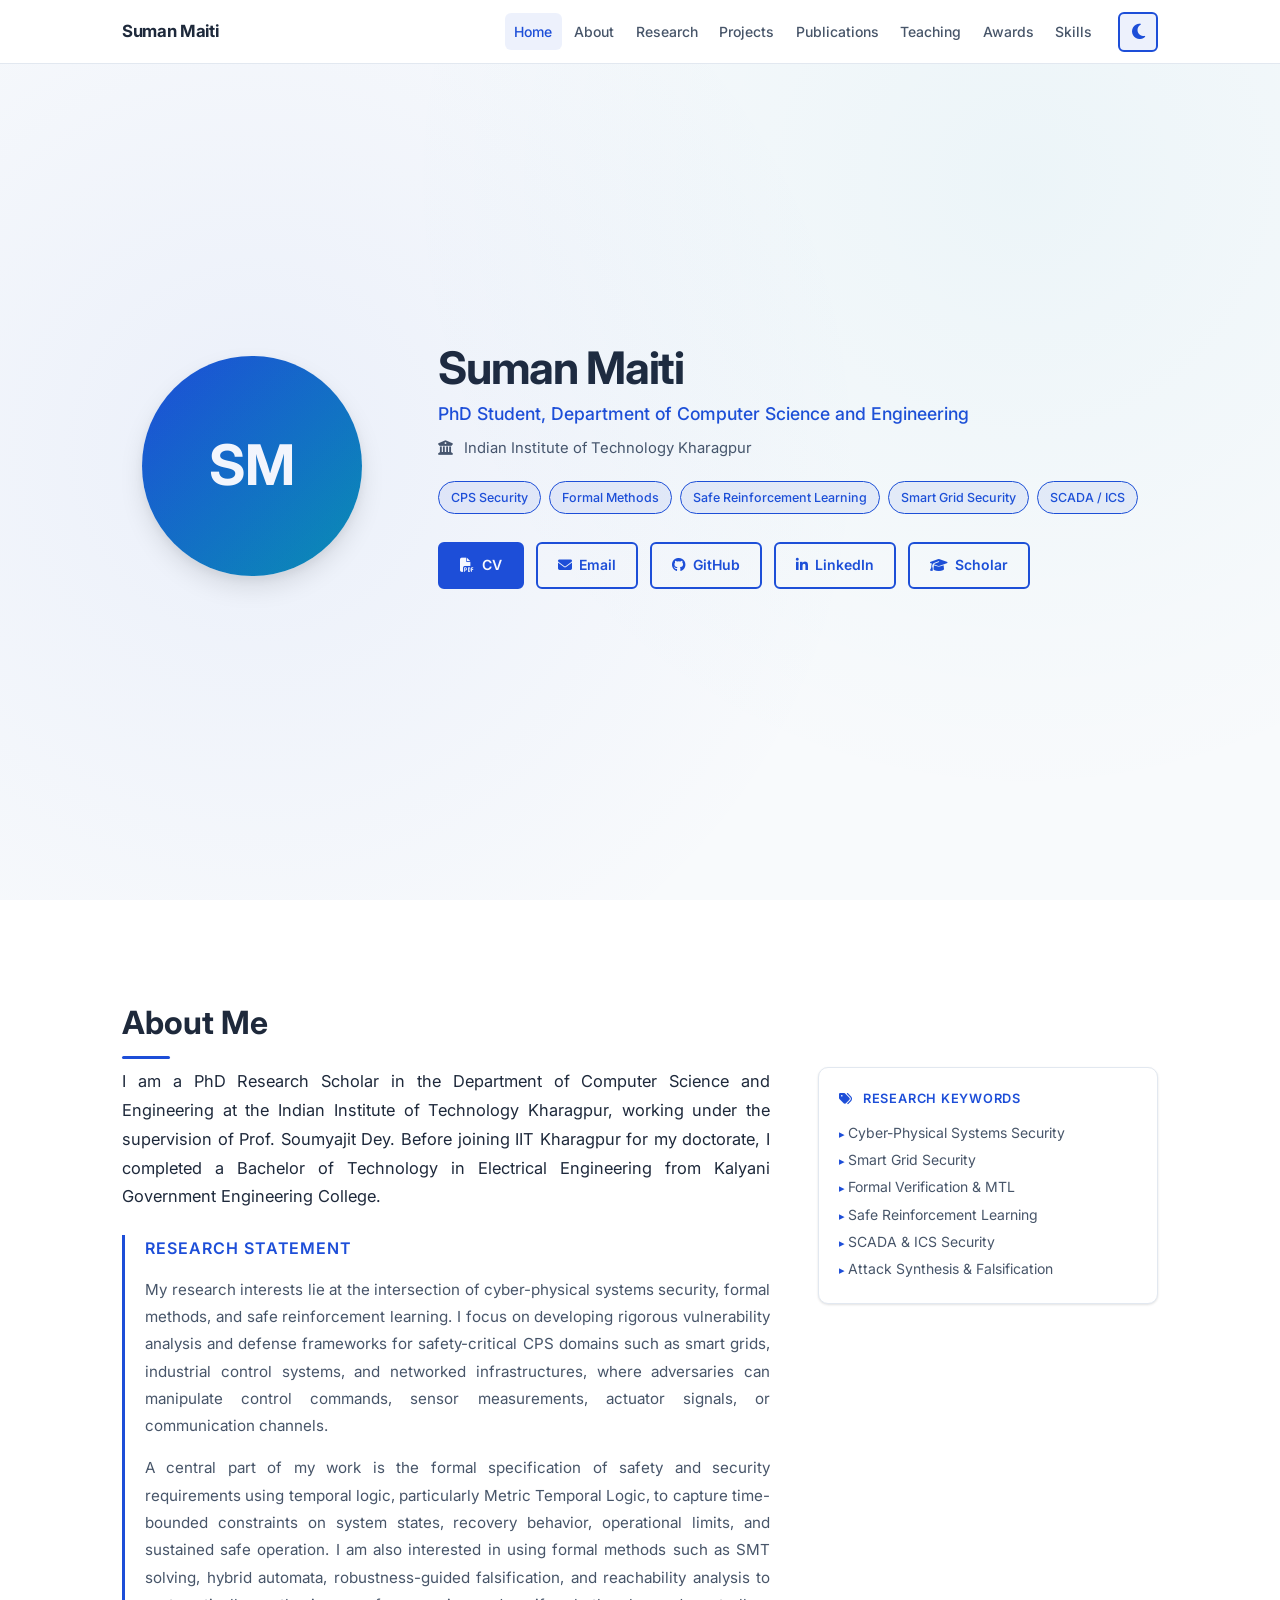
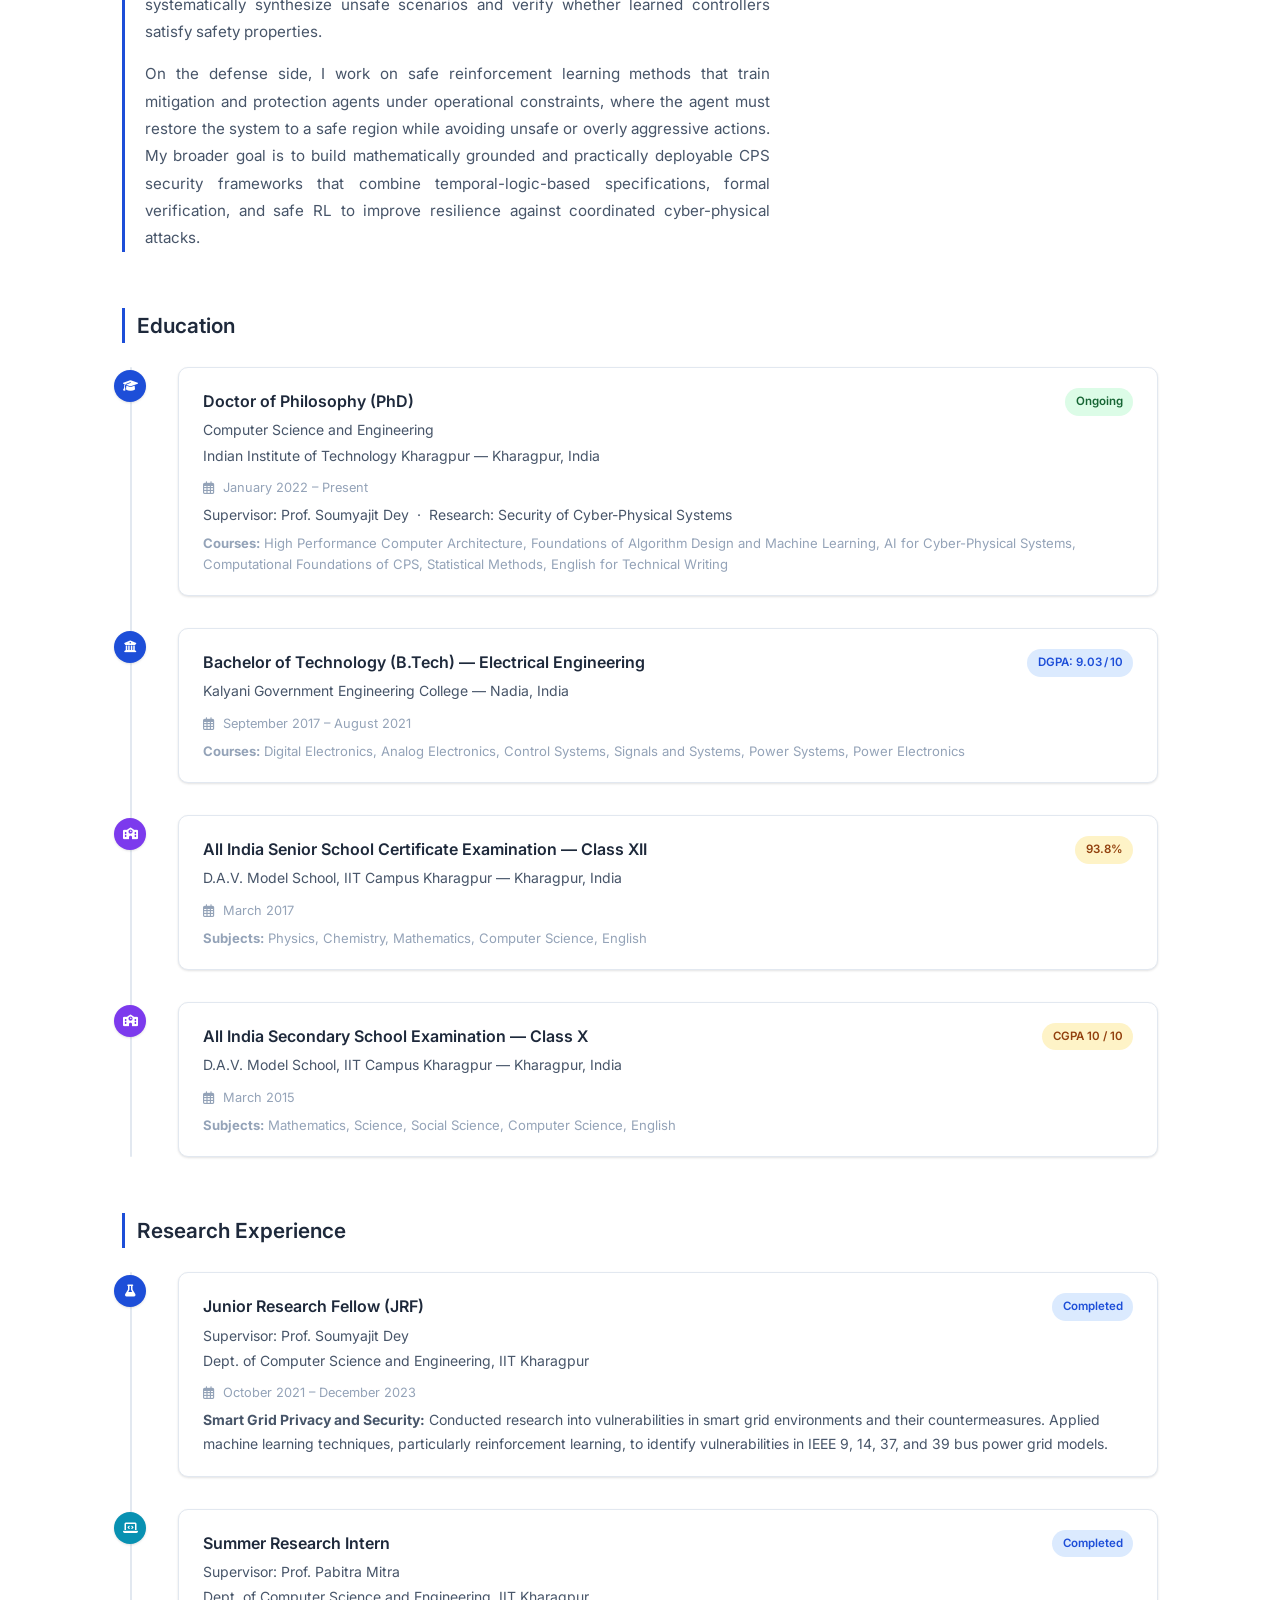
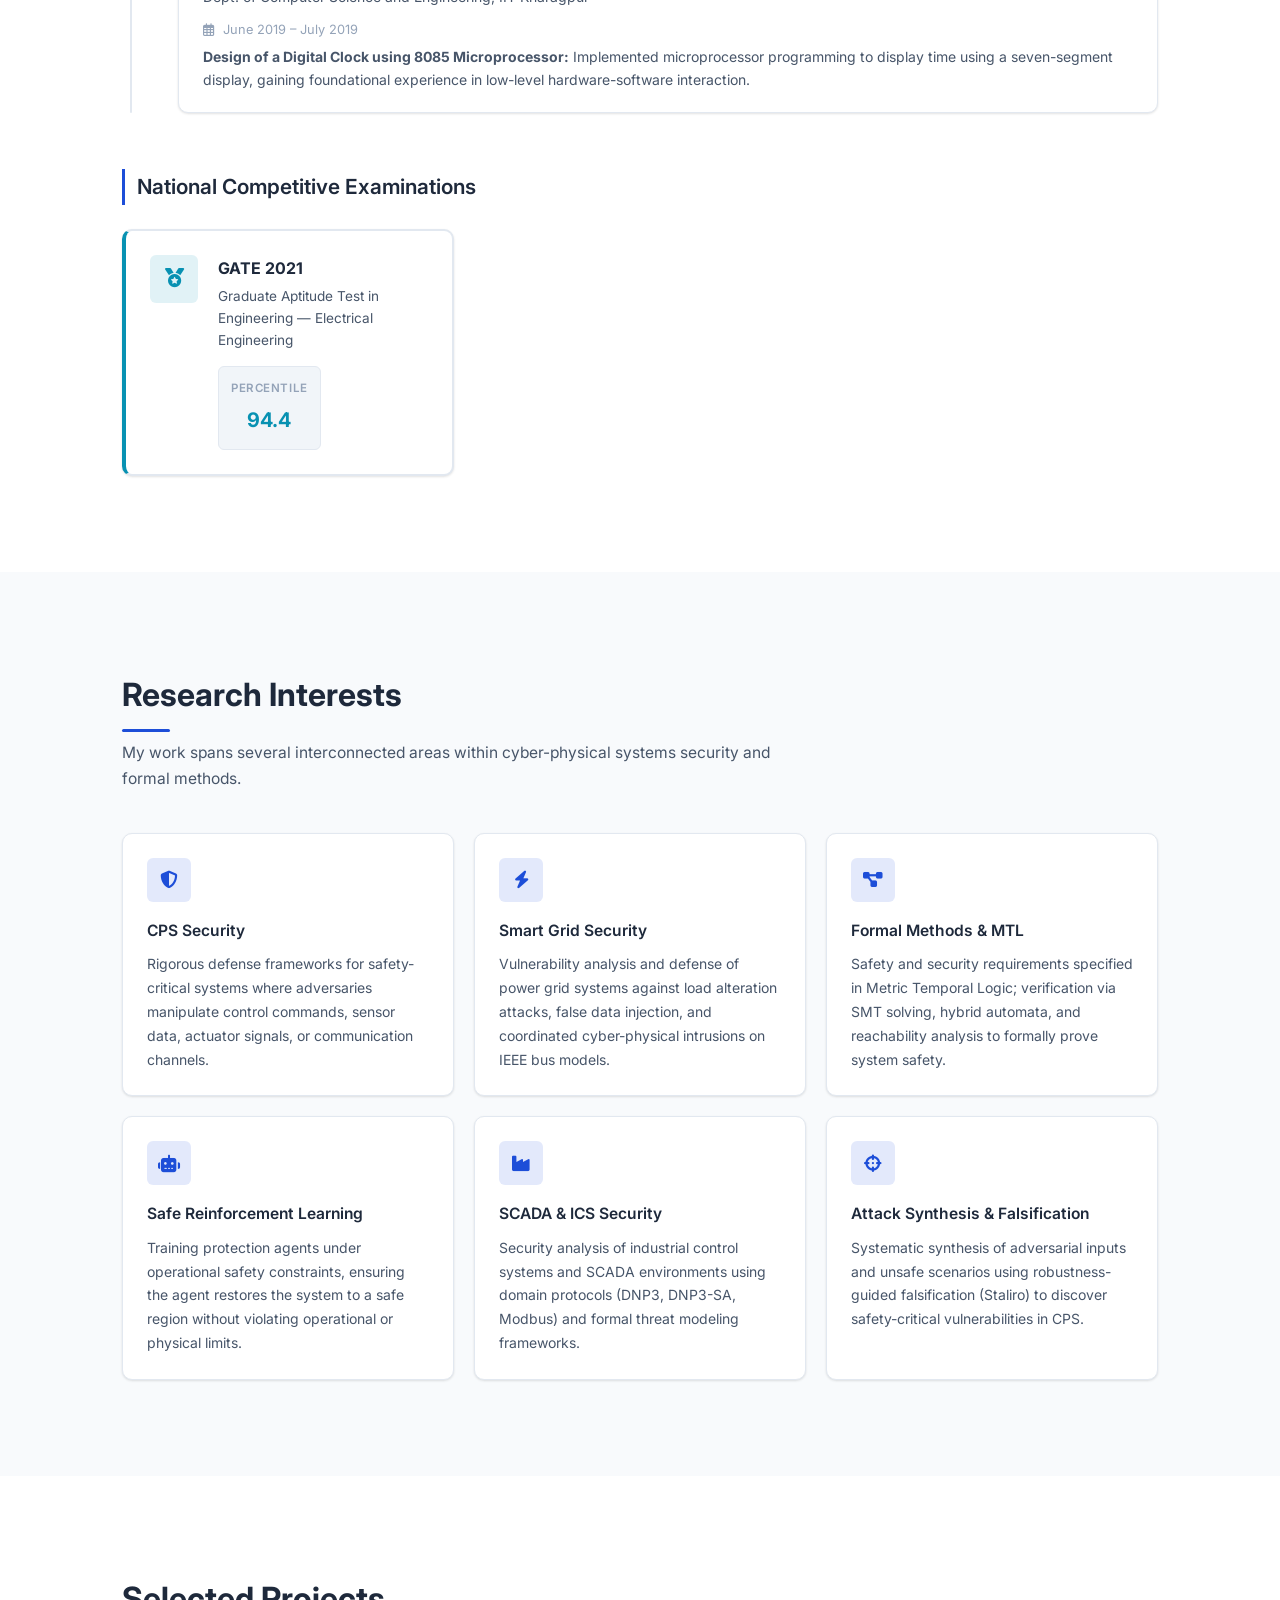
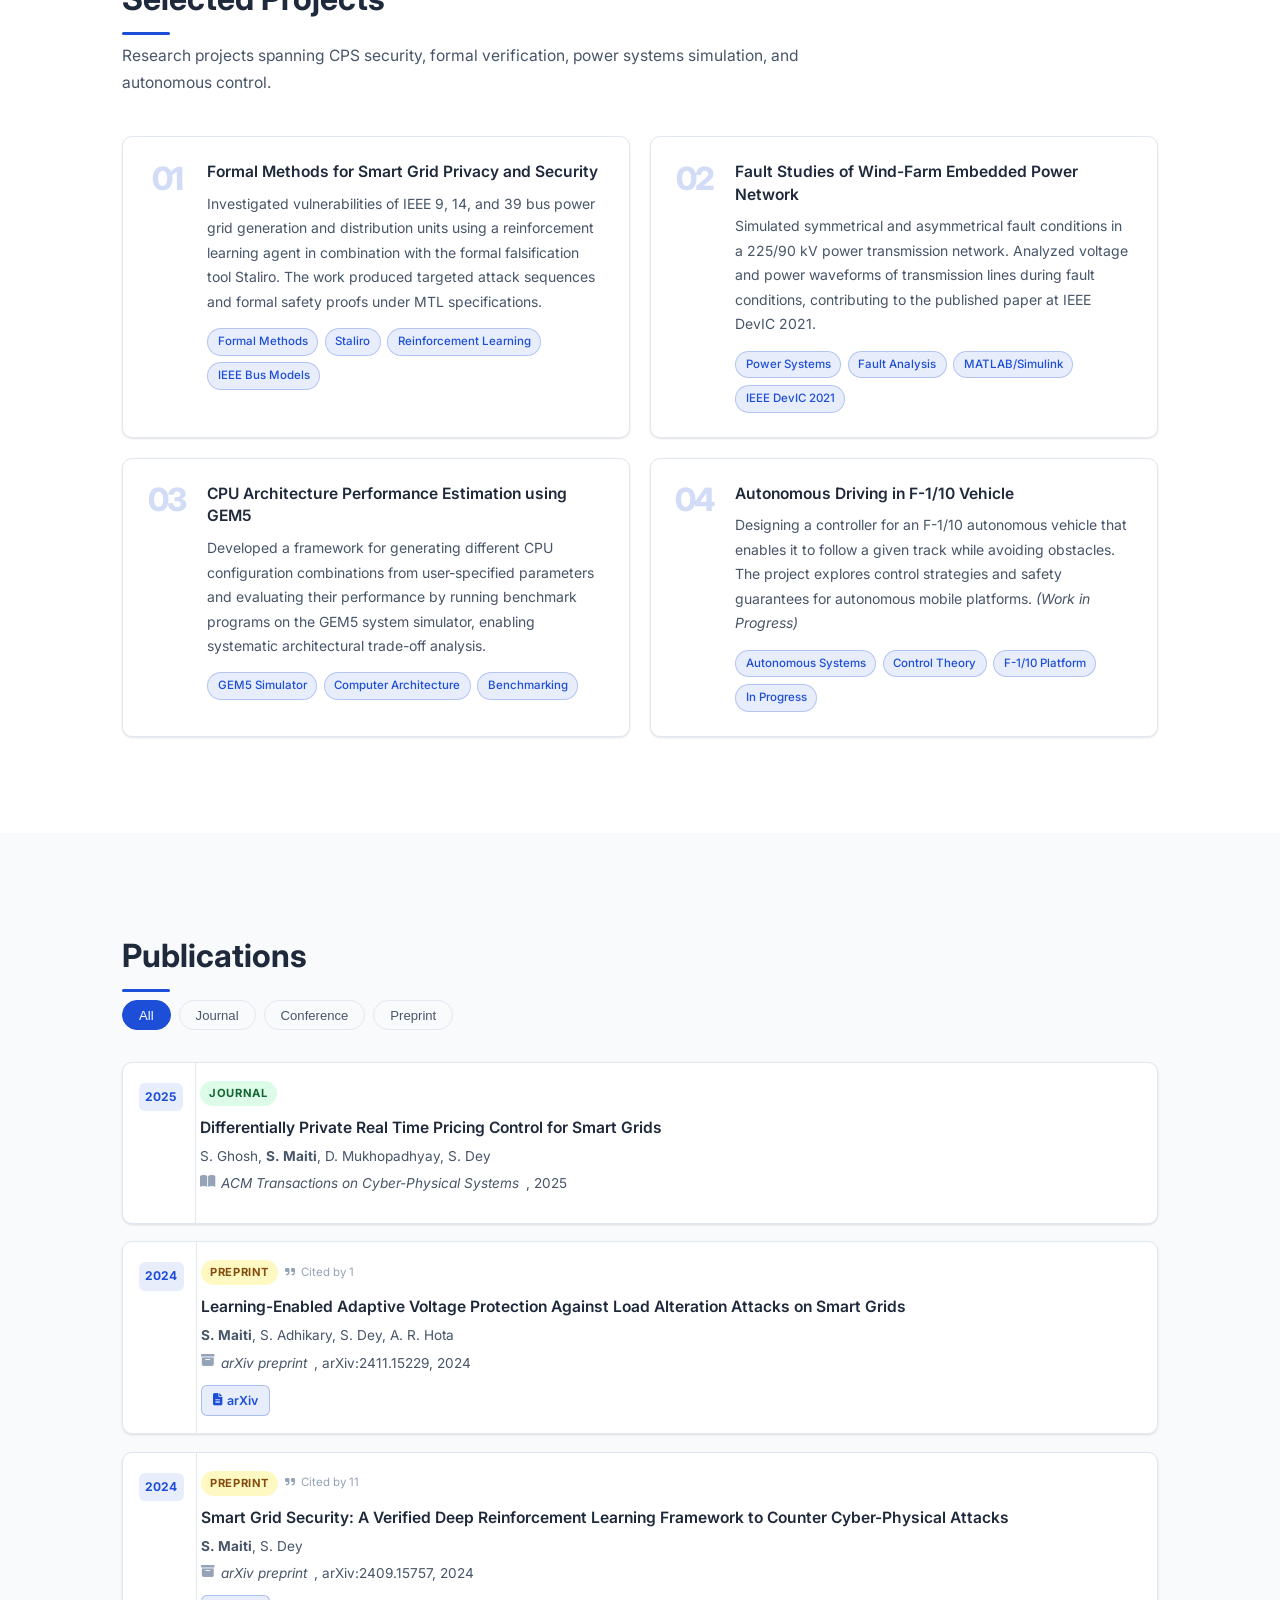
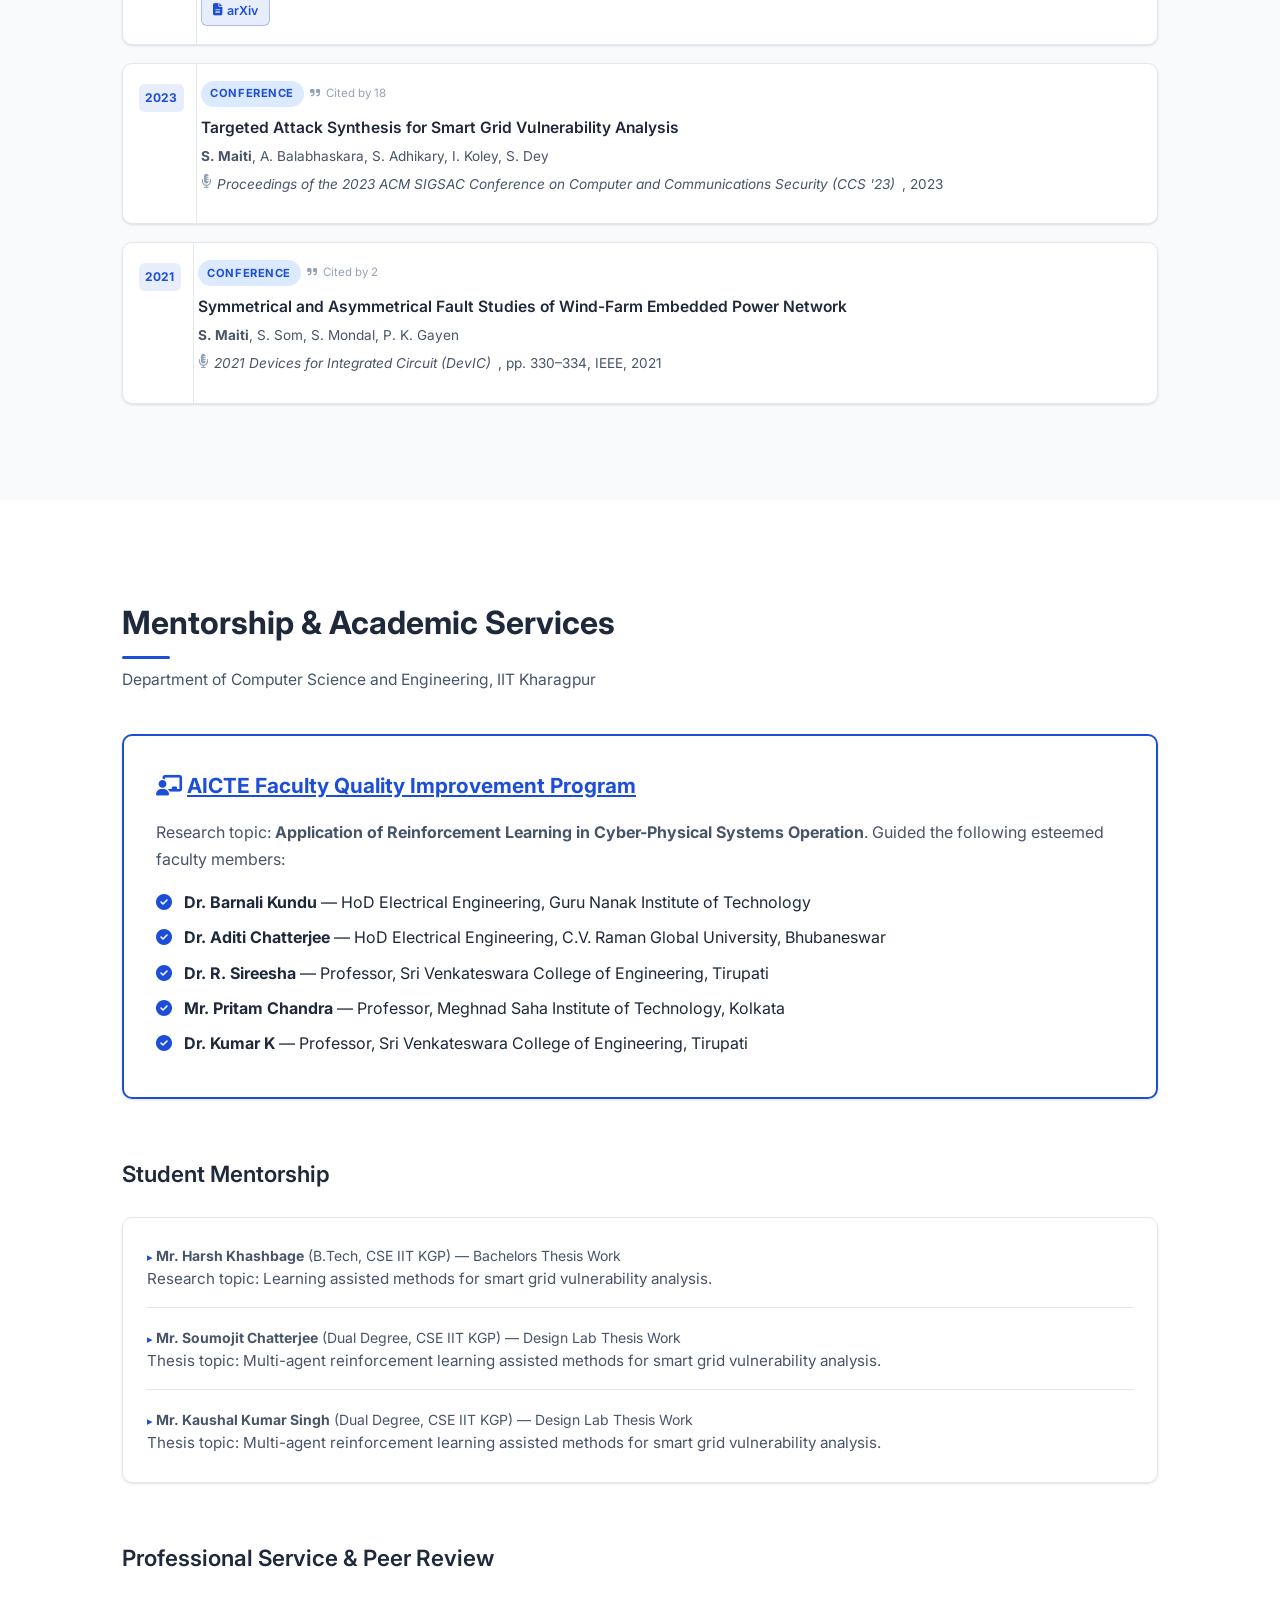
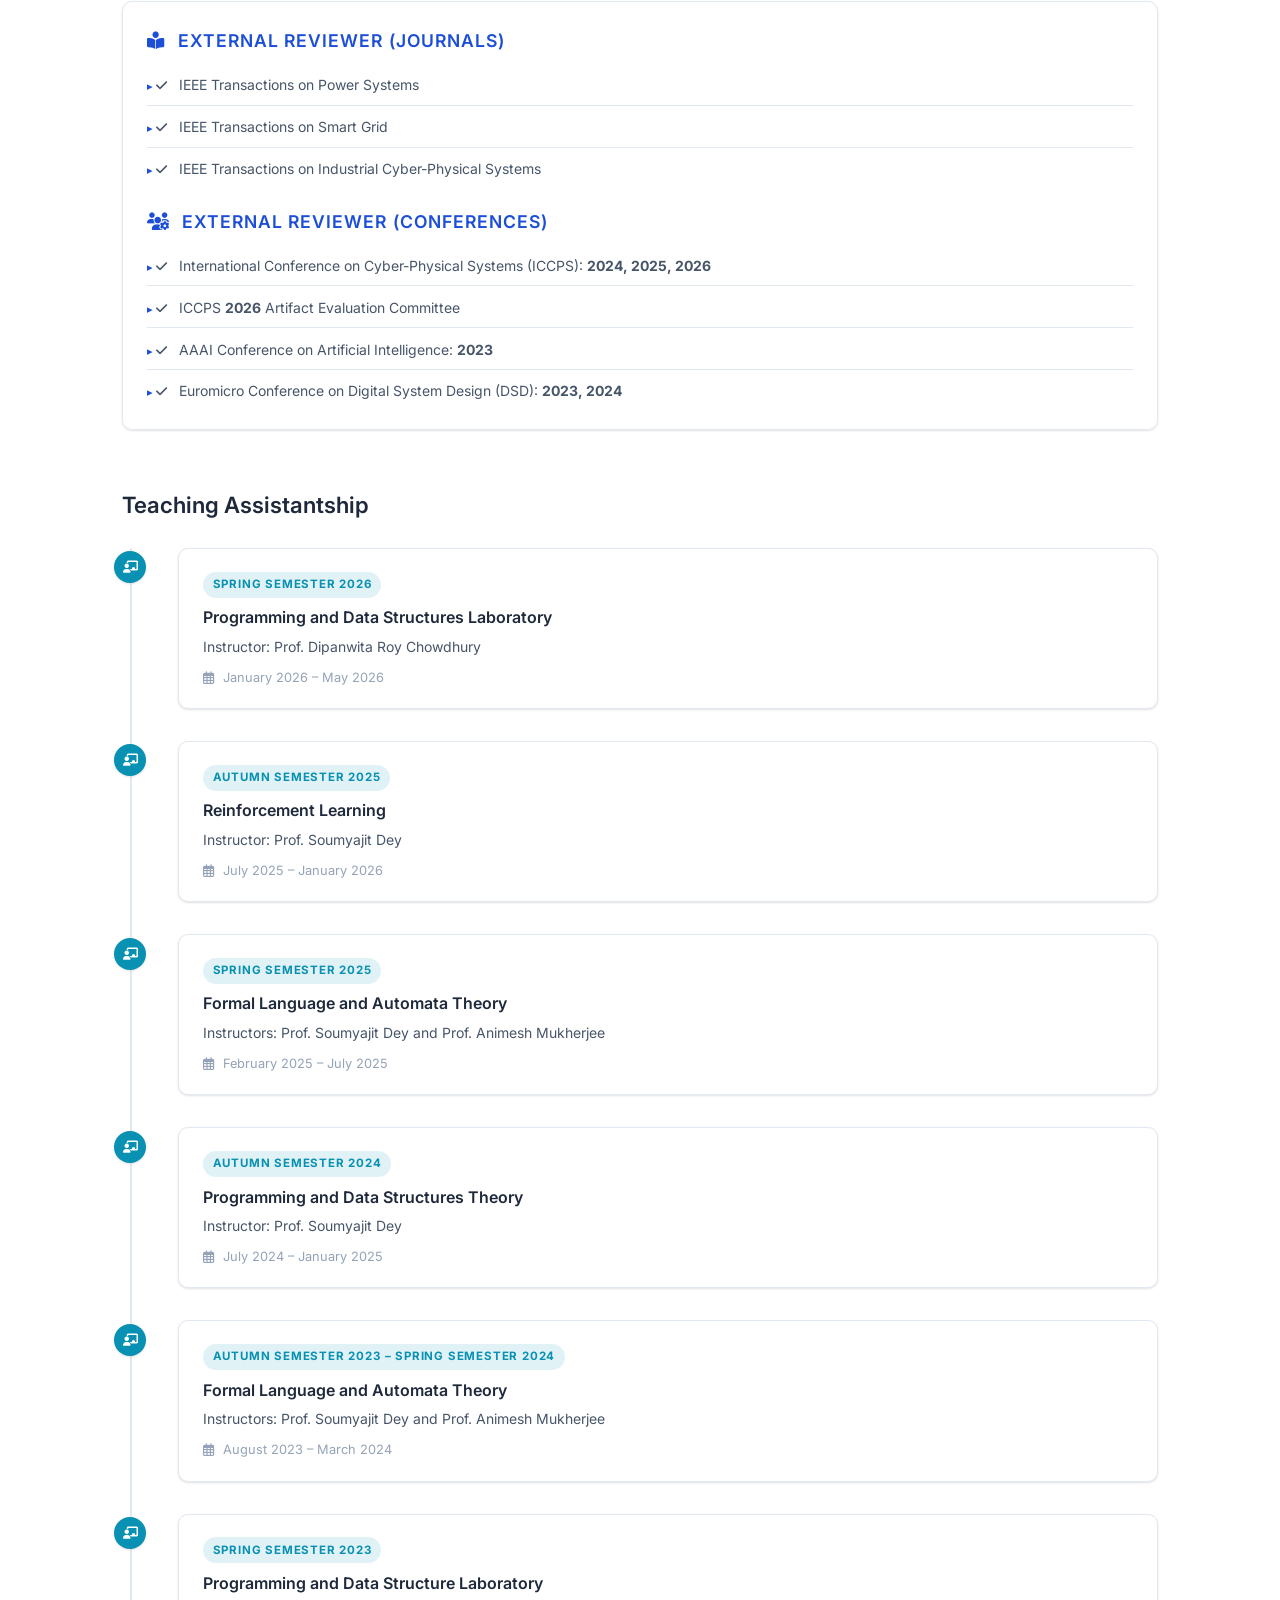
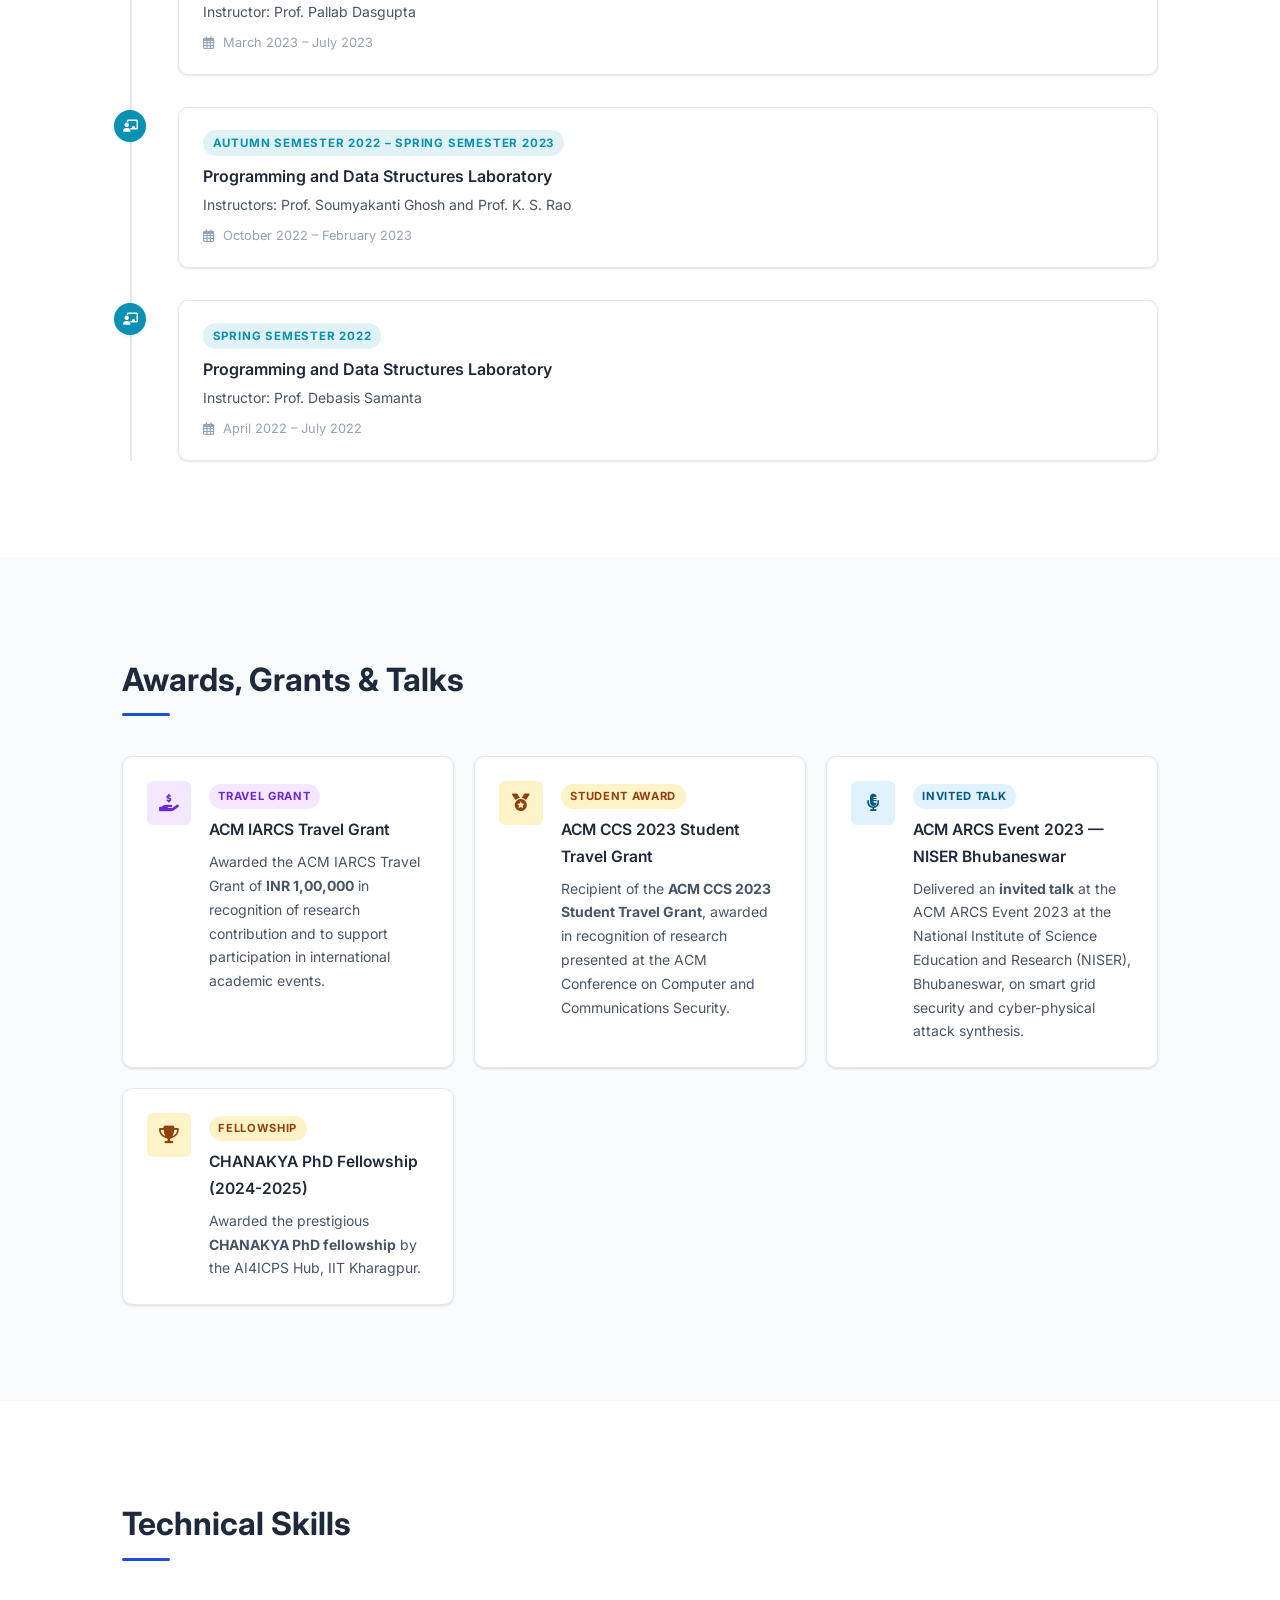
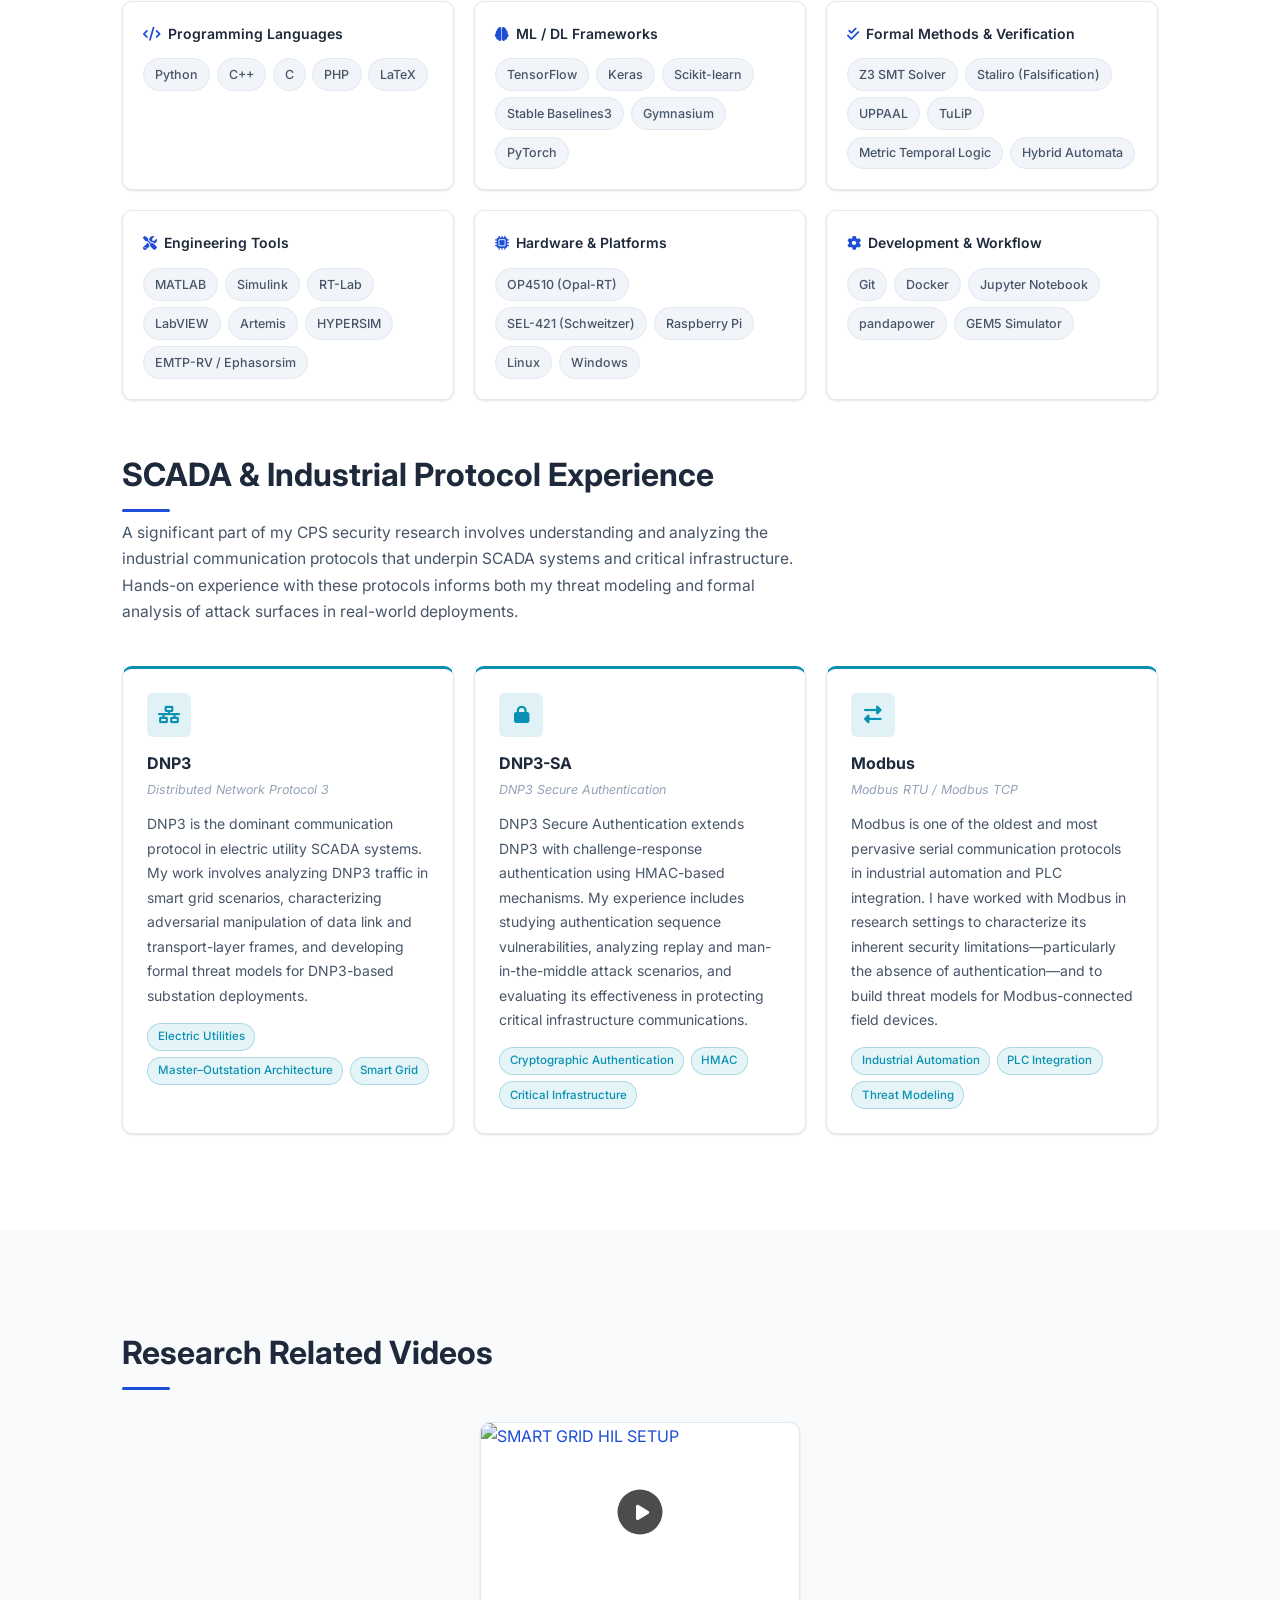
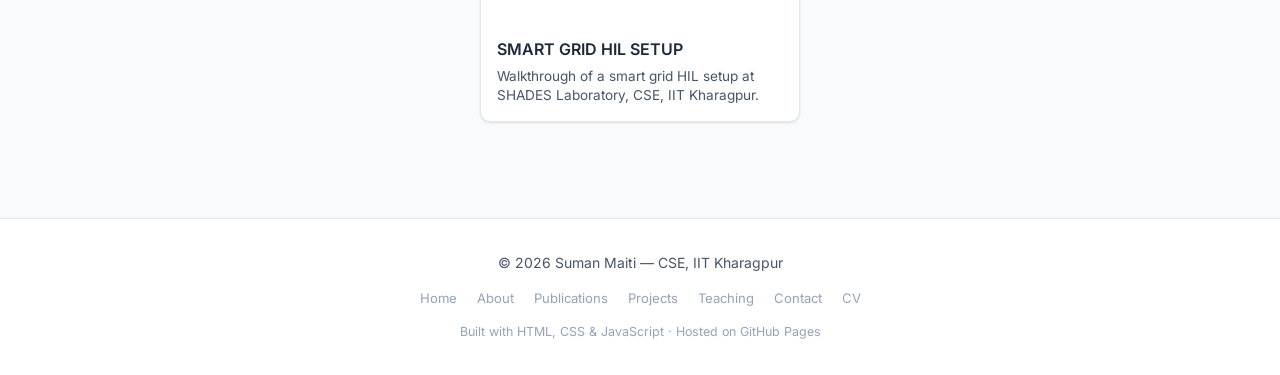
==== index.html @ 31e5d5d0 "Update Reviewer terminology and remove publication subtitle" ====
<!DOCTYPE html>
<html lang="en" data-theme="light">
<head>
    <meta charset="UTF-8">
    <meta name="viewport" content="width=device-width, initial-scale=1.0">

    <!-- ── PRIMARY SEO ── -->
    <title>Suman Maiti | PhD CSE Researcher | IIT Kharagpur | CPS Security</title>
    <meta name="description" content="Suman Maiti is a PhD researcher in Computer Science and Engineering (CSE) at IIT Kharagpur, advised by Prof. Soumyajit Dey. Research in CPS security, smart grid security, formal methods (MTL, SMT), and safe reinforcement learning.">
    <meta name="keywords" content="Suman Maiti, Suman Maiti CSE, Suman Maiti IIT Kharagpur, CPS security researcher, smart grid security, formal methods, safe reinforcement learning, SCADA security, PhD CSE IIT Kharagpur, cyber physical systems">
    <meta name="author" content="Suman Maiti">
    <meta name="robots" content="index, follow, max-image-preview:large">
    <link rel="canonical" href="https://sumanmaiti100.github.io/">

    <!-- ── OPEN GRAPH ── -->
    <meta property="og:type"        content="profile">
    <meta property="og:title"       content="Suman Maiti | PhD CSE Researcher | IIT Kharagpur">
    <meta property="og:description" content="PhD Research Scholar in Computer Science and Engineering at IIT Kharagpur. Research on CPS security, smart grid security, formal methods, and safe reinforcement learning.">
    <meta property="og:url"         content="https://sumanmaiti100.github.io/">
    <meta property="og:image"       content="https://sumanmaiti100.github.io/assets/images/profile.png">
    <meta property="og:site_name"   content="Suman Maiti — Academic Portfolio">
    <meta property="profile:first_name" content="Suman">
    <meta property="profile:last_name"  content="Maiti">

    <!-- ── TWITTER CARD ── -->
    <meta name="twitter:card"        content="summary_large_image">
    <meta name="twitter:title"       content="Suman Maiti | PhD CSE | IIT Kharagpur">
    <meta name="twitter:description" content="PhD Research Scholar at IIT Kharagpur CSE. CPS Security · Smart Grid · Formal Methods · Safe RL">
    <meta name="twitter:image"       content="https://sumanmaiti100.github.io/assets/images/profile.png">

    <!-- ── JSON-LD STRUCTURED DATA (Person schema) ── -->
    <script type="application/ld+json">
    {
      "@context": "https://schema.org",
      "@type": "Person",
      "name": "Suman Maiti",
      "givenName": "Suman",
      "familyName": "Maiti",
      "jobTitle": "PhD Research Scholar, Computer Science and Engineering",
      "description": "PhD Research Scholar in Computer Science and Engineering (CSE) at IIT Kharagpur, working on cyber-physical systems security, smart grid security, formal methods, and safe reinforcement learning.",
      "affiliation": {
        "@type": "EducationalOrganization",
        "name": "Indian Institute of Technology Kharagpur",
        "url": "https://www.iitkgp.ac.in",
        "department": "Department of Computer Science and Engineering"
      },
      "alumniOf": [
        {
          "@type": "EducationalOrganization",
          "name": "Kalyani Government Engineering College",
          "address": { "@type": "PostalAddress", "addressLocality": "Nadia", "addressRegion": "West Bengal", "addressCountry": "IN" }
        },
        {
          "@type": "EducationalOrganization",
          "name": "D.A.V. Model School IIT Campus Kharagpur"
        }
      ],
      "email": "suman.kgp1999@gmail.com",
      "url": "https://sumanmaiti100.github.io/",
      "image": "https://sumanmaiti100.github.io/assets/images/profile.png",
      "sameAs": [
        "https://github.com/sumanmaiti100",
        "https://www.linkedin.com/in/suman-maiti-ab2882250/",
        "https://scholar.google.com/citations?user=FTC-QboAAAAJ&hl=en"
      ],
      "knowsAbout": [
        "Cyber-Physical Systems Security",
        "Smart Grid Security",
        "Formal Methods",
        "Metric Temporal Logic",
        "Safe Reinforcement Learning",
        "SCADA Security",
        "DNP3",
        "DNP3 Secure Authentication",
        "Modbus",
        "Attack Synthesis",
        "SMT Solving",
        "Hybrid Automata"
      ]
    }
    </script>

    <link rel="stylesheet" href="style.css">
    <link rel="preconnect" href="https://fonts.googleapis.com">
    <link rel="preconnect" href="https://fonts.gstatic.com" crossorigin>
    <link href="https://fonts.googleapis.com/css2?family=Inter:wght@300;400;500;600;700&display=swap" rel="stylesheet">
    <link rel="stylesheet" href="https://cdnjs.cloudflare.com/ajax/libs/font-awesome/6.5.2/css/all.min.css" crossorigin="anonymous" referrerpolicy="no-referrer" />
</head>
<body>

    <!-- ─────────────────────── NAVIGATION ─────────────────────── -->
    <nav class="navbar" id="navbar">
        <div class="nav-container">
            <a href="#home" class="nav-brand">Suman Maiti</a>

            <div class="nav-menu" id="navMenu">
                <a href="#home"         class="nav-link">Home</a>
                <a href="#about"        class="nav-link">About</a>
                <a href="#research"     class="nav-link">Research</a>
                <a href="#projects"     class="nav-link">Projects</a>
                <a href="#publications" class="nav-link">Publications</a>
                <a href="#teaching"     class="nav-link">Teaching</a>
                <a href="#awards"       class="nav-link">Awards</a>
                <a href="#skills"       class="nav-link">Skills</a>

            </div>

            <div class="nav-actions">
                <button class="theme-toggle" id="themeToggle" aria-label="Toggle dark mode">
                    <i class="fas fa-moon" id="themeIcon"></i>
                </button>
                <button class="hamburger" id="hamburger" aria-label="Toggle menu" aria-expanded="false">
                    <span></span><span></span><span></span>
                </button>
            </div>
        </div>
    </nav>

    <!-- ─────────────────────── HERO ─────────────────────── -->
    <section id="home" class="hero-section">
        <div class="hero-bg-pattern" aria-hidden="true"></div>
        <div class="container">
            <div class="hero-content">
                <div class="hero-image-wrap">
                    <img src="assets/images/profile.png"
                         alt="Suman Maiti — PhD Research Scholar, CSE, IIT Kharagpur"
                         class="profile-photo"
                         onerror="this.style.display='none'; document.getElementById('initials-avatar').style.display='flex';">
                    <div class="initials-avatar" id="initials-avatar" aria-hidden="true">SM</div>
                </div>

                <div class="hero-text">
                    <h1 class="hero-name">Suman Maiti</h1>
                    <p class="hero-title">PhD Student, Department of Computer Science and Engineering</p>
                    <p class="hero-affiliation">
                        <i class="fas fa-university" aria-hidden="true"></i>
                        Indian Institute of Technology Kharagpur
                    </p>

                    <div class="hero-tags" aria-label="Research areas">
                        <span class="tag">CPS Security</span>
                        <span class="tag">Formal Methods</span>
                        <span class="tag">Safe Reinforcement Learning</span>
                        <span class="tag">Smart Grid Security</span>
                        <span class="tag">SCADA / ICS</span>
                    </div>

                    <div class="hero-actions">
                        <a href="assets/docs/resume.pdf" class="btn btn-primary" target="_blank" rel="noopener" download>
                            <i class="fas fa-file-pdf" aria-hidden="true"></i> CV
                        </a>
                        <a href="mailto:suman.kgp1999@gmail.com" class="btn btn-outline">
                            <i class="fas fa-envelope" aria-hidden="true"></i> Email
                        </a>
                        <a href="https://github.com/sumanmaiti100" class="btn btn-outline" target="_blank" rel="noopener">
                            <i class="fab fa-github" aria-hidden="true"></i> GitHub
                        </a>
                        <a href="https://www.linkedin.com/in/suman-maiti-ab2882250/" class="btn btn-outline" target="_blank" rel="noopener">
                            <i class="fab fa-linkedin-in" aria-hidden="true"></i> LinkedIn
                        </a>
                        <a href="https://scholar.google.com/citations?user=FTC-QboAAAAJ&hl=en" class="btn btn-outline" target="_blank" rel="noopener">
                            <i class="fas fa-graduation-cap" aria-hidden="true"></i> Scholar
                        </a>
                    </div>
                </div>
            </div>
        </div>
    </section>

    <!-- ─────────────────────── ABOUT ─────────────────────── -->
    <section id="about" class="section section-alt">
        <div class="container">
            <h2 class="section-title reveal">About Me</h2>

            <div class="about-grid">
                <!-- Left: text + research statement -->
                <div class="about-text reveal">
                    <p class="about-intro">
                        I am a PhD Research Scholar in the Department of Computer Science and Engineering at the Indian Institute of Technology Kharagpur, working under the supervision of Prof. Soumyajit Dey. Before joining IIT Kharagpur for my doctorate, I completed a Bachelor of Technology in Electrical Engineering from Kalyani Government Engineering College.
                    </p>

                    <div class="research-statement">
                        <h3>Research Statement</h3>
                        <p>
                            My research interests lie at the intersection of cyber-physical systems security, formal methods, and safe reinforcement learning. I focus on developing rigorous vulnerability analysis and defense frameworks for safety-critical CPS domains such as smart grids, industrial control systems, and networked infrastructures, where adversaries can manipulate control commands, sensor measurements, actuator signals, or communication channels.
                        </p>
                        <p>
                            A central part of my work is the formal specification of safety and security requirements using temporal logic, particularly Metric Temporal Logic, to capture time-bounded constraints on system states, recovery behavior, operational limits, and sustained safe operation. I am also interested in using formal methods such as SMT solving, hybrid automata, robustness-guided falsification, and reachability analysis to systematically synthesize unsafe scenarios and verify whether learned controllers satisfy safety properties.
                        </p>
                        <p>
                            On the defense side, I work on safe reinforcement learning methods that train mitigation and protection agents under operational constraints, where the agent must restore the system to a safe region while avoiding unsafe or overly aggressive actions. My broader goal is to build mathematically grounded and practically deployable CPS security frameworks that combine temporal-logic-based specifications, formal verification, and safe RL to improve resilience against coordinated cyber-physical attacks.
                        </p>
                    </div>
                </div>

                <!-- Right: sidebar cards -->
                <div class="about-sidebar">
                    <div class="info-card reveal">
                        <h4><i class="fas fa-tags" aria-hidden="true"></i> Research Keywords</h4>
                        <ul>
                            <li>Cyber-Physical Systems Security</li>
                            <li>Smart Grid Security</li>
                            <li>Formal Verification &amp; MTL</li>
                            <li>Safe Reinforcement Learning</li>
                            <li>SCADA &amp; ICS Security</li>
                            <li>Attack Synthesis &amp; Falsification</li>
                        </ul>
                    </div>
                </div>
            </div>

            <!-- ── EDUCATION TIMELINE ── -->
            <div class="subsection-title reveal" id="education">
                <h3>Education</h3>
            </div>
            <div class="timeline">

                <div class="timeline-item reveal">
                    <div class="timeline-dot"><i class="fas fa-graduation-cap" aria-hidden="true"></i></div>
                    <div class="timeline-content">
                        <div class="tl-header">
                            <div>
                                <h4>Doctor of Philosophy (PhD)</h4>
                                <p class="tl-sub">Computer Science and Engineering</p>
                                <p class="tl-sub">Indian Institute of Technology Kharagpur &mdash; Kharagpur, India</p>
                            </div>
                            <span class="tl-badge ongoing">Ongoing</span>
                        </div>
                        <p class="tl-period"><i class="far fa-calendar-alt" aria-hidden="true"></i> January 2022 – Present</p>
                        <p class="tl-detail">Supervisor: Prof. Soumyajit Dey &nbsp;&middot;&nbsp; Research: Security of Cyber-Physical Systems</p>
                        <p class="tl-courses"><strong>Courses:</strong> High Performance Computer Architecture, Foundations of Algorithm Design and Machine Learning, AI for Cyber-Physical Systems, Computational Foundations of CPS, Statistical Methods, English for Technical Writing</p>
                    </div>
                </div>

                <div class="timeline-item reveal">
                    <div class="timeline-dot"><i class="fas fa-university" aria-hidden="true"></i></div>
                    <div class="timeline-content">
                        <div class="tl-header">
                            <div>
                                <h4>Bachelor of Technology (B.Tech) — Electrical Engineering</h4>
                                <p class="tl-sub">Kalyani Government Engineering College &mdash; Nadia, India</p>
                            </div>
                            <span class="tl-badge completed">DGPA: 9.03&thinsp;/&thinsp;10</span>
                        </div>
                        <p class="tl-period"><i class="far fa-calendar-alt" aria-hidden="true"></i> September 2017 – August 2021</p>
                        <p class="tl-courses"><strong>Courses:</strong> Digital Electronics, Analog Electronics, Control Systems, Signals and Systems, Power Systems, Power Electronics</p>
                    </div>
                </div>

                <div class="timeline-item reveal">
                    <div class="timeline-dot school-dot"><i class="fas fa-school" aria-hidden="true"></i></div>
                    <div class="timeline-content">
                        <div class="tl-header">
                            <div>
                                <h4>All India Senior School Certificate Examination — Class XII</h4>
                                <p class="tl-sub">D.A.V. Model School, IIT Campus Kharagpur &mdash; Kharagpur, India</p>
                            </div>
                            <span class="tl-badge highlight">93.8%</span>
                        </div>
                        <p class="tl-period"><i class="far fa-calendar-alt" aria-hidden="true"></i> March 2017</p>
                        <p class="tl-courses"><strong>Subjects:</strong> Physics, Chemistry, Mathematics, Computer Science, English</p>
                    </div>
                </div>

                <div class="timeline-item reveal">
                    <div class="timeline-dot school-dot"><i class="fas fa-school" aria-hidden="true"></i></div>
                    <div class="timeline-content">
                        <div class="tl-header">
                            <div>
                                <h4>All India Secondary School Examination — Class X</h4>
                                <p class="tl-sub">D.A.V. Model School, IIT Campus Kharagpur &mdash; Kharagpur, India</p>
                            </div>
                            <span class="tl-badge highlight">CGPA 10 / 10</span>
                        </div>
                        <p class="tl-period"><i class="far fa-calendar-alt" aria-hidden="true"></i> March 2015</p>
                        <p class="tl-courses"><strong>Subjects:</strong> Mathematics, Science, Social Science, Computer Science, English</p>
                    </div>
                </div>

            </div><!-- /education timeline -->

            <!-- ── RESEARCH EXPERIENCE ── -->
            <div class="subsection-title reveal" id="experience">
                <h3>Research Experience</h3>
            </div>
            <div class="timeline">

                <div class="timeline-item reveal">
                    <div class="timeline-dot"><i class="fas fa-flask" aria-hidden="true"></i></div>
                    <div class="timeline-content">
                        <div class="tl-header">
                            <div>
                                <h4>Junior Research Fellow (JRF)</h4>
                                <p class="tl-sub">Supervisor: Prof. Soumyajit Dey</p>
                                <p class="tl-sub">Dept. of Computer Science and Engineering, IIT Kharagpur</p>
                            </div>
                            <span class="tl-badge completed">Completed</span>
                        </div>
                        <p class="tl-period"><i class="far fa-calendar-alt" aria-hidden="true"></i> October 2021 – December 2023</p>
                        <p class="tl-detail"><strong>Smart Grid Privacy and Security:</strong> Conducted research into vulnerabilities in smart grid environments and their countermeasures. Applied machine learning techniques, particularly reinforcement learning, to identify vulnerabilities in IEEE 9, 14, 37, and 39 bus power grid models.</p>
                    </div>
                </div>

                <div class="timeline-item reveal">
                    <div class="timeline-dot intern-dot"><i class="fas fa-laptop-code" aria-hidden="true"></i></div>
                    <div class="timeline-content">
                        <div class="tl-header">
                            <div>
                                <h4>Summer Research Intern</h4>
                                <p class="tl-sub">Supervisor: Prof. Pabitra Mitra</p>
                                <p class="tl-sub">Dept. of Computer Science and Engineering, IIT Kharagpur</p>
                            </div>
                            <span class="tl-badge completed">Completed</span>
                        </div>
                        <p class="tl-period"><i class="far fa-calendar-alt" aria-hidden="true"></i> June 2019 – July 2019</p>
                        <p class="tl-detail"><strong>Design of a Digital Clock using 8085 Microprocessor:</strong> Implemented microprocessor programming to display time using a seven-segment display, gaining foundational experience in low-level hardware-software interaction.</p>
                    </div>
                </div>

            </div><!-- /research experience -->

            <!-- ── NATIONAL COMPETITIVE EXAMINATIONS ── -->
            <div class="subsection-title reveal" id="exams">
                <h3>National Competitive Examinations</h3>
            </div>
            <div class="exams-grid">
                <div class="exam-card reveal">
                    <div class="exam-icon"><i class="fas fa-medal" aria-hidden="true"></i></div>
                    <div class="exam-body">
                        <h4>GATE 2021</h4>
                        <p class="exam-subject">Graduate Aptitude Test in Engineering &mdash; Electrical Engineering</p>
                        <div class="exam-scores">
                            <div class="exam-score">
                                <span class="score-label">Percentile</span>
                                <span class="score-value"><strong>94.4</strong></span>
                            </div>
                        </div>
                    </div>
                </div>
            </div>

        </div>
    </section>

    <!-- ─────────────────────── RESEARCH INTERESTS ─────────────────────── -->
    <section id="research" class="section">
        <div class="container">
            <h2 class="section-title reveal">Research Interests</h2>
            <p class="section-sub reveal">My work spans several interconnected areas within cyber-physical systems security and formal methods.</p>

            <div class="cards-grid">
                <div class="research-card reveal">
                    <div class="rc-icon"><i class="fas fa-shield-alt" aria-hidden="true"></i></div>
                    <h3>CPS Security</h3>
                    <p>Rigorous defense frameworks for safety-critical systems where adversaries manipulate control commands, sensor data, actuator signals, or communication channels.</p>
                </div>
                <div class="research-card reveal">
                    <div class="rc-icon"><i class="fas fa-bolt" aria-hidden="true"></i></div>
                    <h3>Smart Grid Security</h3>
                    <p>Vulnerability analysis and defense of power grid systems against load alteration attacks, false data injection, and coordinated cyber-physical intrusions on IEEE bus models.</p>
                </div>
                <div class="research-card reveal">
                    <div class="rc-icon"><i class="fas fa-project-diagram" aria-hidden="true"></i></div>
                    <h3>Formal Methods &amp; MTL</h3>
                    <p>Safety and security requirements specified in Metric Temporal Logic; verification via SMT solving, hybrid automata, and reachability analysis to formally prove system safety.</p>
                </div>
                <div class="research-card reveal">
                    <div class="rc-icon"><i class="fas fa-robot" aria-hidden="true"></i></div>
                    <h3>Safe Reinforcement Learning</h3>
                    <p>Training protection agents under operational safety constraints, ensuring the agent restores the system to a safe region without violating operational or physical limits.</p>
                </div>
                <div class="research-card reveal">
                    <div class="rc-icon"><i class="fas fa-industry" aria-hidden="true"></i></div>
                    <h3>SCADA &amp; ICS Security</h3>
                    <p>Security analysis of industrial control systems and SCADA environments using domain protocols (DNP3, DNP3-SA, Modbus) and formal threat modeling frameworks.</p>
                </div>
                <div class="research-card reveal">
                    <div class="rc-icon"><i class="fas fa-crosshairs" aria-hidden="true"></i></div>
                    <h3>Attack Synthesis &amp; Falsification</h3>
                    <p>Systematic synthesis of adversarial inputs and unsafe scenarios using robustness-guided falsification (Staliro) to discover safety-critical vulnerabilities in CPS.</p>
                </div>
            </div>
        </div>
    </section>

    <!-- ─────────────────────── PROJECTS ─────────────────────── -->
    <section id="projects" class="section section-alt">
        <div class="container">
            <h2 class="section-title reveal">Selected Projects</h2>
            <p class="section-sub reveal">Research projects spanning CPS security, formal verification, power systems simulation, and autonomous control.</p>

            <div class="projects-grid">

                <div class="project-card reveal">
                    <div class="proj-num">01</div>
                    <div class="proj-body">
                        <h3>Formal Methods for Smart Grid Privacy and Security</h3>
                        <p>Investigated vulnerabilities of IEEE 9, 14, and 39 bus power grid generation and distribution units using a reinforcement learning agent in combination with the formal falsification tool Staliro. The work produced targeted attack sequences and formal safety proofs under MTL specifications.</p>
                        <div class="proj-tags">
                            <span class="ptag2">Formal Methods</span>
                            <span class="ptag2">Staliro</span>
                            <span class="ptag2">Reinforcement Learning</span>
                            <span class="ptag2">IEEE Bus Models</span>
                        </div>
                    </div>
                </div>

                <div class="project-card reveal">
                    <div class="proj-num">02</div>
                    <div class="proj-body">
                        <h3>Fault Studies of Wind-Farm Embedded Power Network</h3>
                        <p>Simulated symmetrical and asymmetrical fault conditions in a 225/90 kV power transmission network. Analyzed voltage and power waveforms of transmission lines during fault conditions, contributing to the published paper at IEEE DevIC 2021.</p>
                        <div class="proj-tags">
                            <span class="ptag2">Power Systems</span>
                            <span class="ptag2">Fault Analysis</span>
                            <span class="ptag2">MATLAB/Simulink</span>
                            <span class="ptag2">IEEE DevIC 2021</span>
                        </div>
                    </div>
                </div>

                <div class="project-card reveal">
                    <div class="proj-num">03</div>
                    <div class="proj-body">
                        <h3>CPU Architecture Performance Estimation using GEM5</h3>
                        <p>Developed a framework for generating different CPU configuration combinations from user-specified parameters and evaluating their performance by running benchmark programs on the GEM5 system simulator, enabling systematic architectural trade-off analysis.</p>
                        <div class="proj-tags">
                            <span class="ptag2">GEM5 Simulator</span>
                            <span class="ptag2">Computer Architecture</span>
                            <span class="ptag2">Benchmarking</span>
                        </div>
                    </div>
                </div>

                <div class="project-card reveal">
                    <div class="proj-num">04</div>
                    <div class="proj-body">
                        <h3>Autonomous Driving in F-1/10 Vehicle</h3>
                        <p>Designing a controller for an F-1/10 autonomous vehicle that enables it to follow a given track while avoiding obstacles. The project explores control strategies and safety guarantees for autonomous mobile platforms. <em>(Work in Progress)</em></p>
                        <div class="proj-tags">
                            <span class="ptag2">Autonomous Systems</span>
                            <span class="ptag2">Control Theory</span>
                            <span class="ptag2">F-1/10 Platform</span>
                            <span class="ptag2">In Progress</span>
                        </div>
                    </div>
                </div>

            </div>
        </div>
    </section>



    <!-- ─────────────────────── PUBLICATIONS ─────────────────────── -->
    <section id="publications" class="section">
        <div class="container">
            <h2 class="section-title reveal">Publications</h2>

            <div class="pub-filters reveal" role="group" aria-label="Filter publications by type">
                <button class="filter-btn active" data-filter="all">All</button>
                <button class="filter-btn" data-filter="journal">Journal</button>
                <button class="filter-btn" data-filter="conference">Conference</button>
                <button class="filter-btn" data-filter="preprint">Preprint</button>
            </div>

            <div class="publications-list" id="pubList">

                <!-- 2025 -->
                <div class="pub-card reveal" data-type="journal">
                    <div class="pub-card-left"><span class="pub-year-badge">2025</span></div>
                    <div class="pub-card-body">
                        <div class="pub-badges">
                            <span class="type-badge journal">Journal</span>
                        </div>
                        <h3 class="pub-title">Differentially Private Real Time Pricing Control for Smart Grids</h3>
                        <p class="pub-authors">S. Ghosh, <strong>S. Maiti</strong>, D. Mukhopadhyay, S. Dey</p>
                        <p class="pub-venue"><i class="fas fa-book-open" aria-hidden="true"></i> <em>ACM Transactions on Cyber-Physical Systems</em>, 2025</p>
                        <div class="pub-links-row"></div>
                    </div>
                </div>

                <!-- 2024 -->
                <div class="pub-card reveal" data-type="preprint">
                    <div class="pub-card-left"><span class="pub-year-badge">2024</span></div>
                    <div class="pub-card-body">
                        <div class="pub-badges">
                            <span class="type-badge preprint">Preprint</span>
                            <span class="cite-badge"><i class="fas fa-quote-right" aria-hidden="true"></i> Cited by 1</span>
                        </div>
                        <h3 class="pub-title">Learning-Enabled Adaptive Voltage Protection Against Load Alteration Attacks on Smart Grids</h3>
                        <p class="pub-authors"><strong>S. Maiti</strong>, S. Adhikary, S. Dey, A. R. Hota</p>
                        <p class="pub-venue"><i class="fas fa-archive" aria-hidden="true"></i> <em>arXiv preprint</em>, arXiv:2411.15229, 2024</p>
                        <div class="pub-links-row">
                            <a href="https://arxiv.org/abs/2411.15229" class="pub-link" target="_blank" rel="noopener"><i class="fas fa-file-alt" aria-hidden="true"></i> arXiv</a>
                        </div>
                    </div>
                </div>

                <div class="pub-card reveal" data-type="preprint">
                    <div class="pub-card-left"><span class="pub-year-badge">2024</span></div>
                    <div class="pub-card-body">
                        <div class="pub-badges">
                            <span class="type-badge preprint">Preprint</span>
                            <span class="cite-badge"><i class="fas fa-quote-right" aria-hidden="true"></i> Cited by 11</span>
                        </div>
                        <h3 class="pub-title">Smart Grid Security: A Verified Deep Reinforcement Learning Framework to Counter Cyber-Physical Attacks</h3>
                        <p class="pub-authors"><strong>S. Maiti</strong>, S. Dey</p>
                        <p class="pub-venue"><i class="fas fa-archive" aria-hidden="true"></i> <em>arXiv preprint</em>, arXiv:2409.15757, 2024</p>
                        <div class="pub-links-row">
                            <a href="https://arxiv.org/abs/2409.15757" class="pub-link" target="_blank" rel="noopener"><i class="fas fa-file-alt" aria-hidden="true"></i> arXiv</a>
                        </div>
                    </div>
                </div>

                <!-- 2023 -->
                <div class="pub-card reveal" data-type="conference">
                    <div class="pub-card-left"><span class="pub-year-badge">2023</span></div>
                    <div class="pub-card-body">
                        <div class="pub-badges">
                            <span class="type-badge conference">Conference</span>
                            <span class="cite-badge"><i class="fas fa-quote-right" aria-hidden="true"></i> Cited by 18</span>
                        </div>
                        <h3 class="pub-title">Targeted Attack Synthesis for Smart Grid Vulnerability Analysis</h3>
                        <p class="pub-authors"><strong>S. Maiti</strong>, A. Balabhaskara, S. Adhikary, I. Koley, S. Dey</p>
                        <p class="pub-venue"><i class="fas fa-microphone-alt" aria-hidden="true"></i> <em>Proceedings of the 2023 ACM SIGSAC Conference on Computer and Communications Security (CCS&nbsp;'23)</em>, 2023</p>
                        <div class="pub-links-row"></div>
                    </div>
                </div>



                <!-- 2021 -->
                <div class="pub-card reveal" data-type="conference">
                    <div class="pub-card-left"><span class="pub-year-badge">2021</span></div>
                    <div class="pub-card-body">
                        <div class="pub-badges">
                            <span class="type-badge conference">Conference</span>
                            <span class="cite-badge"><i class="fas fa-quote-right" aria-hidden="true"></i> Cited by 2</span>
                        </div>
                        <h3 class="pub-title">Symmetrical and Asymmetrical Fault Studies of Wind-Farm Embedded Power Network</h3>
                        <p class="pub-authors"><strong>S. Maiti</strong>, S. Som, S. Mondal, P. K. Gayen</p>
                        <p class="pub-venue"><i class="fas fa-microphone-alt" aria-hidden="true"></i> <em>2021 Devices for Integrated Circuit (DevIC)</em>, pp. 330–334, IEEE, 2021</p>
                        <div class="pub-links-row"></div>
                    </div>
                </div>

            </div>
        </div>
    </section>

    <!-- ─────────────────────── TEACHING ─────────────────────── -->
    <section id="teaching" class="section section-alt">
        <div class="container">
            <h2 class="section-title reveal">Mentorship &amp; Academic Services</h2>
            <p class="section-sub reveal">Department of Computer Science and Engineering, IIT Kharagpur</p>

            <div class="highlight-card reveal" style="background: var(--card-bg); border: 2px solid var(--accent); border-radius: var(--radius-md); padding: 2rem; margin-bottom: 2rem; box-shadow: var(--shadow-sm);">
                <h3 style="color: var(--accent); margin-bottom: 1rem; font-size: 1.3rem;"><i class="fas fa-chalkboard-teacher"></i> <a href="https://qippg.aicte.gov.in/" target="_blank" rel="noopener" style="color: inherit; text-decoration: underline;">AICTE Faculty Quality Improvement Program</a></h3>
                <p style="margin-bottom: 1rem; color: var(--text-2);">Research topic: <strong>Application of Reinforcement Learning in Cyber-Physical Systems Operation</strong>. Guided the following esteemed faculty members:</p>
                <ul style="list-style-type: none; padding-left: 0;">
                    <li style="margin-bottom: 0.5rem;"><i class="fas fa-check-circle" style="color: var(--accent); margin-right: 8px;"></i> <strong>Dr. Barnali Kundu</strong> &mdash; HoD Electrical Engineering, Guru Nanak Institute of Technology</li>
                    <li style="margin-bottom: 0.5rem;"><i class="fas fa-check-circle" style="color: var(--accent); margin-right: 8px;"></i> <strong>Dr. Aditi Chatterjee</strong> &mdash; HoD Electrical Engineering, C.V. Raman Global University, Bhubaneswar</li>
                    <li style="margin-bottom: 0.5rem;"><i class="fas fa-check-circle" style="color: var(--accent); margin-right: 8px;"></i> <strong>Dr. R. Sireesha</strong> &mdash; Professor, Sri Venkateswara College of Engineering, Tirupati</li>
                    <li style="margin-bottom: 0.5rem;"><i class="fas fa-check-circle" style="color: var(--accent); margin-right: 8px;"></i> <strong>Mr. Pritam Chandra</strong> &mdash; Professor, Meghnad Saha Institute of Technology, Kolkata</li>
                    <li style="margin-bottom: 0.5rem;"><i class="fas fa-check-circle" style="color: var(--accent); margin-right: 8px;"></i> <strong>Dr. Kumar K</strong> &mdash; Professor, Sri Venkateswara College of Engineering, Tirupati</li>
                </ul>
            </div>

            <h3 class="subsection-title reveal" style="margin-bottom: 1.5rem; font-size: 1.4rem; color: var(--text); font-weight: 600;">Student Mentorship</h3>
            <div class="info-card reveal" style="background: var(--card-bg); padding: 1.5rem; border-radius: var(--radius-md); margin-bottom: 3rem; border: 1px solid var(--border);">
                <ul style="list-style-type: none; padding-left: 0; margin-bottom: 0;">
                    <li style="margin-bottom: 1rem; padding-bottom: 1rem; border-bottom: 1px solid var(--border);">
                        <strong>Mr. Harsh Khashbage</strong> (B.Tech, CSE IIT KGP) &mdash; Bachelors Thesis Work<br>
                        <span style="color: var(--text-2); font-size: 0.95rem;">Research topic: Learning assisted methods for smart grid vulnerability analysis.</span>
                    </li>
                    <li style="margin-bottom: 1rem; padding-bottom: 1rem; border-bottom: 1px solid var(--border);">
                        <strong>Mr. Soumojit Chatterjee</strong> (Dual Degree, CSE IIT KGP) &mdash; Design Lab Thesis Work<br>
                        <span style="color: var(--text-2); font-size: 0.95rem;">Thesis topic: Multi-agent reinforcement learning assisted methods for smart grid vulnerability analysis.</span>
                    </li>
                    <li style="margin-bottom: 0;">
                        <strong>Mr. Kaushal Kumar Singh</strong> (Dual Degree, CSE IIT KGP) &mdash; Design Lab Thesis Work<br>
                        <span style="color: var(--text-2); font-size: 0.95rem;">Thesis topic: Multi-agent reinforcement learning assisted methods for smart grid vulnerability analysis.</span>
                    </li>
                </ul>
            </div>

            <h3 class="subsection-title reveal" style="margin-bottom: 1.5rem; font-size: 1.4rem; color: var(--text); font-weight: 600;">Professional Service &amp; Peer Review</h3>
            <div class="info-card reveal" style="background: var(--card-bg); padding: 1.5rem; border-radius: var(--radius-md); margin-bottom: 3rem; border: 1px solid var(--border);">
                
                <h4 style="color: var(--accent); margin-bottom: 1rem; font-size: 1.1rem;"><i class="fas fa-book-reader"></i> External Reviewer (Journals)</h4>
                <ul style="list-style-type: none; padding-left: 0; margin-bottom: 1.5rem;">
                    <li style="margin-bottom: 0.5rem; border-bottom: 1px solid var(--border); padding-bottom: 0.5rem;"><i class="fas fa-check" style="color: var(--text-2); margin-right: 8px; font-size: 0.8rem;"></i> IEEE Transactions on Power Systems</li>
                    <li style="margin-bottom: 0.5rem; border-bottom: 1px solid var(--border); padding-bottom: 0.5rem;"><i class="fas fa-check" style="color: var(--text-2); margin-right: 8px; font-size: 0.8rem;"></i> IEEE Transactions on Smart Grid</li>
                    <li style="margin-bottom: 0; border-bottom: none;"><i class="fas fa-check" style="color: var(--text-2); margin-right: 8px; font-size: 0.8rem;"></i> IEEE Transactions on Industrial Cyber-Physical Systems</li>
                </ul>

                <h4 style="color: var(--accent); margin-bottom: 1rem; font-size: 1.1rem;"><i class="fas fa-users-cog"></i> External Reviewer (Conferences)</h4>
                <ul style="list-style-type: none; padding-left: 0; margin-bottom: 0;">
                    <li style="margin-bottom: 0.5rem; border-bottom: 1px solid var(--border); padding-bottom: 0.5rem;"><i class="fas fa-check" style="color: var(--text-2); margin-right: 8px; font-size: 0.8rem;"></i> International Conference on Cyber-Physical Systems (ICCPS): <strong>2024, 2025, 2026</strong></li>
                    <li style="margin-bottom: 0.5rem; border-bottom: 1px solid var(--border); padding-bottom: 0.5rem;"><i class="fas fa-check" style="color: var(--text-2); margin-right: 8px; font-size: 0.8rem;"></i> ICCPS <strong>2026</strong> Artifact Evaluation Committee</li>
                    <li style="margin-bottom: 0.5rem; border-bottom: 1px solid var(--border); padding-bottom: 0.5rem;"><i class="fas fa-check" style="color: var(--text-2); margin-right: 8px; font-size: 0.8rem;"></i> AAAI Conference on Artificial Intelligence: <strong>2023</strong></li>
                    <li style="margin-bottom: 0; border-bottom: none;"><i class="fas fa-check" style="color: var(--text-2); margin-right: 8px; font-size: 0.8rem;"></i> Euromicro Conference on Digital System Design (DSD): <strong>2023, 2024</strong></li>
                </ul>
            </div>

            <h3 class="subsection-title reveal" style="margin-bottom: 1.5rem; font-size: 1.4rem; color: var(--text); font-weight: 600;">Teaching Assistantship</h3>
            <div class="timeline">

                <div class="timeline-item reveal">
                    <div class="timeline-dot ta-dot"><i class="fas fa-chalkboard-teacher" aria-hidden="true"></i></div>
                    <div class="timeline-content">
                        <span class="semester-badge">Spring Semester 2026</span>
                        <h4>Programming and Data Structures Laboratory</h4>
                        <p class="tl-sub">Instructor: Prof. Dipanwita Roy Chowdhury</p>
                        <p class="tl-period"><i class="far fa-calendar-alt" aria-hidden="true"></i> January 2026 – May 2026</p>
                    </div>
                </div>

                <div class="timeline-item reveal">
                    <div class="timeline-dot ta-dot"><i class="fas fa-chalkboard-teacher" aria-hidden="true"></i></div>
                    <div class="timeline-content">
                        <span class="semester-badge">Autumn Semester 2025</span>
                        <h4>Reinforcement Learning</h4>
                        <p class="tl-sub">Instructor: Prof. Soumyajit Dey</p>
                        <p class="tl-period"><i class="far fa-calendar-alt" aria-hidden="true"></i> July 2025 – January 2026</p>
                    </div>
                </div>

                <div class="timeline-item reveal">
                    <div class="timeline-dot ta-dot"><i class="fas fa-chalkboard-teacher" aria-hidden="true"></i></div>
                    <div class="timeline-content">
                        <span class="semester-badge">Spring Semester 2025</span>
                        <h4>Formal Language and Automata Theory</h4>
                        <p class="tl-sub">Instructors: Prof. Soumyajit Dey and Prof. Animesh Mukherjee</p>
                        <p class="tl-period"><i class="far fa-calendar-alt" aria-hidden="true"></i> February 2025 – July 2025</p>
                    </div>
                </div>

                <div class="timeline-item reveal">
                    <div class="timeline-dot ta-dot"><i class="fas fa-chalkboard-teacher" aria-hidden="true"></i></div>
                    <div class="timeline-content">
                        <span class="semester-badge">Autumn Semester 2024</span>
                        <h4>Programming and Data Structures Theory</h4>
                        <p class="tl-sub">Instructor: Prof. Soumyajit Dey</p>
                        <p class="tl-period"><i class="far fa-calendar-alt" aria-hidden="true"></i> July 2024 – January 2025</p>
                    </div>
                </div>

                <div class="timeline-item reveal">
                    <div class="timeline-dot ta-dot"><i class="fas fa-chalkboard-teacher" aria-hidden="true"></i></div>
                    <div class="timeline-content">
                        <span class="semester-badge">Autumn Semester 2023 – Spring Semester 2024</span>
                        <h4>Formal Language and Automata Theory</h4>
                        <p class="tl-sub">Instructors: Prof. Soumyajit Dey and Prof. Animesh Mukherjee</p>
                        <p class="tl-period"><i class="far fa-calendar-alt" aria-hidden="true"></i> August 2023 – March 2024</p>
                    </div>
                </div>

                <div class="timeline-item reveal">
                    <div class="timeline-dot ta-dot"><i class="fas fa-chalkboard-teacher" aria-hidden="true"></i></div>
                    <div class="timeline-content">
                        <span class="semester-badge">Spring Semester 2023</span>
                        <h4>Programming and Data Structure Laboratory</h4>
                        <p class="tl-sub">Instructor: Prof. Pallab Dasgupta</p>
                        <p class="tl-period"><i class="far fa-calendar-alt" aria-hidden="true"></i> March 2023 – July 2023</p>
                    </div>
                </div>

                <div class="timeline-item reveal">
                    <div class="timeline-dot ta-dot"><i class="fas fa-chalkboard-teacher" aria-hidden="true"></i></div>
                    <div class="timeline-content">
                        <span class="semester-badge">Autumn Semester 2022 – Spring Semester 2023</span>
                        <h4>Programming and Data Structures Laboratory</h4>
                        <p class="tl-sub">Instructors: Prof. Soumyakanti Ghosh and Prof. K. S. Rao</p>
                        <p class="tl-period"><i class="far fa-calendar-alt" aria-hidden="true"></i> October 2022 – February 2023</p>
                    </div>
                </div>

                <div class="timeline-item reveal">
                    <div class="timeline-dot ta-dot"><i class="fas fa-chalkboard-teacher" aria-hidden="true"></i></div>
                    <div class="timeline-content">
                        <span class="semester-badge">Spring Semester 2022</span>
                        <h4>Programming and Data Structures Laboratory</h4>
                        <p class="tl-sub">Instructor: Prof. Debasis Samanta</p>
                        <p class="tl-period"><i class="far fa-calendar-alt" aria-hidden="true"></i> April 2022 – July 2022</p>
                    </div>
                </div>

            </div>
        </div>
    </section>

    <!-- ─────────────────────── AWARDS ─────────────────────── -->
    <section id="awards" class="section">
        <div class="container">
            <h2 class="section-title reveal">Awards, Grants &amp; Talks</h2>

            <div class="awards-grid">

                <div class="award-card reveal">
                    <div class="award-icon-wrap grant">
                        <i class="fas fa-hand-holding-usd" aria-hidden="true"></i>
                    </div>
                    <div class="award-body">
                        <span class="award-type-badge grant">Travel Grant</span>
                        <h3>ACM IARCS Travel Grant</h3>
                        <p>Awarded the ACM IARCS Travel Grant of <strong>INR 1,00,000</strong> in recognition of research contribution and to support participation in international academic events.</p>
                    </div>
                </div>

                <div class="award-card reveal">
                    <div class="award-icon-wrap award">
                        <i class="fas fa-medal" aria-hidden="true"></i>
                    </div>
                    <div class="award-body">
                        <span class="award-type-badge award">Student Award</span>
                        <h3>ACM CCS 2023 Student Travel Grant</h3>
                        <p>Recipient of the <strong>ACM CCS 2023 Student Travel Grant</strong>, awarded in recognition of research presented at the ACM Conference on Computer and Communications Security.</p>
                    </div>
                </div>

                <div class="award-card reveal">
                    <div class="award-icon-wrap talk">
                        <i class="fas fa-microphone-alt" aria-hidden="true"></i>
                    </div>
                    <div class="award-body">
                        <span class="award-type-badge talk">Invited Talk</span>
                        <h3>ACM ARCS Event 2023 &mdash; NISER Bhubaneswar</h3>
                        <p>Delivered an <strong>invited talk</strong> at the ACM ARCS Event 2023 at the National Institute of Science Education and Research (NISER), Bhubaneswar, on smart grid security and cyber-physical attack synthesis.</p>
                    </div>
                </div>

                <div class="award-card reveal">
                    <div class="award-icon-wrap award">
                        <i class="fas fa-trophy" aria-hidden="true"></i>
                    </div>
                    <div class="award-body">
                        <span class="award-type-badge award">Fellowship</span>
                        <h3>CHANAKYA PhD Fellowship (2024-2025)</h3>
                        <p>Awarded the prestigious <strong>CHANAKYA PhD fellowship</strong> by the AI4ICPS Hub, IIT Kharagpur.</p>
                    </div>
                </div>

            </div>
        </div>
    </section>

    <!-- ─────────────────────── SKILLS ─────────────────────── -->
    <section id="skills" class="section section-alt">
        <div class="container">
            <h2 class="section-title reveal">Technical Skills</h2>

            <div class="skills-grid">

                <div class="skill-cat reveal">
                    <h3><i class="fas fa-code" aria-hidden="true"></i> Programming Languages</h3>
                    <div class="skill-tags">
                        <span class="stag">Python</span>
                        <span class="stag">C++</span>
                        <span class="stag">C</span>
                        <span class="stag">PHP</span>
                        <span class="stag">LaTeX</span>
                    </div>
                </div>

                <div class="skill-cat reveal">
                    <h3><i class="fas fa-brain" aria-hidden="true"></i> ML / DL Frameworks</h3>
                    <div class="skill-tags">
                        <span class="stag">TensorFlow</span>
                        <span class="stag">Keras</span>
                        <span class="stag">Scikit-learn</span>
                        <span class="stag">Stable Baselines3</span>
                        <span class="stag">Gymnasium</span>
                        <span class="stag">PyTorch</span>
                    </div>
                </div>

                <div class="skill-cat reveal">
                    <h3><i class="fas fa-check-double" aria-hidden="true"></i> Formal Methods &amp; Verification</h3>
                    <div class="skill-tags">
                        <span class="stag">Z3 SMT Solver</span>
                        <span class="stag">Staliro (Falsification)</span>
                        <span class="stag">UPPAAL</span>
                        <span class="stag">TuLiP</span>
                        <span class="stag">Metric Temporal Logic</span>
                        <span class="stag">Hybrid Automata</span>
                    </div>
                </div>

                <div class="skill-cat reveal">
                    <h3><i class="fas fa-tools" aria-hidden="true"></i> Engineering Tools</h3>
                    <div class="skill-tags">
                        <span class="stag">MATLAB</span>
                        <span class="stag">Simulink</span>
                        <span class="stag">RT-Lab</span>
                        <span class="stag">LabVIEW</span>
                        <span class="stag">Artemis</span>
                        <span class="stag">HYPERSIM</span>
                        <span class="stag">EMTP-RV / Ephasorsim</span>
                    </div>
                </div>

                <div class="skill-cat reveal">
                    <h3><i class="fas fa-microchip" aria-hidden="true"></i> Hardware &amp; Platforms</h3>
                    <div class="skill-tags">
                        <span class="stag">OP4510 (Opal-RT)</span>
                        <span class="stag">SEL-421 (Schweitzer)</span>
                        <span class="stag">Raspberry Pi</span>
                        <span class="stag">Linux</span>
                        <span class="stag">Windows</span>
                    </div>
                </div>

                <div class="skill-cat reveal">
                    <h3><i class="fas fa-cog" aria-hidden="true"></i> Development &amp; Workflow</h3>
                    <div class="skill-tags">
                        <span class="stag">Git</span>
                        <span class="stag">Docker</span>
                        <span class="stag">Jupyter Notebook</span>
                        <span class="stag">pandapower</span>
                        <span class="stag">GEM5 Simulator</span>
                    </div>
                </div>

            </div>

            <!-- ── SCADA & Industrial Protocols ── -->
            <div id="scada" class="scada-section">
                <div class="scada-header reveal">
                    <h2 class="section-title">SCADA &amp; Industrial Protocol Experience</h2>
                    <p class="section-sub">
                        A significant part of my CPS security research involves understanding and analyzing the industrial communication protocols that underpin SCADA systems and critical infrastructure. Hands-on experience with these protocols informs both my threat modeling and formal analysis of attack surfaces in real-world deployments.
                    </p>
                </div>

                <div class="protocol-grid">

                    <div class="protocol-card reveal">
                        <div class="proto-icon"><i class="fas fa-network-wired" aria-hidden="true"></i></div>
                        <h3>DNP3</h3>
                        <p class="proto-full">Distributed Network Protocol 3</p>
                        <p>DNP3 is the dominant communication protocol in electric utility SCADA systems. My work involves analyzing DNP3 traffic in smart grid scenarios, characterizing adversarial manipulation of data link and transport-layer frames, and developing formal threat models for DNP3-based substation deployments.</p>
                        <div class="proto-tags">
                            <span class="ptag">Electric Utilities</span>
                            <span class="ptag">Master–Outstation Architecture</span>
                            <span class="ptag">Smart Grid</span>
                        </div>
                    </div>

                    <div class="protocol-card reveal">
                        <div class="proto-icon"><i class="fas fa-lock" aria-hidden="true"></i></div>
                        <h3>DNP3-SA</h3>
                        <p class="proto-full">DNP3 Secure Authentication</p>
                        <p>DNP3 Secure Authentication extends DNP3 with challenge-response authentication using HMAC-based mechanisms. My experience includes studying authentication sequence vulnerabilities, analyzing replay and man-in-the-middle attack scenarios, and evaluating its effectiveness in protecting critical infrastructure communications.</p>
                        <div class="proto-tags">
                            <span class="ptag">Cryptographic Authentication</span>
                            <span class="ptag">HMAC</span>
                            <span class="ptag">Critical Infrastructure</span>
                        </div>
                    </div>

                    <div class="protocol-card reveal">
                        <div class="proto-icon"><i class="fas fa-exchange-alt" aria-hidden="true"></i></div>
                        <h3>Modbus</h3>
                        <p class="proto-full">Modbus RTU / Modbus TCP</p>
                        <p>Modbus is one of the oldest and most pervasive serial communication protocols in industrial automation and PLC integration. I have worked with Modbus in research settings to characterize its inherent security limitations—particularly the absence of authentication—and to build threat models for Modbus-connected field devices.</p>
                        <div class="proto-tags">
                            <span class="ptag">Industrial Automation</span>
                            <span class="ptag">PLC Integration</span>
                            <span class="ptag">Threat Modeling</span>
                        </div>
                    </div>

                </div>
            </div>

        </div>
    </section>




    <!-- ─────────────────────── VIDEOS ─────────────────────── -->
    <section id="videos" class="section">
        <div class="container">
            <h2 class="section-title reveal">Research Related Videos</h2>

            <div style="display: flex; justify-content: center; margin-top: 1.5rem;">
                <a href="https://youtu.be/pZDQif6DV3M" target="_blank" rel="noopener" class="project-card reveal" style="text-decoration: none; padding: 0; overflow: hidden; display: flex; flex-direction: column; max-width: 320px; width: 100%;">
                    <div style="position: relative; width: 100%; padding-top: 56.25%;">
                        <img src="https://img.youtube.com/vi/pZDQif6DV3M/maxresdefault.jpg" alt="SMART GRID HIL SETUP" style="position: absolute; top: 0; left: 0; width: 100%; height: 100%; object-fit: cover;">
                        <div style="position: absolute; top: 50%; left: 50%; transform: translate(-50%, -50%); width: 45px; height: 45px; background: rgba(0,0,0,0.7); border-radius: 50%; display: flex; align-items: center; justify-content: center; color: white; font-size: 1.1rem; transition: background 0.3s;">
                            <i class="fas fa-play" style="margin-left: 4px;"></i>
                        </div>
                    </div>
                    <div class="proj-body" style="padding: 1rem;">
                        <h3 style="font-size: 1rem; margin-bottom: 0.4rem;">SMART GRID HIL SETUP</h3>
                        <p style="color: var(--text-2); font-size: 0.85rem; line-height: 1.4; margin-bottom: 0;">Walkthrough of a smart grid HIL setup at SHADES Laboratory, CSE, IIT Kharagpur.</p>
                    </div>
                </a>
            </div>
        </div>
    </section>

    <!-- ─────────────────────── FOOTER ─────────────────────── -->
    <footer class="footer">
        <div class="container">
            <div class="footer-inner">
                <p class="footer-copy">&copy; <span id="footerYear"></span> Suman Maiti &mdash; CSE, IIT Kharagpur</p>
                <nav class="footer-nav" aria-label="Footer navigation">
                    <a href="#home">Home</a>
                    <a href="#about">About</a>
                    <a href="#publications">Publications</a>
                    <a href="#projects">Projects</a>
                    <a href="#teaching">Teaching</a>
                    <a href="mailto:suman.kgp1999@gmail.com">Contact</a>
                    <a href="assets/docs/resume.pdf" target="_blank" rel="noopener" download>CV</a>
                </nav>
                <p class="footer-note">Built with HTML, CSS &amp; JavaScript &middot; Hosted on GitHub Pages</p>
            </div>
        </div>
    </footer>

    <script src="script.js"></script>
</body>
</html>
---- style.css ----
/* ─────────────────────────────────────────────────────────────────
   SUMAN MAITI — ACADEMIC PORTFOLIO
   style.css
   ───────────────────────────────────────────────────────────────── */

/* ── 1. DESIGN TOKENS (CSS Custom Properties) ── */
:root {
    /* Colors — Light Mode */
    --bg:           #f8fafc;
    --bg-alt:       #ffffff;
    --bg-nav:       rgba(255, 255, 255, 0.97);
    --bg-card:      #ffffff;
    --bg-code:      #f1f5f9;

    --text:         #1e293b;
    --text-2:       #475569;
    --text-3:       #94a3b8;

    --accent:       #1d4ed8;
    --accent-h:     #1e40af;
    --accent-2:     #0891b2;

    --border:       #e2e8f0;
    --border-h:     #cbd5e1;

    --shadow-sm:    0 1px 3px rgba(0,0,0,.07), 0 1px 2px rgba(0,0,0,.05);
    --shadow-md:    0 4px 12px rgba(0,0,0,.08), 0 2px 4px rgba(0,0,0,.05);
    --shadow-lg:    0 12px 24px rgba(0,0,0,.10), 0 4px 8px rgba(0,0,0,.05);

    --radius-sm:    6px;
    --radius-md:    10px;
    --radius-lg:    16px;
    --radius-xl:    24px;

    --nav-h:        64px;
    --max-w:        1100px;
    --transition:   0.25s ease;

    /* Badge palette */
    --journal-bg:    #dcfce7; --journal-text:    #166534;
    --conf-bg:       #dbeafe; --conf-text:       #1d4ed8;
    --preprint-bg:   #fef9c3; --preprint-text:   #854d0e;
    --grant-bg:      #f3e8ff; --grant-text:      #6d28d9;
    --award-bg:      #fef3c7; --award-text:      #92400e;
    --talk-bg:       #e0f2fe; --talk-text:       #075985;
}

[data-theme="dark"] {
    --bg:           #0f172a;
    --bg-alt:       #1e293b;
    --bg-nav:       rgba(15, 23, 42, 0.97);
    --bg-card:      #1e293b;
    --bg-code:      #0f172a;

    --text:         #e2e8f0;
    --text-2:       #94a3b8;
    --text-3:       #64748b;

    --accent:       #60a5fa;
    --accent-h:     #93c5fd;
    --accent-2:     #22d3ee;

    --border:       #334155;
    --border-h:     #475569;

    --shadow-sm:    0 1px 3px rgba(0,0,0,.4), 0 1px 2px rgba(0,0,0,.3);
    --shadow-md:    0 4px 12px rgba(0,0,0,.4), 0 2px 4px rgba(0,0,0,.3);
    --shadow-lg:    0 12px 24px rgba(0,0,0,.5), 0 4px 8px rgba(0,0,0,.3);

    --journal-bg:    #14532d; --journal-text:    #86efac;
    --conf-bg:       #1e3a5f; --conf-text:       #93c5fd;
    --preprint-bg:   #422006; --preprint-text:   #fde68a;
    --grant-bg:      #2e1065; --grant-text:      #d8b4fe;
    --award-bg:      #451a03; --award-text:      #fbbf24;
    --talk-bg:       #0c2d48; --talk-text:       #7dd3fc;
}

/* ── 2. RESET & BASE ── */
*, *::before, *::after { box-sizing: border-box; margin: 0; padding: 0; }

html {
    scroll-behavior: smooth;
    font-size: 16px;
    scroll-padding-top: var(--nav-h);
}

body {
    font-family: 'Inter', system-ui, -apple-system, sans-serif;
    background: var(--bg);
    color: var(--text);
    line-height: 1.7;
    transition: background var(--transition), color var(--transition);
    -webkit-font-smoothing: antialiased;
}

img { max-width: 100%; height: auto; display: block; }
a   { color: var(--accent); text-decoration: none; }
a:hover { color: var(--accent-h); }

ul { list-style: none; }

/* ── 3. LAYOUT UTILITIES ── */
.container {
    max-width: var(--max-w);
    margin-inline: auto;
    padding-inline: clamp(1.25rem, 5vw, 2rem);
}

.section {
    padding-block: clamp(4rem, 8vw, 6rem);
}

.section-alt {
    background: var(--bg-alt);
}

.section-title {
    font-size: clamp(1.6rem, 4vw, 2rem);
    font-weight: 700;
    color: var(--text);
    margin-bottom: 0.5rem;
    position: relative;
    display: inline-block;
}

.section-title::after {
    content: '';
    display: block;
    height: 3px;
    width: 48px;
    background: var(--accent);
    border-radius: 2px;
    margin-top: 6px;
}

.section-sub {
    color: var(--text-2);
    max-width: 68ch;
    margin-bottom: 2.5rem;
    font-size: 0.975rem;
}

.subsection-title { margin-top: 3.5rem; margin-bottom: 1.5rem; }
.subsection-title h3 {
    font-size: 1.3rem;
    font-weight: 600;
    color: var(--text);
    border-left: 3px solid var(--accent);
    padding-left: 0.75rem;
}

.mt-1 { margin-top: 1rem; }

/* ── 4. SCROLL REVEAL ANIMATION ── */
.reveal {
    opacity: 0;
    transform: translateY(24px);
    transition: opacity 0.6s ease, transform 0.6s ease;
}
.reveal.visible {
    opacity: 1;
    transform: translateY(0);
}

/* ── 5. NAVIGATION ── */
.navbar {
    position: fixed;
    inset-block-start: 0;
    inset-inline: 0;
    height: var(--nav-h);
    background: var(--bg-nav);
    border-bottom: 1px solid var(--border);
    z-index: 1000;
    backdrop-filter: blur(10px);
    -webkit-backdrop-filter: blur(10px);
    transition: background var(--transition), border-color var(--transition), box-shadow var(--transition);
}

.navbar.scrolled { box-shadow: var(--shadow-md); }

.nav-container {
    max-width: var(--max-w);
    height: 100%;
    margin-inline: auto;
    padding-inline: clamp(1.25rem, 5vw, 2rem);
    display: flex;
    align-items: center;
    gap: 1rem;
}

.nav-brand {
    font-weight: 700;
    font-size: 1.05rem;
    color: var(--text);
    white-space: nowrap;
    margin-right: auto;
    letter-spacing: -0.02em;
}

.nav-menu {
    display: flex;
    gap: 0.15rem;
}

.nav-link {
    font-size: 0.875rem;
    font-weight: 500;
    color: var(--text-2);
    padding: 0.4rem 0.6rem;
    border-radius: var(--radius-sm);
    transition: color var(--transition), background var(--transition);
}

.nav-link:hover,
.nav-link.active {
    color: var(--accent);
    background: color-mix(in srgb, var(--accent) 8%, transparent);
}

.nav-actions { display: flex; align-items: center; gap: 0.5rem; }

.theme-toggle {
    width: 40px; height: 40px;
    border: 2px solid var(--accent);
    border-radius: var(--radius-sm);
    background: color-mix(in srgb, var(--accent) 8%, transparent);
    color: var(--accent);
    cursor: pointer;
    display: flex; align-items: center; justify-content: center;
    font-size: 1.1rem;
    transition: color var(--transition), border-color var(--transition), background var(--transition);
}
.theme-toggle:hover {
    color: #fff;
    border-color: var(--accent);
    background: var(--accent);
}

.hamburger {
    display: none;
    flex-direction: column;
    gap: 5px;
    width: 38px; height: 38px;
    align-items: center; justify-content: center;
    border: 1px solid var(--border);
    border-radius: var(--radius-sm);
    background: transparent;
    cursor: pointer;
    padding: 0;
}
.hamburger span {
    display: block;
    width: 20px; height: 2px;
    background: var(--text-2);
    border-radius: 2px;
    transition: all var(--transition);
}
.hamburger.open span:nth-child(1) { transform: translateY(7px) rotate(45deg); }
.hamburger.open span:nth-child(2) { opacity: 0; }
.hamburger.open span:nth-child(3) { transform: translateY(-7px) rotate(-45deg); }

/* ── 6. HERO ── */
.hero-section {
    min-height: 100dvh;
    display: flex;
    align-items: center;
    padding-top: calc(var(--nav-h) + 2rem);
    padding-bottom: 4rem;
    position: relative;
    overflow: hidden;
}

.hero-bg-pattern {
    position: absolute;
    inset: 0;
    background-image:
        radial-gradient(circle at 20% 50%, color-mix(in srgb, var(--accent) 6%, transparent) 0%, transparent 55%),
        radial-gradient(circle at 80% 20%, color-mix(in srgb, var(--accent-2) 5%, transparent) 0%, transparent 50%);
    pointer-events: none;
}

.hero-content {
    display: flex;
    align-items: center;
    gap: clamp(2rem, 6vw, 5rem);
    flex-wrap: wrap;
}

/* Profile photo */
.hero-image-wrap {
    flex-shrink: 0;
}

.profile-photo {
    width: clamp(160px, 22vw, 220px);
    height: clamp(160px, 22vw, 220px);
    border-radius: 50%;
    object-fit: cover;
    border: 4px solid var(--border);
    box-shadow: var(--shadow-lg);
    transition: border-color var(--transition);
}

.initials-avatar {
    display: none;
    width: clamp(160px, 22vw, 220px);
    height: clamp(160px, 22vw, 220px);
    border-radius: 50%;
    background: linear-gradient(135deg, var(--accent), var(--accent-2));
    color: #fff;
    font-size: clamp(2.5rem, 6vw, 3.5rem);
    font-weight: 700;
    align-items: center;
    justify-content: center;
    box-shadow: var(--shadow-lg);
    letter-spacing: -0.02em;
}

/* Hero text */
.hero-text { flex: 1; min-width: 260px; }

.hero-name {
    font-size: clamp(2rem, 5vw, 2.8rem);
    font-weight: 700;
    color: var(--text);
    letter-spacing: -0.03em;
    line-height: 1.15;
    margin-bottom: 0.3rem;
}

.hero-title {
    font-size: 1.1rem;
    font-weight: 500;
    color: var(--accent);
    margin-bottom: 0.5rem;
}

.hero-affiliation {
    font-size: 0.925rem;
    color: var(--text-2);
    line-height: 1.6;
    margin-bottom: 1.25rem;
}
.hero-affiliation i { margin-right: 0.4rem; }

.hero-tags {
    display: flex;
    flex-wrap: wrap;
    gap: 0.5rem;
    margin-bottom: 1.75rem;
}

.tag {
    font-size: 0.78rem;
    font-weight: 500;
    padding: 0.3rem 0.75rem;
    border-radius: 999px;
    border: 1px solid var(--accent);
    color: var(--accent);
    background: color-mix(in srgb, var(--accent) 8%, transparent);
    white-space: nowrap;
}

.hero-actions {
    display: flex;
    flex-wrap: wrap;
    gap: 0.75rem;
    align-items: center;
}

/* ── 7. BUTTONS ── */
.btn {
    display: inline-flex;
    align-items: center;
    gap: 0.45rem;
    font-size: 0.875rem;
    font-weight: 600;
    padding: 0.6rem 1.25rem;
    border-radius: var(--radius-sm);
    border: 2px solid transparent;
    cursor: pointer;
    transition: all var(--transition);
    white-space: nowrap;
}

.btn-primary {
    background: var(--accent);
    color: #fff;
    border-color: var(--accent);
}
.btn-primary:hover {
    background: var(--accent-h);
    border-color: var(--accent-h);
    color: #fff;
    box-shadow: 0 4px 12px color-mix(in srgb, var(--accent) 40%, transparent);
}

.btn-outline {
    background: transparent;
    color: var(--accent);
    border-color: var(--accent);
}
.btn-outline:hover {
    background: color-mix(in srgb, var(--accent) 10%, transparent);
    color: var(--accent);
}

.btn-icon {
    width: 42px; height: 42px;
    padding: 0;
    justify-content: center;
    border-radius: var(--radius-sm);
    font-size: 1.05rem;
    background: transparent;
    color: var(--text-2);
    border: 2px solid var(--border);
}
.btn-icon:hover {
    color: var(--accent);
    border-color: var(--accent);
    background: color-mix(in srgb, var(--accent) 8%, transparent);
}

/* ── 8. ABOUT ── */
.about-grid {
    display: grid;
    grid-template-columns: 1fr 340px;
    gap: 3rem;
    align-items: start;
}

.about-intro {
    font-size: 1.025rem;
    color: var(--text);
    margin-bottom: 1.5rem;
    line-height: 1.75;
    text-align: justify;
}

.research-statement {
    border-left: 3px solid var(--accent);
    padding-left: 1.25rem;
    margin-top: 1rem;
}

.research-statement h3 {
    font-size: 1rem;
    font-weight: 600;
    color: var(--accent);
    text-transform: uppercase;
    letter-spacing: 0.06em;
    margin-bottom: 0.85rem;
}

.research-statement p {
    color: var(--text-2);
    font-size: 0.95rem;
    line-height: 1.8;
    margin-bottom: 0.9rem;
    text-align: justify;
}
.research-statement p:last-child { margin-bottom: 0; }

.about-sidebar { display: flex; flex-direction: column; gap: 1rem; }

.info-card {
    background: var(--bg-card);
    border: 1px solid var(--border);
    border-radius: var(--radius-md);
    padding: 1.25rem;
    box-shadow: var(--shadow-sm);
    transition: background var(--transition), border-color var(--transition);
}

.info-card h4 {
    font-size: 0.8rem;
    font-weight: 600;
    text-transform: uppercase;
    letter-spacing: 0.06em;
    color: var(--accent);
    margin-bottom: 0.6rem;
}
.info-card h4 i { margin-right: 0.4rem; }

.info-card p, .info-card li {
    font-size: 0.875rem;
    color: var(--text-2);
    line-height: 1.6;
}
.info-card ul { padding-left: 0; }
.info-card li { padding: 0.15rem 0; }
.info-card li::before { content: '▸ '; color: var(--accent); font-size: 0.7rem; }

/* ── 9. TIMELINE ── */
.timeline {
    position: relative;
    padding-left: 2rem;
    margin-top: 1.5rem;
}

.timeline::before {
    content: '';
    position: absolute;
    left: 0.5rem;
    top: 0;
    bottom: 0;
    width: 2px;
    background: var(--border);
    border-radius: 2px;
}

.timeline-item {
    position: relative;
    margin-bottom: 2rem;
    padding-left: 1.5rem;
}
.timeline-item:last-child { margin-bottom: 0; }

.timeline-dot {
    position: absolute;
    left: -2.5rem;
    top: 0.2rem;
    width: 32px; height: 32px;
    border-radius: 50%;
    background: var(--accent);
    color: #fff;
    display: flex; align-items: center; justify-content: center;
    font-size: 0.75rem;
    box-shadow: var(--shadow-sm);
    flex-shrink: 0;
}

.ta-dot     { background: var(--accent-2); }
.school-dot { background: #7c3aed; }
.intern-dot { background: #0891b2; }

.timeline-content {
    background: var(--bg-card);
    border: 1px solid var(--border);
    border-radius: var(--radius-md);
    padding: 1.25rem 1.5rem;
    box-shadow: var(--shadow-sm);
    transition: background var(--transition), border-color var(--transition);
}

.tl-header {
    display: flex;
    align-items: flex-start;
    justify-content: space-between;
    gap: 1rem;
    margin-bottom: 0.5rem;
}

.timeline-content h4 {
    font-size: 1rem;
    font-weight: 600;
    color: var(--text);
    margin-bottom: 0.2rem;
}

.tl-sub {
    font-size: 0.875rem;
    color: var(--text-2);
    margin-bottom: 0.1rem;
}

.tl-placeholder { font-style: italic; color: var(--text-3); }

.tl-period {
    font-size: 0.8rem;
    color: var(--text-3);
    margin-top: 0.5rem;
}
.tl-period i { margin-right: 0.3rem; }

.tl-detail {
    font-size: 0.875rem;
    color: var(--text-2);
    margin-top: 0.25rem;
}

.tl-courses {
    font-size: 0.82rem;
    color: var(--text-3);
    margin-top: 0.4rem;
    line-height: 1.6;
}

/* ── HERO ADVISOR LINE ── */
.hero-advisor {
    font-size: 0.875rem;
    color: var(--text-2);
    margin-bottom: 1rem;
}
.hero-advisor i { margin-right: 0.4rem; }

.tl-badge {
    font-size: 0.72rem;
    font-weight: 600;
    padding: 0.25rem 0.65rem;
    border-radius: 999px;
    white-space: nowrap;
}
.tl-badge.ongoing  { background: #dcfce7; color: #166534; }
.tl-badge.completed{ background: #dbeafe; color: #1d4ed8; }
.tl-badge.highlight{ background: #fef3c7; color: #92400e; }

[data-theme="dark"] .tl-badge.ongoing   { background: #14532d; color: #86efac; }
[data-theme="dark"] .tl-badge.completed { background: #1e3a5f; color: #93c5fd; }
[data-theme="dark"] .tl-badge.highlight { background: #451a03; color: #fbbf24; }

.semester-badge {
    display: inline-block;
    font-size: 0.72rem;
    font-weight: 700;
    text-transform: uppercase;
    letter-spacing: 0.07em;
    color: var(--accent-2);
    margin-bottom: 0.4rem;
    padding: 0.2rem 0.6rem;
    background: color-mix(in srgb, var(--accent-2) 12%, transparent);
    border-radius: 999px;
}

/* ── EXAMS ── */
.exams-grid {
    display: grid;
    grid-template-columns: repeat(auto-fill, minmax(300px, 1fr));
    gap: 1.25rem;
    margin-top: 1.5rem;
}

.exam-card {
    display: flex;
    gap: 1.25rem;
    align-items: flex-start;
    background: var(--bg-card);
    border: 2px solid var(--border);
    border-radius: var(--radius-md);
    padding: 1.5rem;
    box-shadow: var(--shadow-sm);
    transition: transform var(--transition), box-shadow var(--transition),
                border-color var(--transition);
    border-left: 4px solid var(--accent-2);
}
.exam-card:hover {
    transform: translateY(-2px);
    box-shadow: var(--shadow-md);
    border-color: var(--accent-2);
}

.exam-icon {
    width: 48px;
    height: 48px;
    border-radius: var(--radius-sm);
    background: color-mix(in srgb, var(--accent-2) 12%, transparent);
    color: var(--accent-2);
    display: flex;
    align-items: center;
    justify-content: center;
    font-size: 1.2rem;
    flex-shrink: 0;
}

.exam-body { flex: 1; }

.exam-body h4 {
    font-size: 1rem;
    font-weight: 700;
    color: var(--text);
    margin-bottom: 0.3rem;
}

.exam-subject {
    font-size: 0.85rem;
    color: var(--text-2);
    margin-bottom: 0.9rem;
    line-height: 1.6;
}

.exam-scores {
    display: grid;
    grid-template-columns: repeat(2, 1fr);
    gap: 0.75rem;
}

.exam-score {
    display: flex;
    flex-direction: column;
    align-items: center;
    justify-content: center;
    background: var(--bg-code);
    border: 1px solid var(--border);
    border-radius: var(--radius-sm);
    padding: 0.75rem;
    text-align: center;
}

.score-label {
    font-size: 0.72rem;
    font-weight: 600;
    text-transform: uppercase;
    letter-spacing: 0.05em;
    color: var(--text-3);
    margin-bottom: 0.3rem;
}

.score-value {
    font-size: 1.25rem;
    font-weight: 700;
    color: var(--accent-2);
}

/* ── RESEARCH CARD ── */
.cards-grid {
    display: grid;
    grid-template-columns: repeat(auto-fill, minmax(280px, 1fr));
    gap: 1.25rem;
    margin-top: 2rem;
}

.research-card {
    background: var(--bg-card);
    border: 1px solid var(--border);
    border-radius: var(--radius-md);
    padding: 1.5rem;
    box-shadow: var(--shadow-sm);
    transition: transform var(--transition), box-shadow var(--transition),
                background var(--transition), border-color var(--transition);
}
.research-card:hover {
    transform: translateY(-3px);
    box-shadow: var(--shadow-md);
    border-color: var(--accent);
}

.rc-icon {
    width: 44px; height: 44px;
    border-radius: var(--radius-sm);
    background: color-mix(in srgb, var(--accent) 12%, transparent);
    color: var(--accent);
    display: flex; align-items: center; justify-content: center;
    font-size: 1.1rem;
    margin-bottom: 1rem;
}

.research-card h3 {
    font-size: 0.975rem;
    font-weight: 600;
    color: var(--text);
    margin-bottom: 0.5rem;
}
.research-card p {
    font-size: 0.875rem;
    color: var(--text-2);
    line-height: 1.7;
}

/* ── 11. PROJECTS ── */
.projects-grid {
    display: grid;
    grid-template-columns: repeat(auto-fill, minmax(420px, 1fr));
    gap: 1.25rem;
    margin-top: 2rem;
}

.project-card {
    display: flex;
    gap: 1.25rem;
    align-items: flex-start;
    background: var(--bg-card);
    border: 1px solid var(--border);
    border-radius: var(--radius-md);
    padding: 1.5rem;
    box-shadow: var(--shadow-sm);
    transition: transform var(--transition), box-shadow var(--transition),
                background var(--transition), border-color var(--transition);
}
.project-card:hover {
    transform: translateY(-3px);
    box-shadow: var(--shadow-md);
    border-color: var(--border-h);
}

.proj-num {
    font-size: 2rem;
    font-weight: 800;
    color: color-mix(in srgb, var(--accent) 20%, transparent);
    line-height: 1;
    flex-shrink: 0;
    width: 40px;
    text-align: center;
    margin-top: 0.1rem;
    letter-spacing: -0.05em;
}

.proj-body { flex: 1; }

.proj-body h3 {
    font-size: 0.975rem;
    font-weight: 600;
    color: var(--text);
    margin-bottom: 0.5rem;
    line-height: 1.45;
}

.proj-body p {
    font-size: 0.875rem;
    color: var(--text-2);
    line-height: 1.75;
    margin-bottom: 0.85rem;
}

.proj-tags { display: flex; flex-wrap: wrap; gap: 0.4rem; }

.ptag2 {
    font-size: 0.72rem;
    font-weight: 500;
    padding: 0.2rem 0.6rem;
    border-radius: 999px;
    background: color-mix(in srgb, var(--accent) 10%, transparent);
    color: var(--accent);
    border: 1px solid color-mix(in srgb, var(--accent) 25%, transparent);
}

/* ── 11. PUBLICATIONS ── */
.pub-filters {
    display: flex;
    flex-wrap: wrap;
    gap: 0.5rem;
    margin-bottom: 2rem;
}

.filter-btn {
    font-size: 0.82rem;
    font-weight: 500;
    padding: 0.4rem 1rem;
    border-radius: 999px;
    border: 1px solid var(--border);
    background: transparent;
    color: var(--text-2);
    cursor: pointer;
    transition: all var(--transition);
}
.filter-btn:hover, .filter-btn.active {
    background: var(--accent);
    color: #fff;
    border-color: var(--accent);
}

.publications-list {
    display: flex;
    flex-direction: column;
    gap: 1.1rem;
}

.pub-card {
    display: flex;
    gap: 0;
    background: var(--bg-card);
    border: 1px solid var(--border);
    border-radius: var(--radius-md);
    overflow: hidden;
    box-shadow: var(--shadow-sm);
    transition: transform var(--transition), box-shadow var(--transition),
                background var(--transition), border-color var(--transition), opacity 0.3s;
}
.pub-card:hover {
    transform: translateY(-2px);
    box-shadow: var(--shadow-md);
    border-color: var(--border-h);
}
.pub-card.hidden {
    display: none;
}

.pub-card-left {
    display: flex;
    align-items: flex-start;
    justify-content: center;
    padding: 1.25rem 0.75rem 1.25rem 1rem;
    min-width: 58px;
}

.pub-year-badge {
    font-size: 0.75rem;
    font-weight: 700;
    color: var(--accent);
    background: color-mix(in srgb, var(--accent) 10%, transparent);
    padding: 0.25rem 0.4rem;
    border-radius: var(--radius-sm);
    writing-mode: horizontal-tb;
    white-space: nowrap;
}

.pub-card-body {
    flex: 1;
    padding: 1.1rem 1.25rem 1.1rem 0.25rem;
    border-left: 1px solid var(--border);
}

.pub-badges {
    display: flex;
    flex-wrap: wrap;
    gap: 0.4rem;
    margin-bottom: 0.6rem;
    align-items: center;
}

.type-badge {
    font-size: 0.7rem;
    font-weight: 700;
    text-transform: uppercase;
    letter-spacing: 0.05em;
    padding: 0.2rem 0.6rem;
    border-radius: 999px;
}
.type-badge.journal   { background: var(--journal-bg);  color: var(--journal-text); }
.type-badge.conference{ background: var(--conf-bg);     color: var(--conf-text); }
.type-badge.preprint  { background: var(--preprint-bg); color: var(--preprint-text); }

.cite-badge {
    font-size: 0.72rem;
    color: var(--text-3);
    display: flex; align-items: center; gap: 0.3rem;
}

.pub-title {
    font-size: 0.975rem;
    font-weight: 600;
    color: var(--text);
    line-height: 1.5;
    margin-bottom: 0.35rem;
}

.pub-authors {
    font-size: 0.85rem;
    color: var(--text-2);
    margin-bottom: 0.3rem;
}

.pub-venue {
    font-size: 0.85rem;
    color: var(--text-2);
    margin-bottom: 0.6rem;
    display: flex; align-items: flex-start; gap: 0.4rem;
}
.pub-venue i { margin-top: 0.15rem; flex-shrink: 0; color: var(--text-3); }

.pub-links-row {
    display: flex;
    flex-wrap: wrap;
    gap: 0.5rem;
}

.pub-link {
    font-size: 0.78rem;
    font-weight: 600;
    padding: 0.25rem 0.7rem;
    border-radius: var(--radius-sm);
    background: color-mix(in srgb, var(--accent) 10%, transparent);
    color: var(--accent);
    border: 1px solid color-mix(in srgb, var(--accent) 30%, transparent);
    transition: all var(--transition);
    display: inline-flex; align-items: center; gap: 0.3rem;
}
.pub-link:hover {
    background: var(--accent);
    color: #fff;
    border-color: var(--accent);
}

/* inline hyperlinks (in text) */
.inline-link {
    color: var(--accent);
    text-decoration: underline;
    text-underline-offset: 3px;
}
.inline-link:hover { color: var(--accent-h); }

/* ── 12. AWARDS ── */
.awards-grid {
    display: grid;
    grid-template-columns: repeat(auto-fill, minmax(300px, 1fr));
    gap: 1.25rem;
    margin-top: 2rem;
}

.award-card {
    display: flex;
    gap: 1.1rem;
    align-items: flex-start;
    background: var(--bg-card);
    border: 1px solid var(--border);
    border-radius: var(--radius-md);
    padding: 1.5rem;
    box-shadow: var(--shadow-sm);
    transition: transform var(--transition), box-shadow var(--transition),
                background var(--transition), border-color var(--transition);
}
.award-card:hover {
    transform: translateY(-3px);
    box-shadow: var(--shadow-md);
}

.award-icon-wrap {
    width: 44px; height: 44px;
    border-radius: var(--radius-sm);
    display: flex; align-items: center; justify-content: center;
    font-size: 1.1rem;
    flex-shrink: 0;
}
.award-icon-wrap.grant { background: var(--grant-bg); color: var(--grant-text); }
.award-icon-wrap.award { background: var(--award-bg); color: var(--award-text); }
.award-icon-wrap.talk  { background: var(--talk-bg);  color: var(--talk-text); }

.award-body { flex: 1; }
.award-type-badge {
    font-size: 0.7rem;
    font-weight: 700;
    text-transform: uppercase;
    letter-spacing: 0.06em;
    padding: 0.2rem 0.6rem;
    border-radius: 999px;
    display: inline-block;
    margin-bottom: 0.5rem;
}
.award-type-badge.grant { background: var(--grant-bg); color: var(--grant-text); }
.award-type-badge.award { background: var(--award-bg); color: var(--award-text); }
.award-type-badge.talk  { background: var(--talk-bg);  color: var(--talk-text); }
.award-icon-wrap.exam  { background: var(--journal-bg); color: var(--journal-text); }
.award-type-badge.exam { background: var(--journal-bg); color: var(--journal-text); }

.award-body h3 {
    font-size: 0.975rem;
    font-weight: 600;
    color: var(--text);
    margin-bottom: 0.4rem;
}
.award-body p {
    font-size: 0.875rem;
    color: var(--text-2);
    line-height: 1.7;
}

/* ── 13. SKILLS ── */
.skills-grid {
    display: grid;
    grid-template-columns: repeat(auto-fill, minmax(280px, 1fr));
    gap: 1.25rem;
    margin-top: 2rem;
}

.skill-cat {
    background: var(--bg-card);
    border: 1px solid var(--border);
    border-radius: var(--radius-md);
    padding: 1.25rem;
    box-shadow: var(--shadow-sm);
    transition: background var(--transition), border-color var(--transition);
}

.skill-cat h3 {
    font-size: 0.875rem;
    font-weight: 600;
    color: var(--text);
    margin-bottom: 0.8rem;
    display: flex; align-items: center; gap: 0.45rem;
}
.skill-cat h3 i { color: var(--accent); }

.skill-tags { display: flex; flex-wrap: wrap; gap: 0.4rem; }

.stag {
    font-size: 0.78rem;
    font-weight: 500;
    padding: 0.3rem 0.7rem;
    border-radius: 999px;
    background: var(--bg-code);
    color: var(--text-2);
    border: 1px solid var(--border);
    transition: all var(--transition);
}
.stag:hover {
    background: color-mix(in srgb, var(--accent) 10%, transparent);
    color: var(--accent);
    border-color: var(--accent);
}

/* ── 14. SCADA ── */
.scada-section { margin-top: 3rem; }

.scada-header { margin-bottom: 2rem; }

.protocol-grid {
    display: grid;
    grid-template-columns: repeat(auto-fill, minmax(290px, 1fr));
    gap: 1.25rem;
}

.protocol-card {
    background: var(--bg-card);
    border: 1px solid var(--border);
    border-radius: var(--radius-md);
    padding: 1.5rem;
    box-shadow: var(--shadow-sm);
    transition: transform var(--transition), box-shadow var(--transition),
                background var(--transition), border-color var(--transition);
    border-top: 3px solid var(--accent-2);
}
.protocol-card:hover {
    transform: translateY(-3px);
    box-shadow: var(--shadow-md);
}

.proto-icon {
    width: 44px; height: 44px;
    border-radius: var(--radius-sm);
    background: color-mix(in srgb, var(--accent-2) 12%, transparent);
    color: var(--accent-2);
    display: flex; align-items: center; justify-content: center;
    font-size: 1.1rem;
    margin-bottom: 0.85rem;
}

.protocol-card h3 {
    font-size: 1rem;
    font-weight: 700;
    color: var(--text);
    margin-bottom: 0.1rem;
}

.proto-full {
    font-size: 0.78rem;
    color: var(--text-3);
    margin-bottom: 0.75rem;
    font-style: italic;
}

.protocol-card p:not(.proto-full) {
    font-size: 0.875rem;
    color: var(--text-2);
    line-height: 1.75;
    margin-bottom: 0.9rem;
}

.proto-tags { display: flex; flex-wrap: wrap; gap: 0.4rem; }

.ptag {
    font-size: 0.72rem;
    font-weight: 500;
    padding: 0.2rem 0.6rem;
    border-radius: 999px;
    background: color-mix(in srgb, var(--accent-2) 10%, transparent);
    color: var(--accent-2);
    border: 1px solid color-mix(in srgb, var(--accent-2) 25%, transparent);
}

/* ── 15. CONTACT ── */
.contact-grid {
    display: grid;
    grid-template-columns: repeat(auto-fill, minmax(220px, 1fr));
    gap: 1.1rem;
    margin-top: 2rem;
}

.contact-card {
    display: flex;
    flex-direction: column;
    align-items: center;
    text-align: center;
    gap: 0.6rem;
    background: var(--bg-card);
    border: 1px solid var(--border);
    border-radius: var(--radius-md);
    padding: 2rem 1.25rem;
    box-shadow: var(--shadow-sm);
    color: var(--text);
    transition: transform var(--transition), box-shadow var(--transition),
                border-color var(--transition), background var(--transition);
}
.contact-card:hover {
    transform: translateY(-4px);
    box-shadow: var(--shadow-md);
    border-color: var(--accent);
    color: var(--text);
}

.contact-card i {
    font-size: 1.75rem;
    color: var(--accent);
    transition: transform var(--transition);
}
.contact-card:hover i { transform: scale(1.1); }

.contact-card h3 {
    font-size: 0.9rem;
    font-weight: 600;
    color: var(--text);
}
.contact-card p {
    font-size: 0.82rem;
    color: var(--text-2);
    word-break: break-all;
}

/* ── 16. FOOTER ── */
.footer {
    background: var(--bg-alt);
    border-top: 1px solid var(--border);
    padding-block: 2rem;
    margin-top: 0;
}

.footer-inner {
    display: flex;
    flex-direction: column;
    align-items: center;
    gap: 0.75rem;
    text-align: center;
}

.footer-copy {
    font-size: 0.875rem;
    color: var(--text-2);
}

.footer-nav {
    display: flex;
    flex-wrap: wrap;
    gap: 1.25rem;
    justify-content: center;
}
.footer-nav a {
    font-size: 0.82rem;
    color: var(--text-3);
    transition: color var(--transition);
}
.footer-nav a:hover { color: var(--accent); }

.footer-note {
    font-size: 0.78rem;
    color: var(--text-3);
}

/* ── 17. RESPONSIVE ── */
@media (max-width: 900px) {
    .about-grid {
        grid-template-columns: 1fr;
    }
    .about-sidebar {
        flex-direction: row;
        flex-wrap: wrap;
    }
    .about-sidebar .info-card { flex: 1; min-width: 240px; }
}

@media (max-width: 860px) {
    .projects-grid { grid-template-columns: 1fr; }
}

@media (max-width: 768px) {
    .nav-menu {
        display: none;
        position: fixed;
        inset-block-start: var(--nav-h);
        inset-inline: 0;
        background: var(--bg-nav);
        border-bottom: 1px solid var(--border);
        padding: 1rem 1.5rem 1.5rem;
        flex-direction: column;
        gap: 0.25rem;
        box-shadow: var(--shadow-md);
        backdrop-filter: blur(10px);
        -webkit-backdrop-filter: blur(10px);
    }
    .nav-menu.open { display: flex; }
    .nav-link { padding: 0.65rem 0.75rem; font-size: 0.925rem; }
    .hamburger { display: flex; }

    .hero-content { justify-content: center; text-align: center; }
    .hero-tags    { justify-content: center; }
    .hero-actions { justify-content: center; }

    .hero-affiliation { text-align: center; }

    .pub-card-left { display: none; }
    .pub-card-body { padding: 1.1rem; border-left: none; }

    .timeline { padding-left: 1.5rem; }
    .timeline-dot { left: -2rem; width: 28px; height: 28px; font-size: 0.65rem; }
    .tl-header { flex-direction: column; }
}

@media (max-width: 480px) {
    .cards-grid, .protocol-grid, .awards-grid, .skills-grid, .contact-grid, .projects-grid, .exams-grid {
        grid-template-columns: 1fr;
    }
    .about-sidebar { flex-direction: column; }
    .hero-actions .btn-icon { display: none; }
    .hero-actions { gap: 0.5rem; }
}
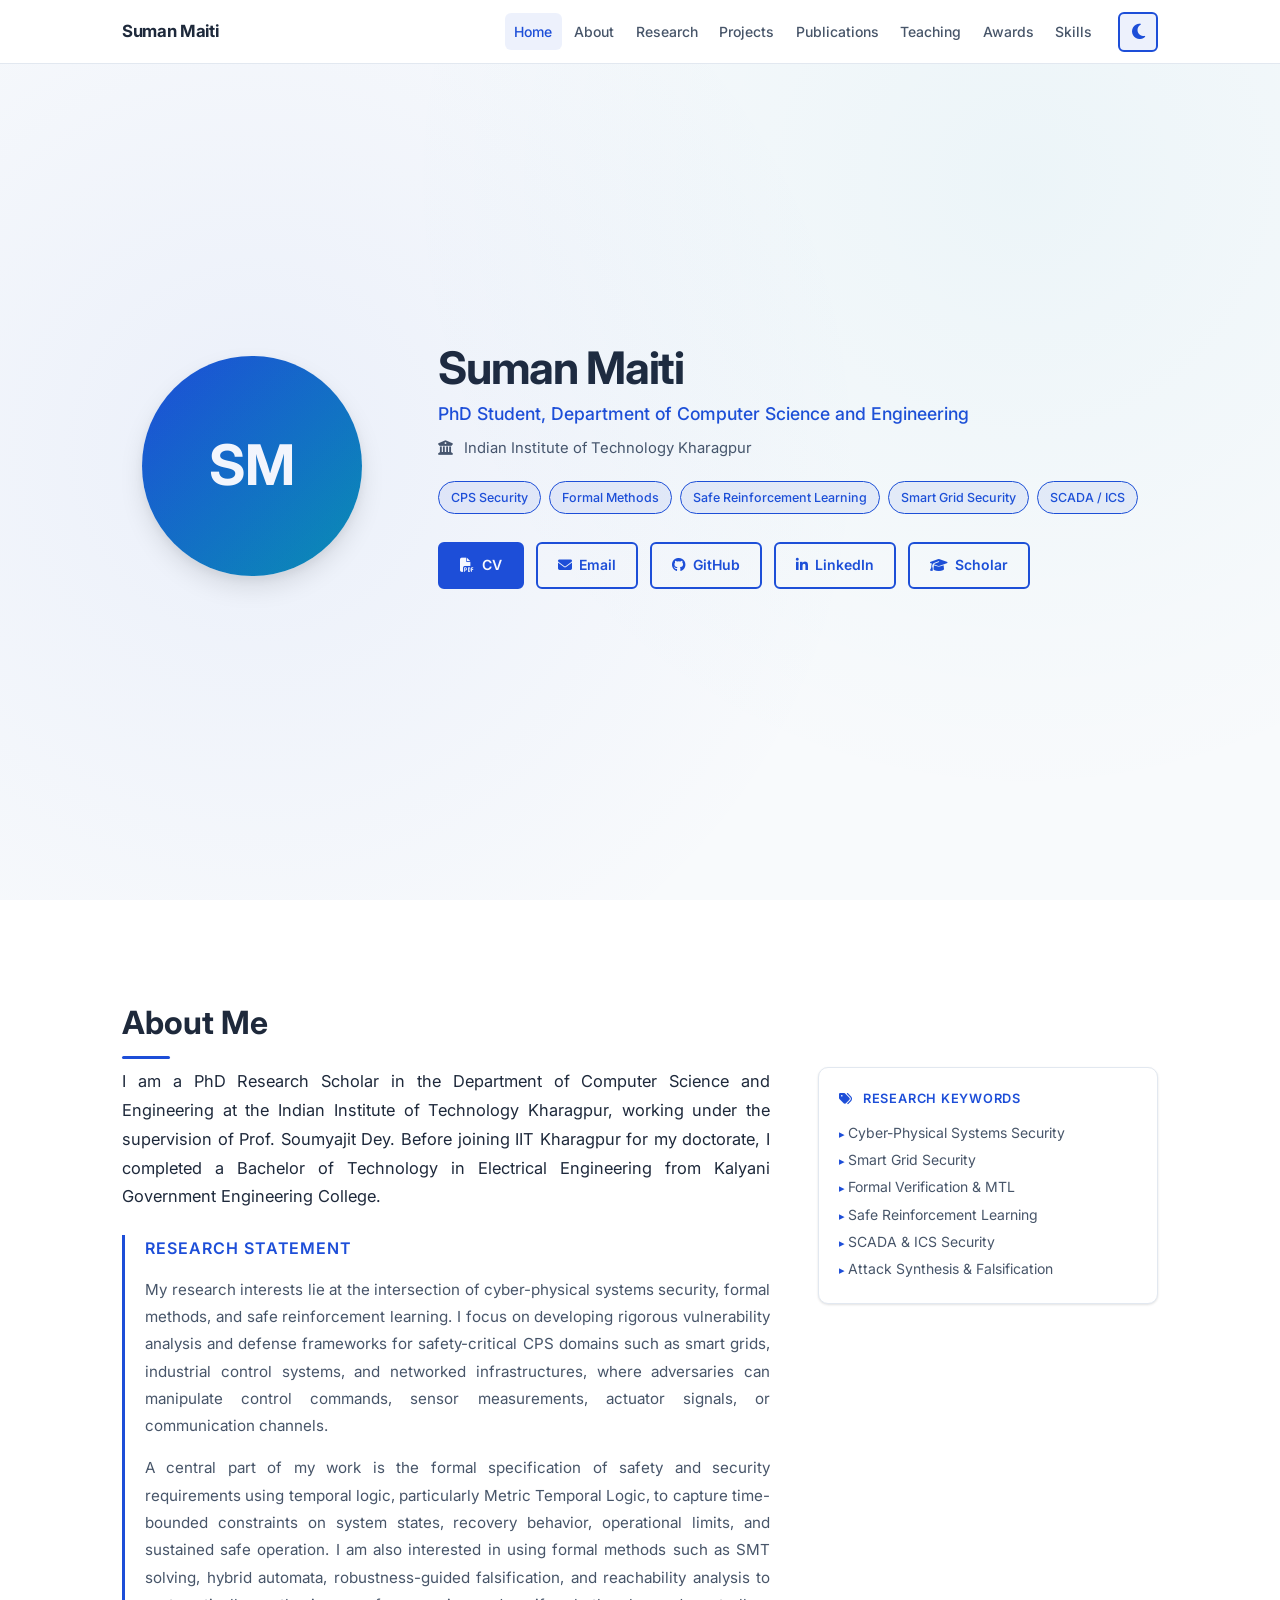
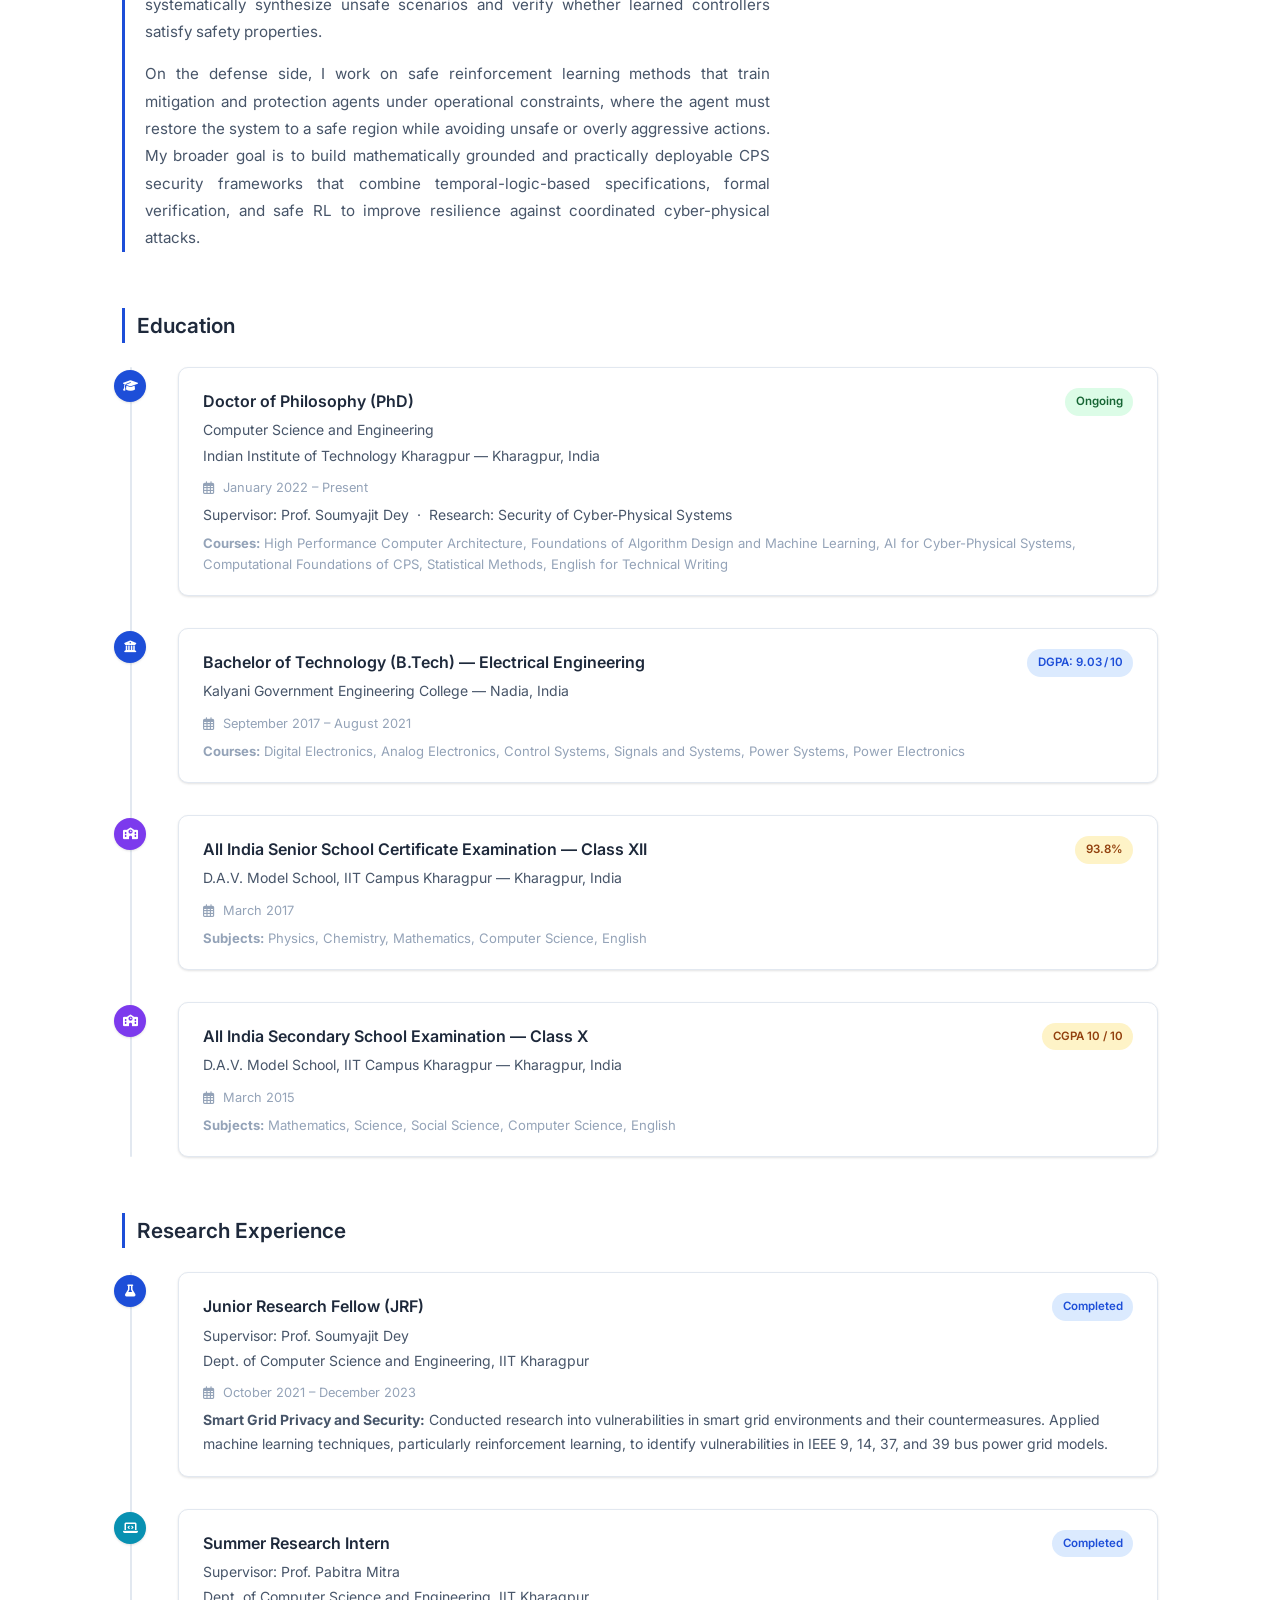
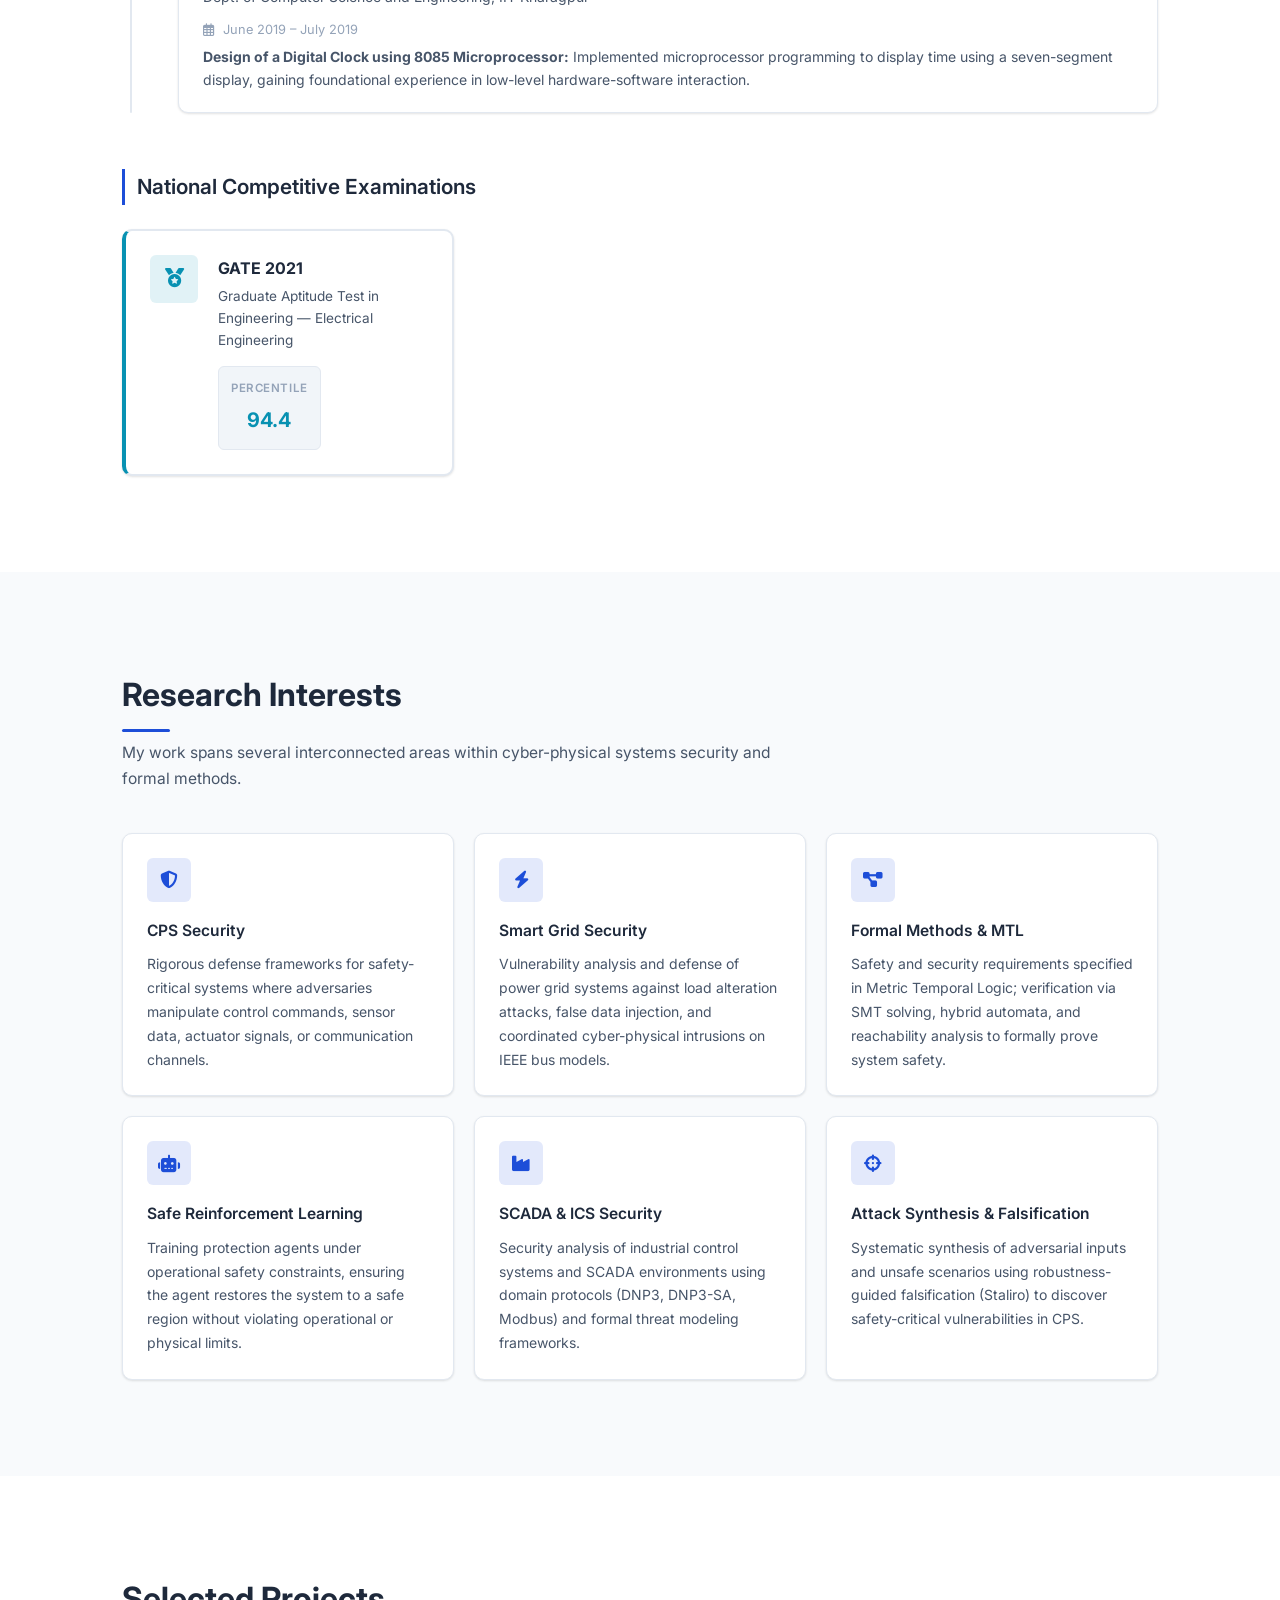
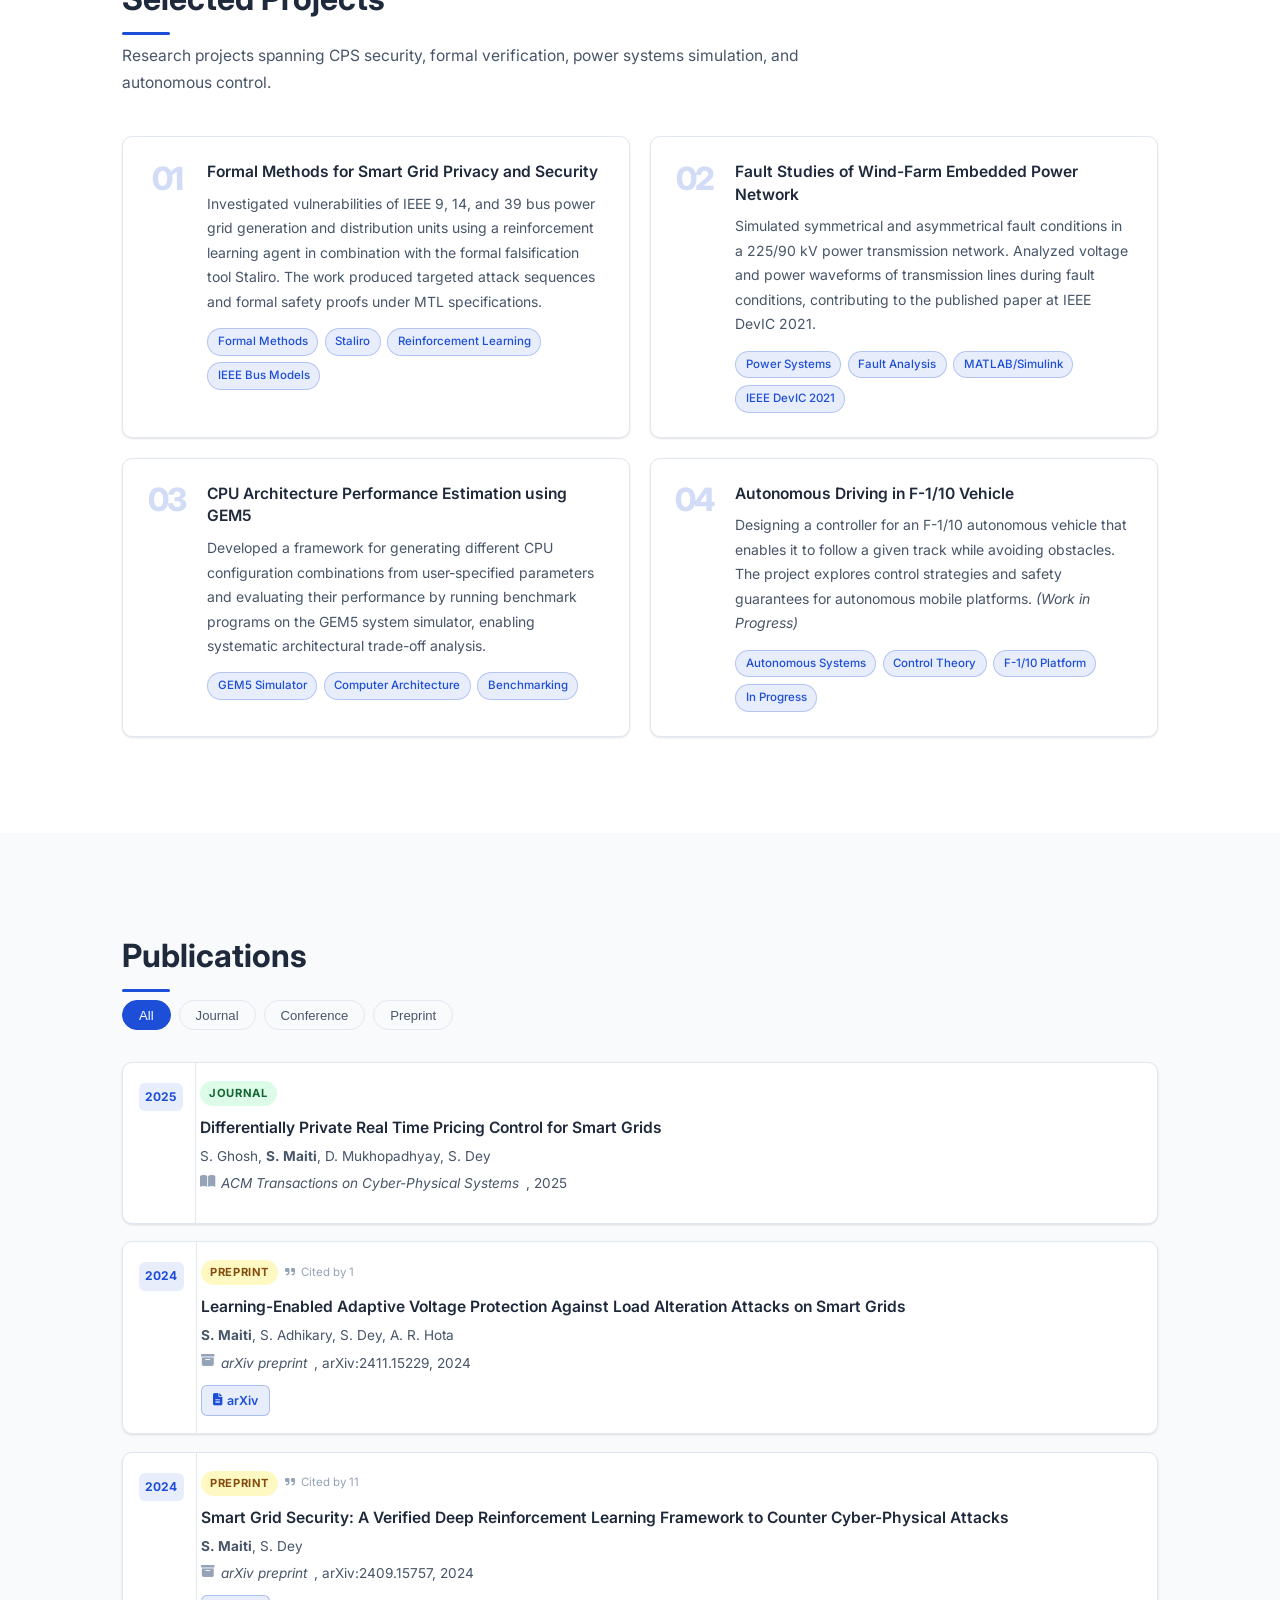
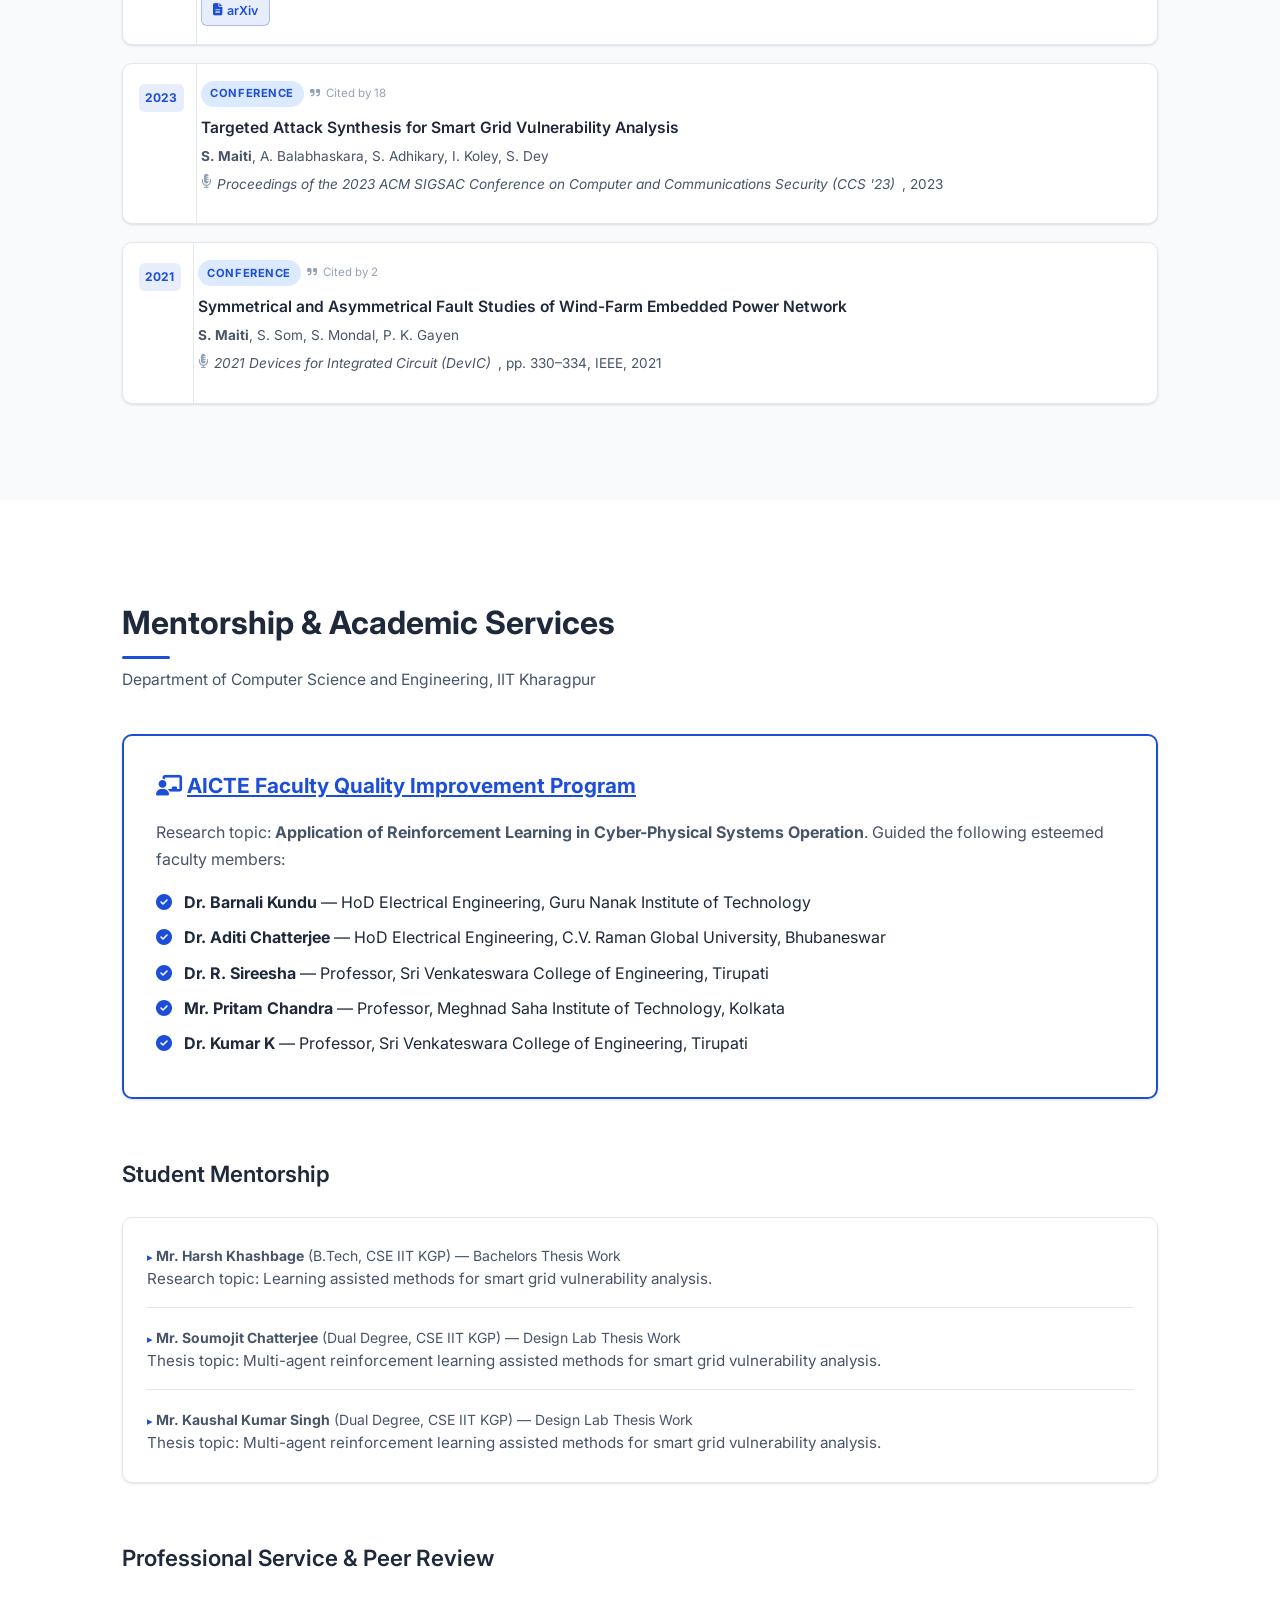
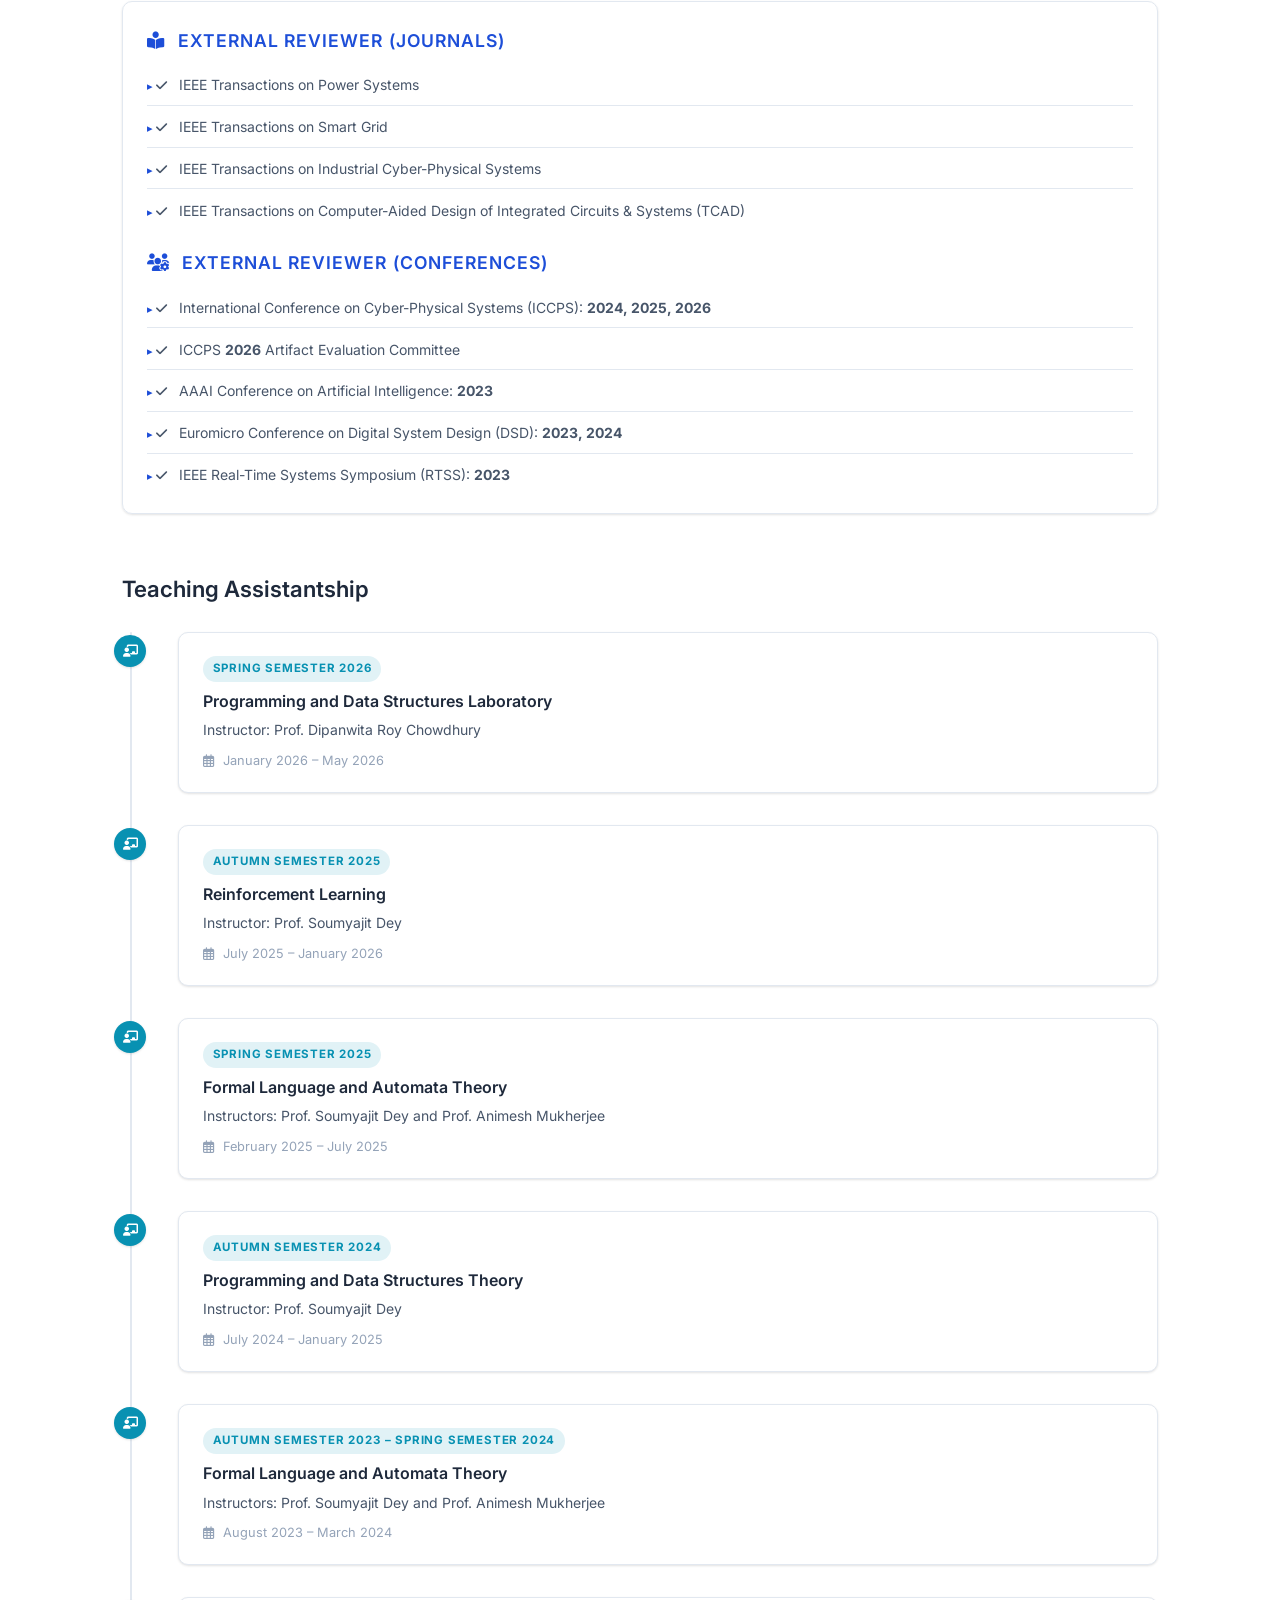
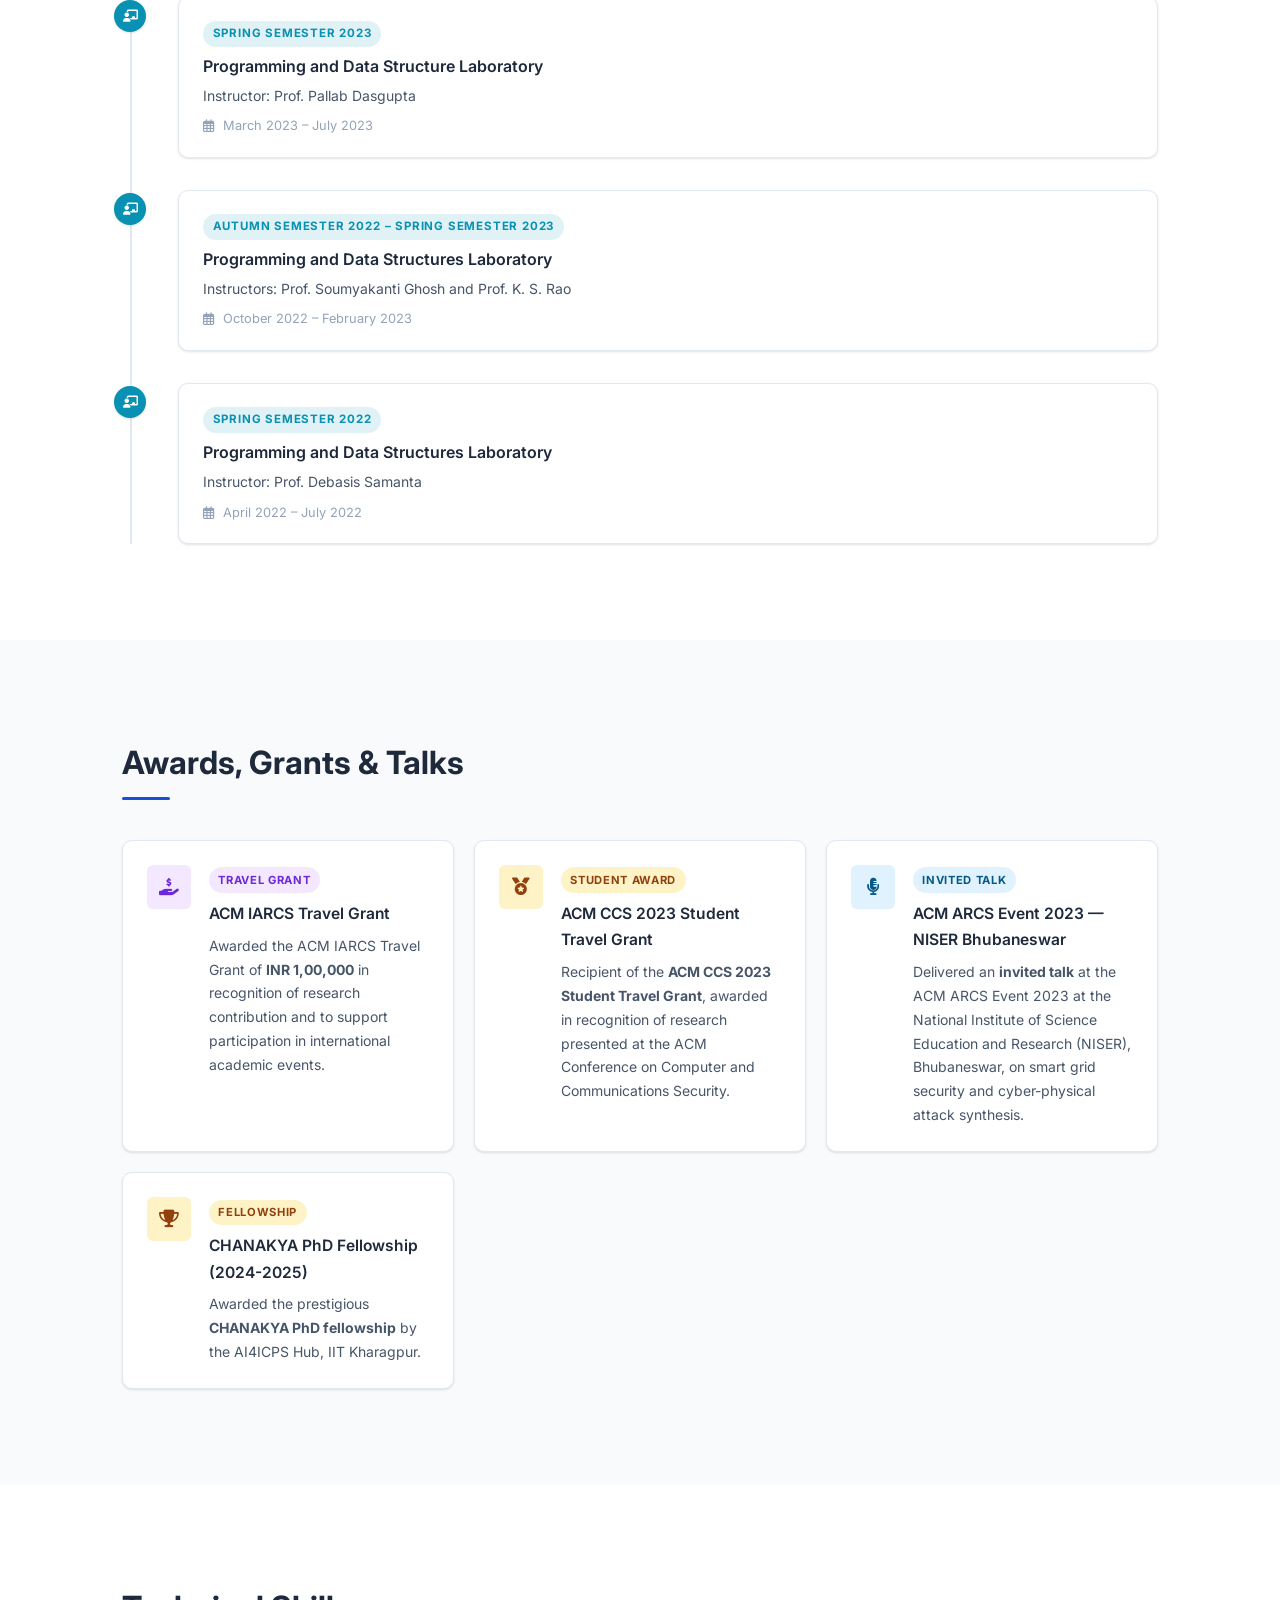
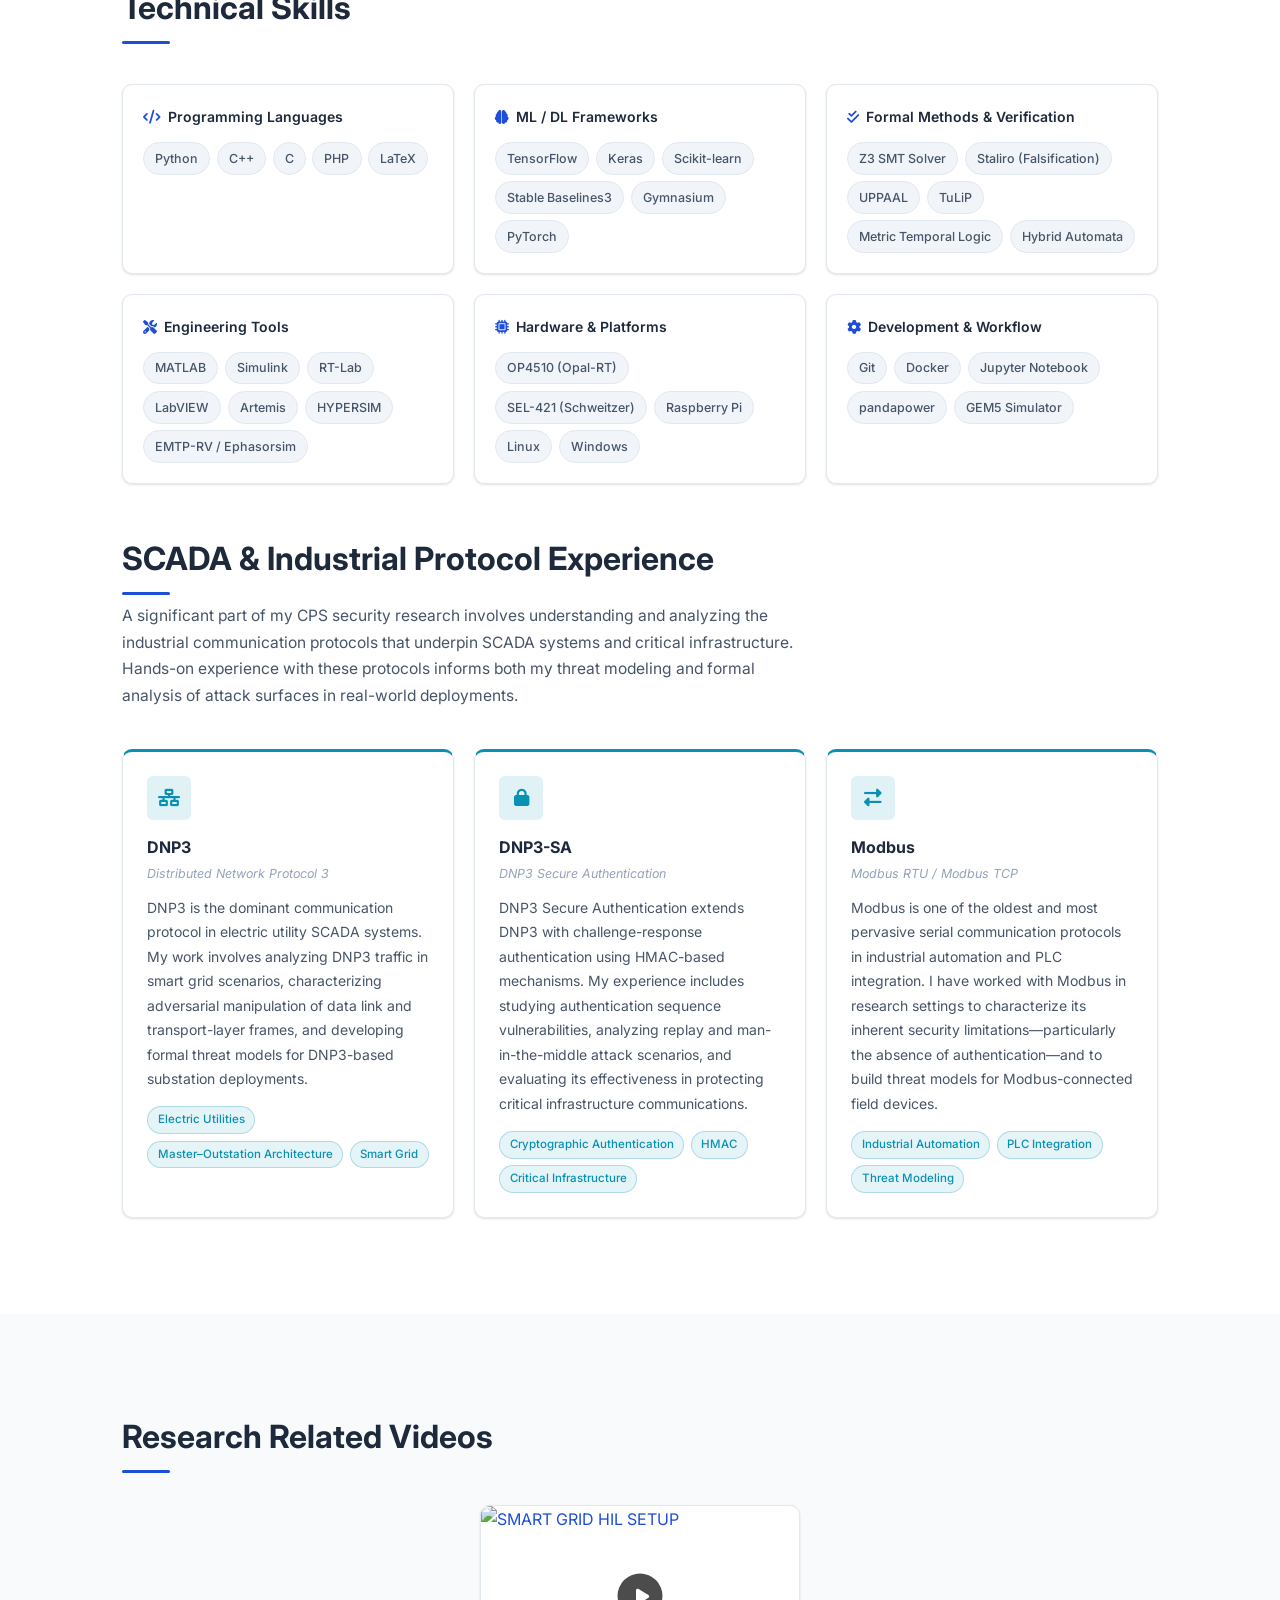
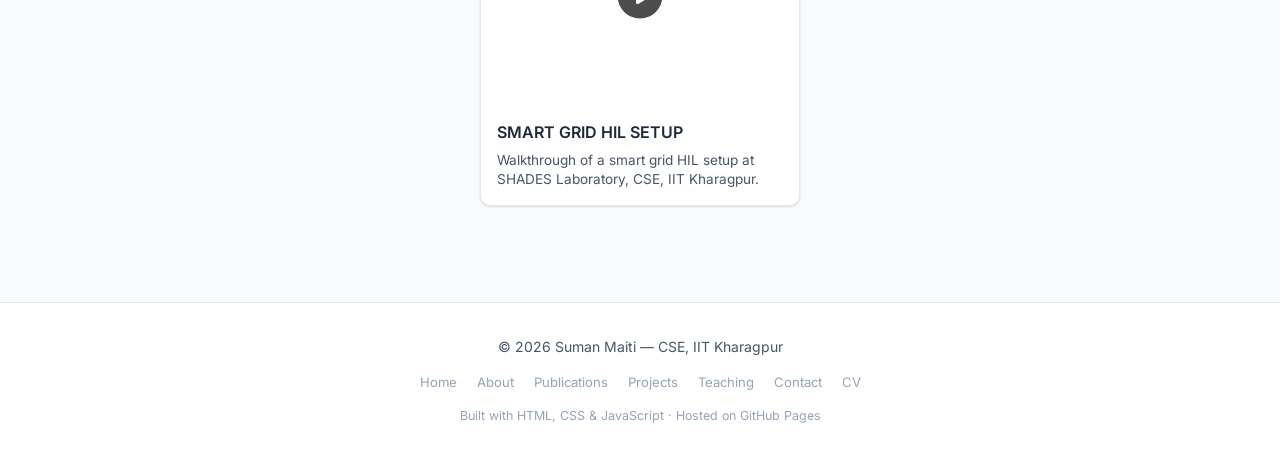
==== commit 040cb32e: "Update Professional Service & Peer Review section" ====
--- a/index.html
+++ b/index.html
@@ -592,7 +592,8 @@
                 <ul style="list-style-type: none; padding-left: 0; margin-bottom: 1.5rem;">
                     <li style="margin-bottom: 0.5rem; border-bottom: 1px solid var(--border); padding-bottom: 0.5rem;"><i class="fas fa-check" style="color: var(--text-2); margin-right: 8px; font-size: 0.8rem;"></i> IEEE Transactions on Power Systems</li>
                     <li style="margin-bottom: 0.5rem; border-bottom: 1px solid var(--border); padding-bottom: 0.5rem;"><i class="fas fa-check" style="color: var(--text-2); margin-right: 8px; font-size: 0.8rem;"></i> IEEE Transactions on Smart Grid</li>
-                    <li style="margin-bottom: 0; border-bottom: none;"><i class="fas fa-check" style="color: var(--text-2); margin-right: 8px; font-size: 0.8rem;"></i> IEEE Transactions on Industrial Cyber-Physical Systems</li>
+                    <li style="margin-bottom: 0.5rem; border-bottom: 1px solid var(--border); padding-bottom: 0.5rem;"><i class="fas fa-check" style="color: var(--text-2); margin-right: 8px; font-size: 0.8rem;"></i> IEEE Transactions on Industrial Cyber-Physical Systems</li>
+                    <li style="margin-bottom: 0; border-bottom: none;"><i class="fas fa-check" style="color: var(--text-2); margin-right: 8px; font-size: 0.8rem;"></i> IEEE Transactions on Computer-Aided Design of Integrated Circuits &amp; Systems (TCAD)</li>
                 </ul>
 
                 <h4 style="color: var(--accent); margin-bottom: 1rem; font-size: 1.1rem;"><i class="fas fa-users-cog"></i> External Reviewer (Conferences)</h4>
@@ -600,7 +601,8 @@
                     <li style="margin-bottom: 0.5rem; border-bottom: 1px solid var(--border); padding-bottom: 0.5rem;"><i class="fas fa-check" style="color: var(--text-2); margin-right: 8px; font-size: 0.8rem;"></i> International Conference on Cyber-Physical Systems (ICCPS): <strong>2024, 2025, 2026</strong></li>
                     <li style="margin-bottom: 0.5rem; border-bottom: 1px solid var(--border); padding-bottom: 0.5rem;"><i class="fas fa-check" style="color: var(--text-2); margin-right: 8px; font-size: 0.8rem;"></i> ICCPS <strong>2026</strong> Artifact Evaluation Committee</li>
                     <li style="margin-bottom: 0.5rem; border-bottom: 1px solid var(--border); padding-bottom: 0.5rem;"><i class="fas fa-check" style="color: var(--text-2); margin-right: 8px; font-size: 0.8rem;"></i> AAAI Conference on Artificial Intelligence: <strong>2023</strong></li>
-                    <li style="margin-bottom: 0; border-bottom: none;"><i class="fas fa-check" style="color: var(--text-2); margin-right: 8px; font-size: 0.8rem;"></i> Euromicro Conference on Digital System Design (DSD): <strong>2023, 2024</strong></li>
+                    <li style="margin-bottom: 0.5rem; border-bottom: 1px solid var(--border); padding-bottom: 0.5rem;"><i class="fas fa-check" style="color: var(--text-2); margin-right: 8px; font-size: 0.8rem;"></i> Euromicro Conference on Digital System Design (DSD): <strong>2023, 2024</strong></li>
+                    <li style="margin-bottom: 0; border-bottom: none;"><i class="fas fa-check" style="color: var(--text-2); margin-right: 8px; font-size: 0.8rem;"></i> IEEE Real-Time Systems Symposium (RTSS): <strong>2023</strong></li>
                 </ul>
             </div>
 
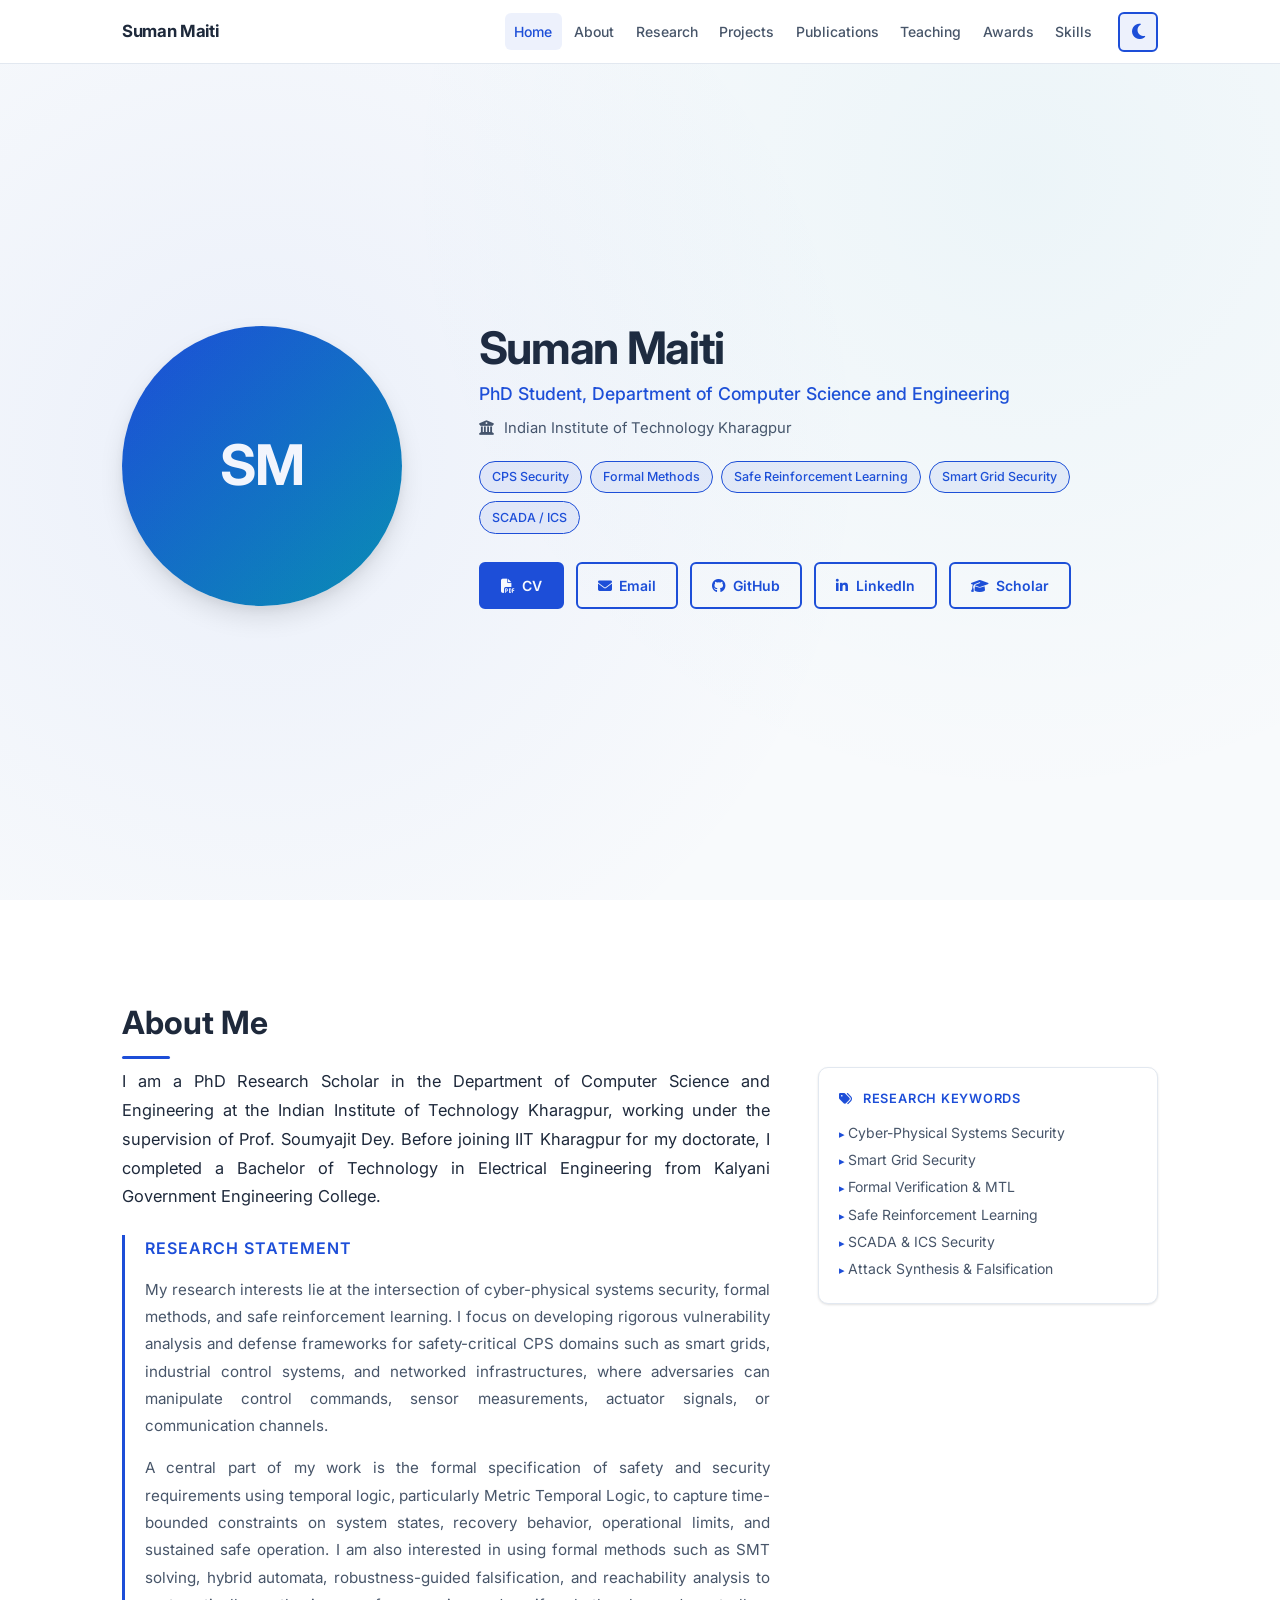
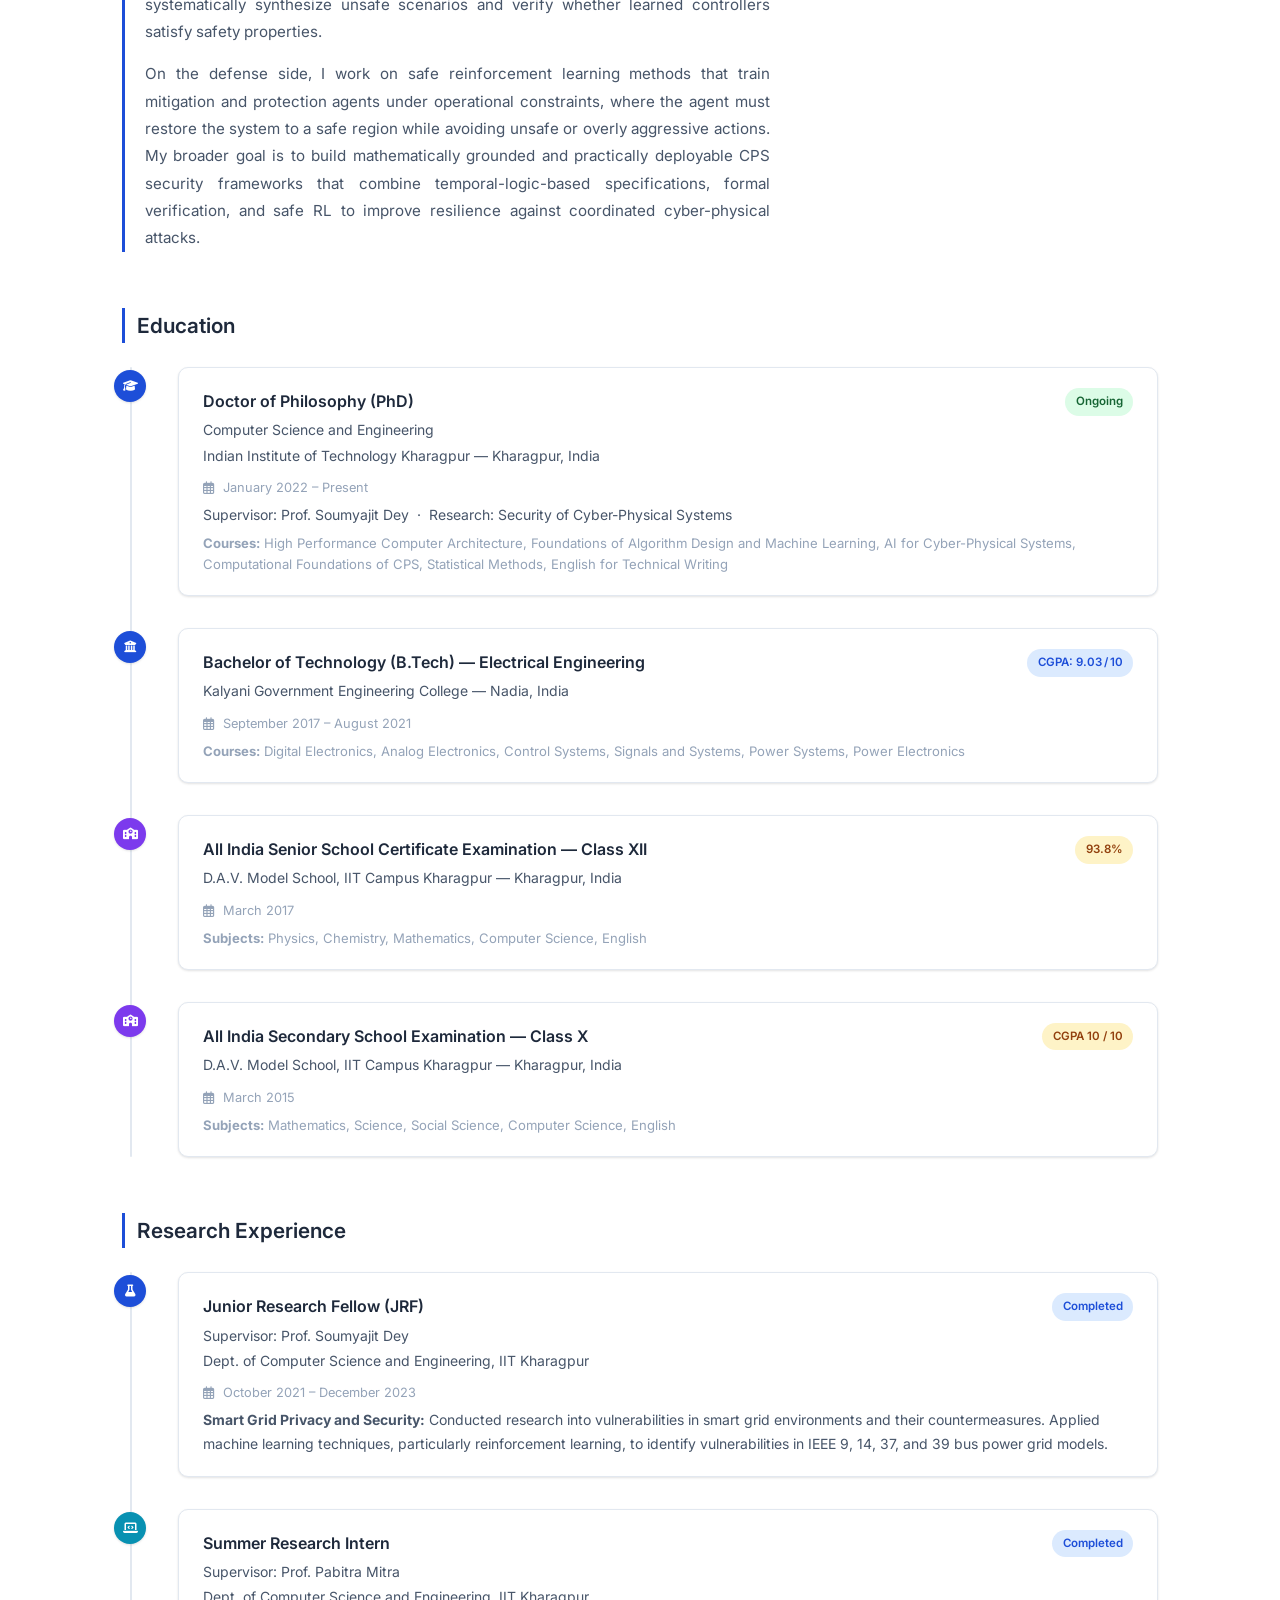
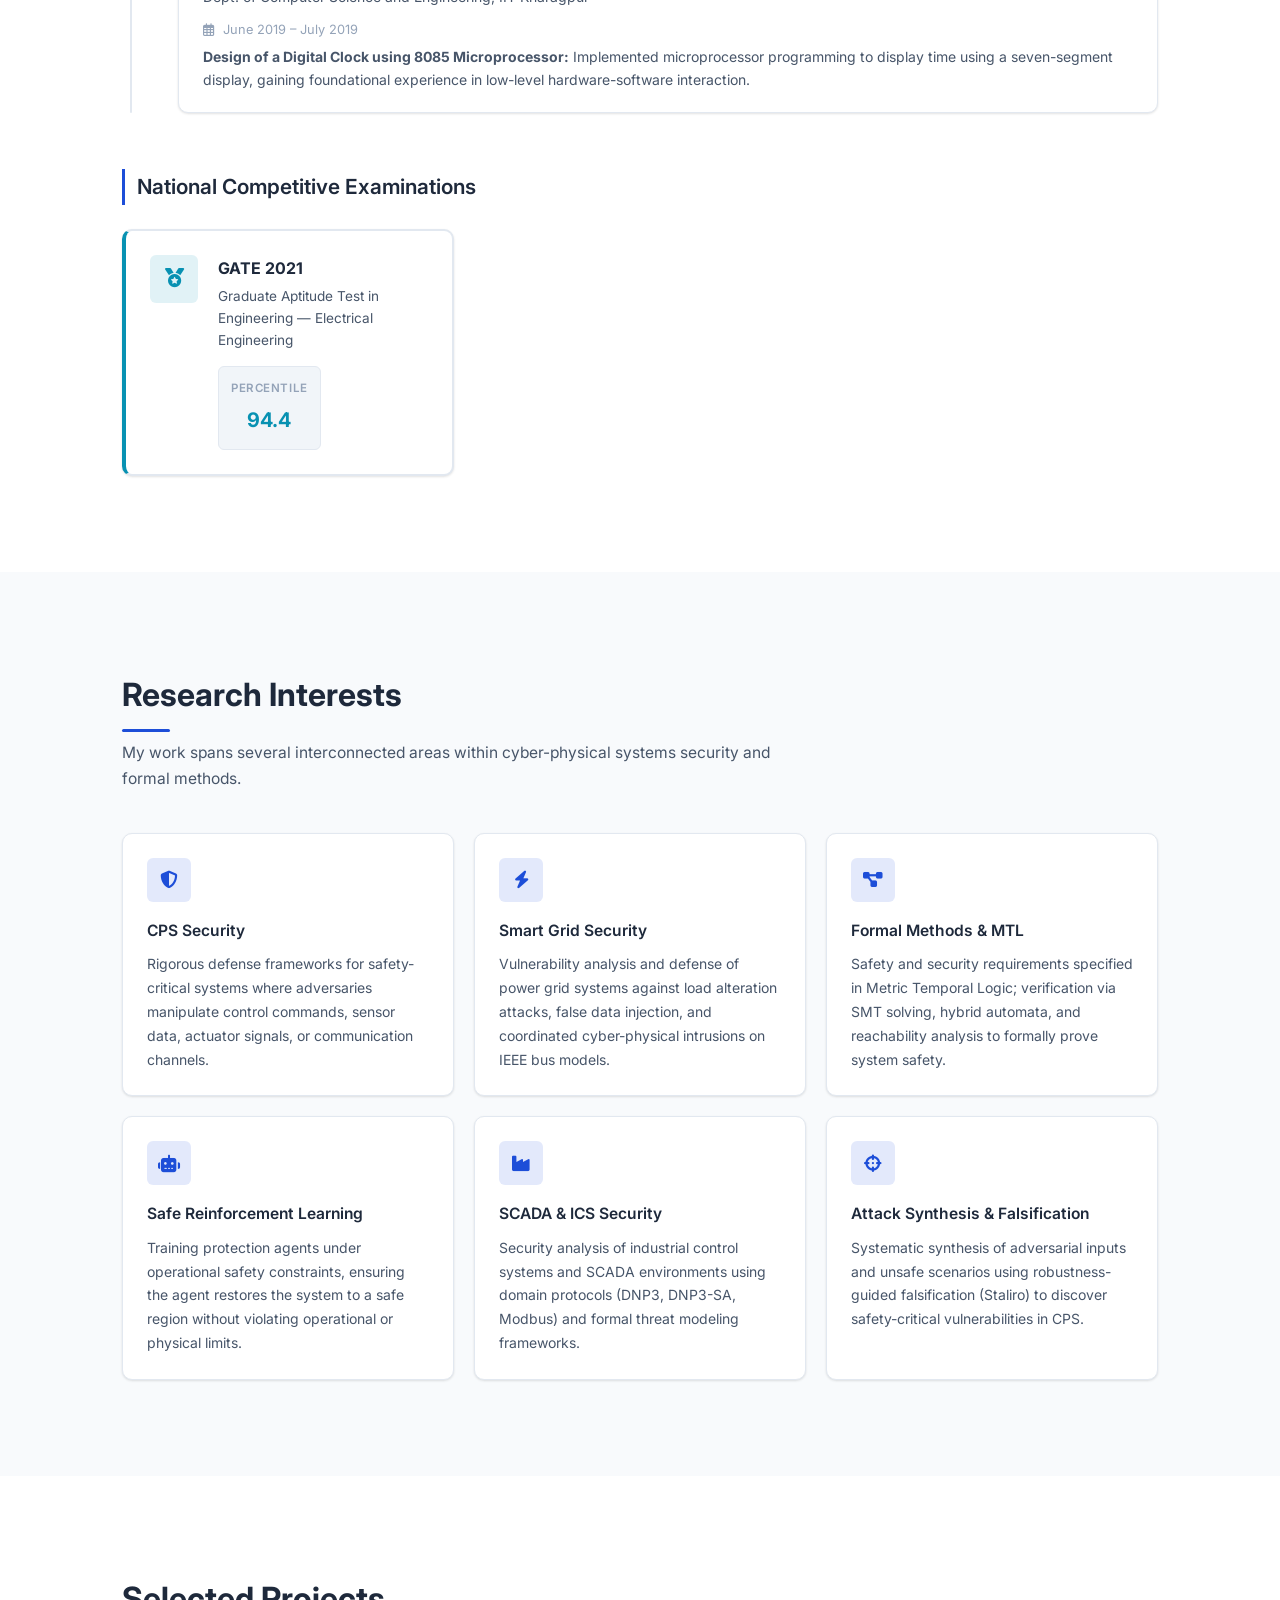
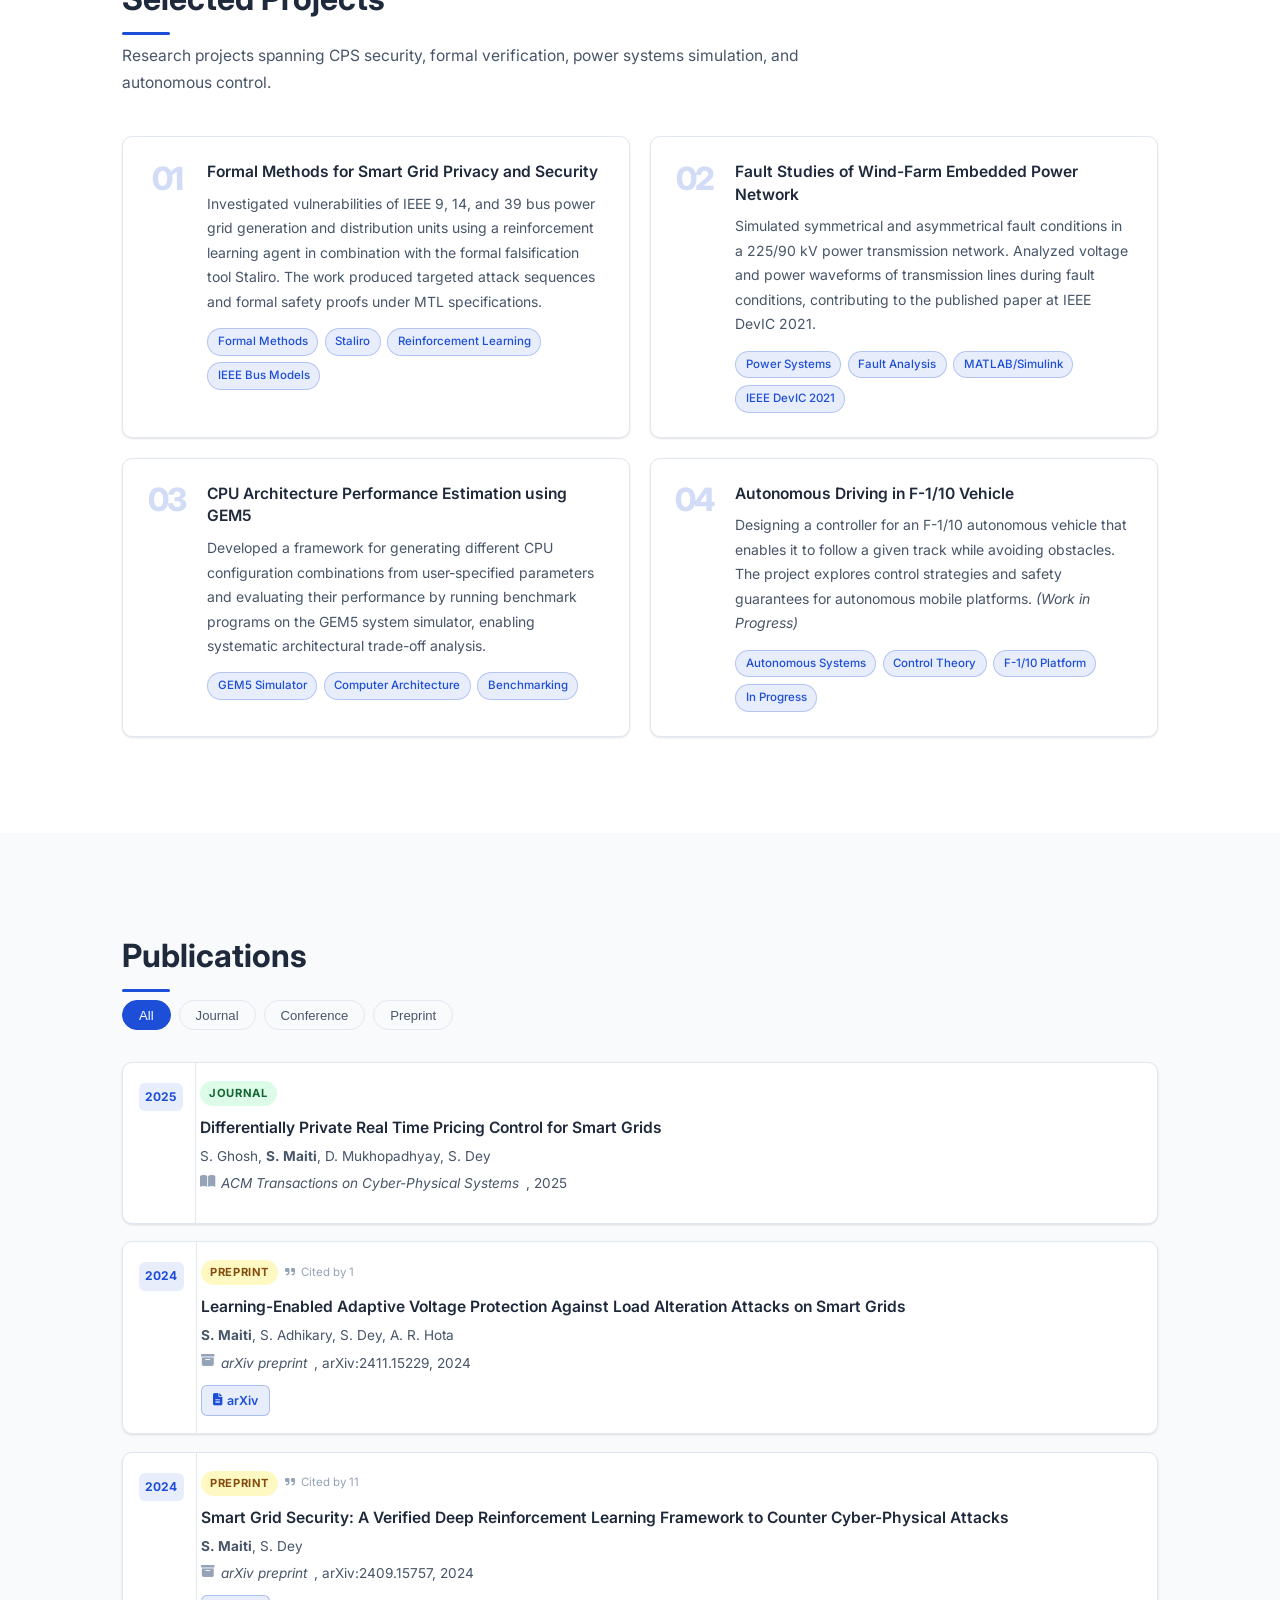
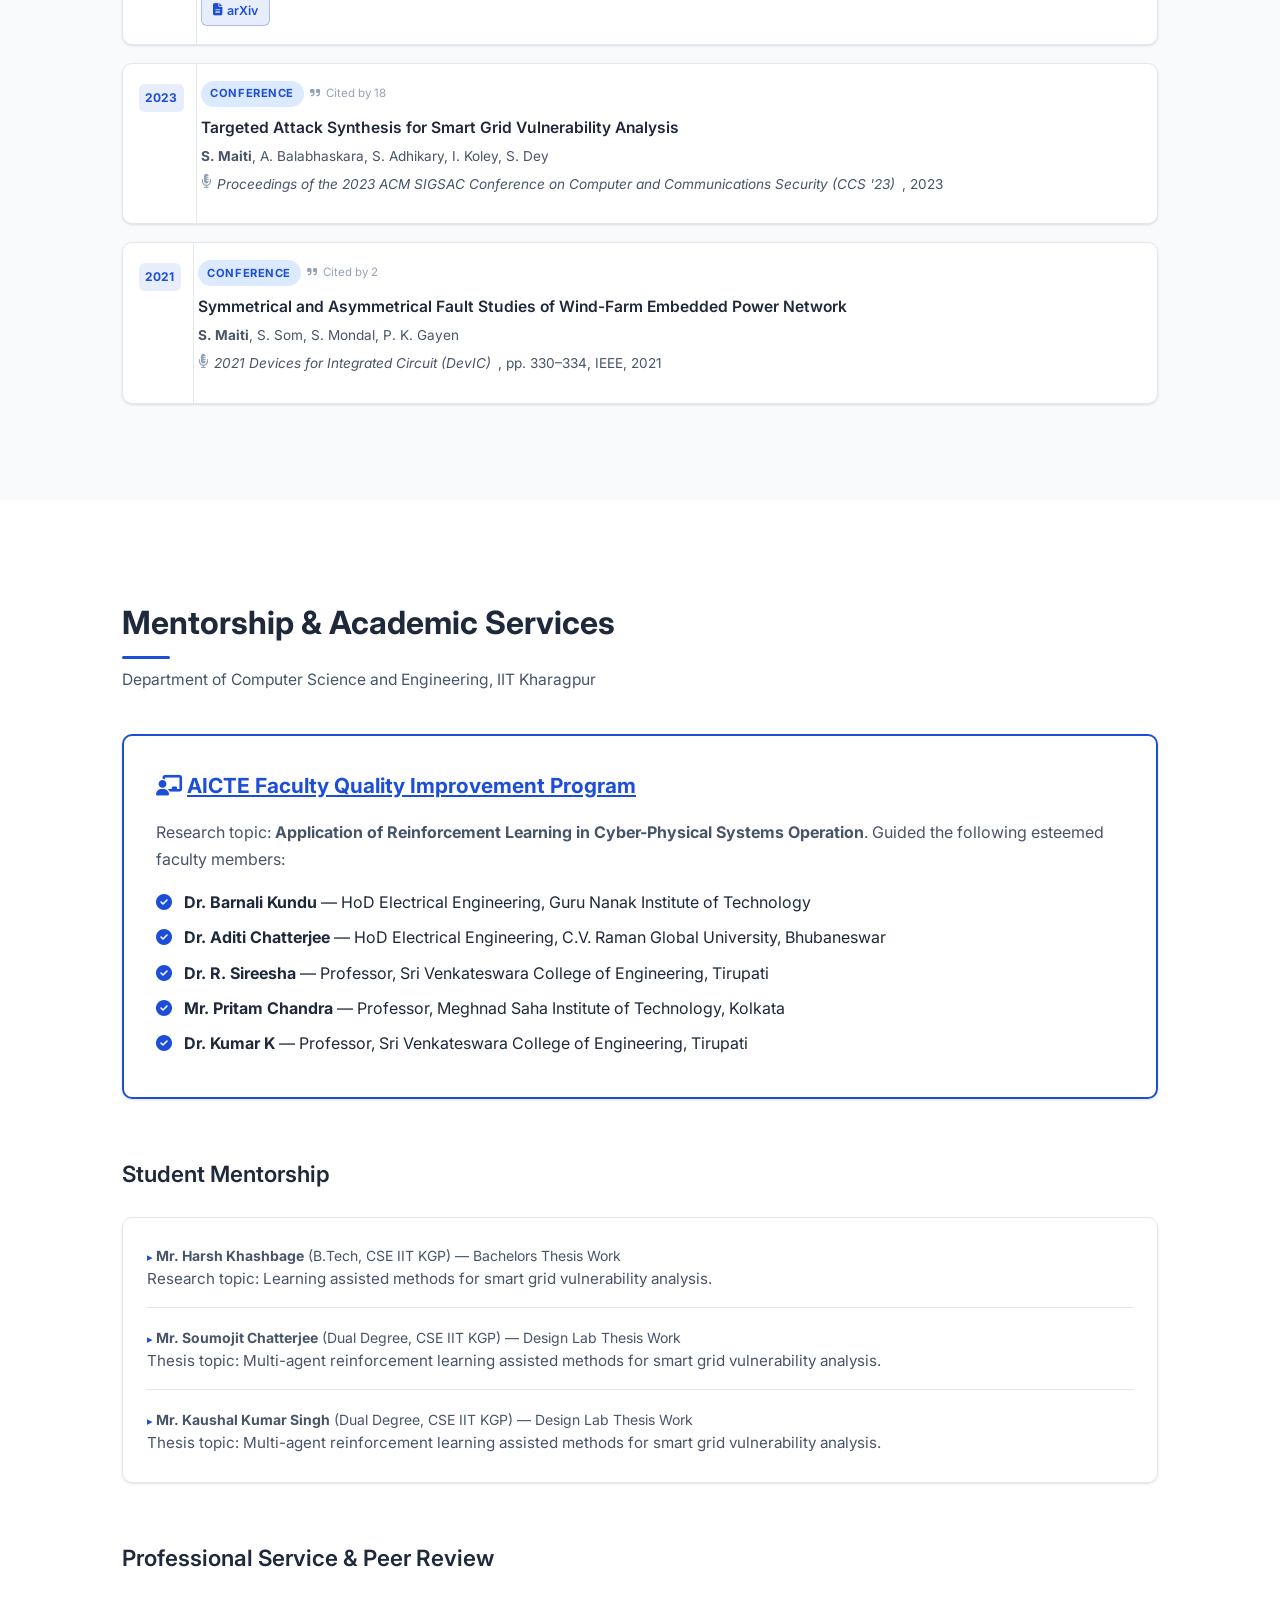
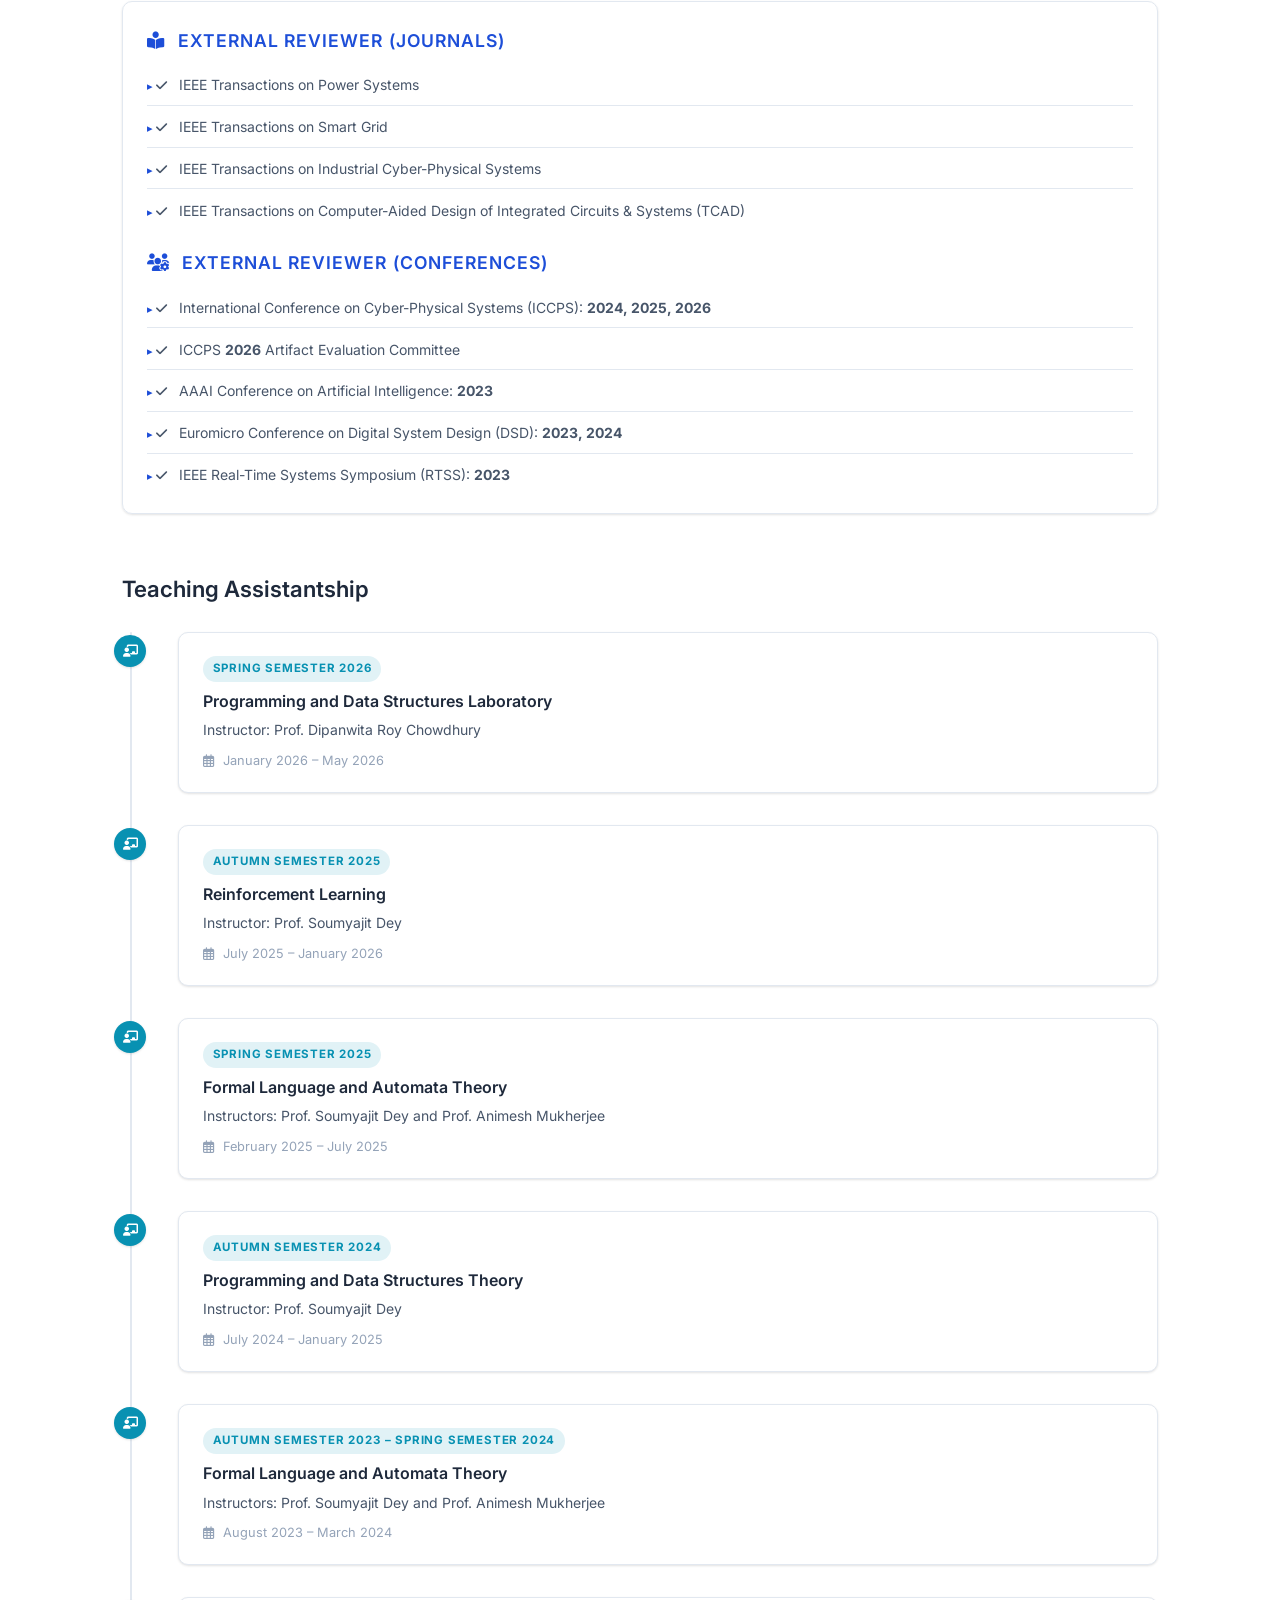
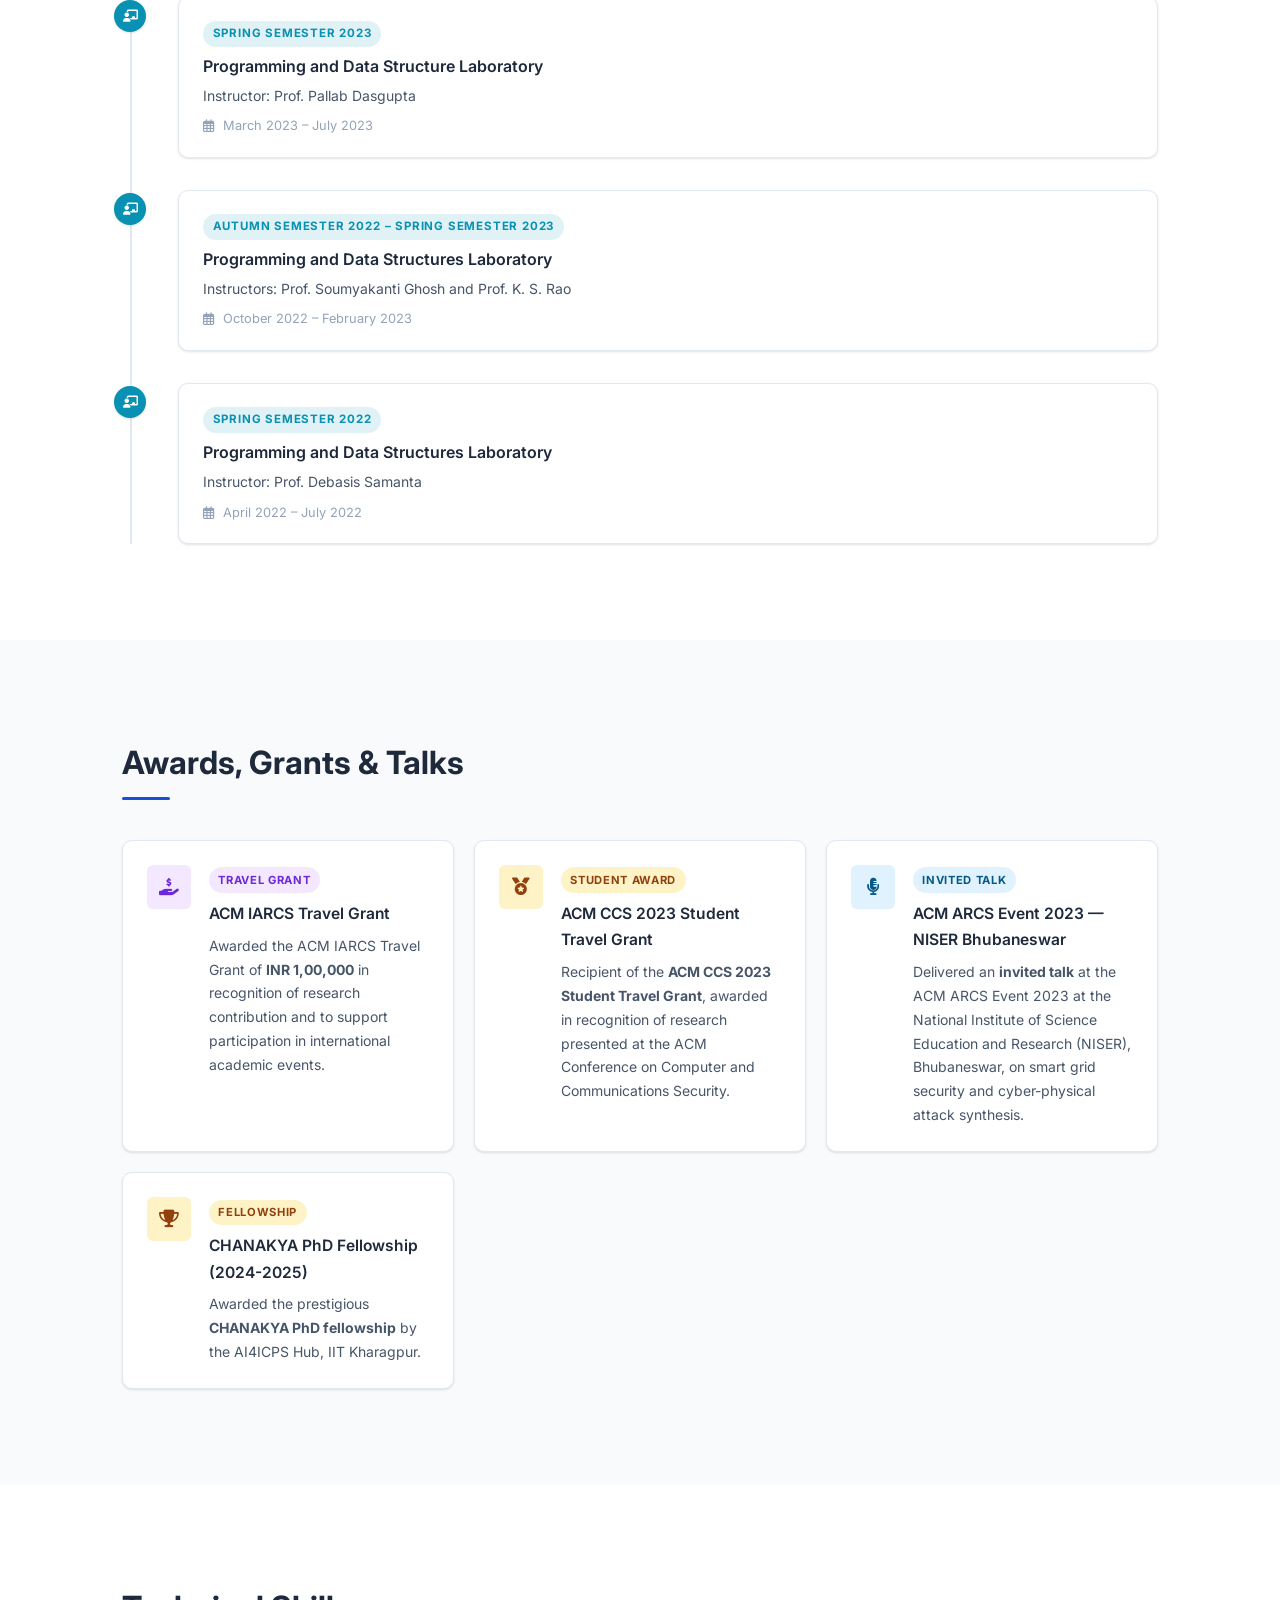
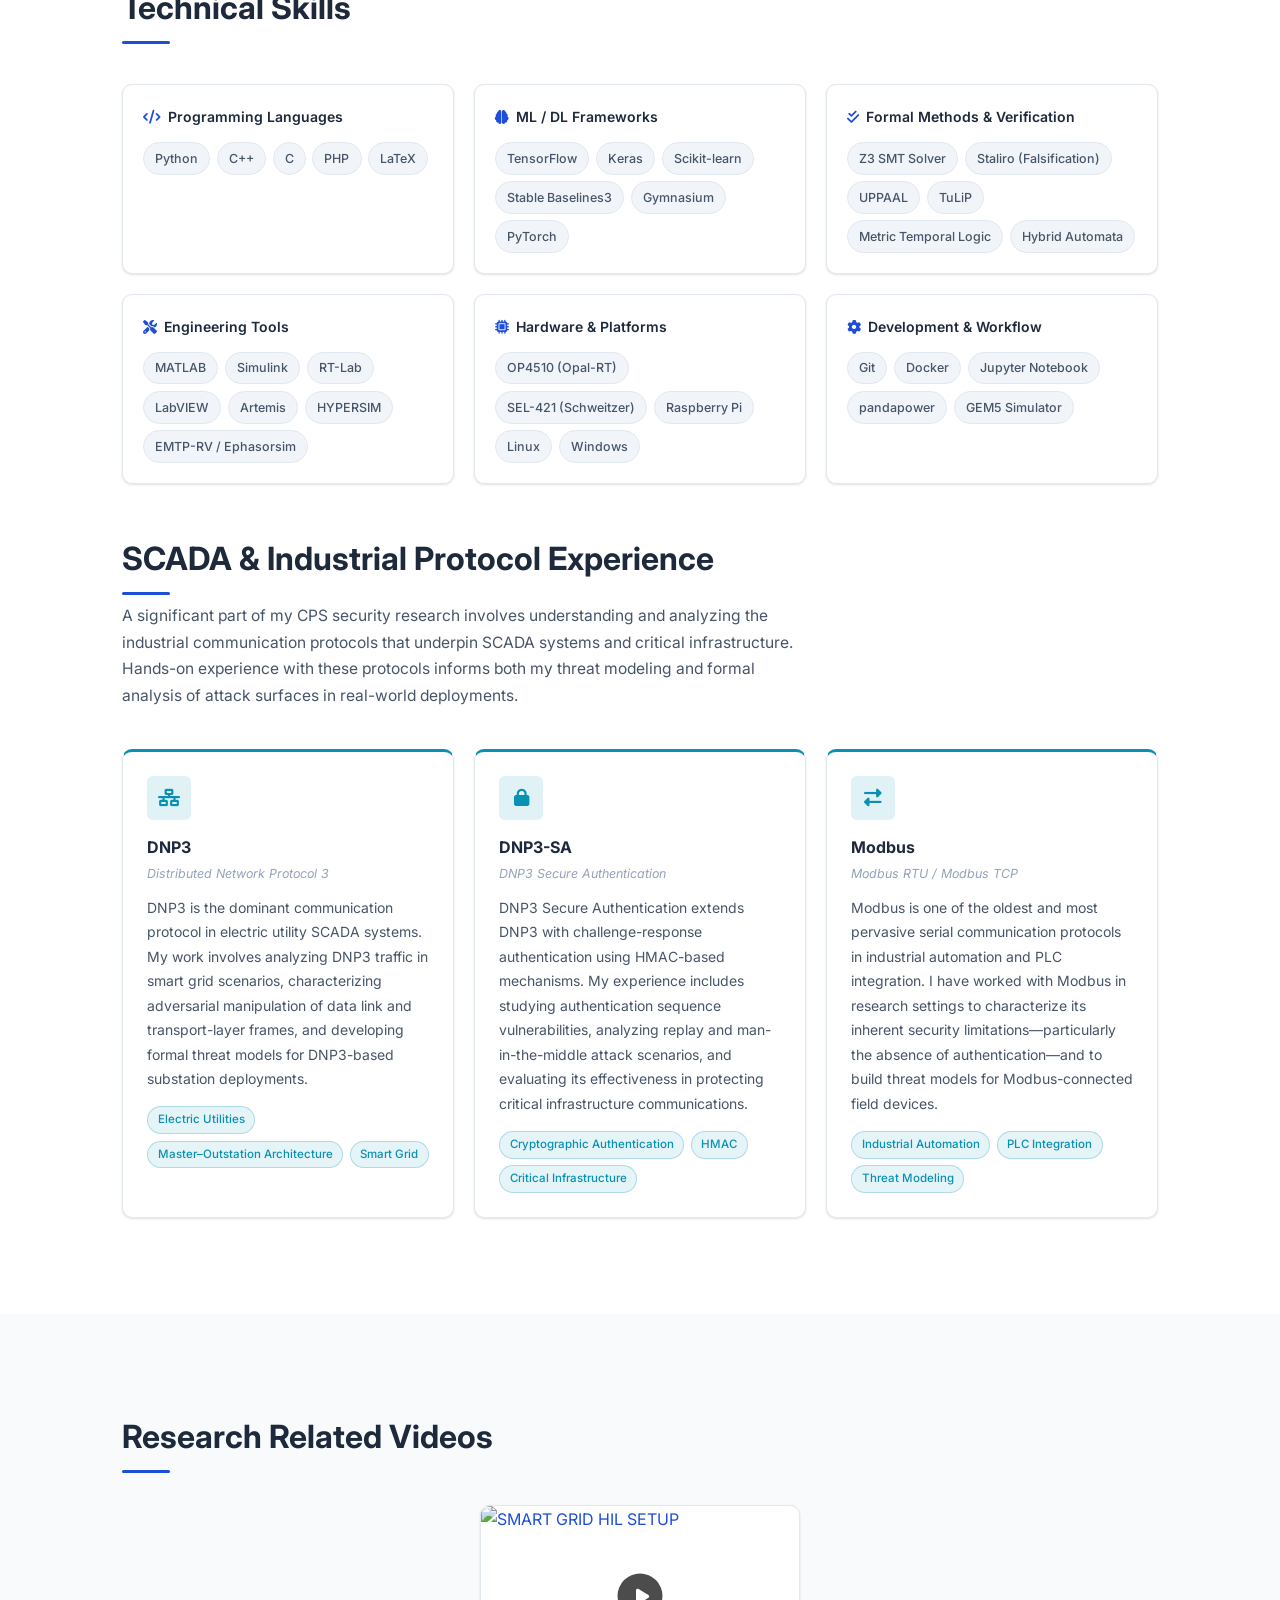
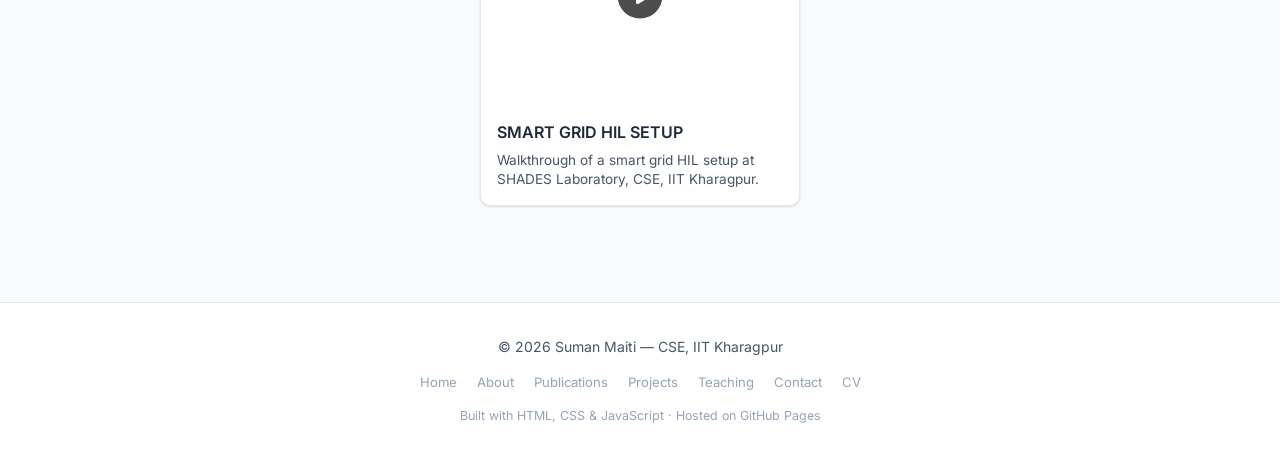
==== commit 8ef68cb3: "Fix: replace DGPA with CGPA; increase profile photo size" ====
--- a/index.html
+++ b/index.html
@@ -240,7 +240,7 @@
                                 <h4>Bachelor of Technology (B.Tech) — Electrical Engineering</h4>
                                 <p class="tl-sub">Kalyani Government Engineering College &mdash; Nadia, India</p>
                             </div>
-                            <span class="tl-badge completed">DGPA: 9.03&thinsp;/&thinsp;10</span>
+                            <span class="tl-badge completed">CGPA: 9.03&thinsp;/&thinsp;10</span>
                         </div>
                         <p class="tl-period"><i class="far fa-calendar-alt" aria-hidden="true"></i> September 2017 – August 2021</p>
                         <p class="tl-courses"><strong>Courses:</strong> Digital Electronics, Analog Electronics, Control Systems, Signals and Systems, Power Systems, Power Electronics</p>
--- a/style.css
+++ b/style.css
@@ -292,8 +292,8 @@
 }
 
 .profile-photo {
-    width: clamp(160px, 22vw, 220px);
-    height: clamp(160px, 22vw, 220px);
+    width: clamp(200px, 28vw, 280px);
+    height: clamp(200px, 28vw, 280px);
     border-radius: 50%;
     object-fit: cover;
     border: 4px solid var(--border);
@@ -303,8 +303,8 @@
 
 .initials-avatar {
     display: none;
-    width: clamp(160px, 22vw, 220px);
-    height: clamp(160px, 22vw, 220px);
+    width: clamp(200px, 28vw, 280px);
+    height: clamp(200px, 28vw, 280px);
     border-radius: 50%;
     background: linear-gradient(135deg, var(--accent), var(--accent-2));
     color: #fff;
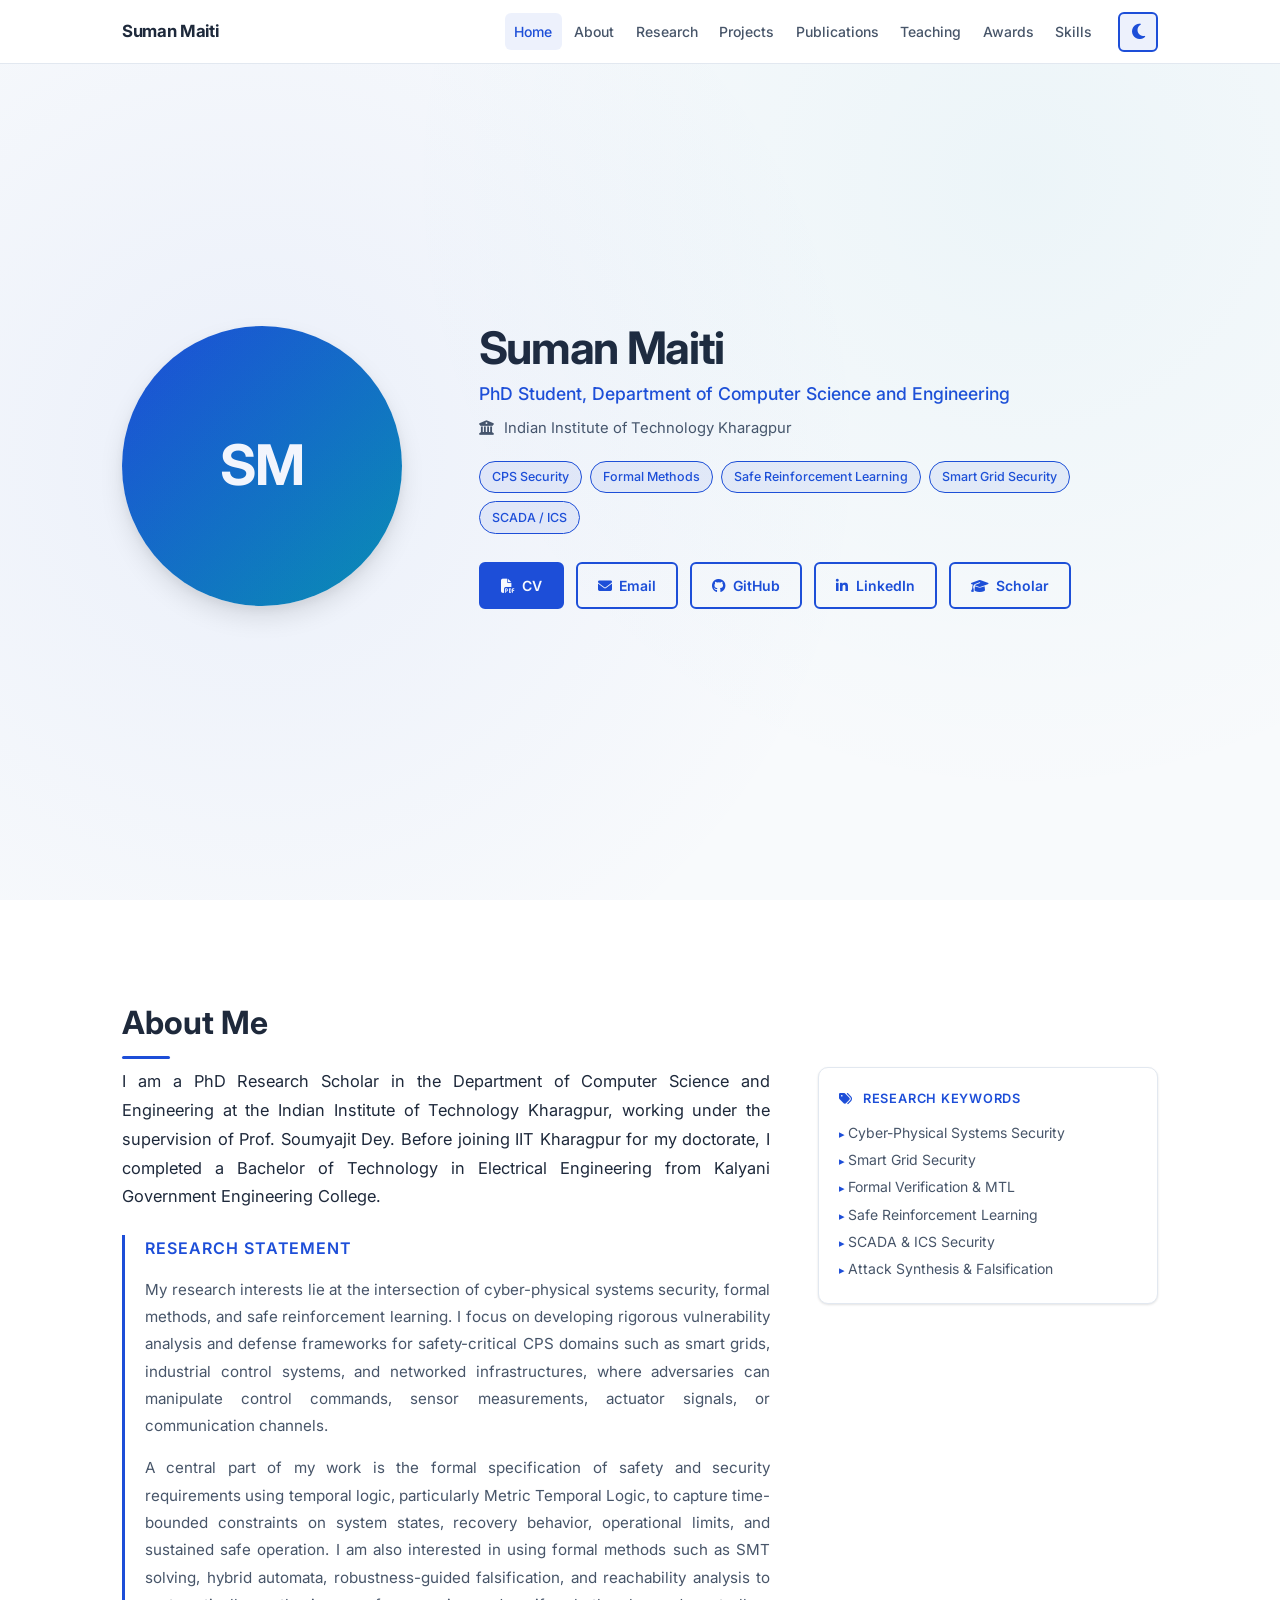
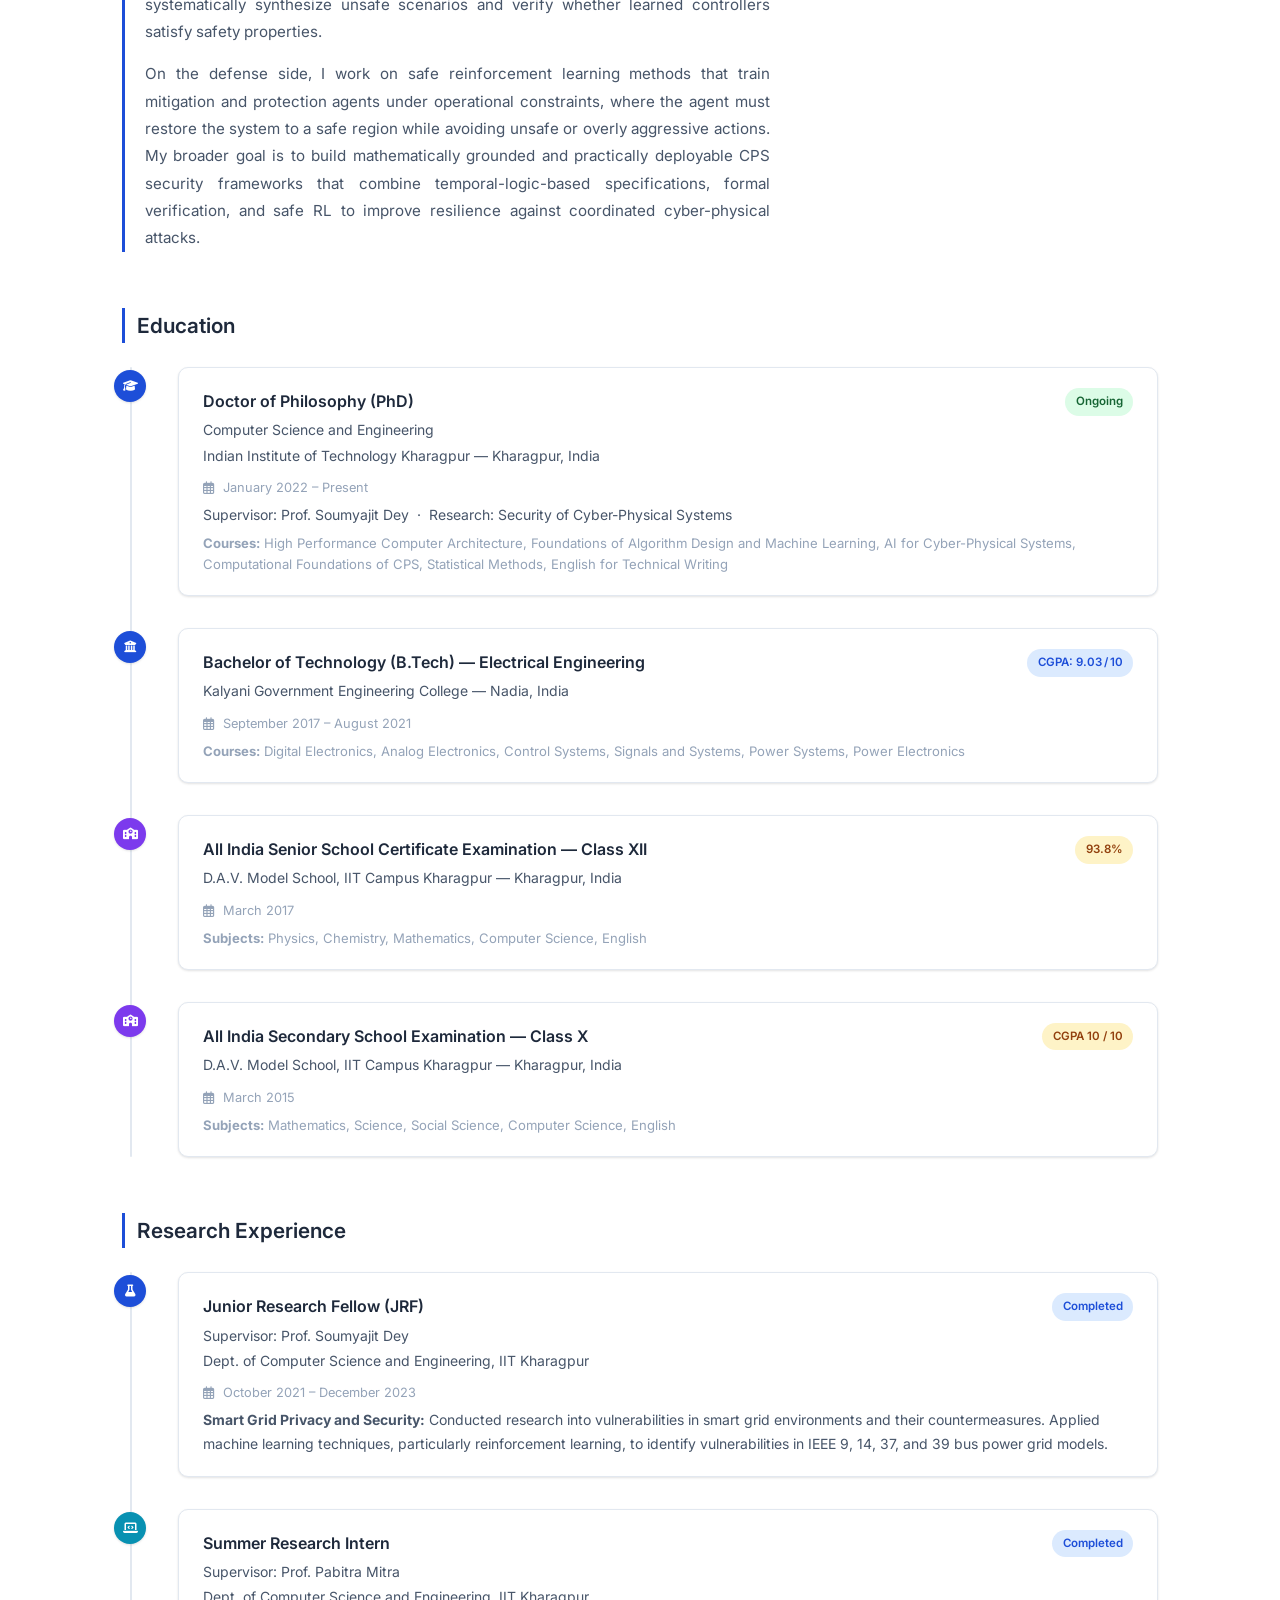
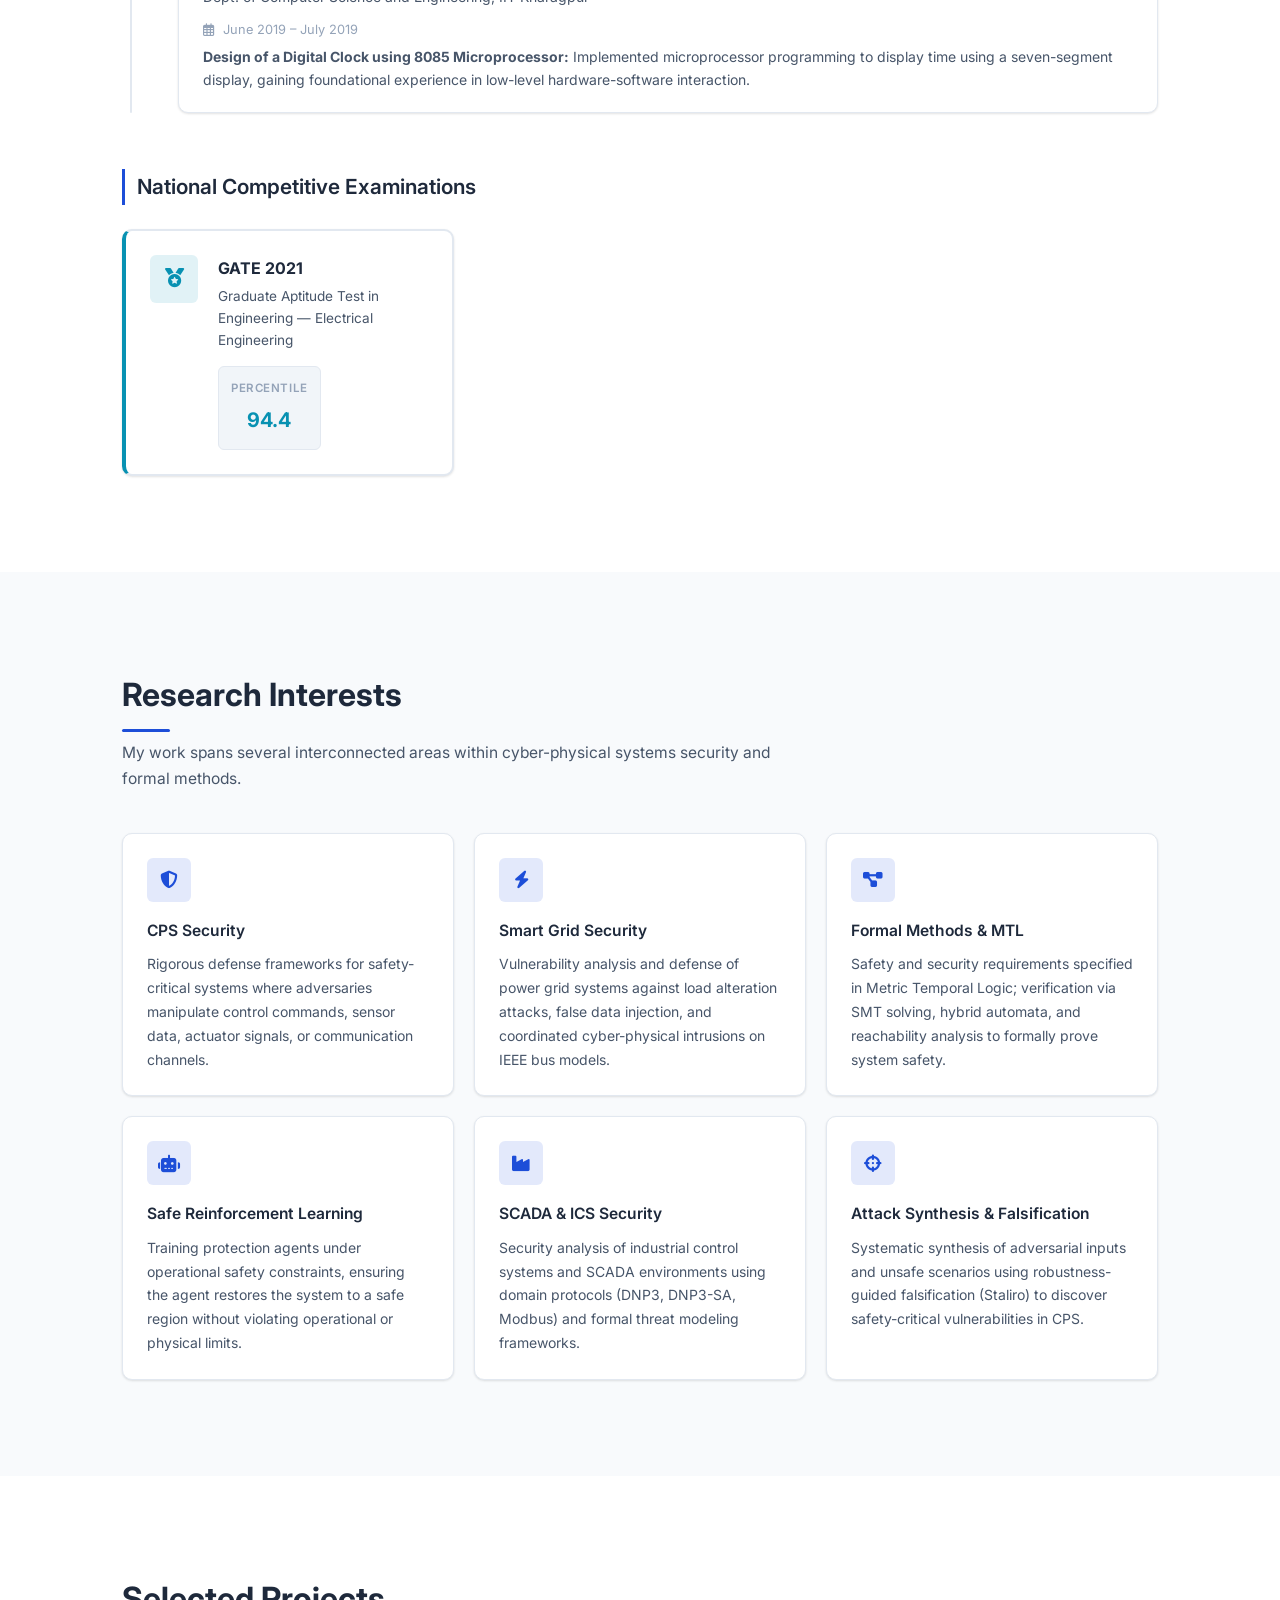
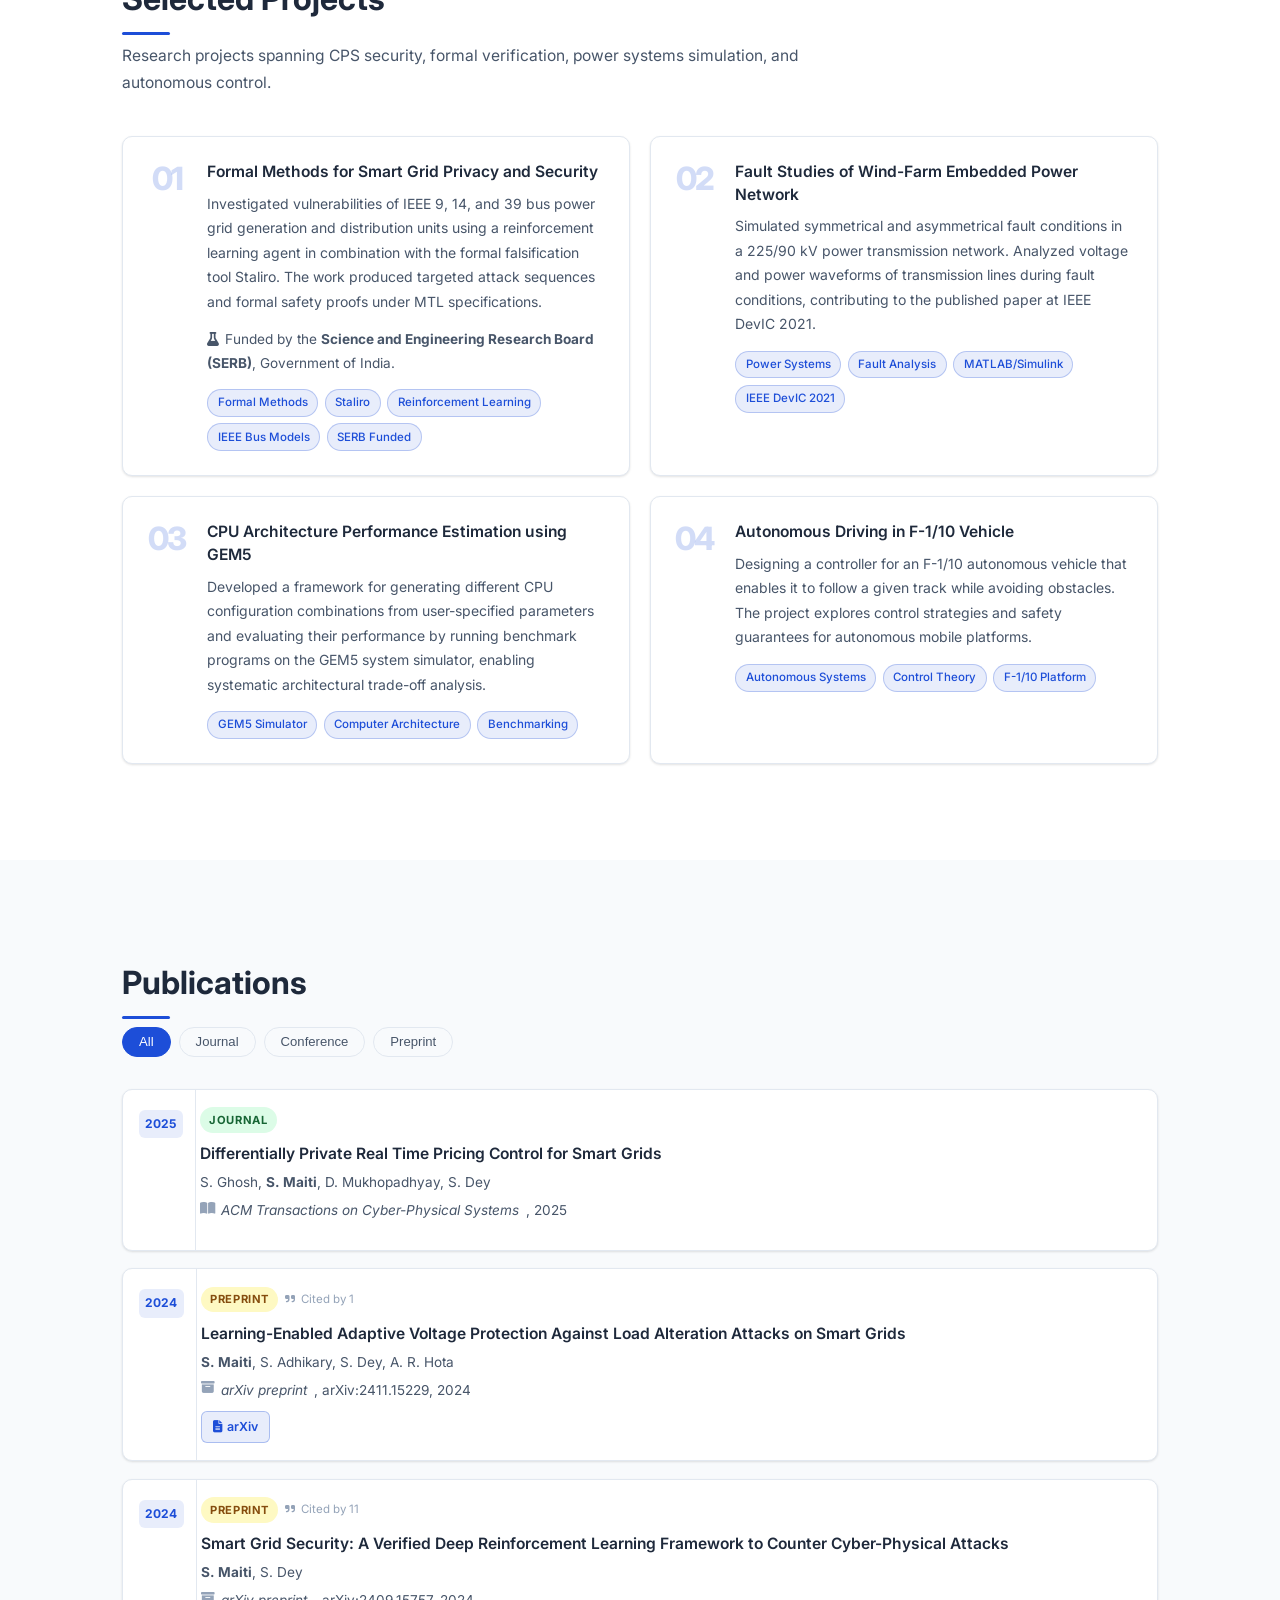
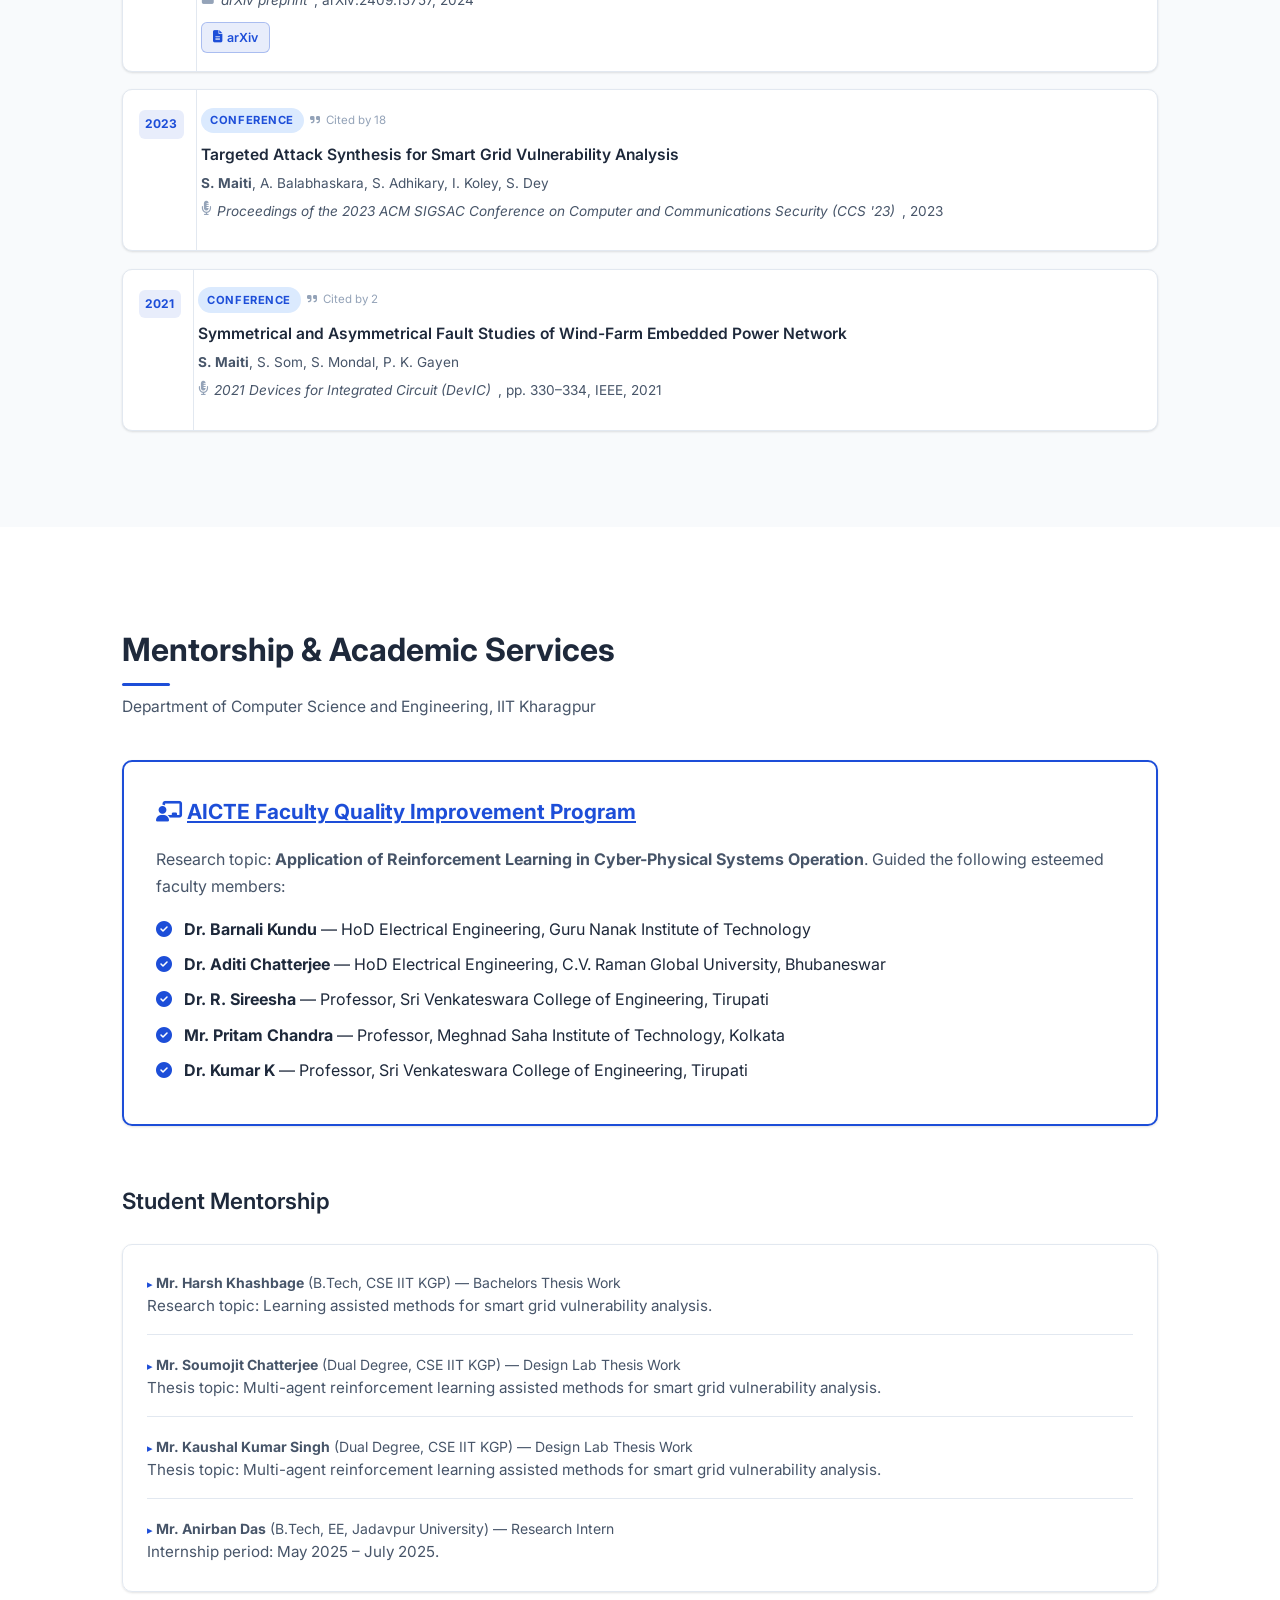
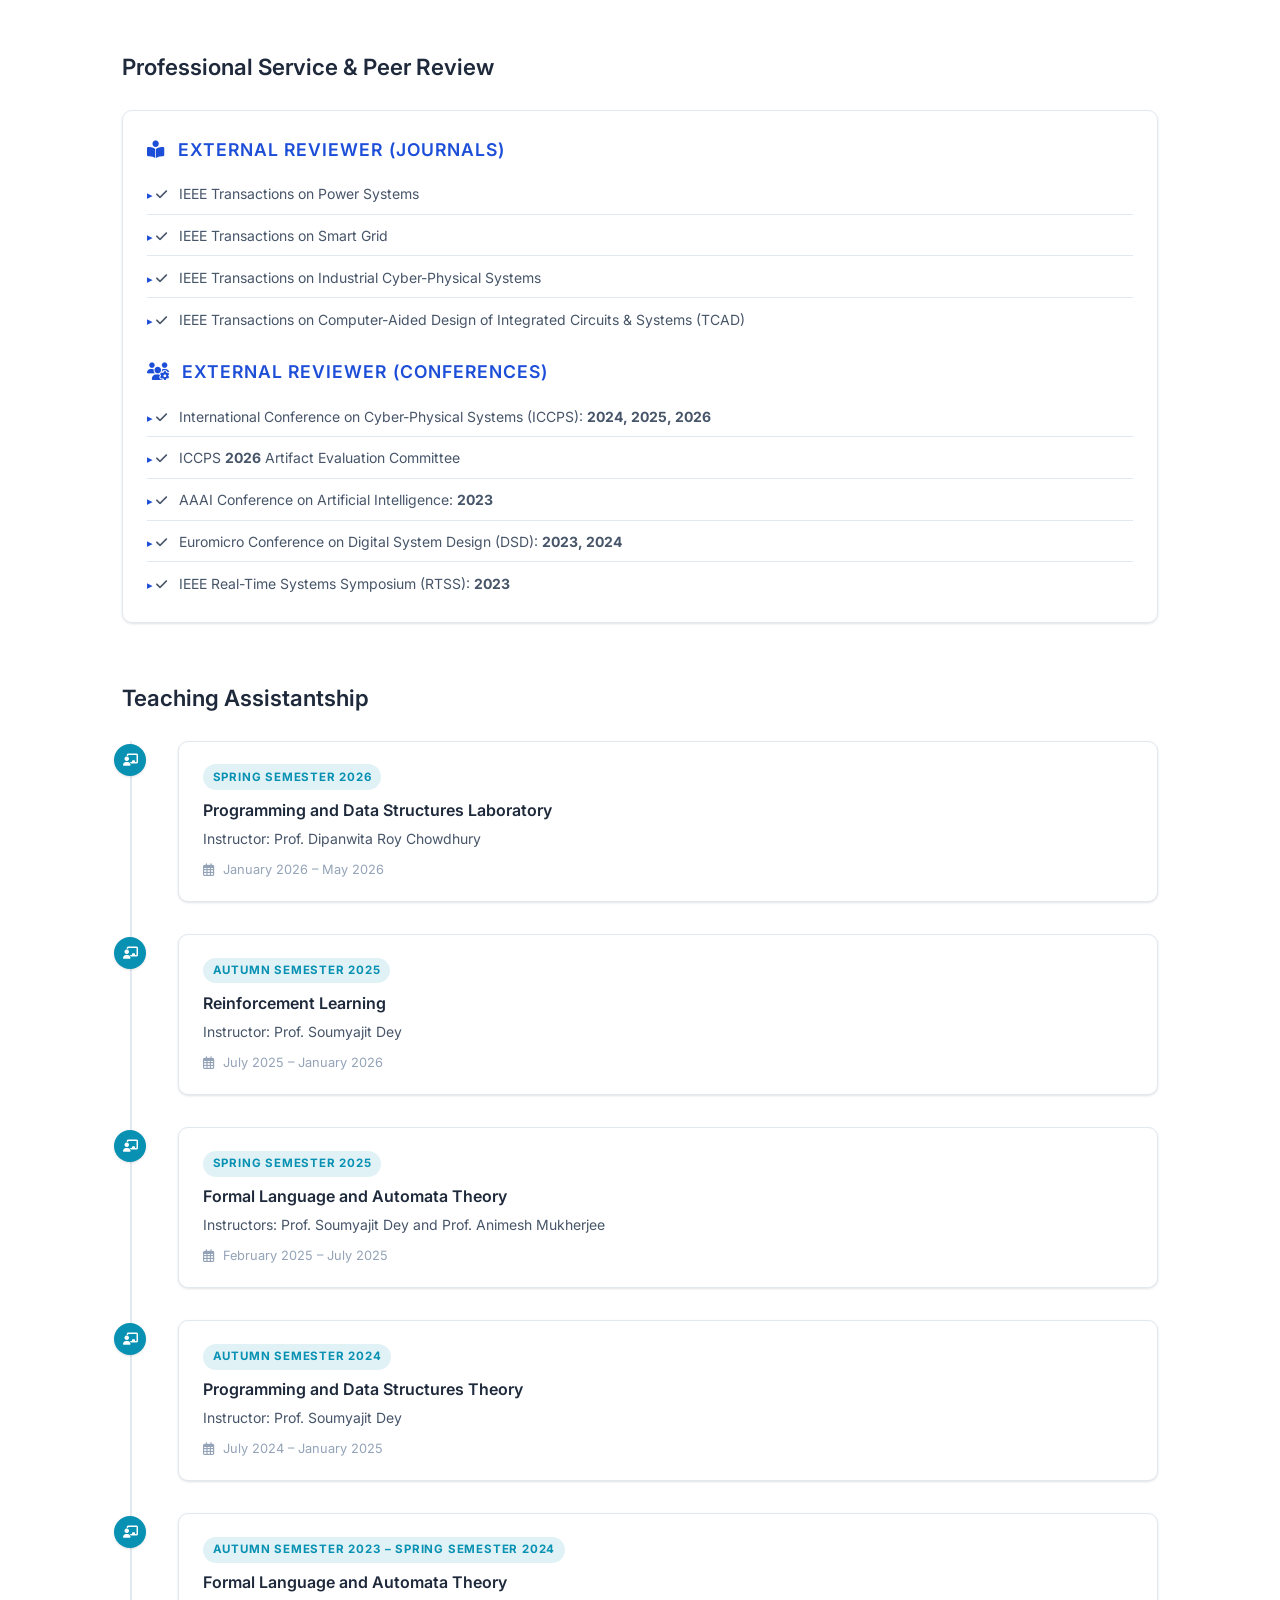
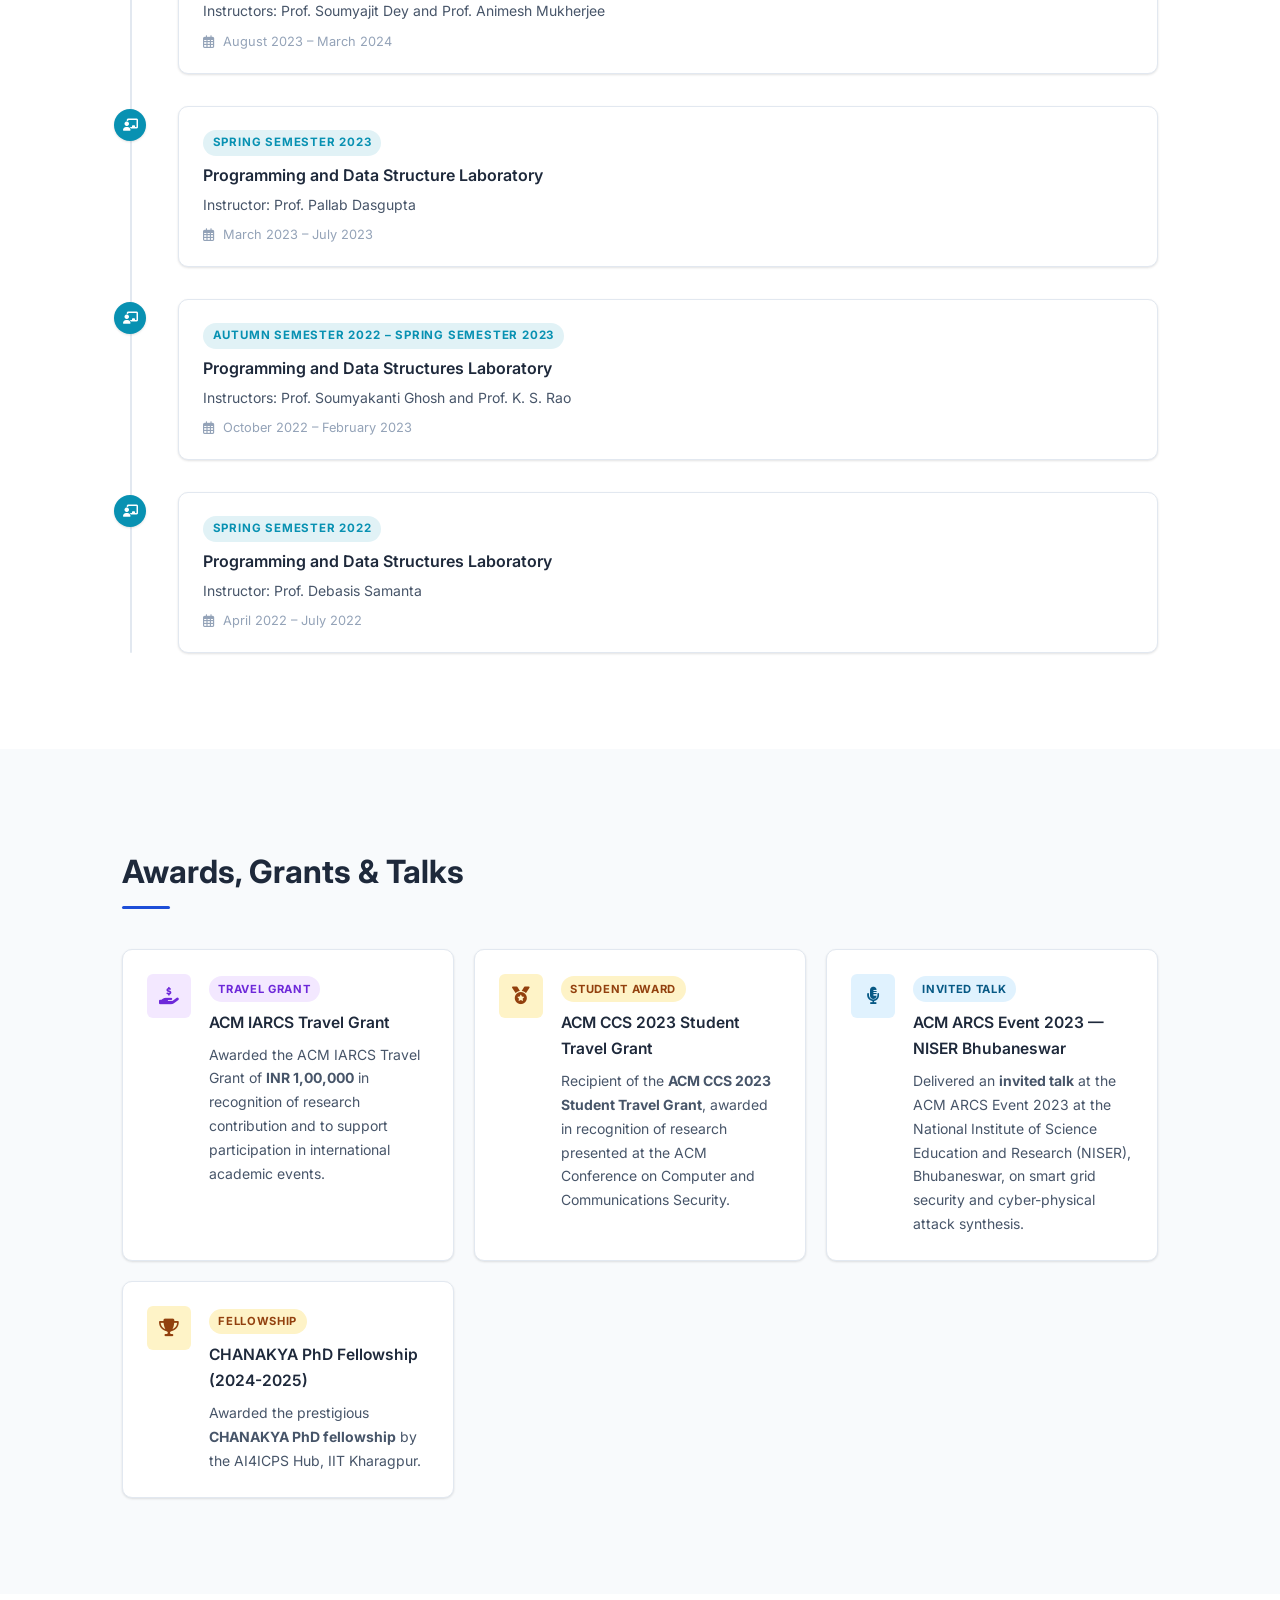
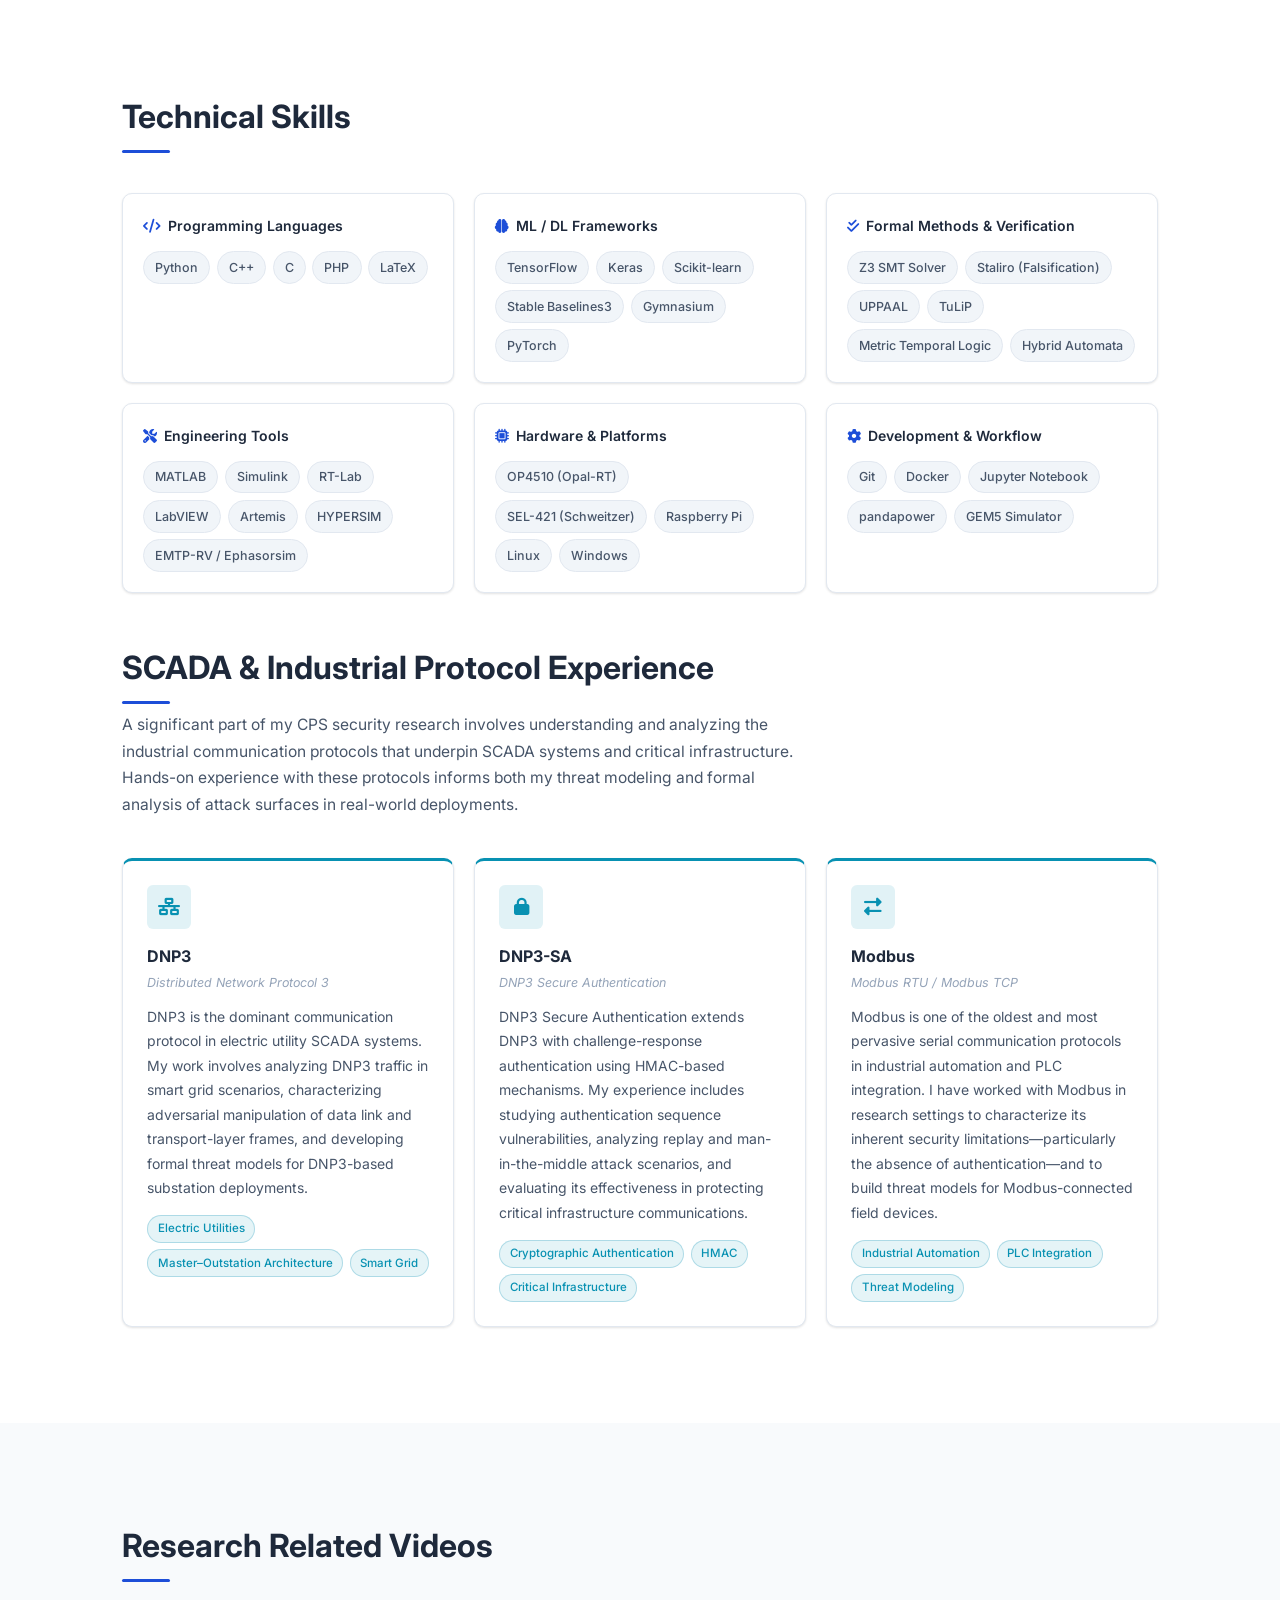
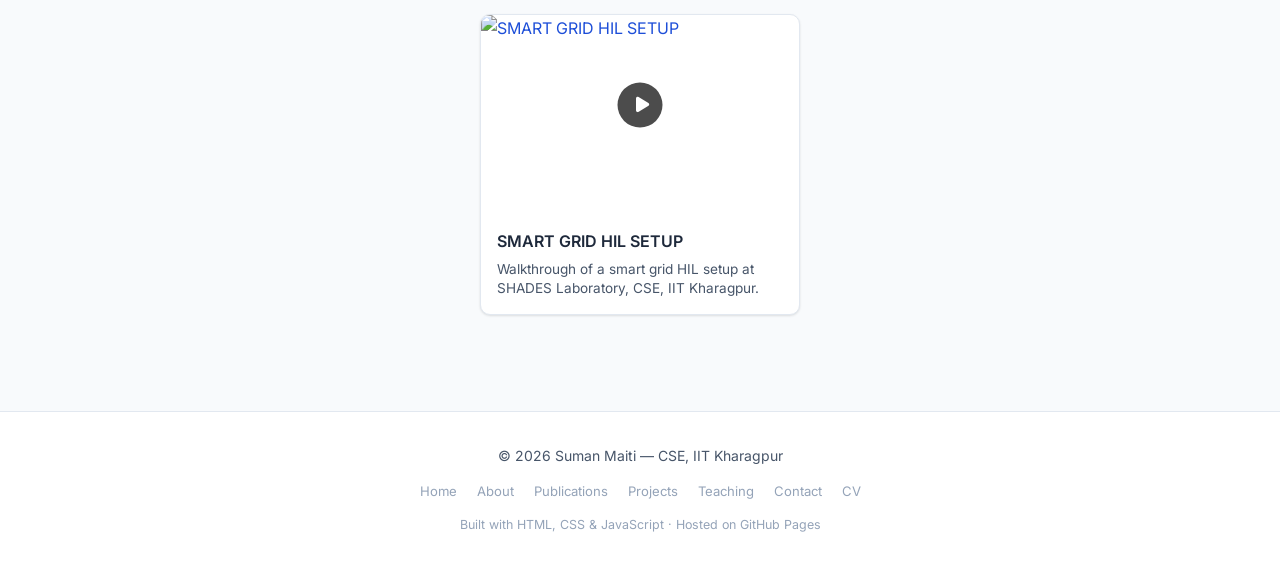
==== commit 0b6ee059: "Update projects and mentorship: remove F-1/10 in-progress, add SERB funding, add Anirban Das intern" ====
--- a/index.html
+++ b/index.html
@@ -396,11 +396,13 @@
                     <div class="proj-body">
                         <h3>Formal Methods for Smart Grid Privacy and Security</h3>
                         <p>Investigated vulnerabilities of IEEE 9, 14, and 39 bus power grid generation and distribution units using a reinforcement learning agent in combination with the formal falsification tool Staliro. The work produced targeted attack sequences and formal safety proofs under MTL specifications.</p>
+                        <p style="font-size: 0.85rem; color: var(--text-2); margin-top: 0.5rem;"><i class="fas fa-flask" style="margin-right: 0.35rem;"></i>Funded by the <strong>Science and Engineering Research Board (SERB)</strong>, Government of India.</p>
                         <div class="proj-tags">
                             <span class="ptag2">Formal Methods</span>
                             <span class="ptag2">Staliro</span>
                             <span class="ptag2">Reinforcement Learning</span>
                             <span class="ptag2">IEEE Bus Models</span>
+                            <span class="ptag2">SERB Funded</span>
                         </div>
                     </div>
                 </div>
@@ -436,12 +438,11 @@
                     <div class="proj-num">04</div>
                     <div class="proj-body">
                         <h3>Autonomous Driving in F-1/10 Vehicle</h3>
-                        <p>Designing a controller for an F-1/10 autonomous vehicle that enables it to follow a given track while avoiding obstacles. The project explores control strategies and safety guarantees for autonomous mobile platforms. <em>(Work in Progress)</em></p>
+                        <p>Designing a controller for an F-1/10 autonomous vehicle that enables it to follow a given track while avoiding obstacles. The project explores control strategies and safety guarantees for autonomous mobile platforms.</p>
                         <div class="proj-tags">
                             <span class="ptag2">Autonomous Systems</span>
                             <span class="ptag2">Control Theory</span>
                             <span class="ptag2">F-1/10 Platform</span>
-                            <span class="ptag2">In Progress</span>
                         </div>
                     </div>
                 </div>
@@ -578,9 +579,13 @@
                         <strong>Mr. Soumojit Chatterjee</strong> (Dual Degree, CSE IIT KGP) &mdash; Design Lab Thesis Work<br>
                         <span style="color: var(--text-2); font-size: 0.95rem;">Thesis topic: Multi-agent reinforcement learning assisted methods for smart grid vulnerability analysis.</span>
                     </li>
-                    <li style="margin-bottom: 0;">
+                    <li style="margin-bottom: 1rem; padding-bottom: 1rem; border-bottom: 1px solid var(--border);">
                         <strong>Mr. Kaushal Kumar Singh</strong> (Dual Degree, CSE IIT KGP) &mdash; Design Lab Thesis Work<br>
                         <span style="color: var(--text-2); font-size: 0.95rem;">Thesis topic: Multi-agent reinforcement learning assisted methods for smart grid vulnerability analysis.</span>
+                    </li>
+                    <li style="margin-bottom: 0;">
+                        <strong>Mr. Anirban Das</strong> (B.Tech, EE, Jadavpur University) &mdash; Research Intern<br>
+                        <span style="color: var(--text-2); font-size: 0.95rem;">Internship period: May 2025 – July 2025.</span>
                     </li>
                 </ul>
             </div>
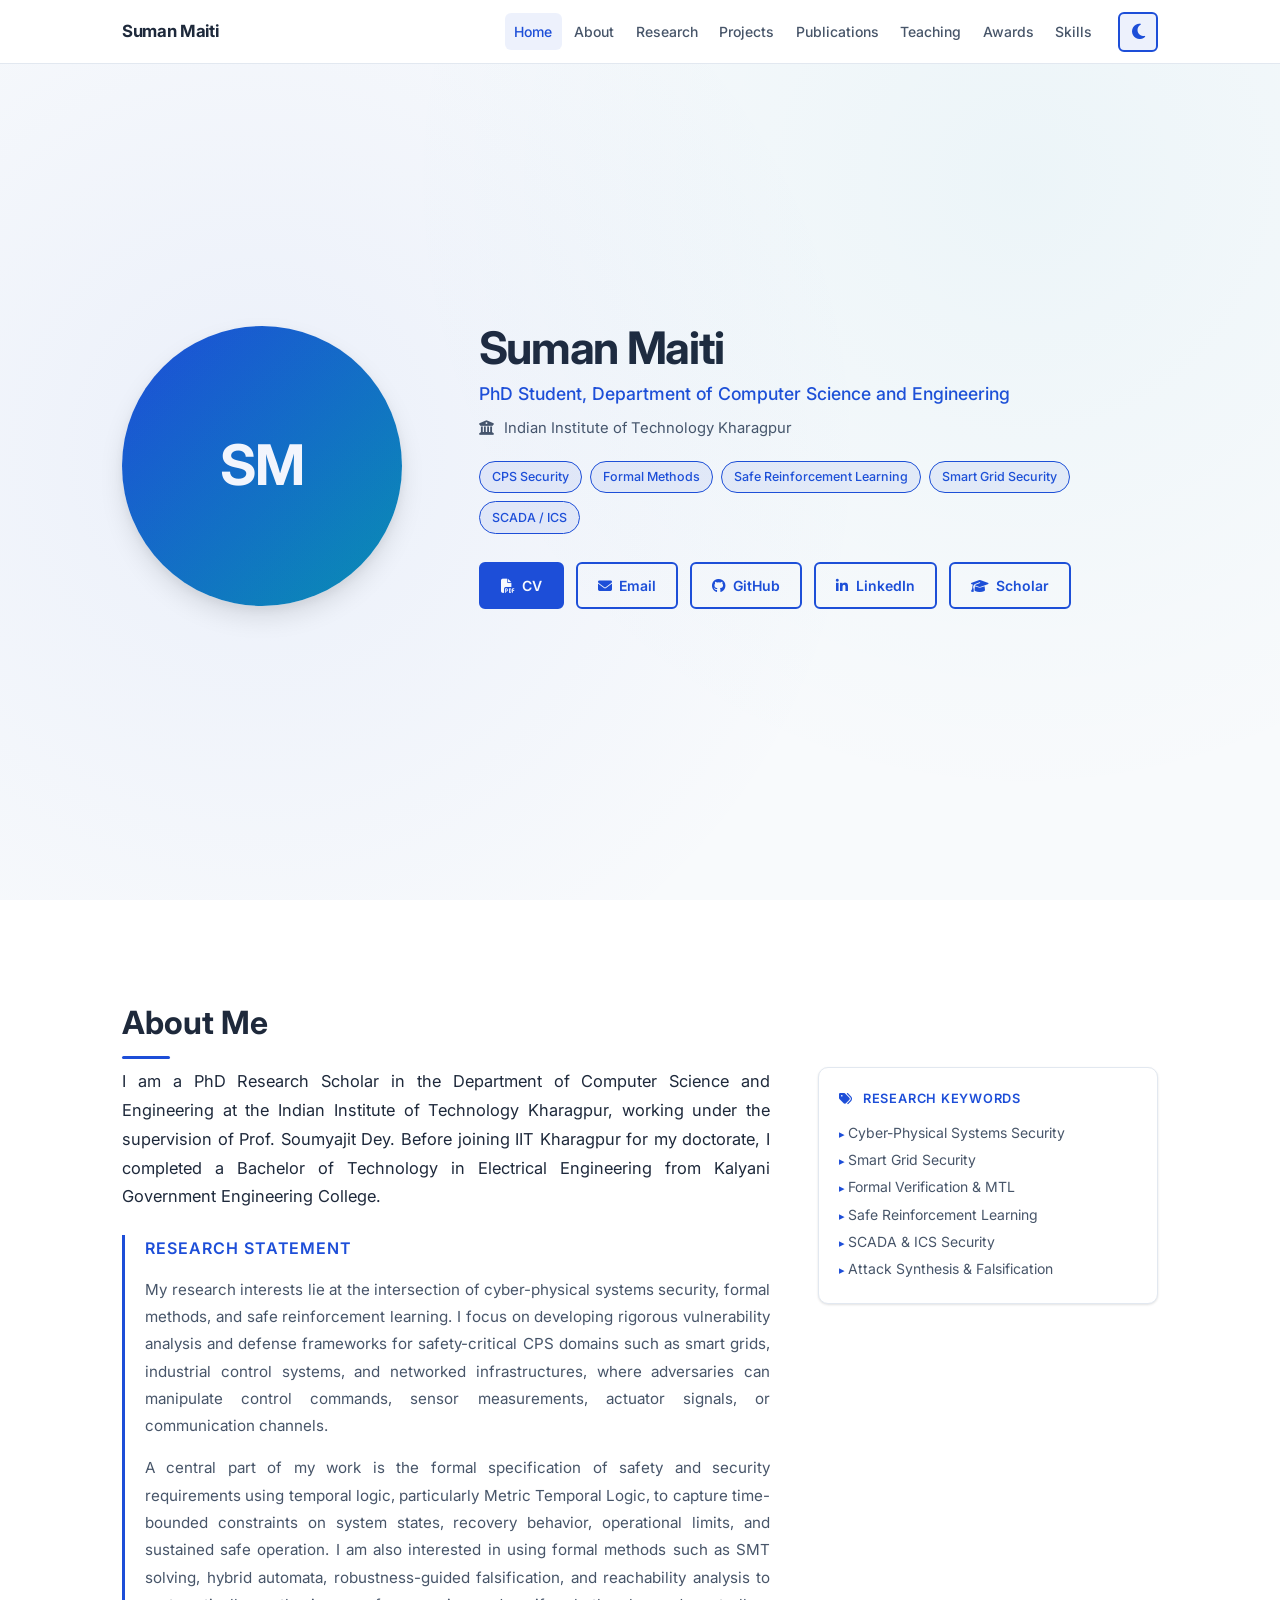
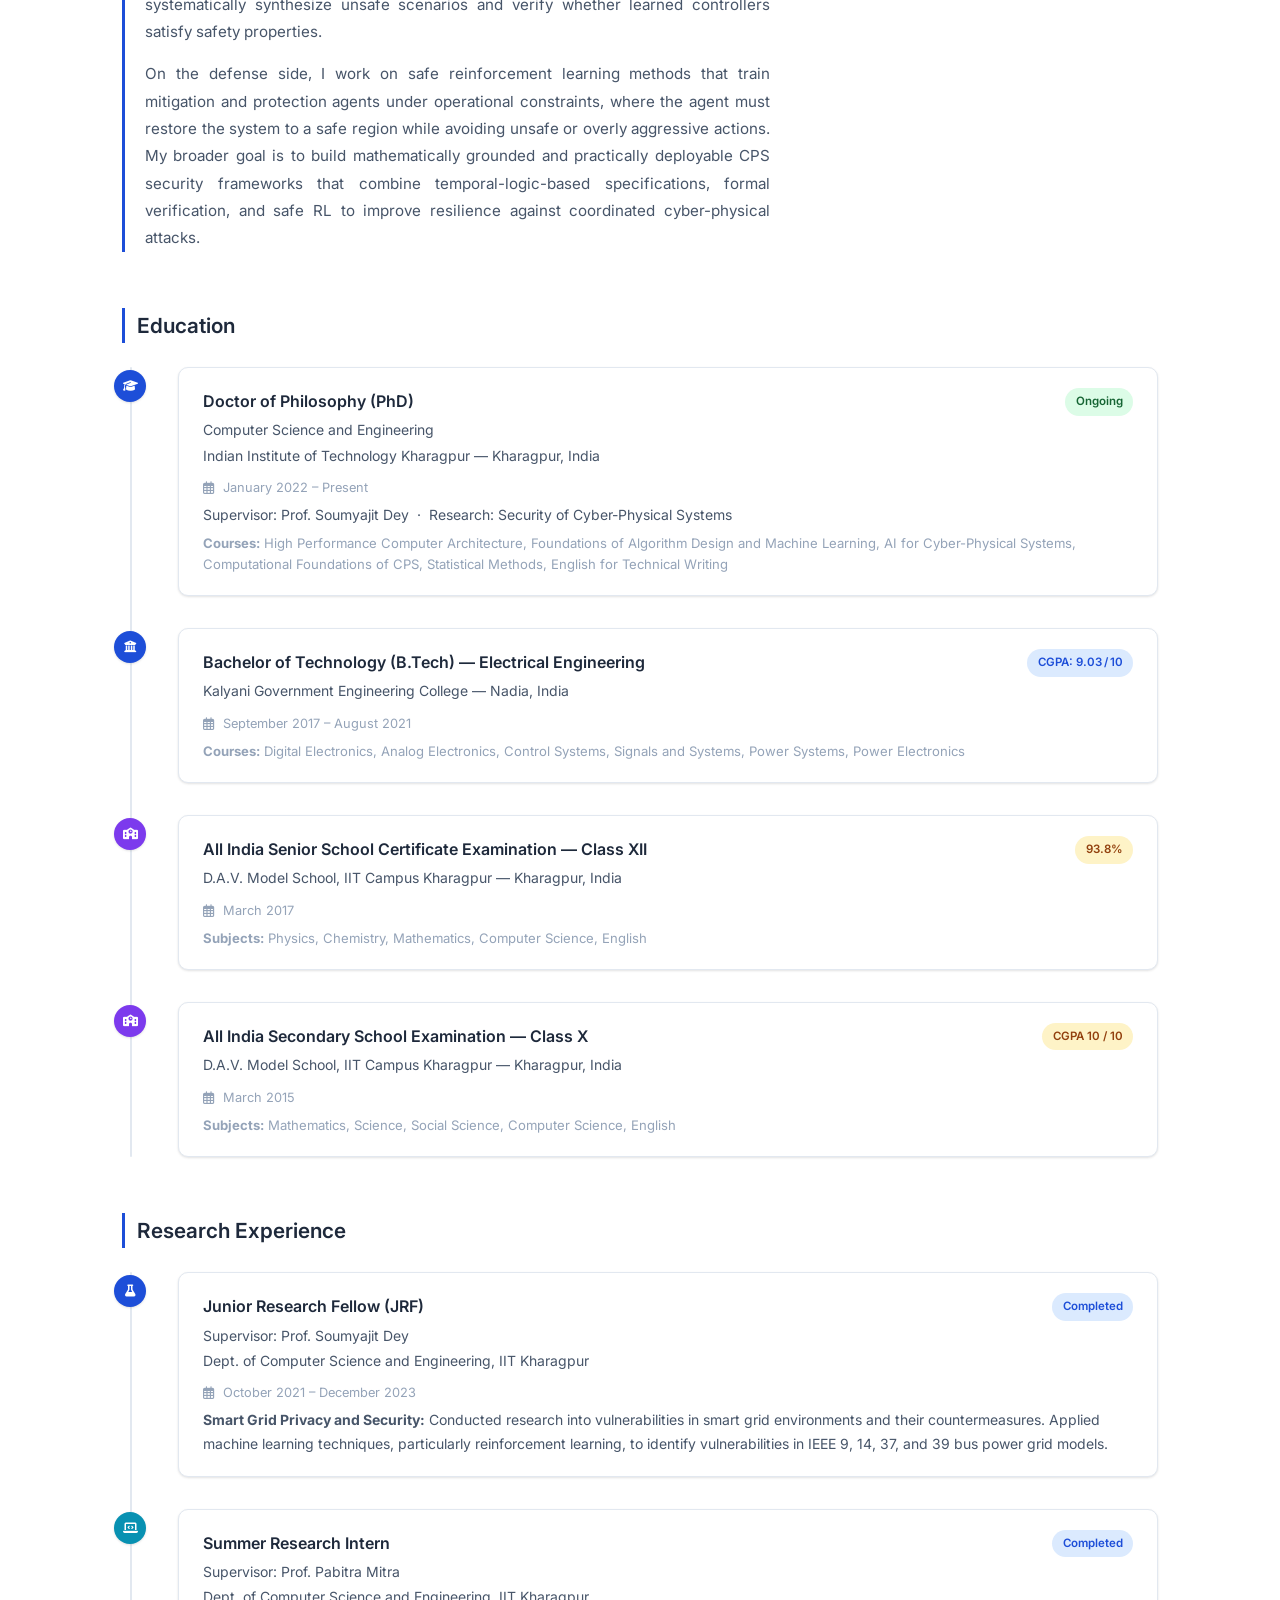
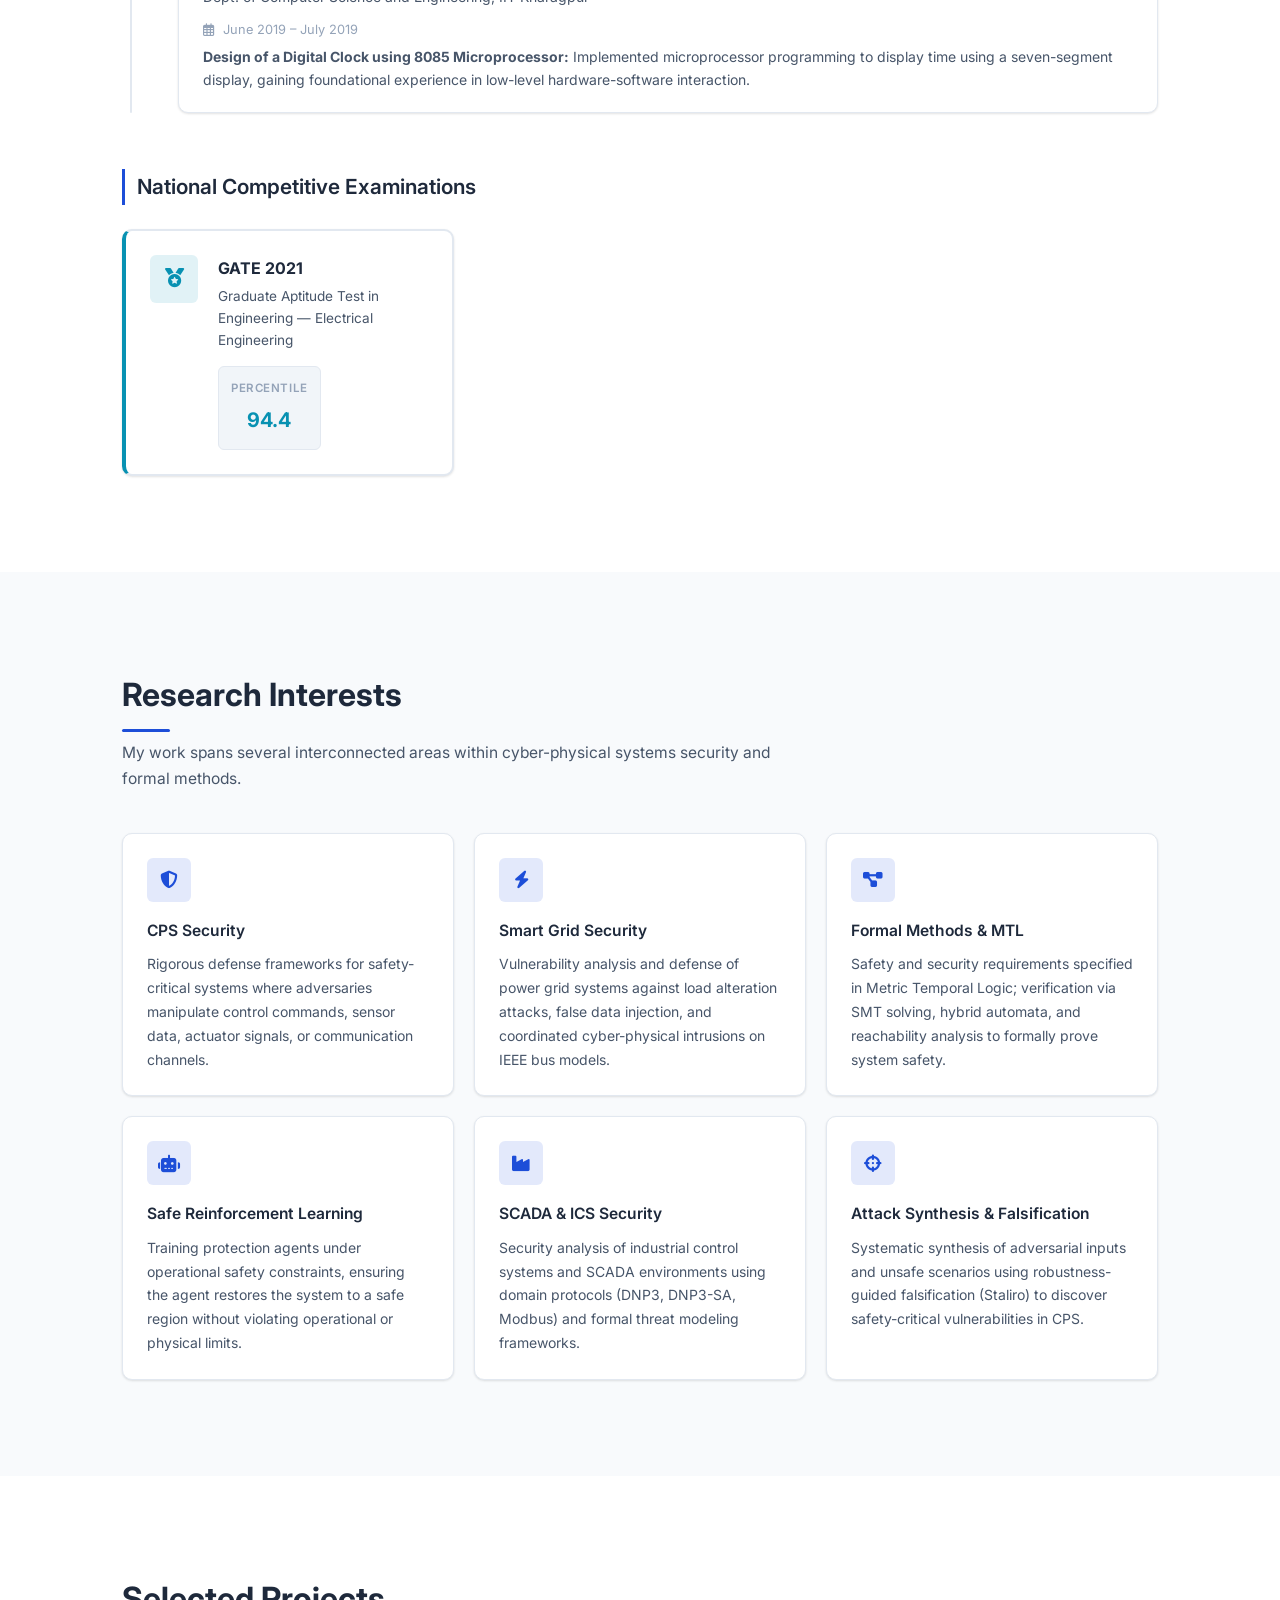
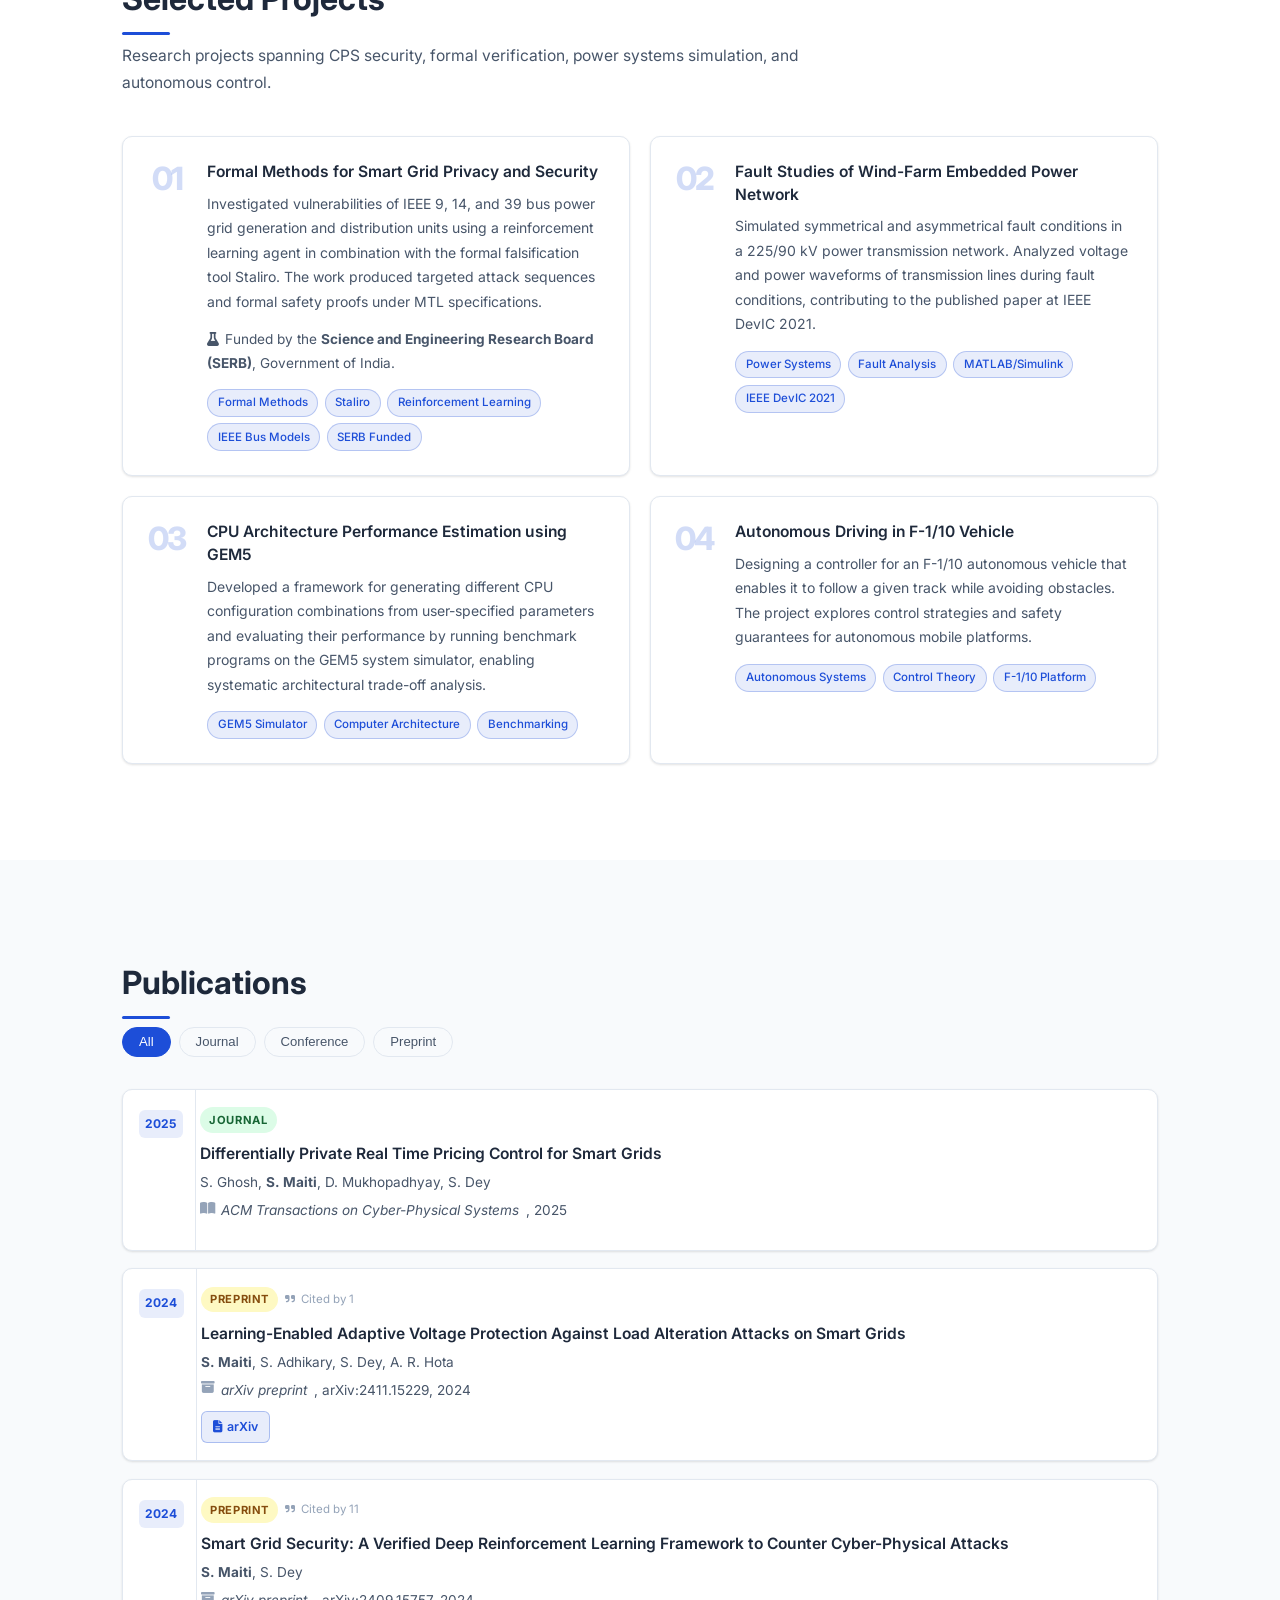
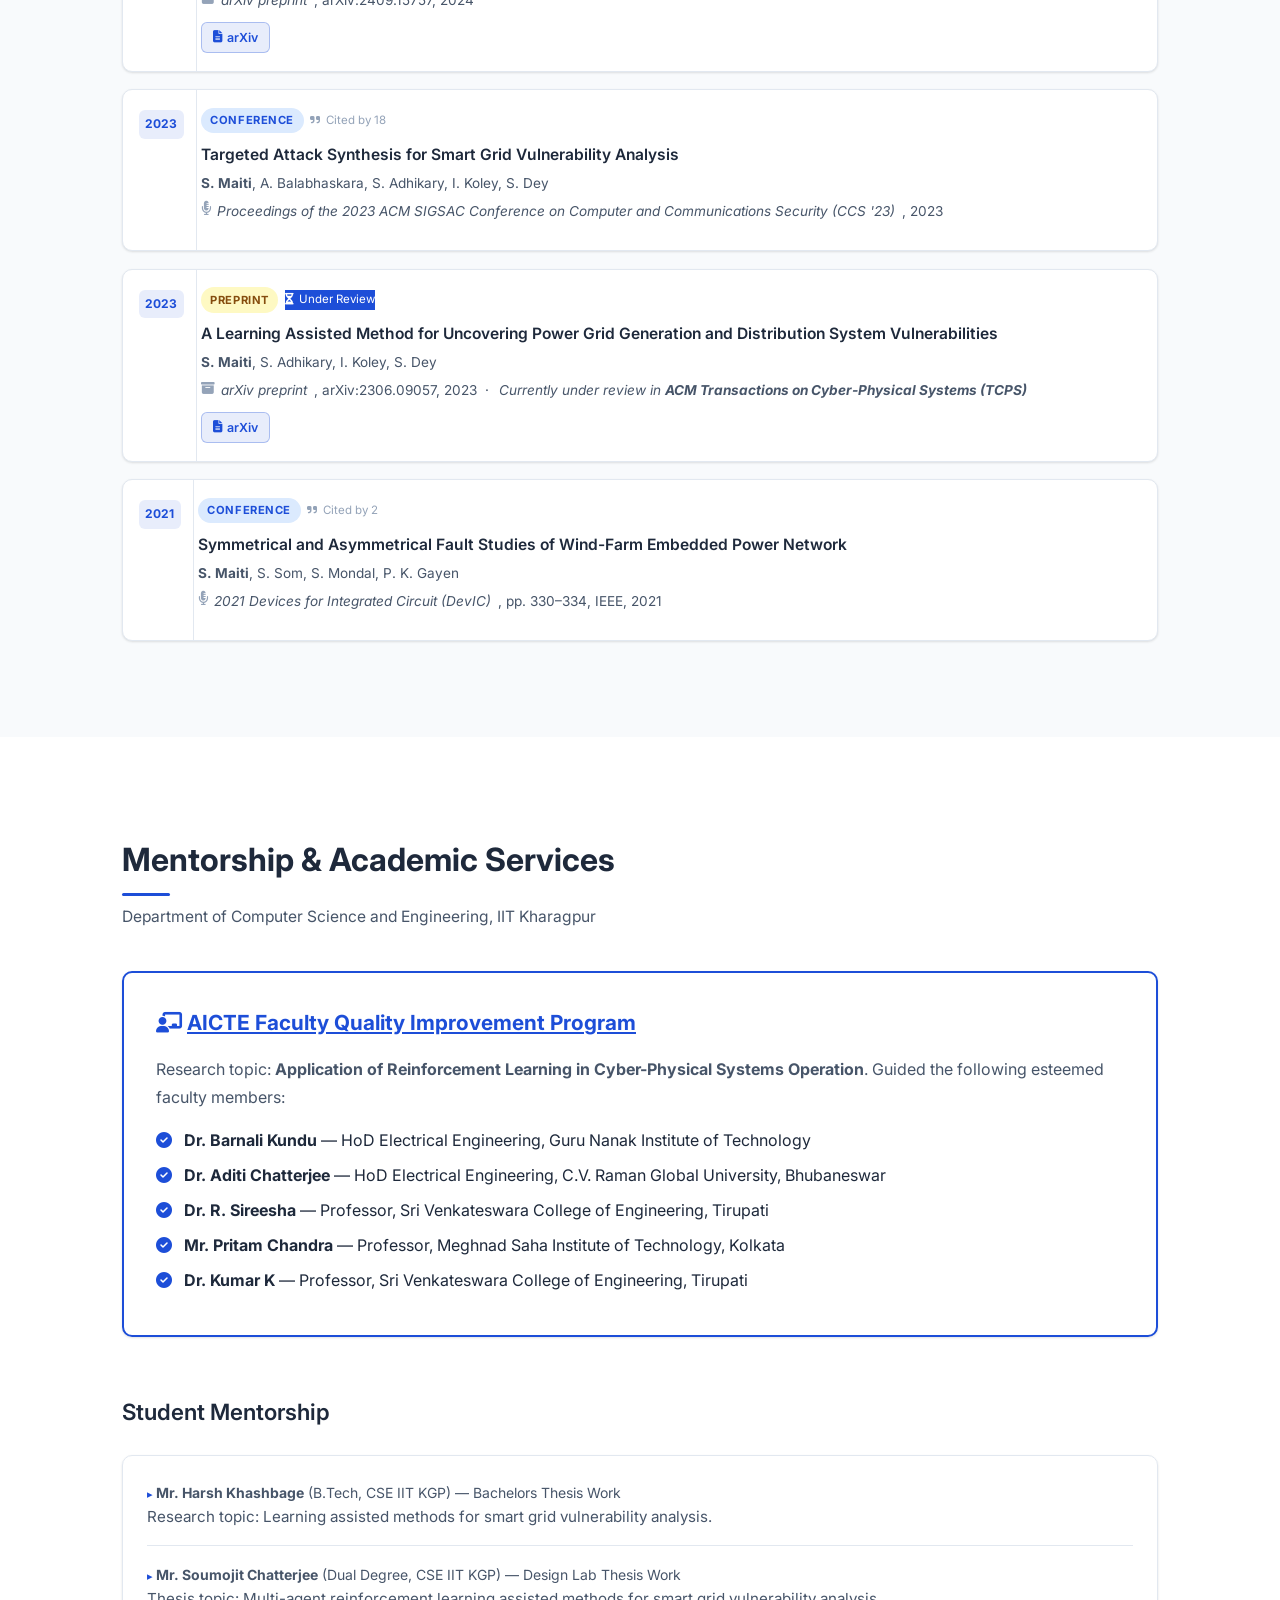
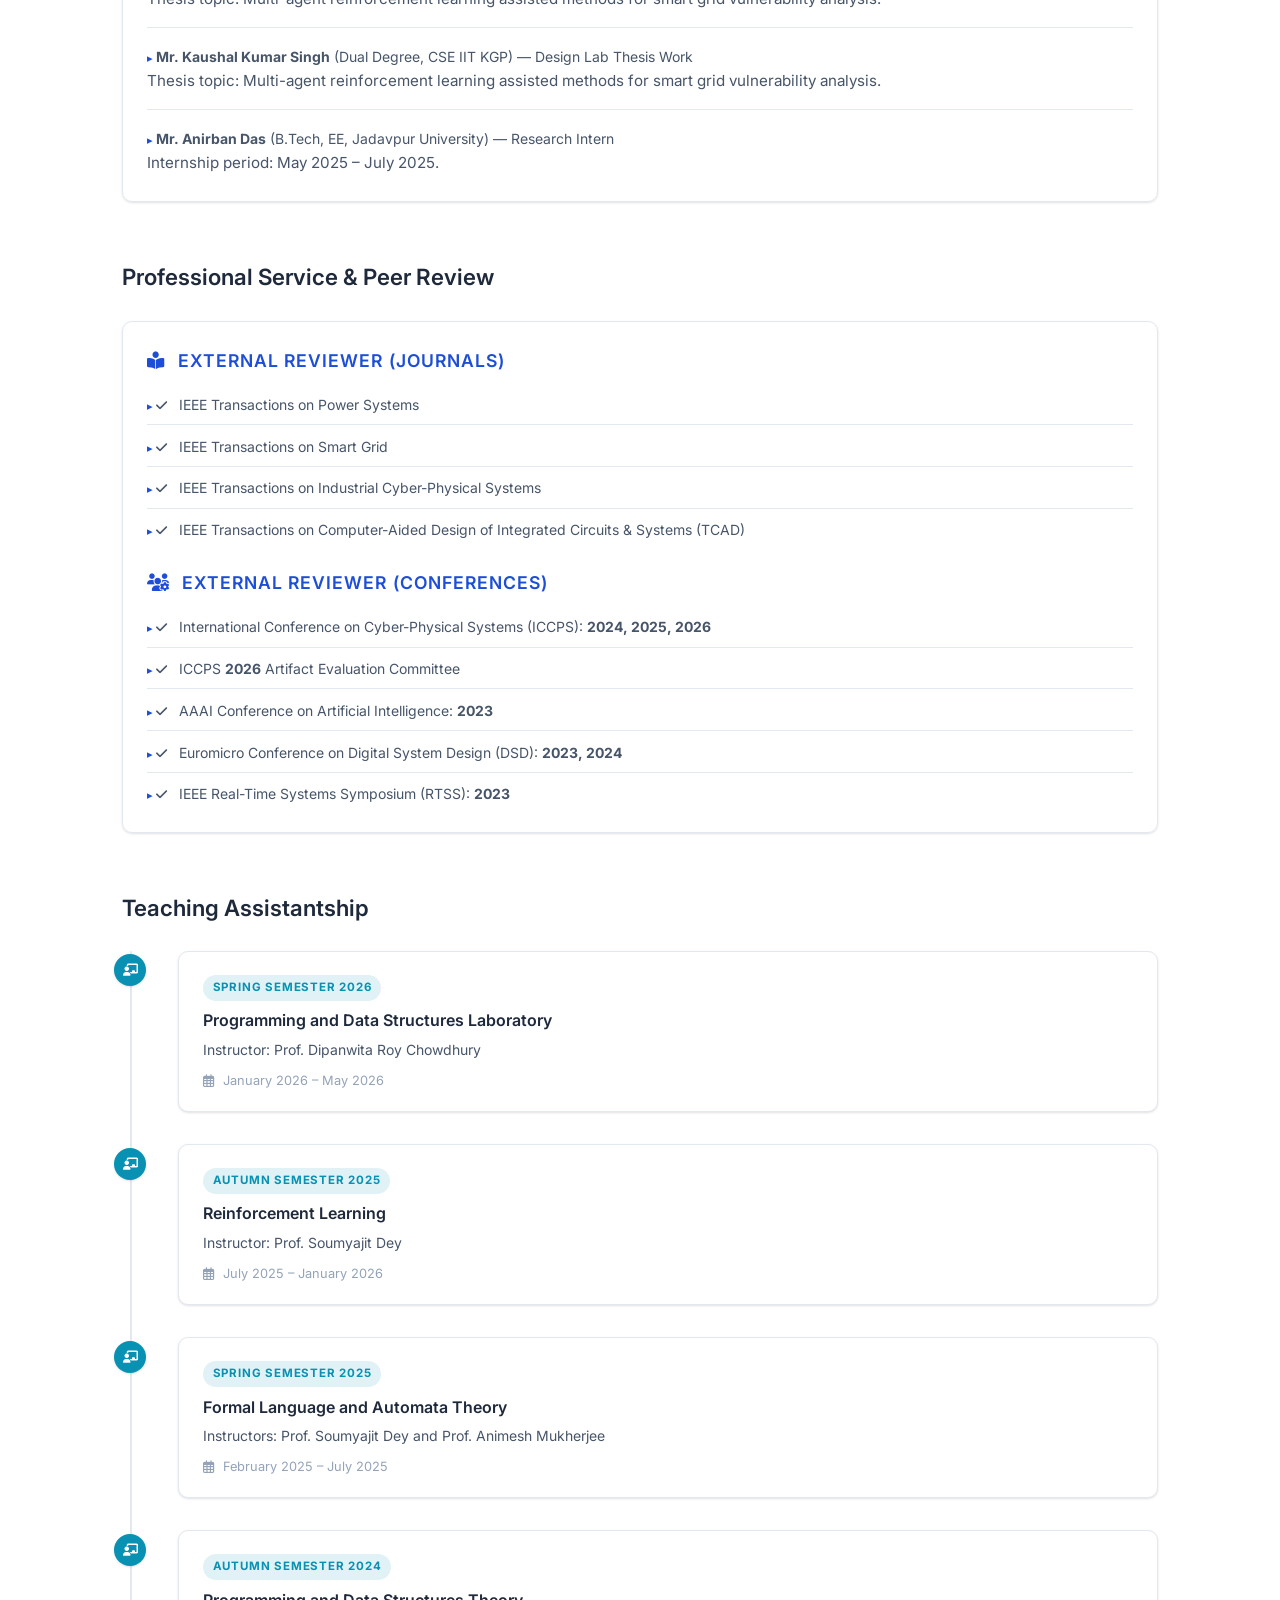
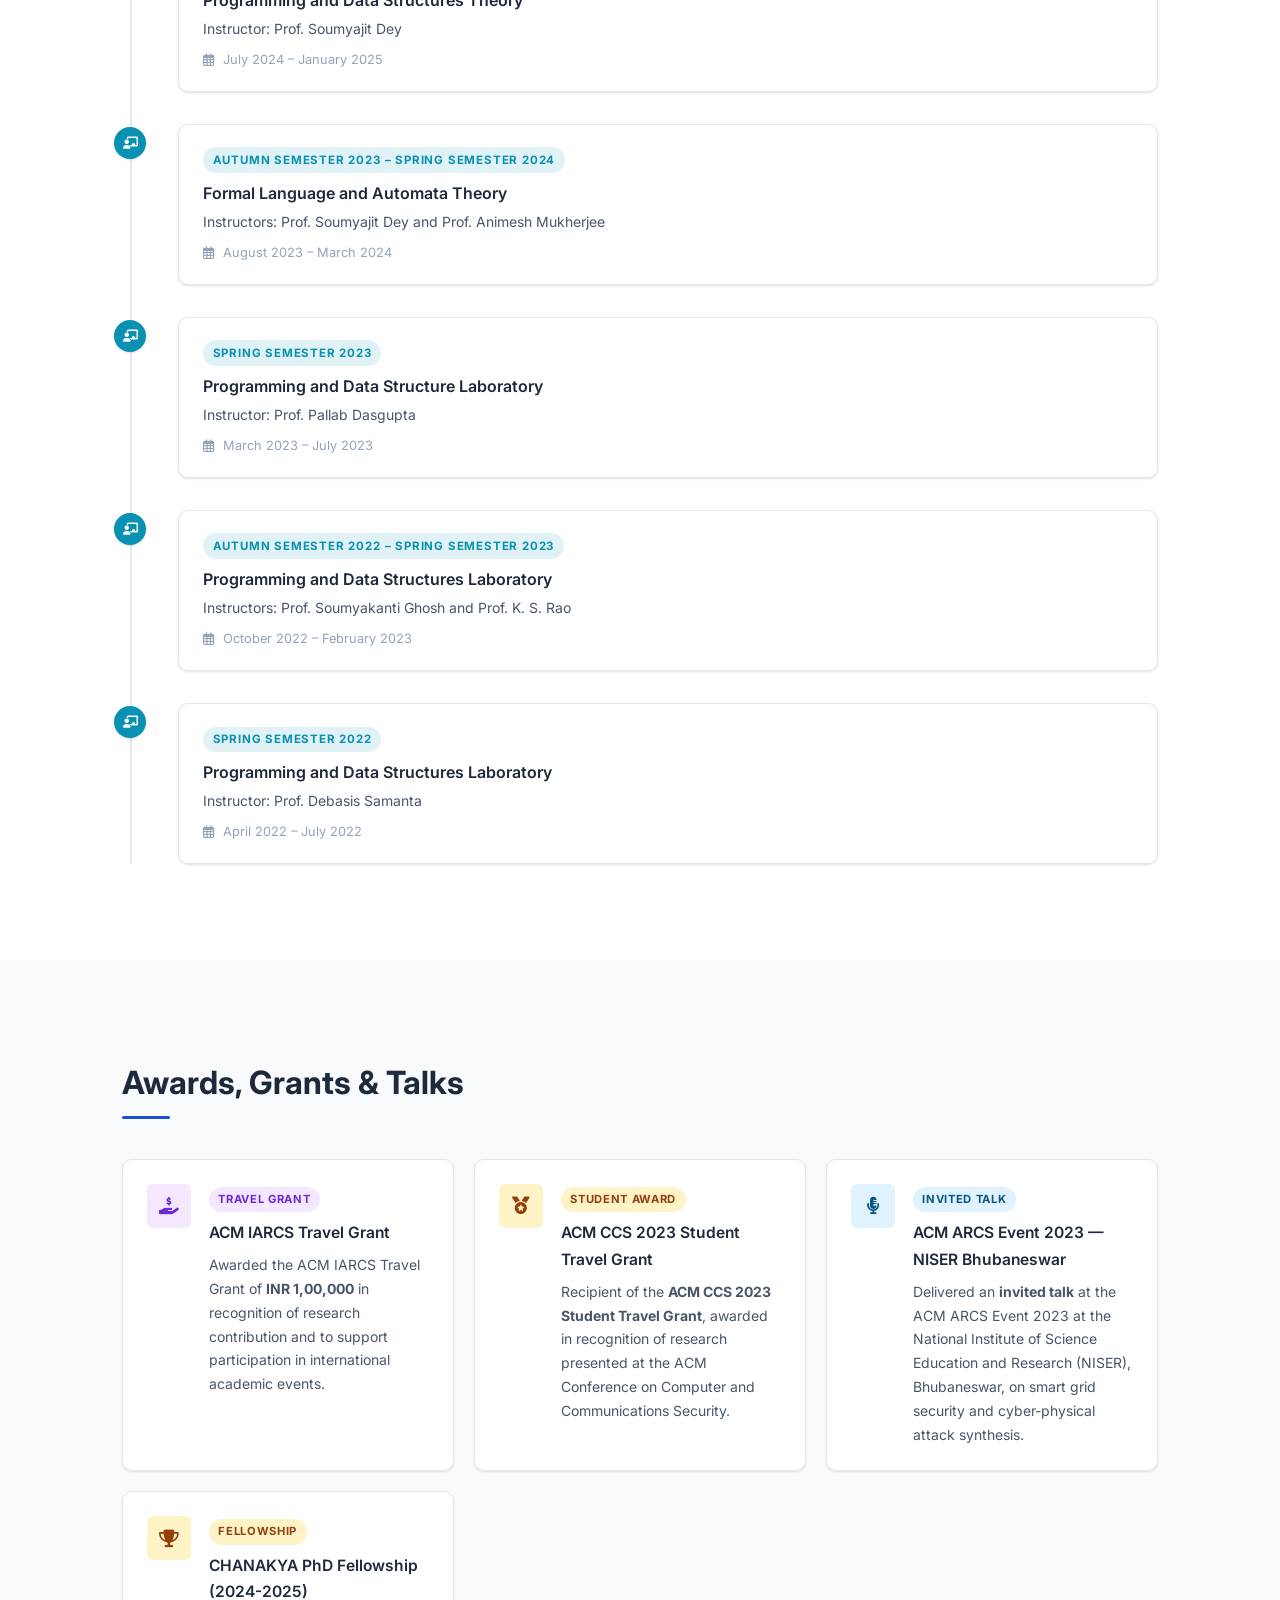
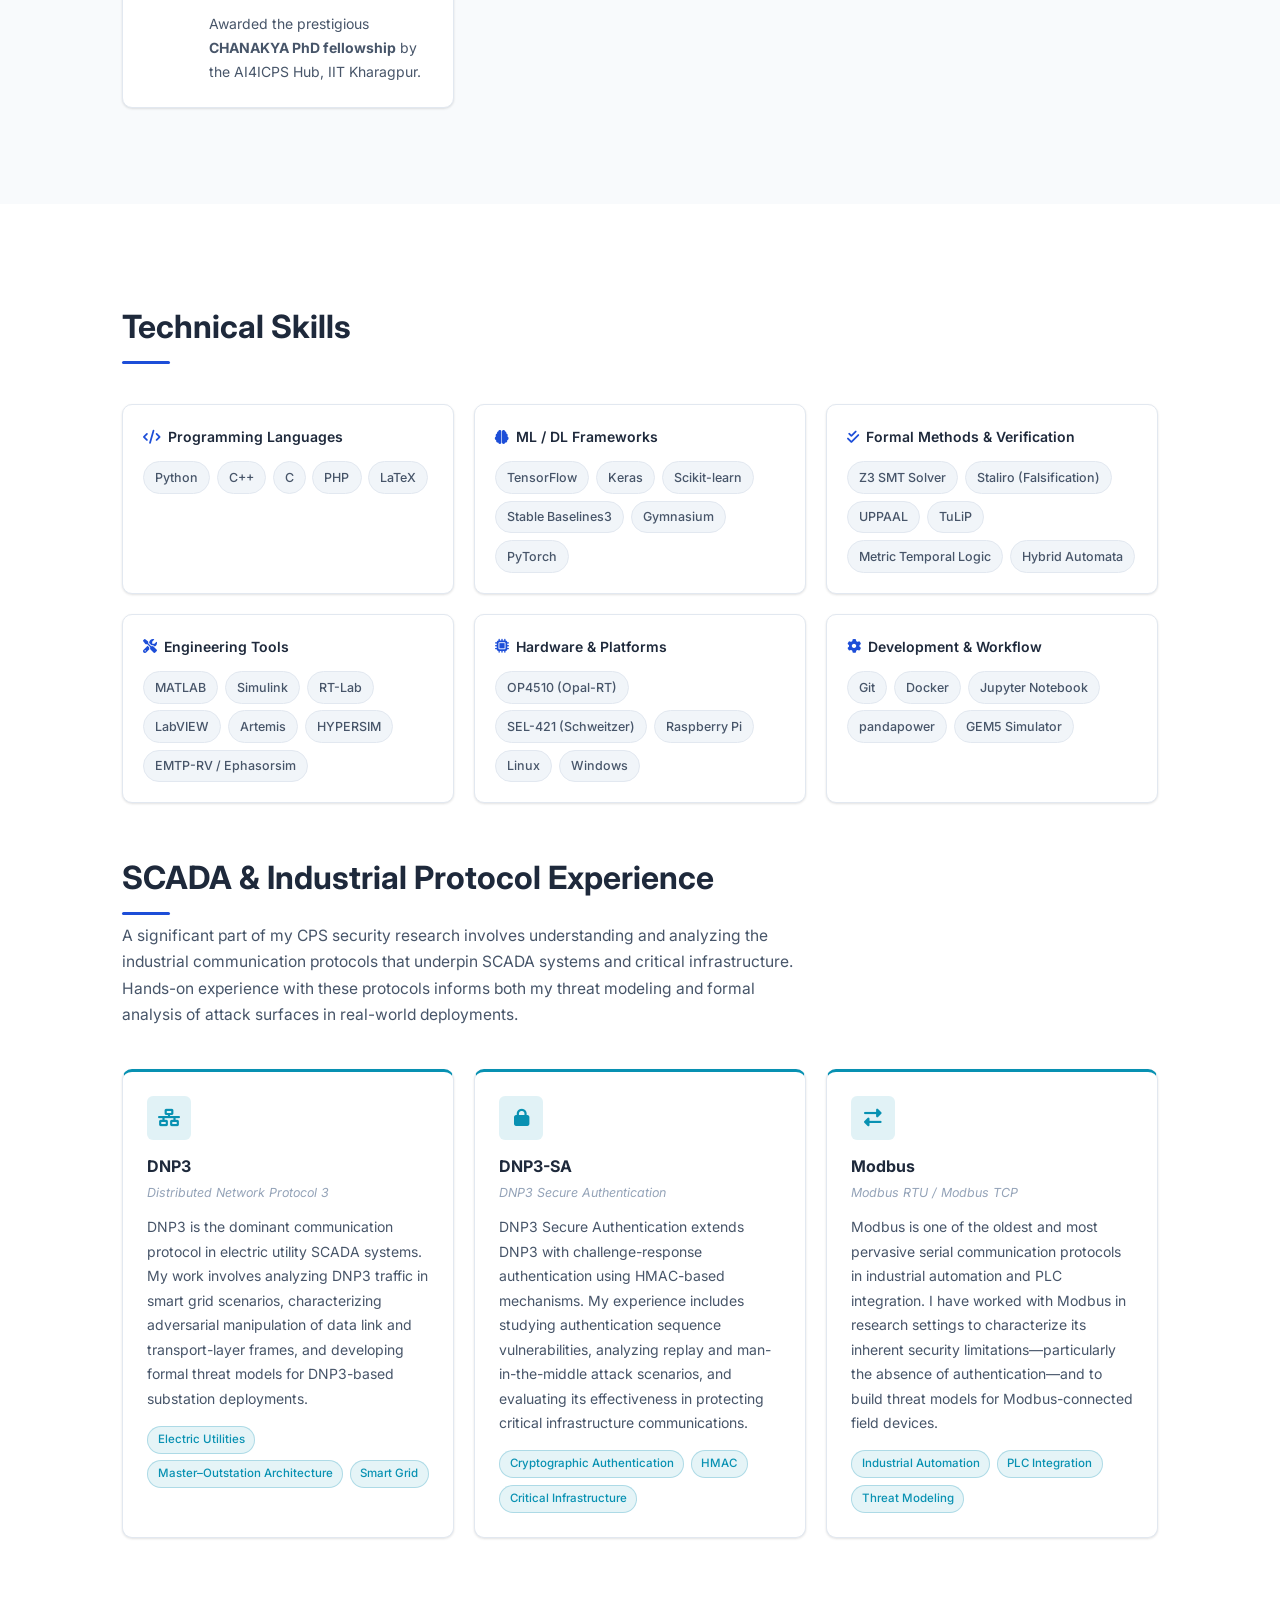
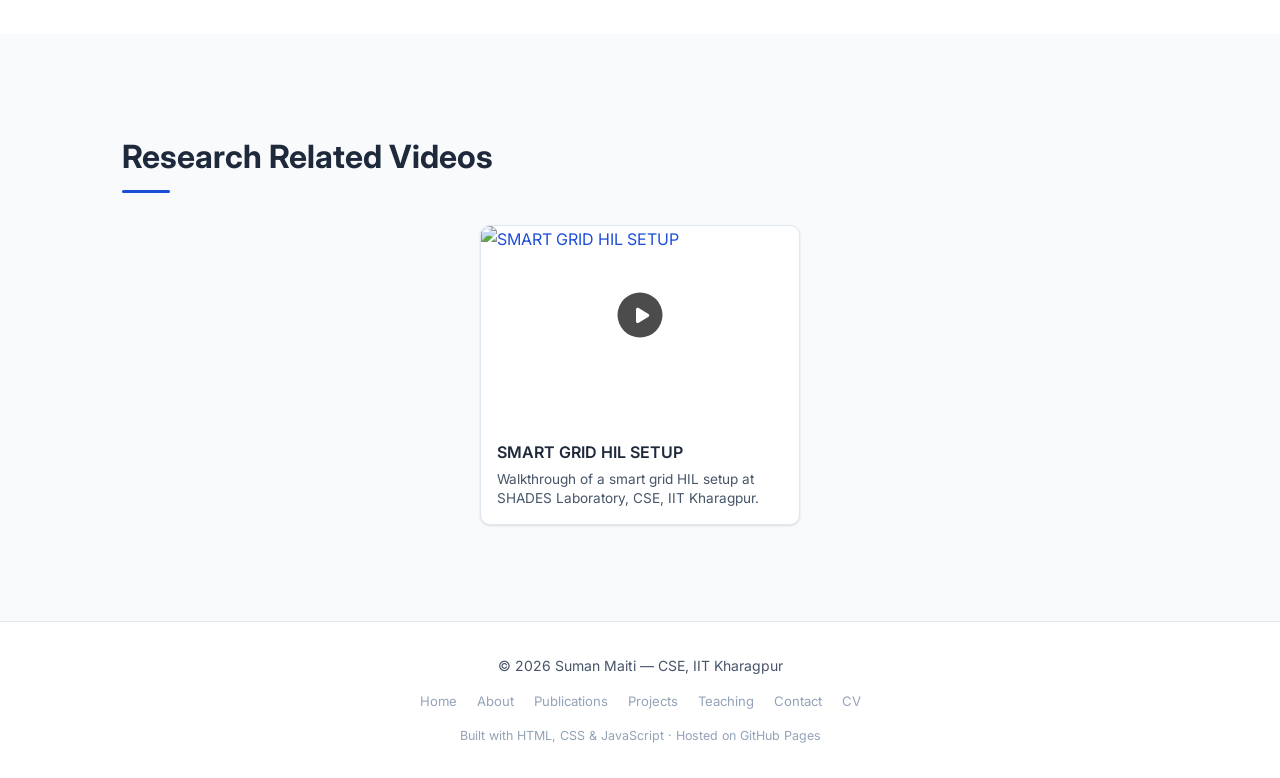
==== commit 04a368fd: "Add arXiv:2306.09057 paper as under review in ACM TCPS" ====
--- a/index.html
+++ b/index.html
@@ -531,6 +531,22 @@
 
 
 
+                <div class="pub-card reveal" data-type="preprint">
+                    <div class="pub-card-left"><span class="pub-year-badge">2023</span></div>
+                    <div class="pub-card-body">
+                        <div class="pub-badges">
+                            <span class="type-badge preprint">Preprint</span>
+                            <span class="cite-badge" style="background: var(--accent); color: #fff;"><i class="fas fa-hourglass-half" aria-hidden="true"></i> Under Review</span>
+                        </div>
+                        <h3 class="pub-title">A Learning Assisted Method for Uncovering Power Grid Generation and Distribution System Vulnerabilities</h3>
+                        <p class="pub-authors"><strong>S. Maiti</strong>, S. Adhikary, I. Koley, S. Dey</p>
+                        <p class="pub-venue"><i class="fas fa-archive" aria-hidden="true"></i> <em>arXiv preprint</em>, arXiv:2306.09057, 2023 &nbsp;&middot;&nbsp; <em>Currently under review in <strong>ACM Transactions on Cyber-Physical Systems (TCPS)</strong></em></p>
+                        <div class="pub-links-row">
+                            <a href="https://arxiv.org/abs/2306.09057" class="pub-link" target="_blank" rel="noopener"><i class="fas fa-file-alt" aria-hidden="true"></i> arXiv</a>
+                        </div>
+                    </div>
+                </div>
+
                 <!-- 2021 -->
                 <div class="pub-card reveal" data-type="conference">
                     <div class="pub-card-left"><span class="pub-year-badge">2021</span></div>
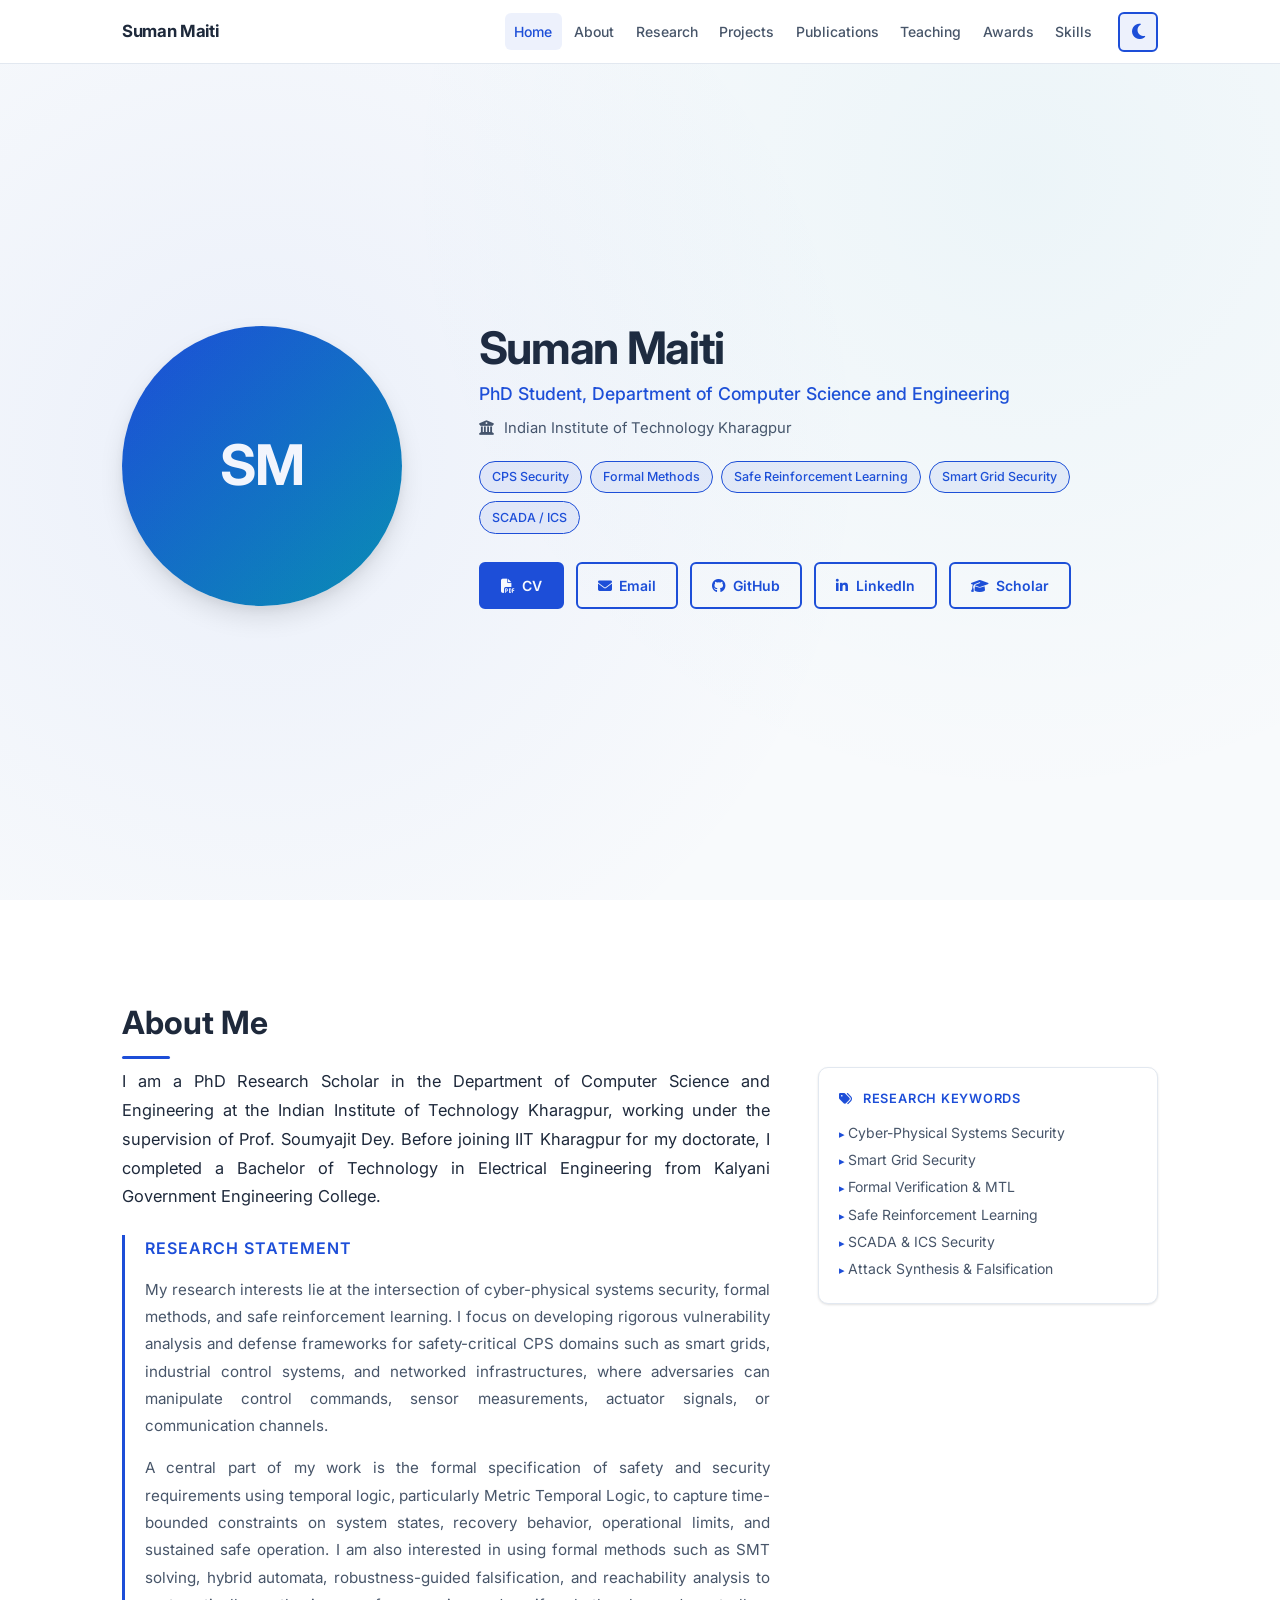
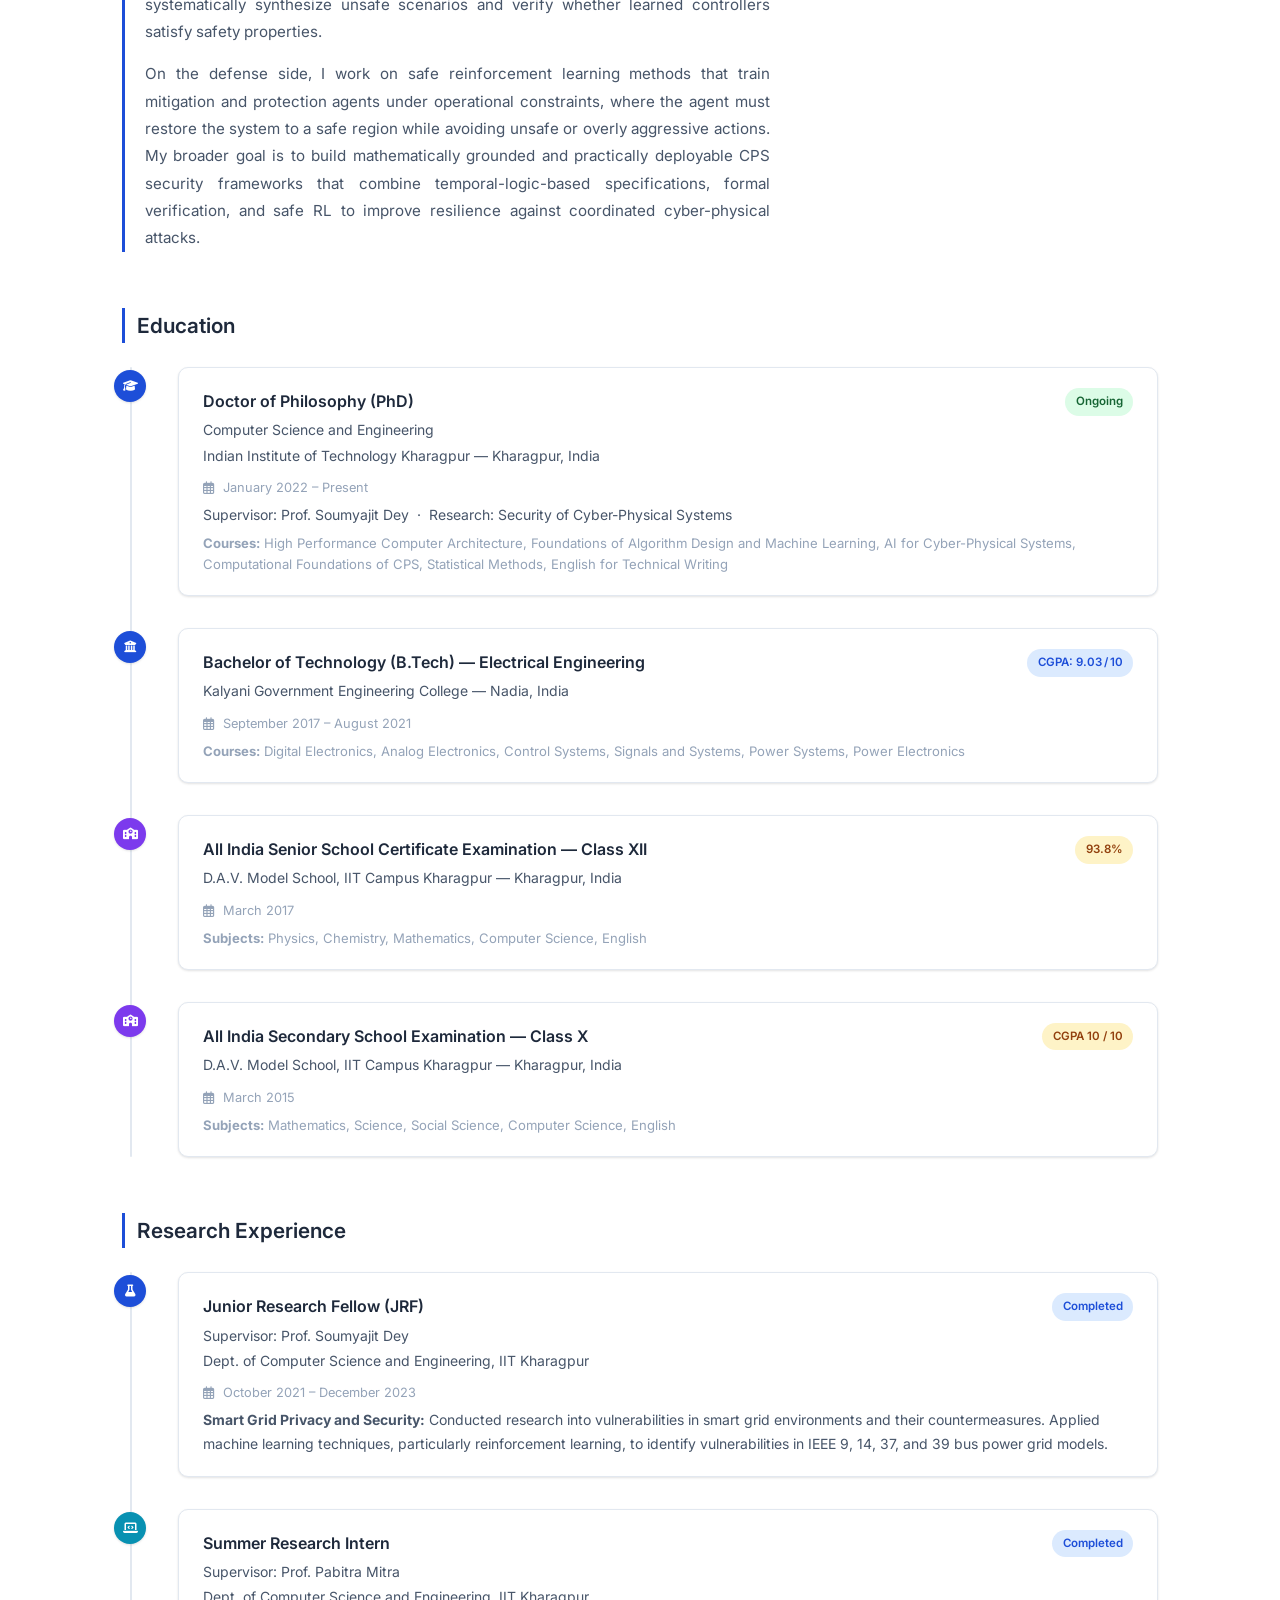
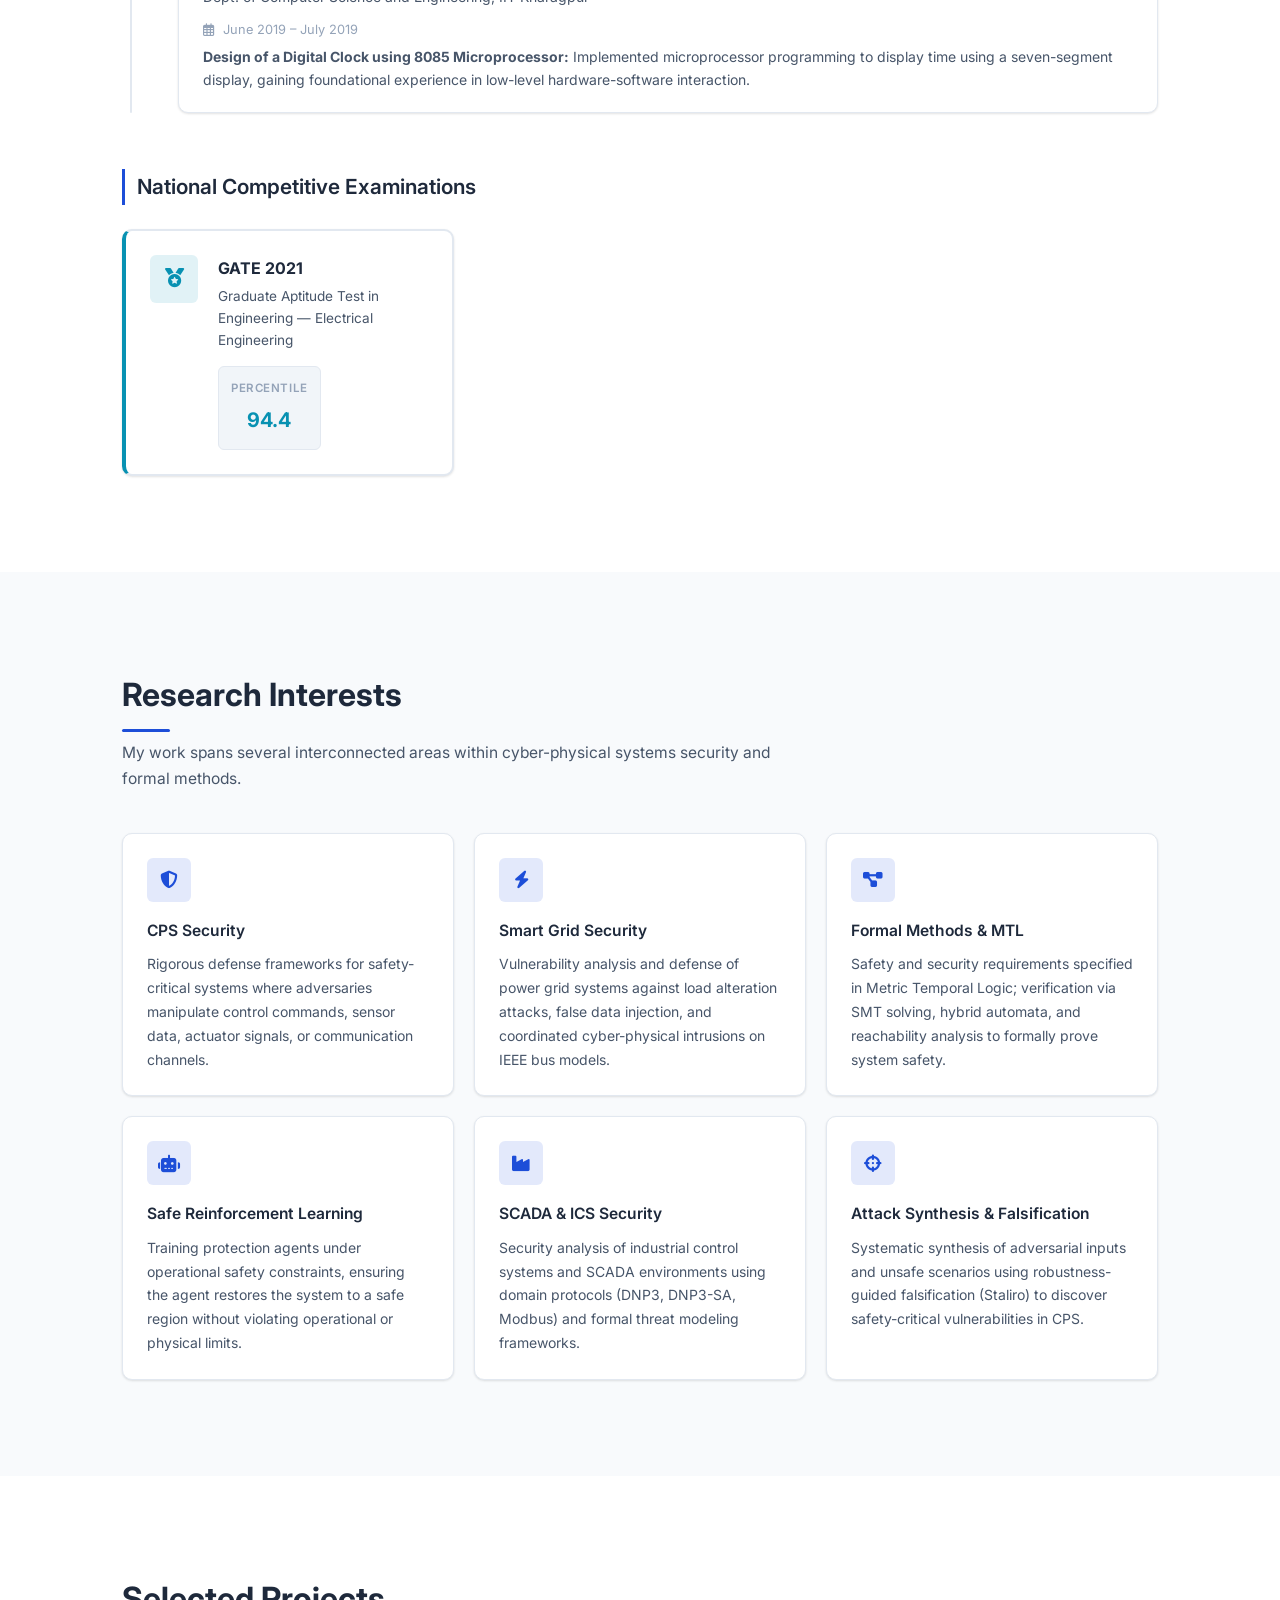
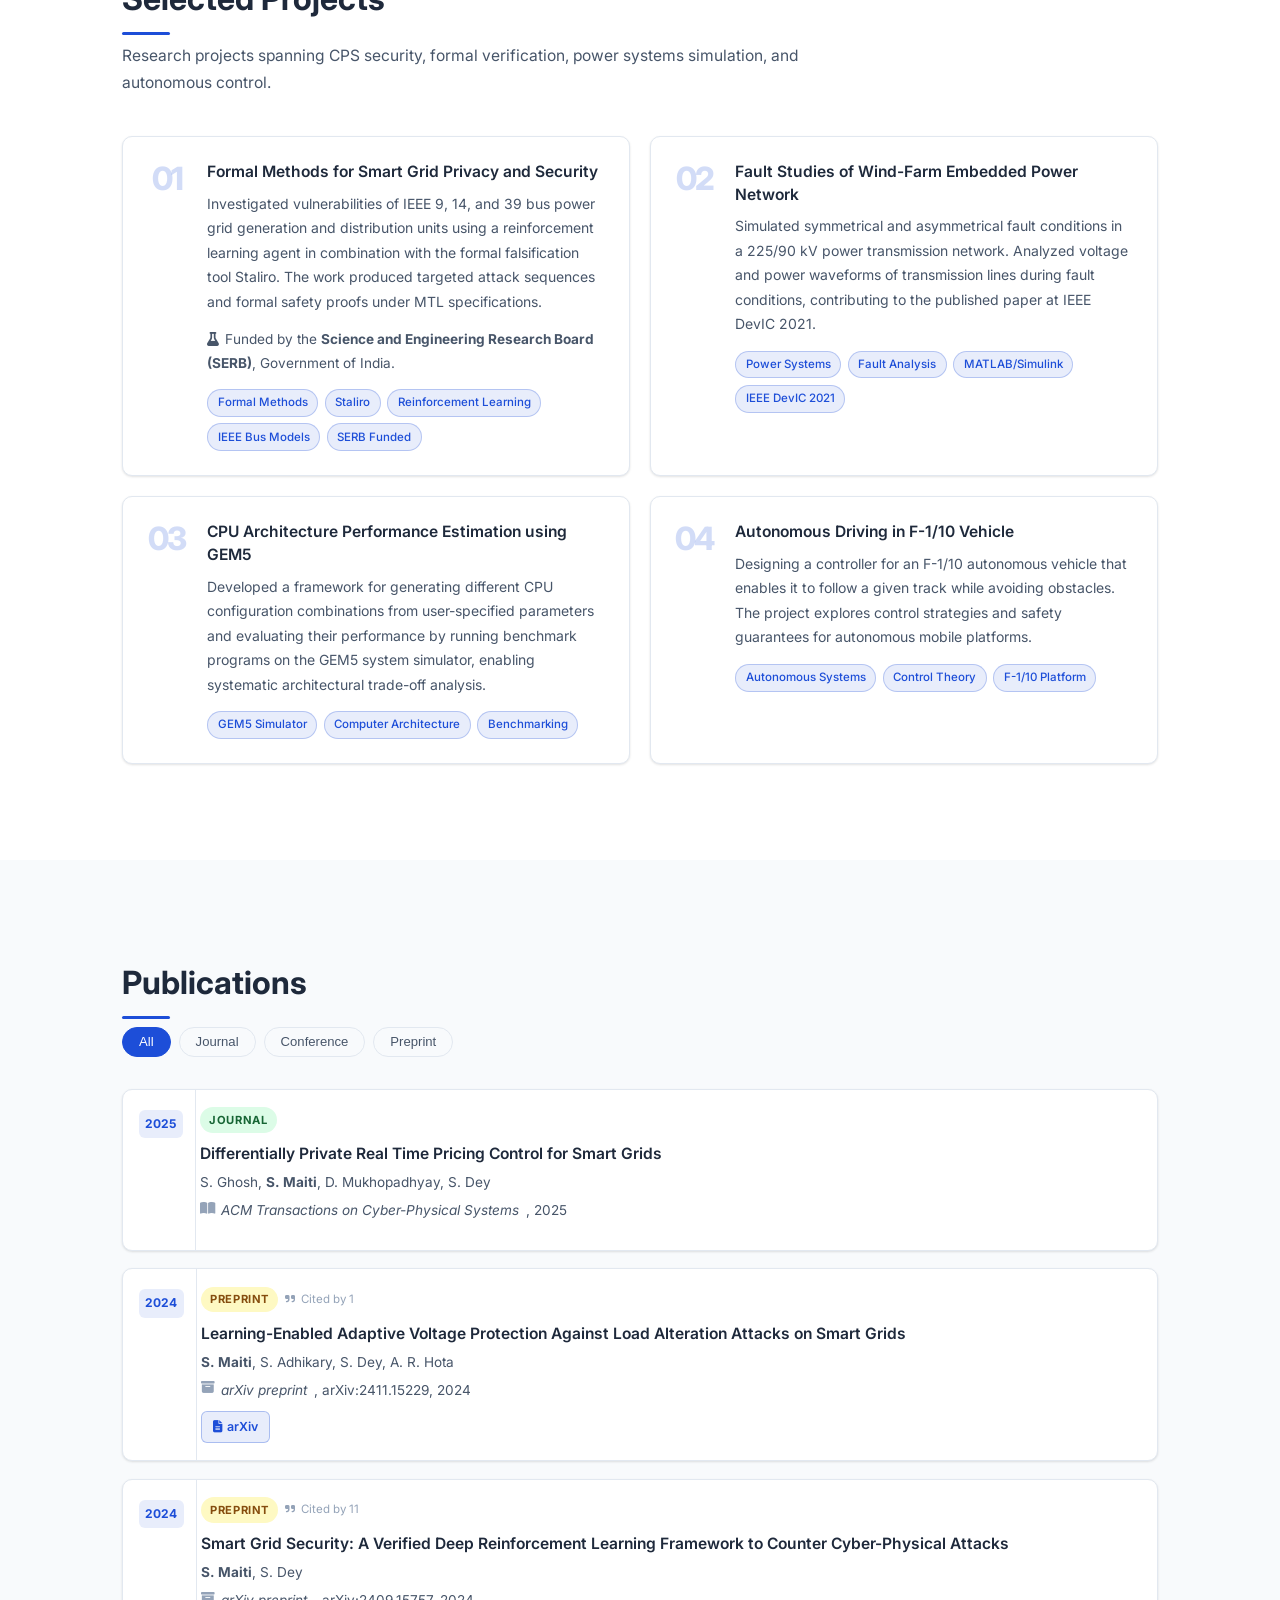
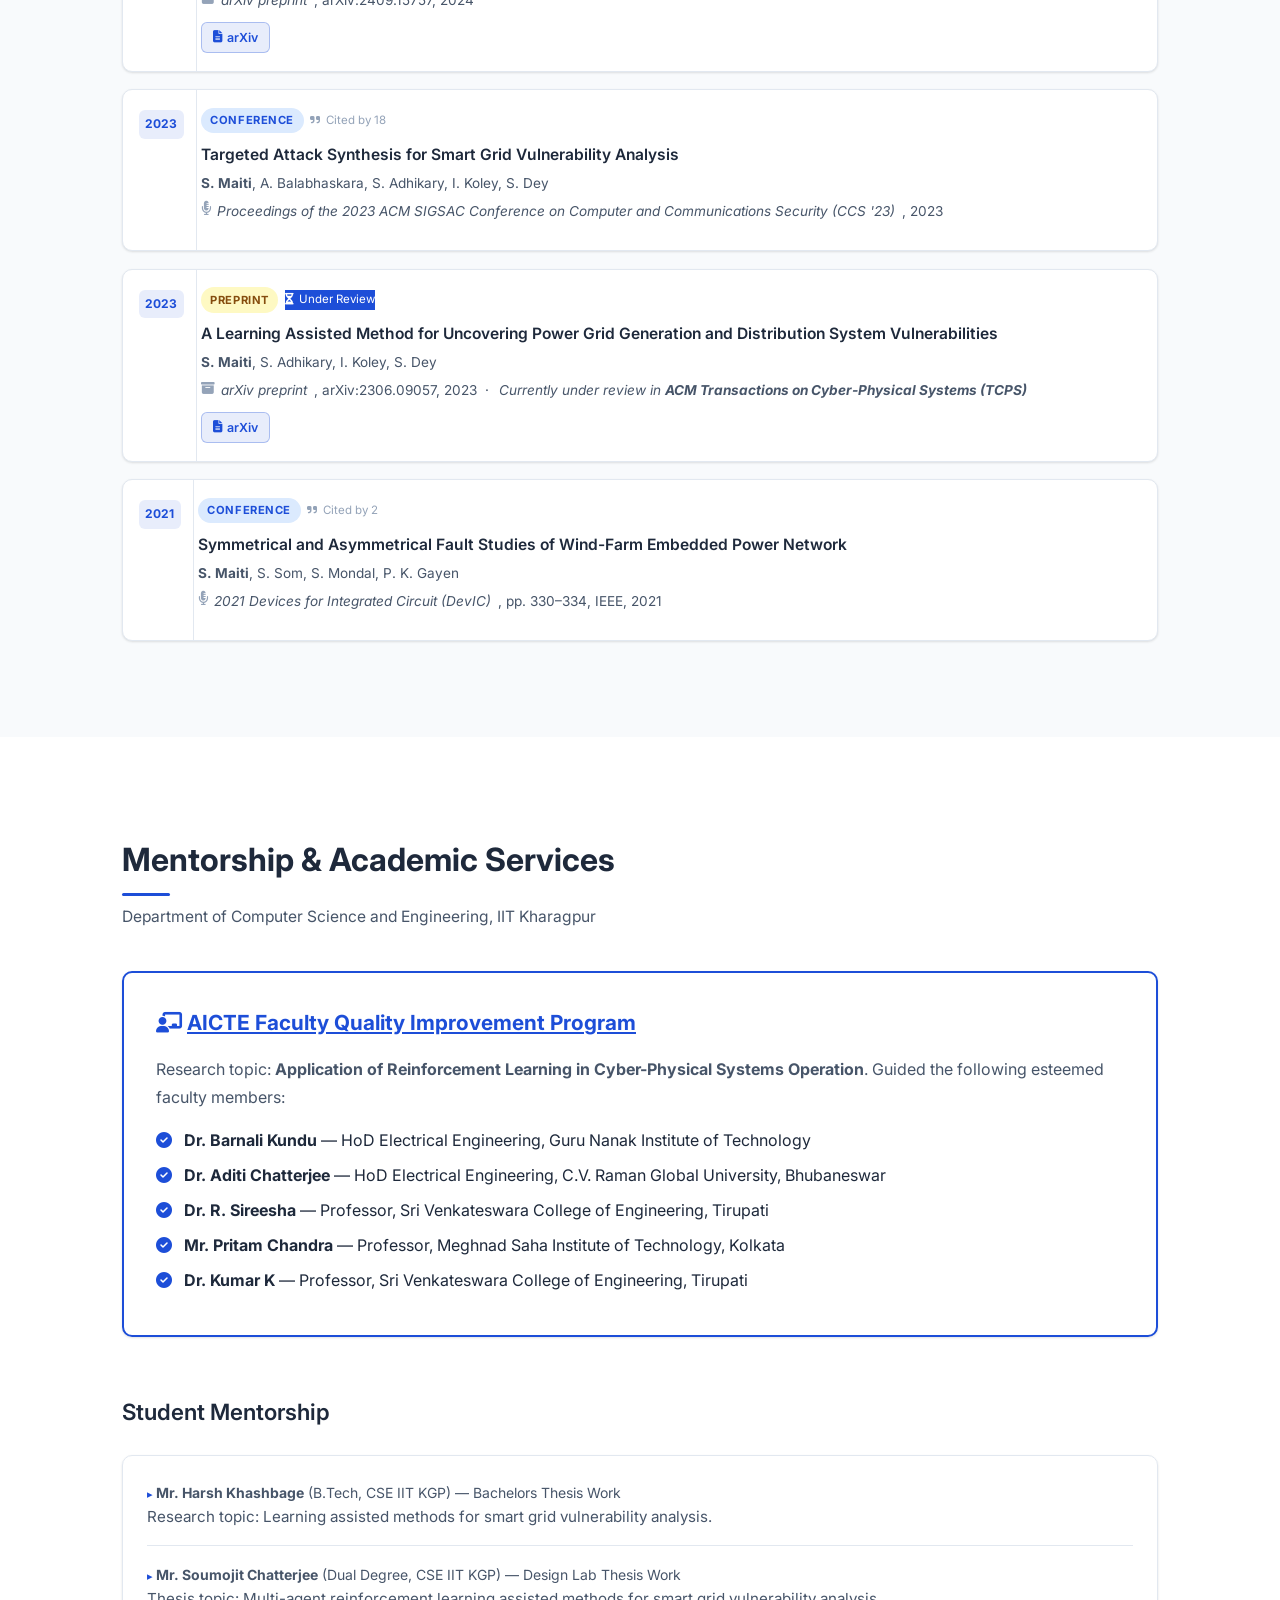
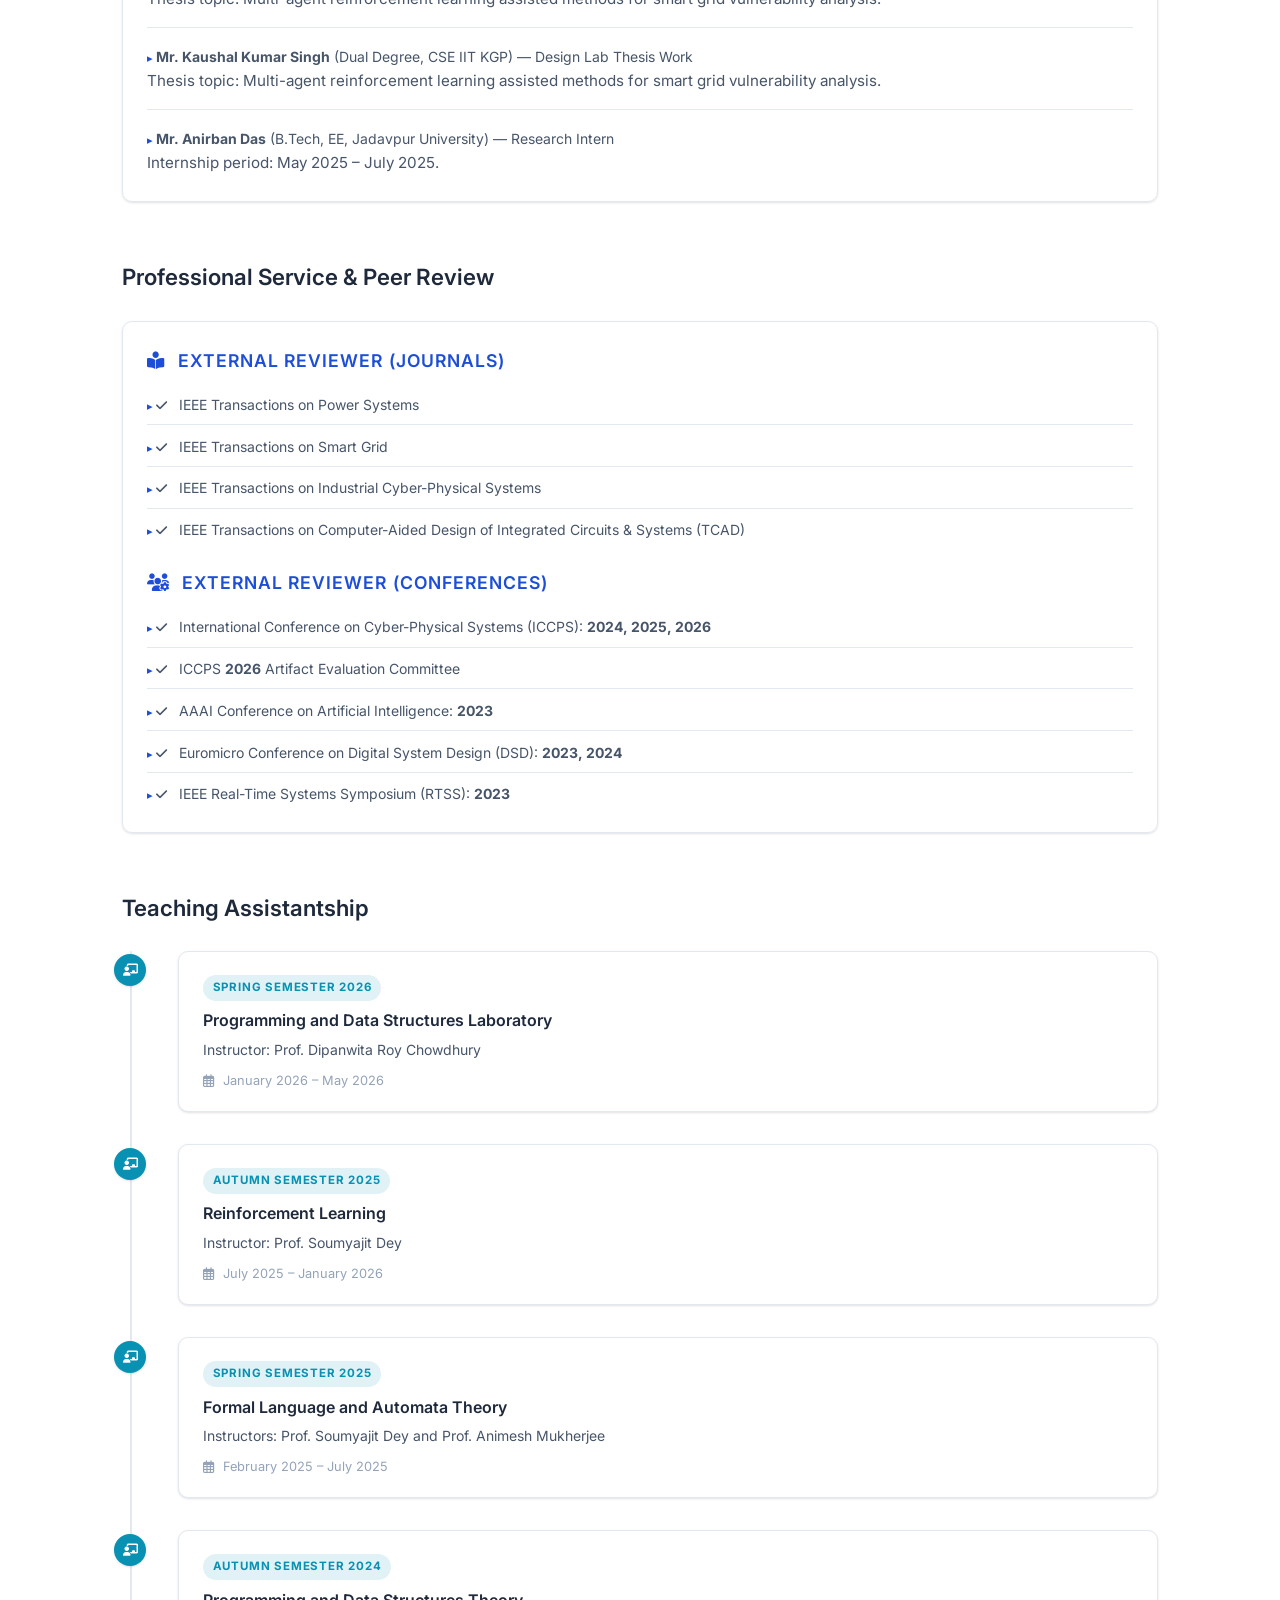
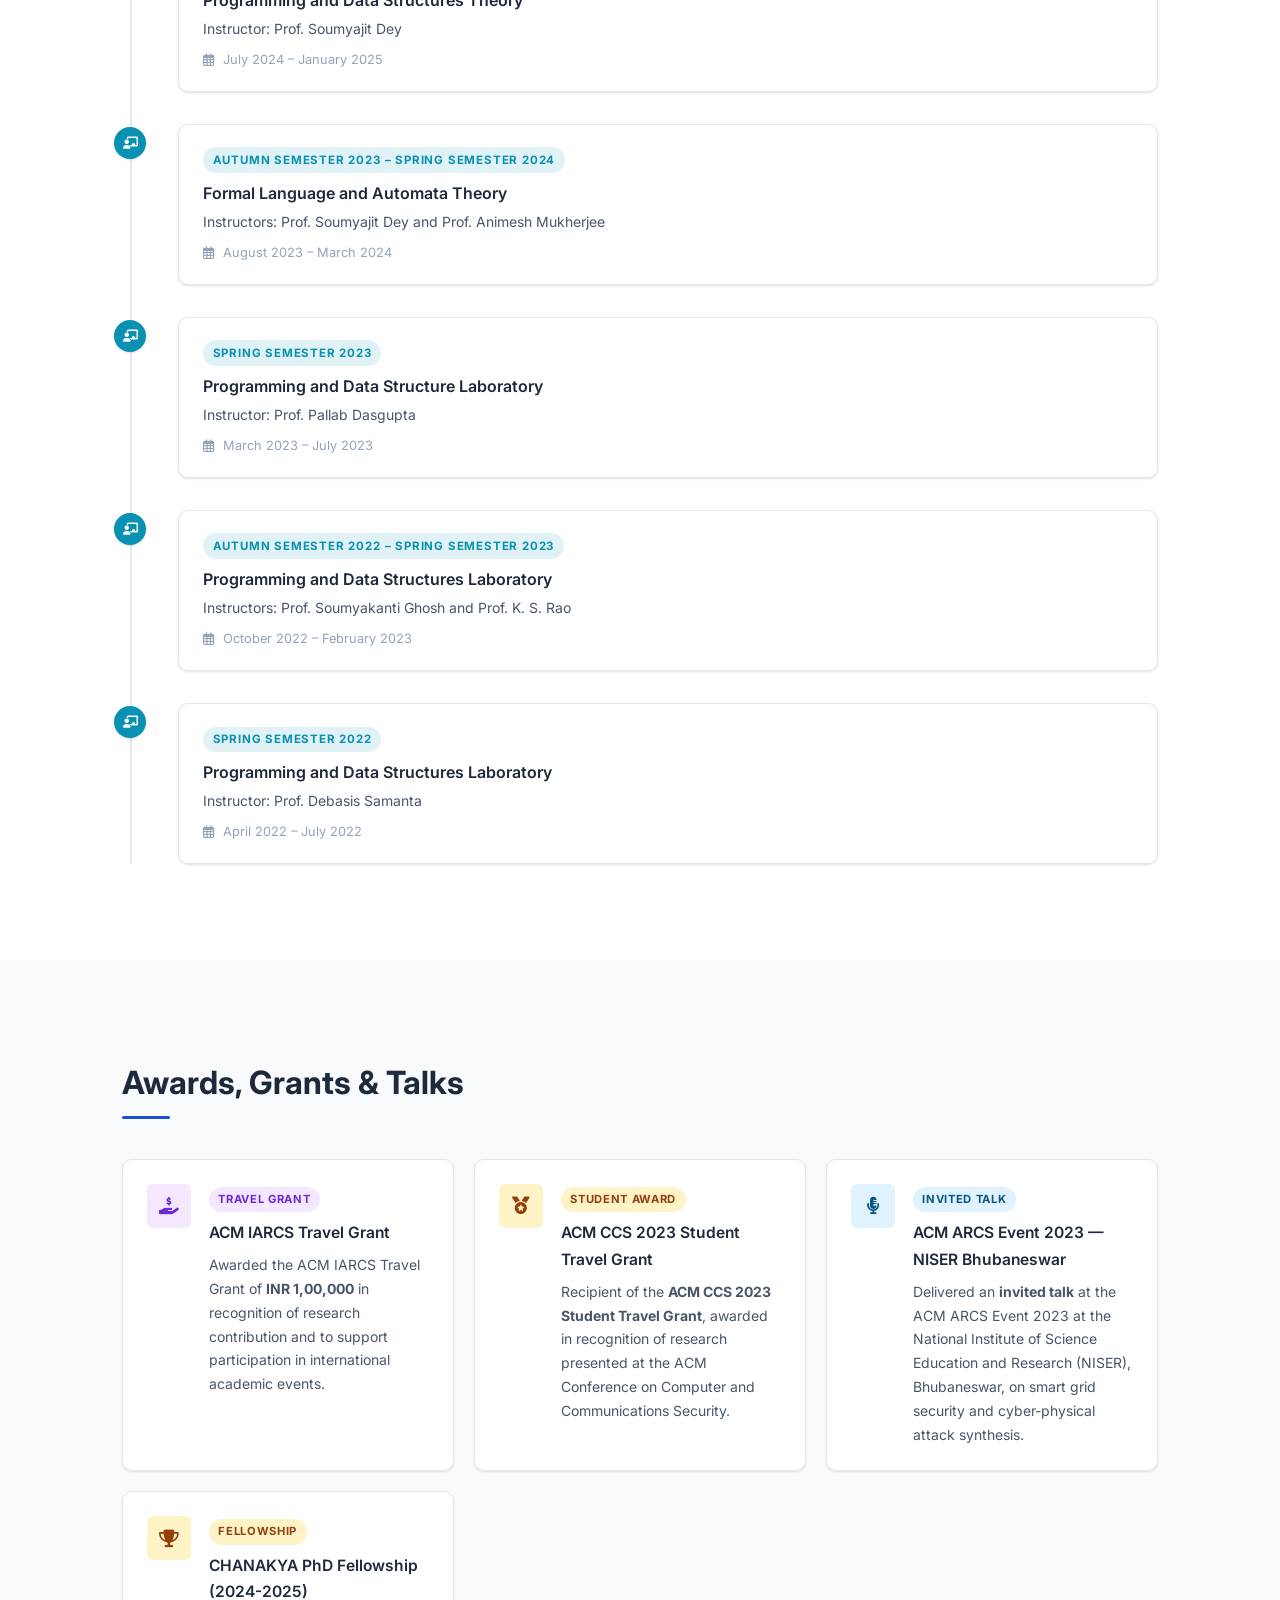
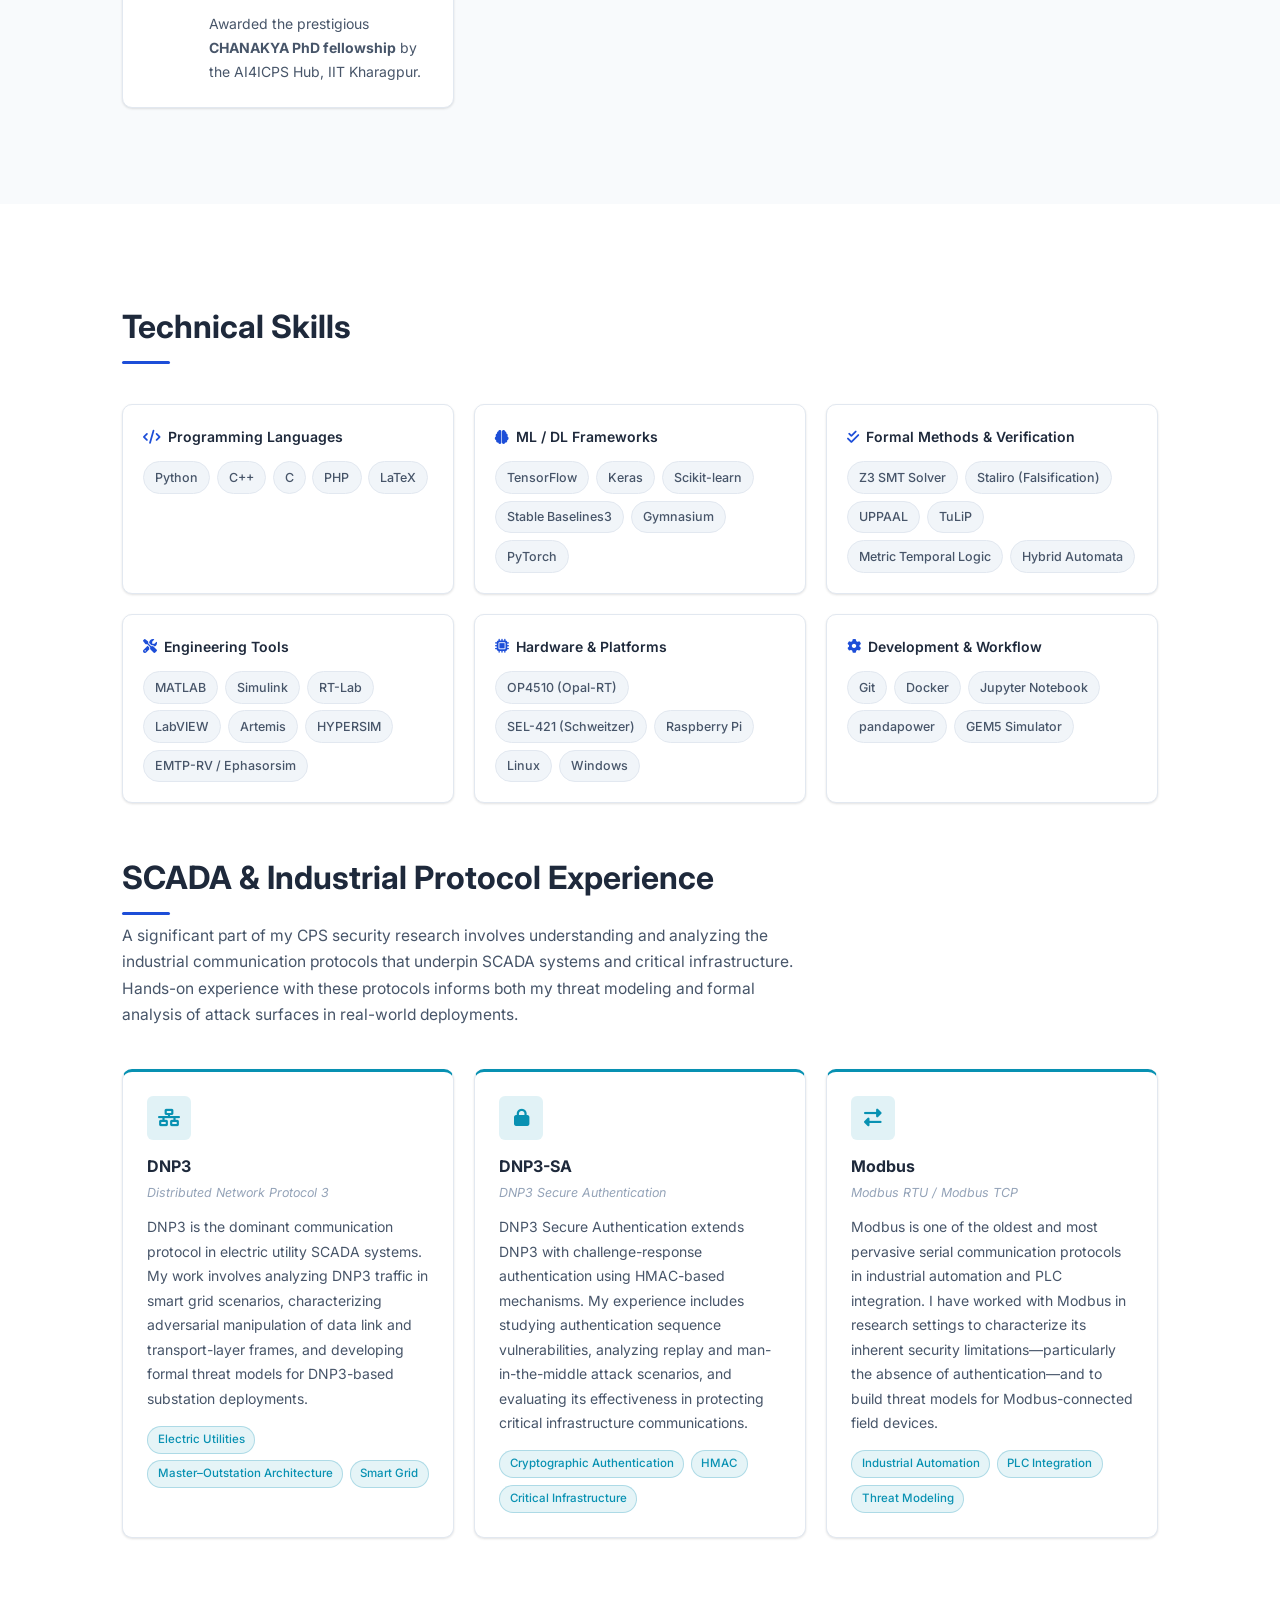
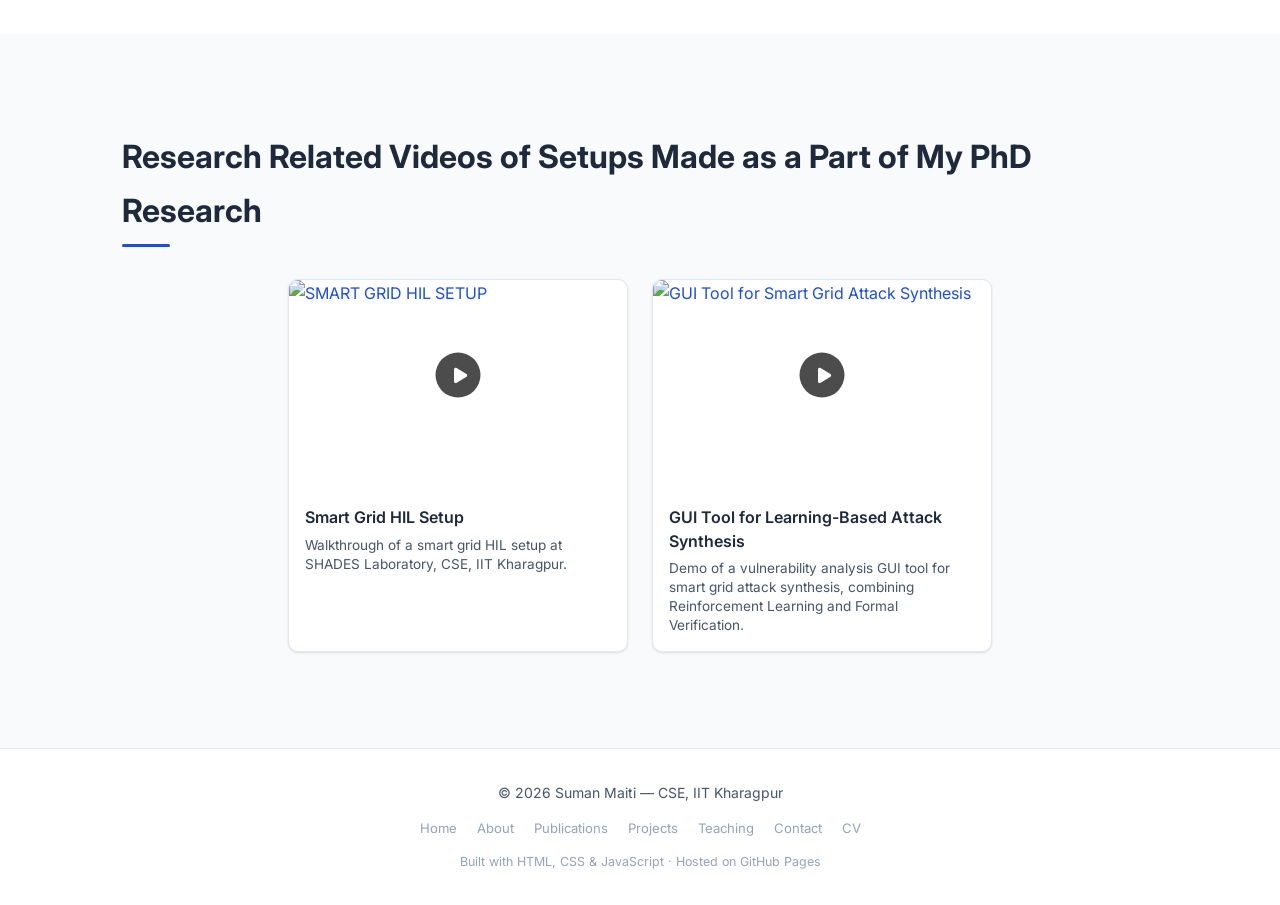
==== commit 51eb2bcd: "Update videos section: new heading and add GUI tool demo video" ====
--- a/index.html
+++ b/index.html
@@ -907,10 +907,11 @@
     <!-- ─────────────────────── VIDEOS ─────────────────────── -->
     <section id="videos" class="section">
         <div class="container">
-            <h2 class="section-title reveal">Research Related Videos</h2>
-
-            <div style="display: flex; justify-content: center; margin-top: 1.5rem;">
-                <a href="https://youtu.be/pZDQif6DV3M" target="_blank" rel="noopener" class="project-card reveal" style="text-decoration: none; padding: 0; overflow: hidden; display: flex; flex-direction: column; max-width: 320px; width: 100%;">
+            <h2 class="section-title reveal">Research Related Videos of Setups Made as a Part of My PhD Research</h2>
+
+            <div style="display: flex; flex-wrap: wrap; gap: 1.5rem; justify-content: center; margin-top: 1.5rem;">
+
+                <a href="https://youtu.be/pZDQif6DV3M" target="_blank" rel="noopener" class="project-card reveal" style="text-decoration: none; padding: 0; overflow: hidden; display: flex; flex-direction: column; max-width: 340px; width: 100%;">
                     <div style="position: relative; width: 100%; padding-top: 56.25%;">
                         <img src="https://img.youtube.com/vi/pZDQif6DV3M/maxresdefault.jpg" alt="SMART GRID HIL SETUP" style="position: absolute; top: 0; left: 0; width: 100%; height: 100%; object-fit: cover;">
                         <div style="position: absolute; top: 50%; left: 50%; transform: translate(-50%, -50%); width: 45px; height: 45px; background: rgba(0,0,0,0.7); border-radius: 50%; display: flex; align-items: center; justify-content: center; color: white; font-size: 1.1rem; transition: background 0.3s;">
@@ -918,10 +919,24 @@
                         </div>
                     </div>
                     <div class="proj-body" style="padding: 1rem;">
-                        <h3 style="font-size: 1rem; margin-bottom: 0.4rem;">SMART GRID HIL SETUP</h3>
+                        <h3 style="font-size: 1rem; margin-bottom: 0.4rem;">Smart Grid HIL Setup</h3>
                         <p style="color: var(--text-2); font-size: 0.85rem; line-height: 1.4; margin-bottom: 0;">Walkthrough of a smart grid HIL setup at SHADES Laboratory, CSE, IIT Kharagpur.</p>
                     </div>
                 </a>
+
+                <a href="https://www.youtube.com/watch?v=N872qlW5NZE" target="_blank" rel="noopener" class="project-card reveal" style="text-decoration: none; padding: 0; overflow: hidden; display: flex; flex-direction: column; max-width: 340px; width: 100%;">
+                    <div style="position: relative; width: 100%; padding-top: 56.25%;">
+                        <img src="https://img.youtube.com/vi/N872qlW5NZE/maxresdefault.jpg" alt="GUI Tool for Smart Grid Attack Synthesis" style="position: absolute; top: 0; left: 0; width: 100%; height: 100%; object-fit: cover;">
+                        <div style="position: absolute; top: 50%; left: 50%; transform: translate(-50%, -50%); width: 45px; height: 45px; background: rgba(0,0,0,0.7); border-radius: 50%; display: flex; align-items: center; justify-content: center; color: white; font-size: 1.1rem; transition: background 0.3s;">
+                            <i class="fas fa-play" style="margin-left: 4px;"></i>
+                        </div>
+                    </div>
+                    <div class="proj-body" style="padding: 1rem;">
+                        <h3 style="font-size: 1rem; margin-bottom: 0.4rem;">GUI Tool for Learning-Based Attack Synthesis</h3>
+                        <p style="color: var(--text-2); font-size: 0.85rem; line-height: 1.4; margin-bottom: 0;">Demo of a vulnerability analysis GUI tool for smart grid attack synthesis, combining Reinforcement Learning and Formal Verification.</p>
+                    </div>
+                </a>
+
             </div>
         </div>
     </section>
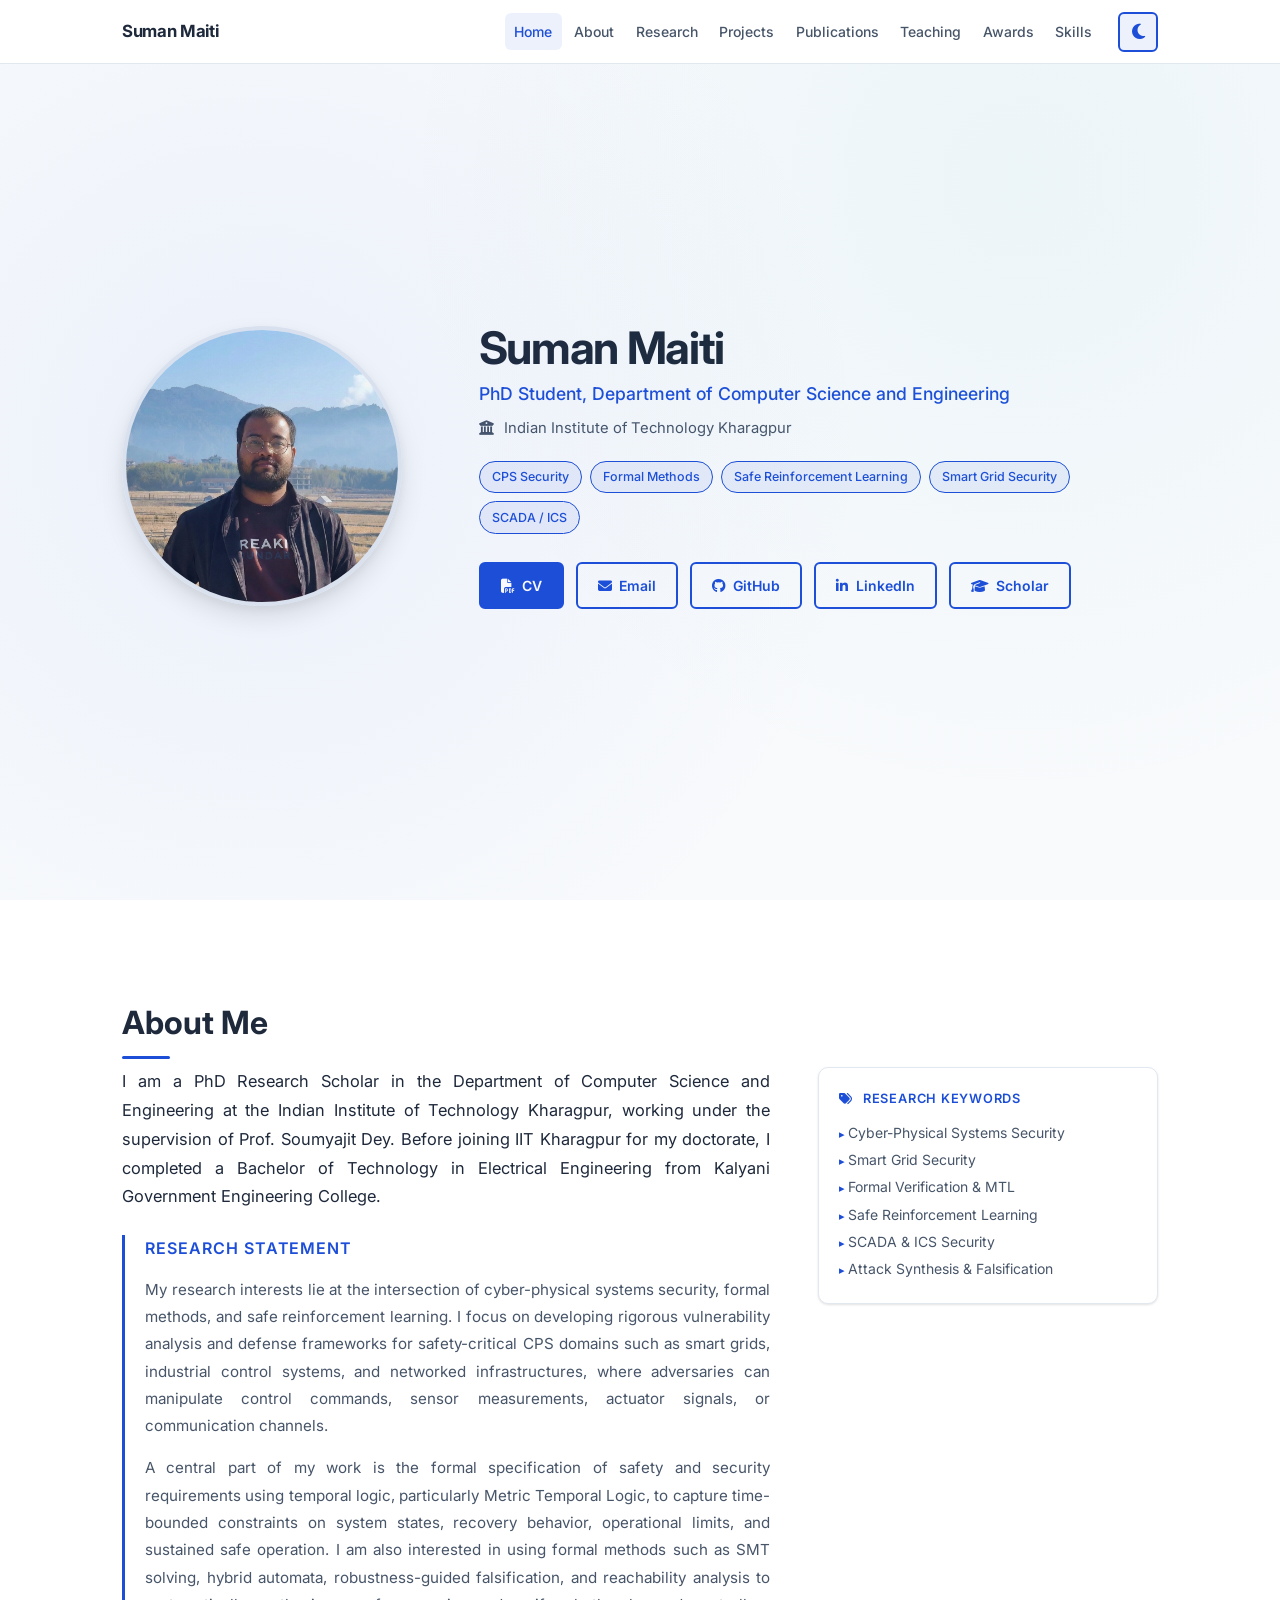
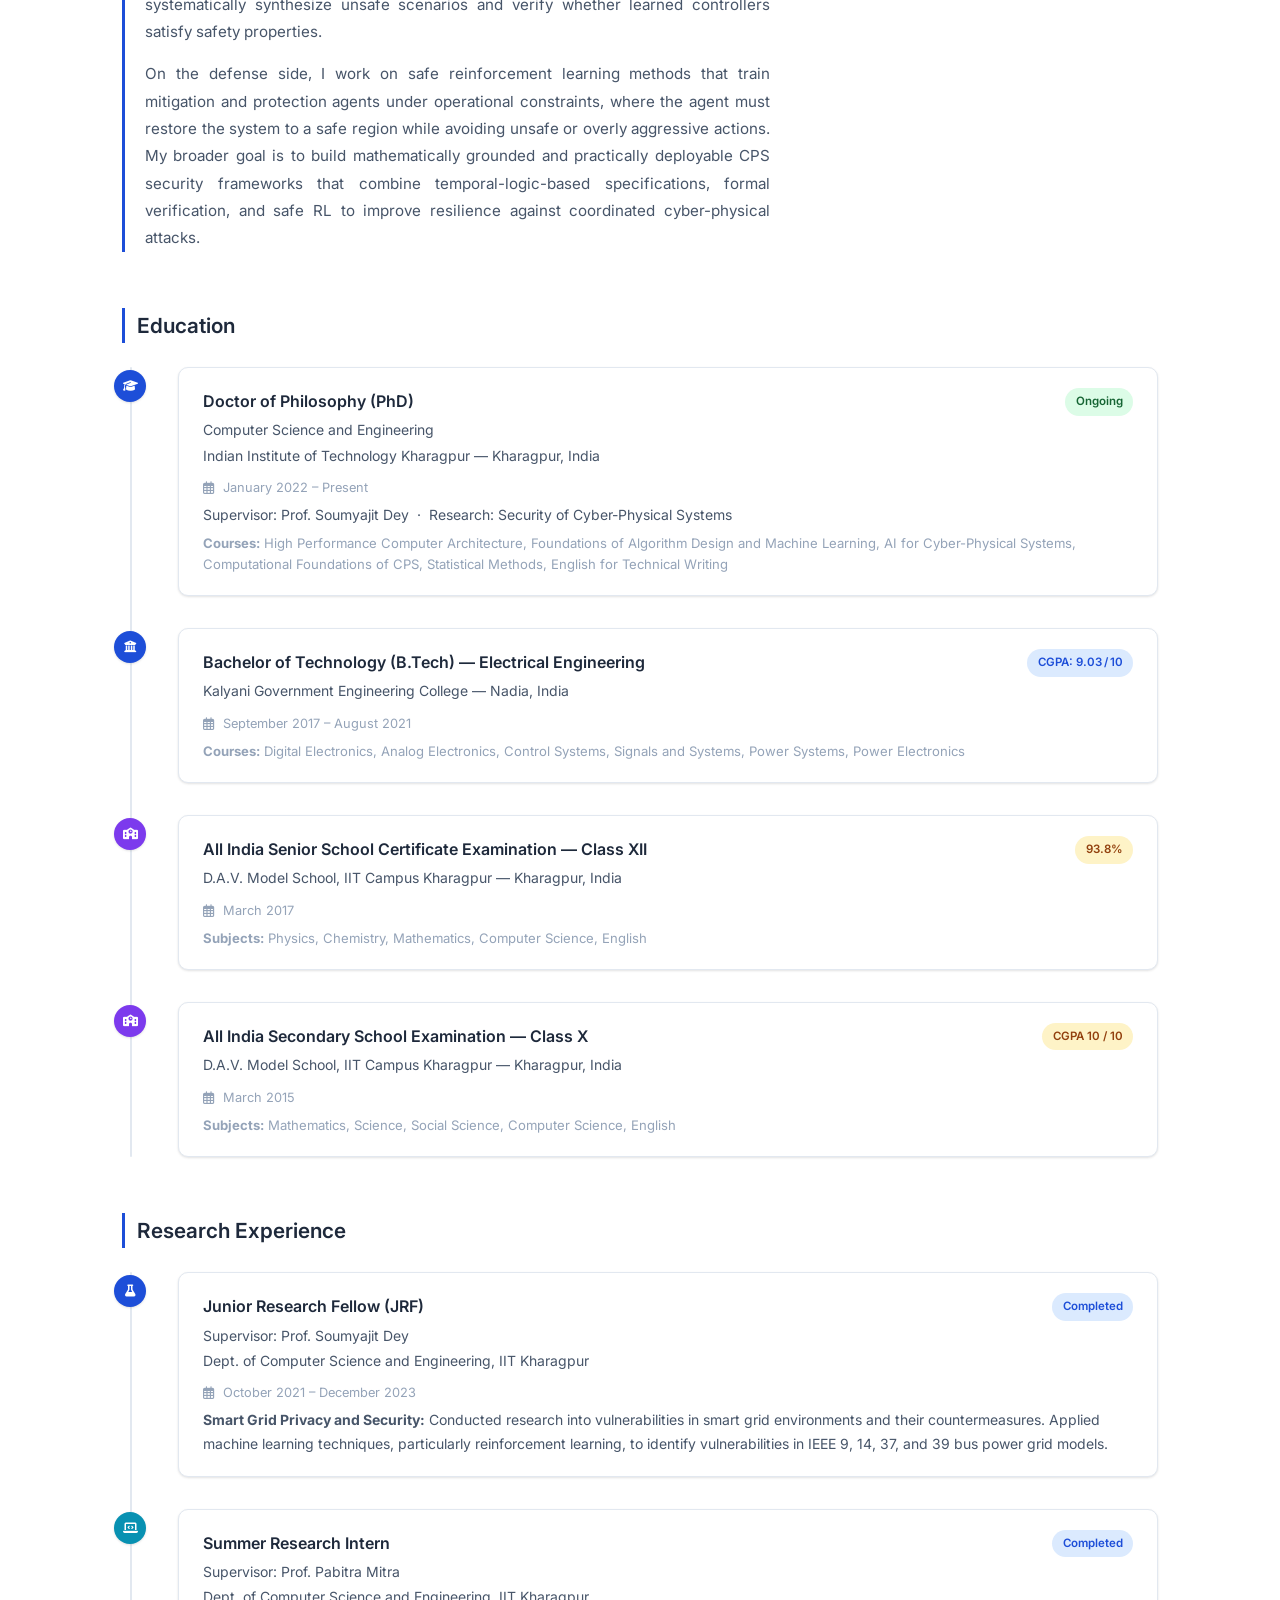
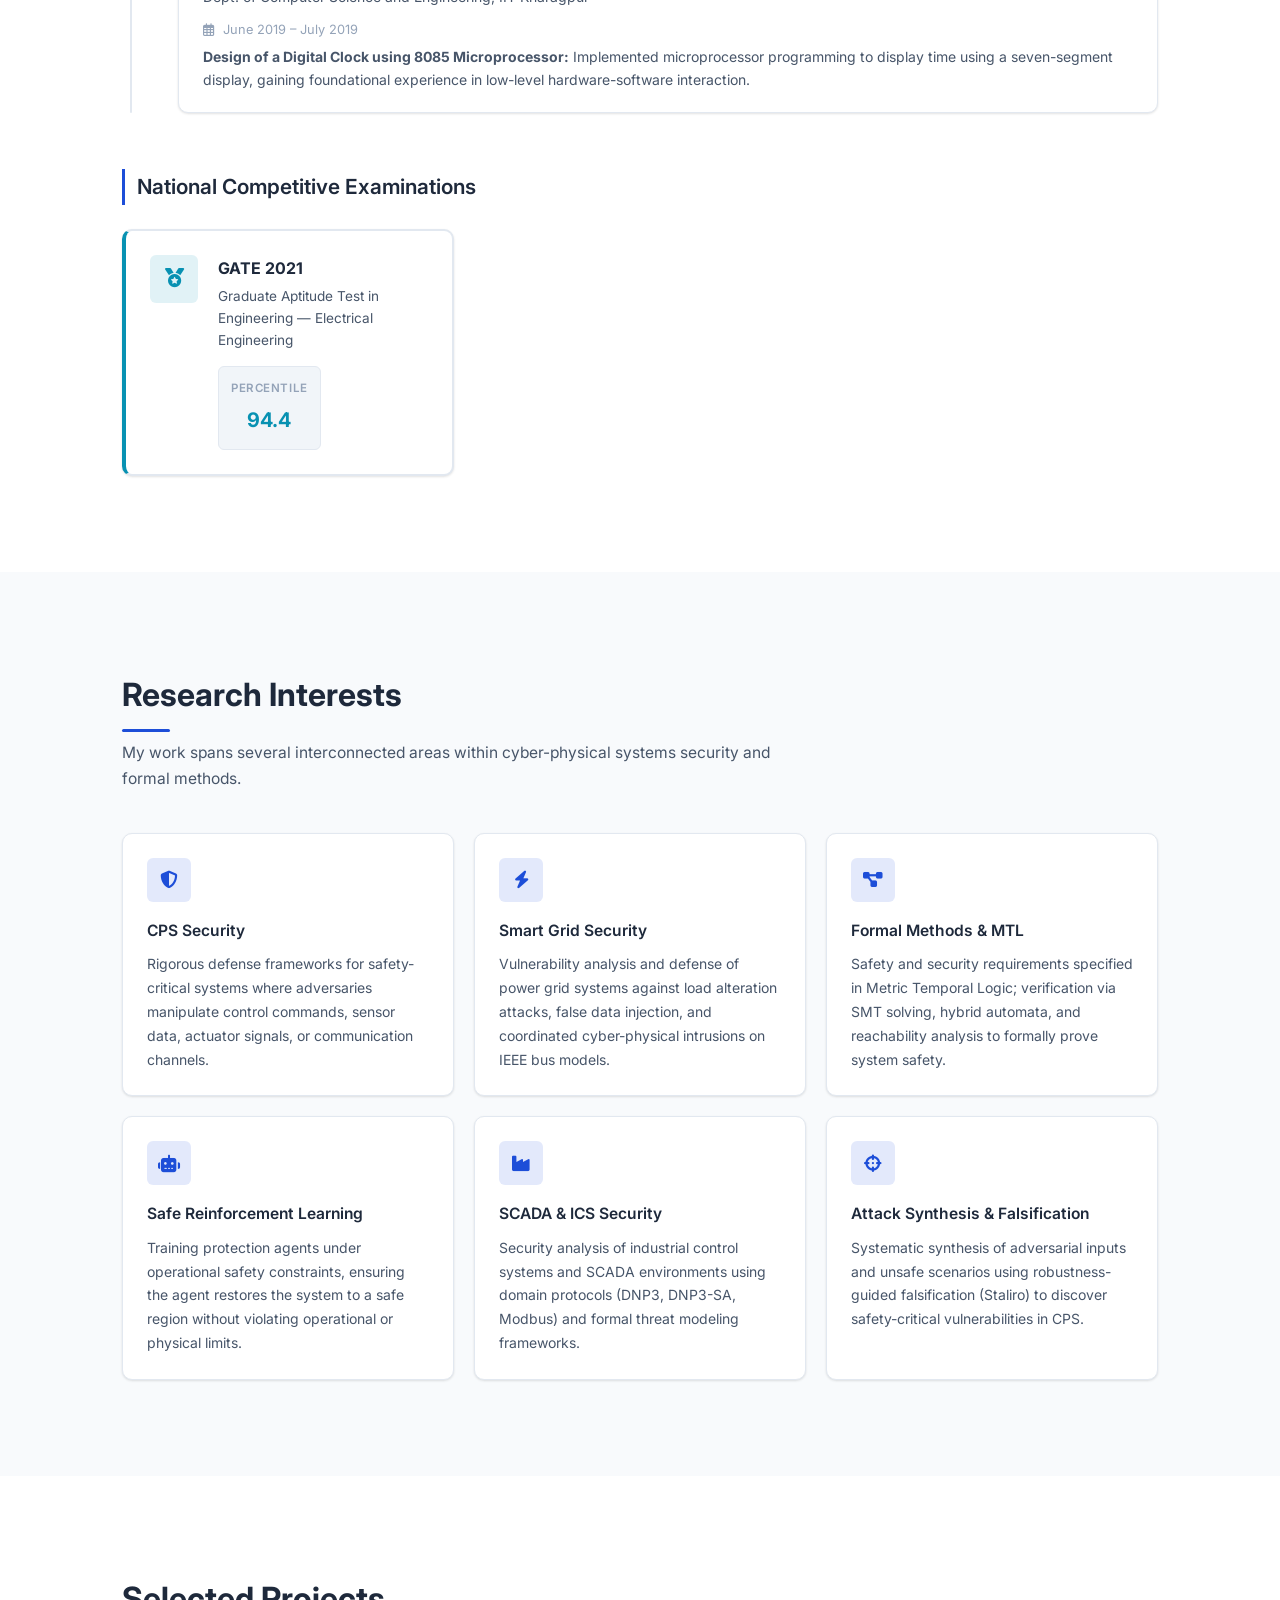
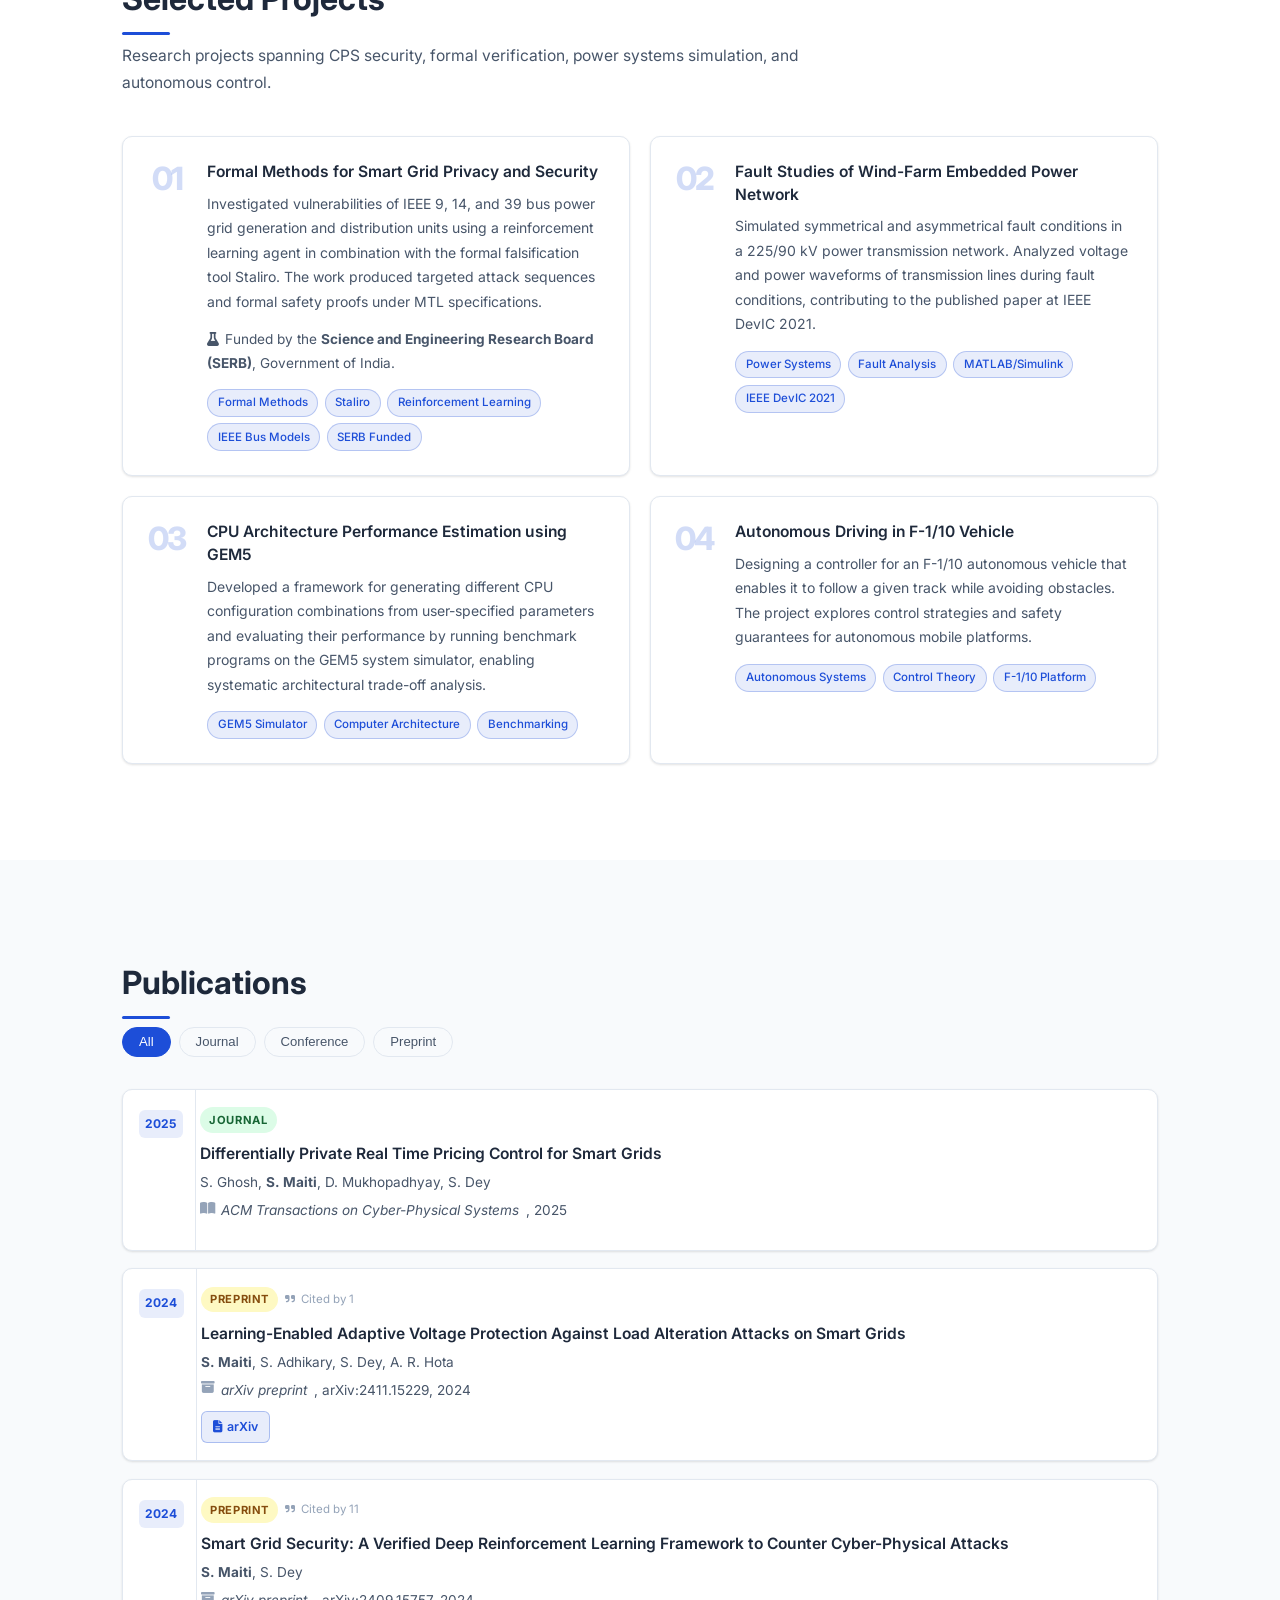
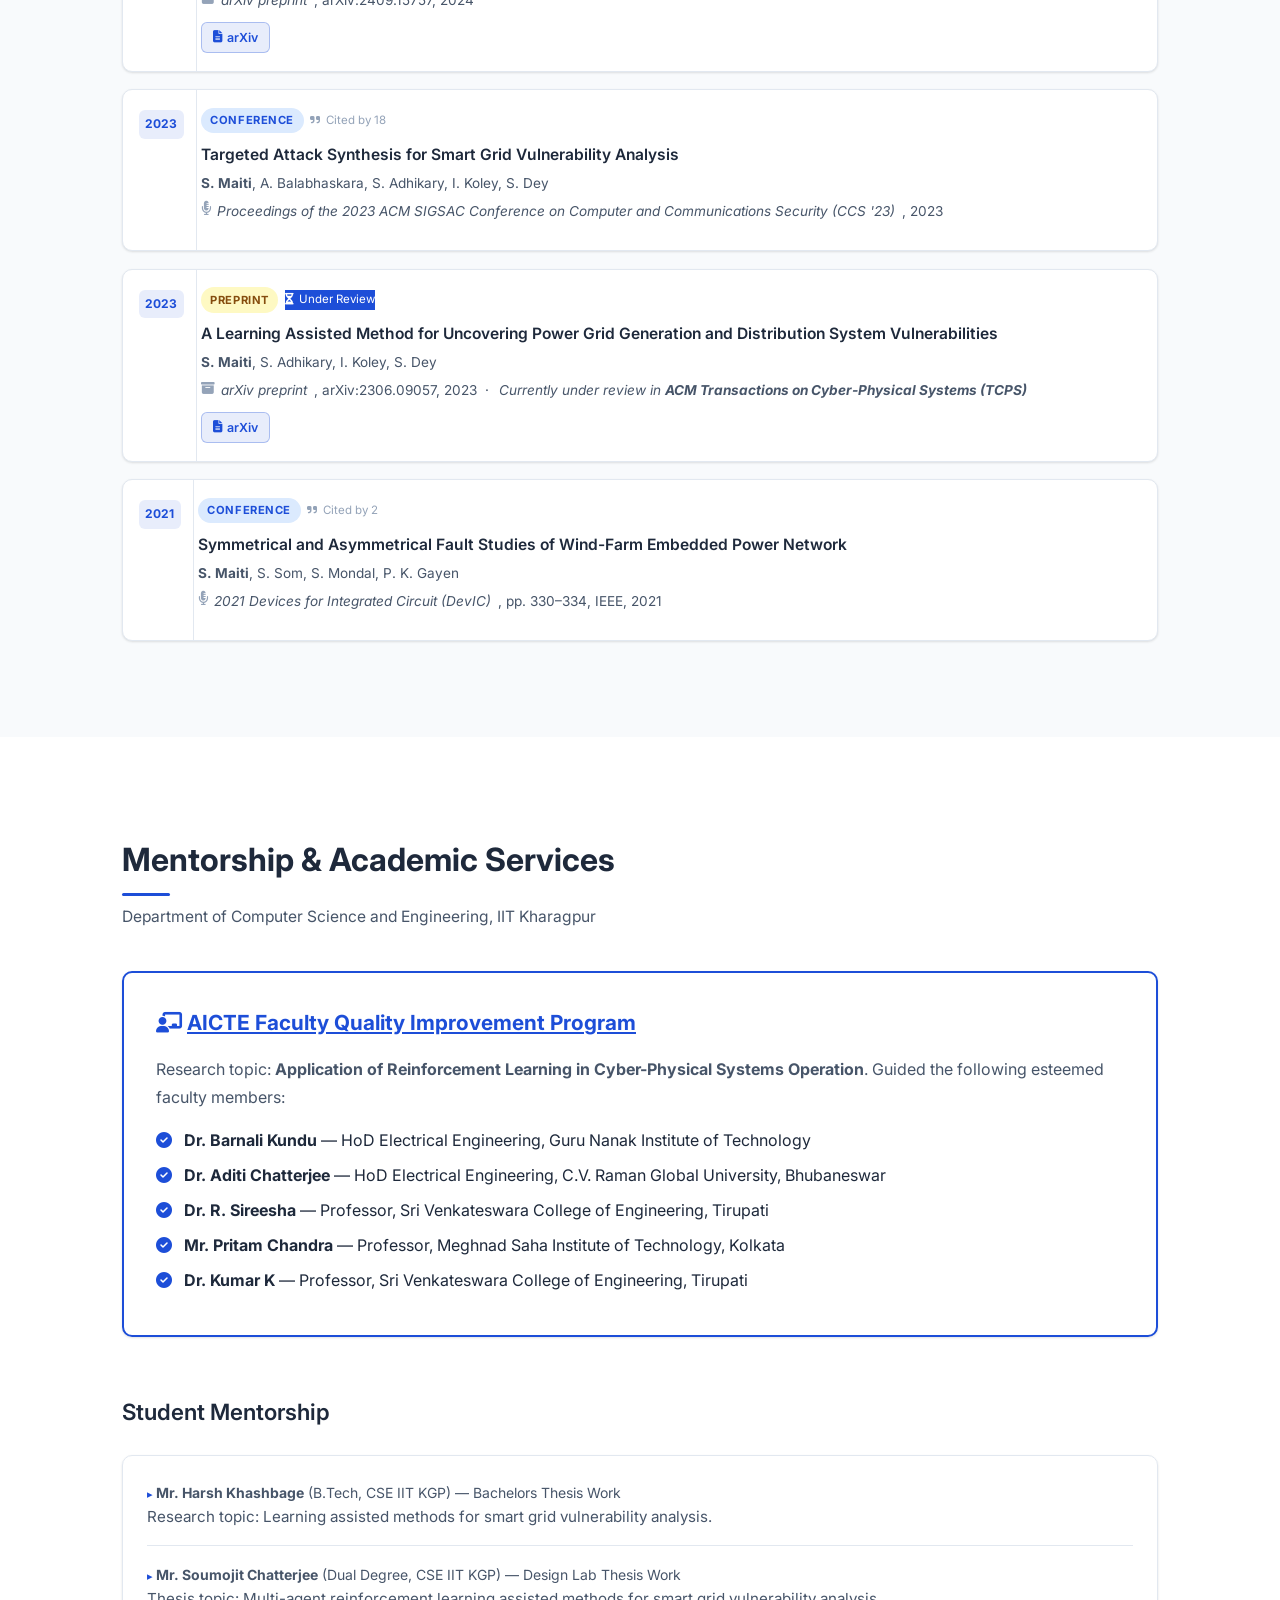
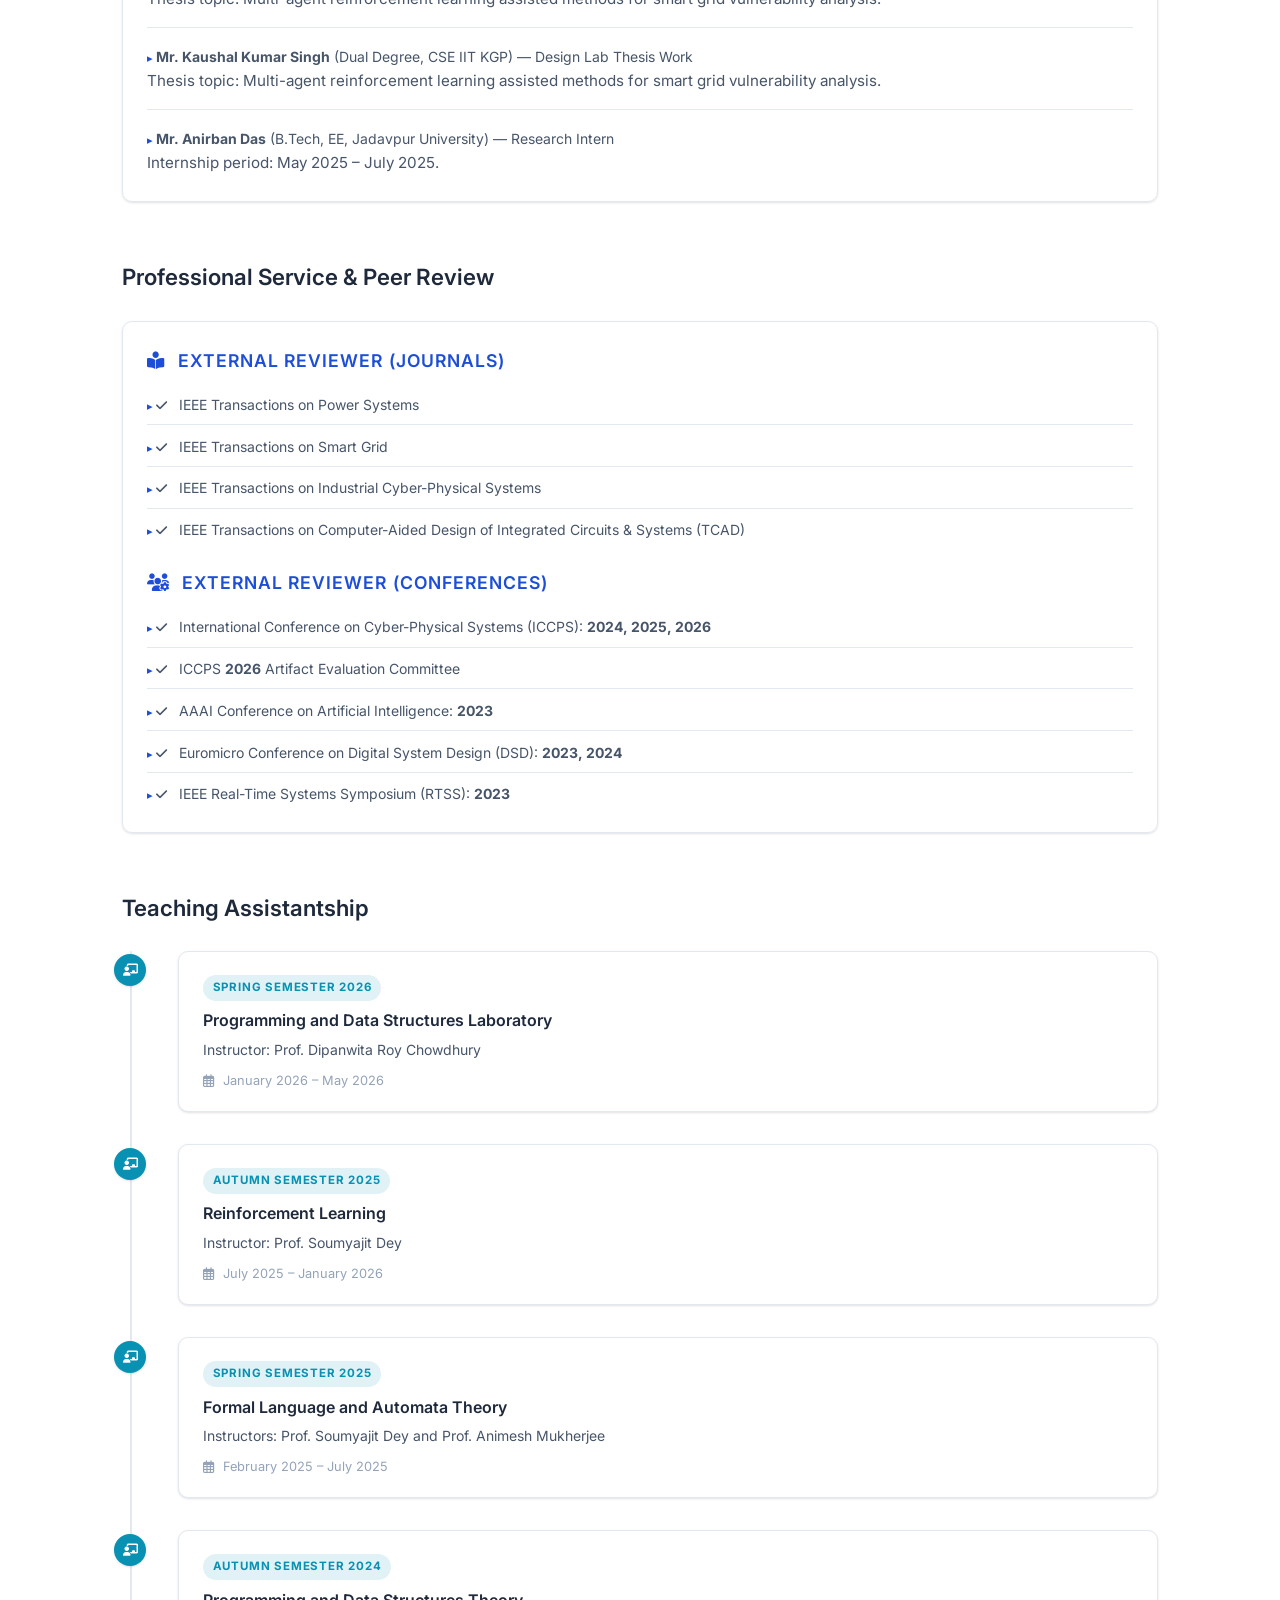
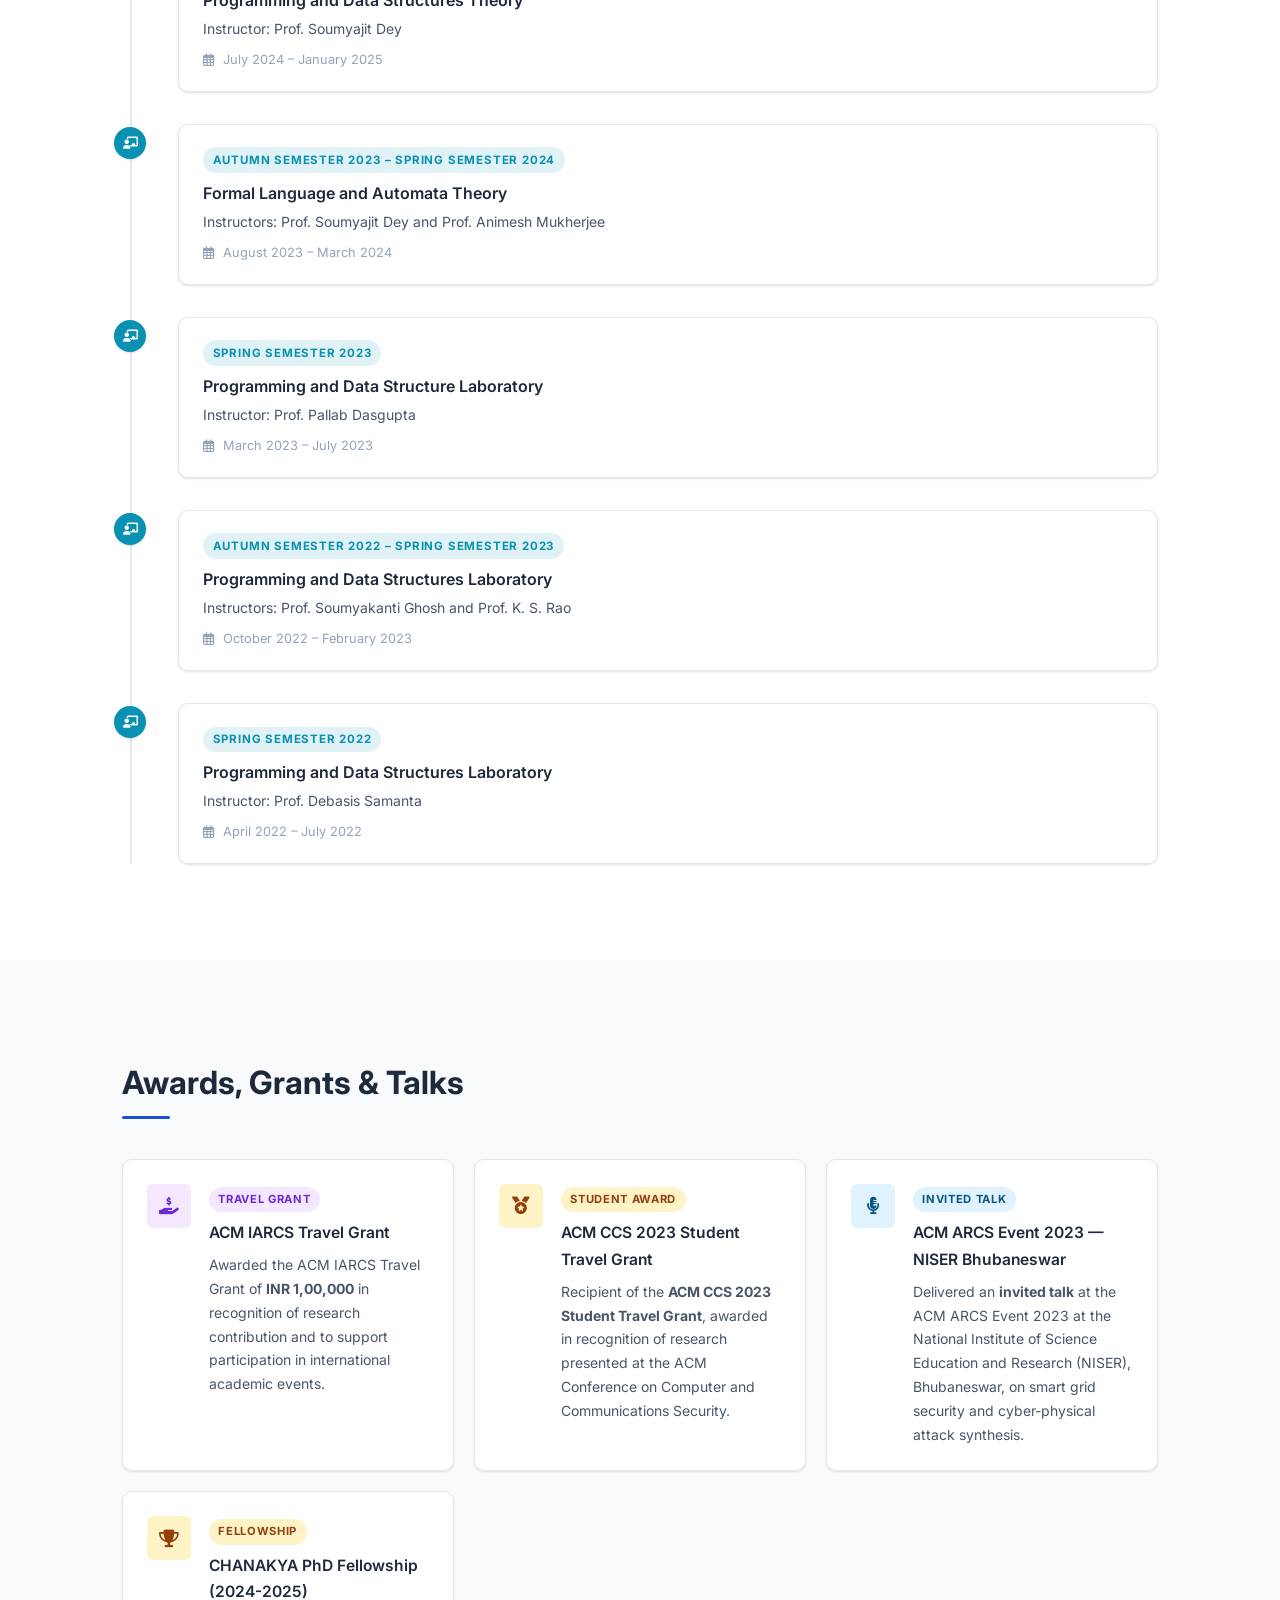
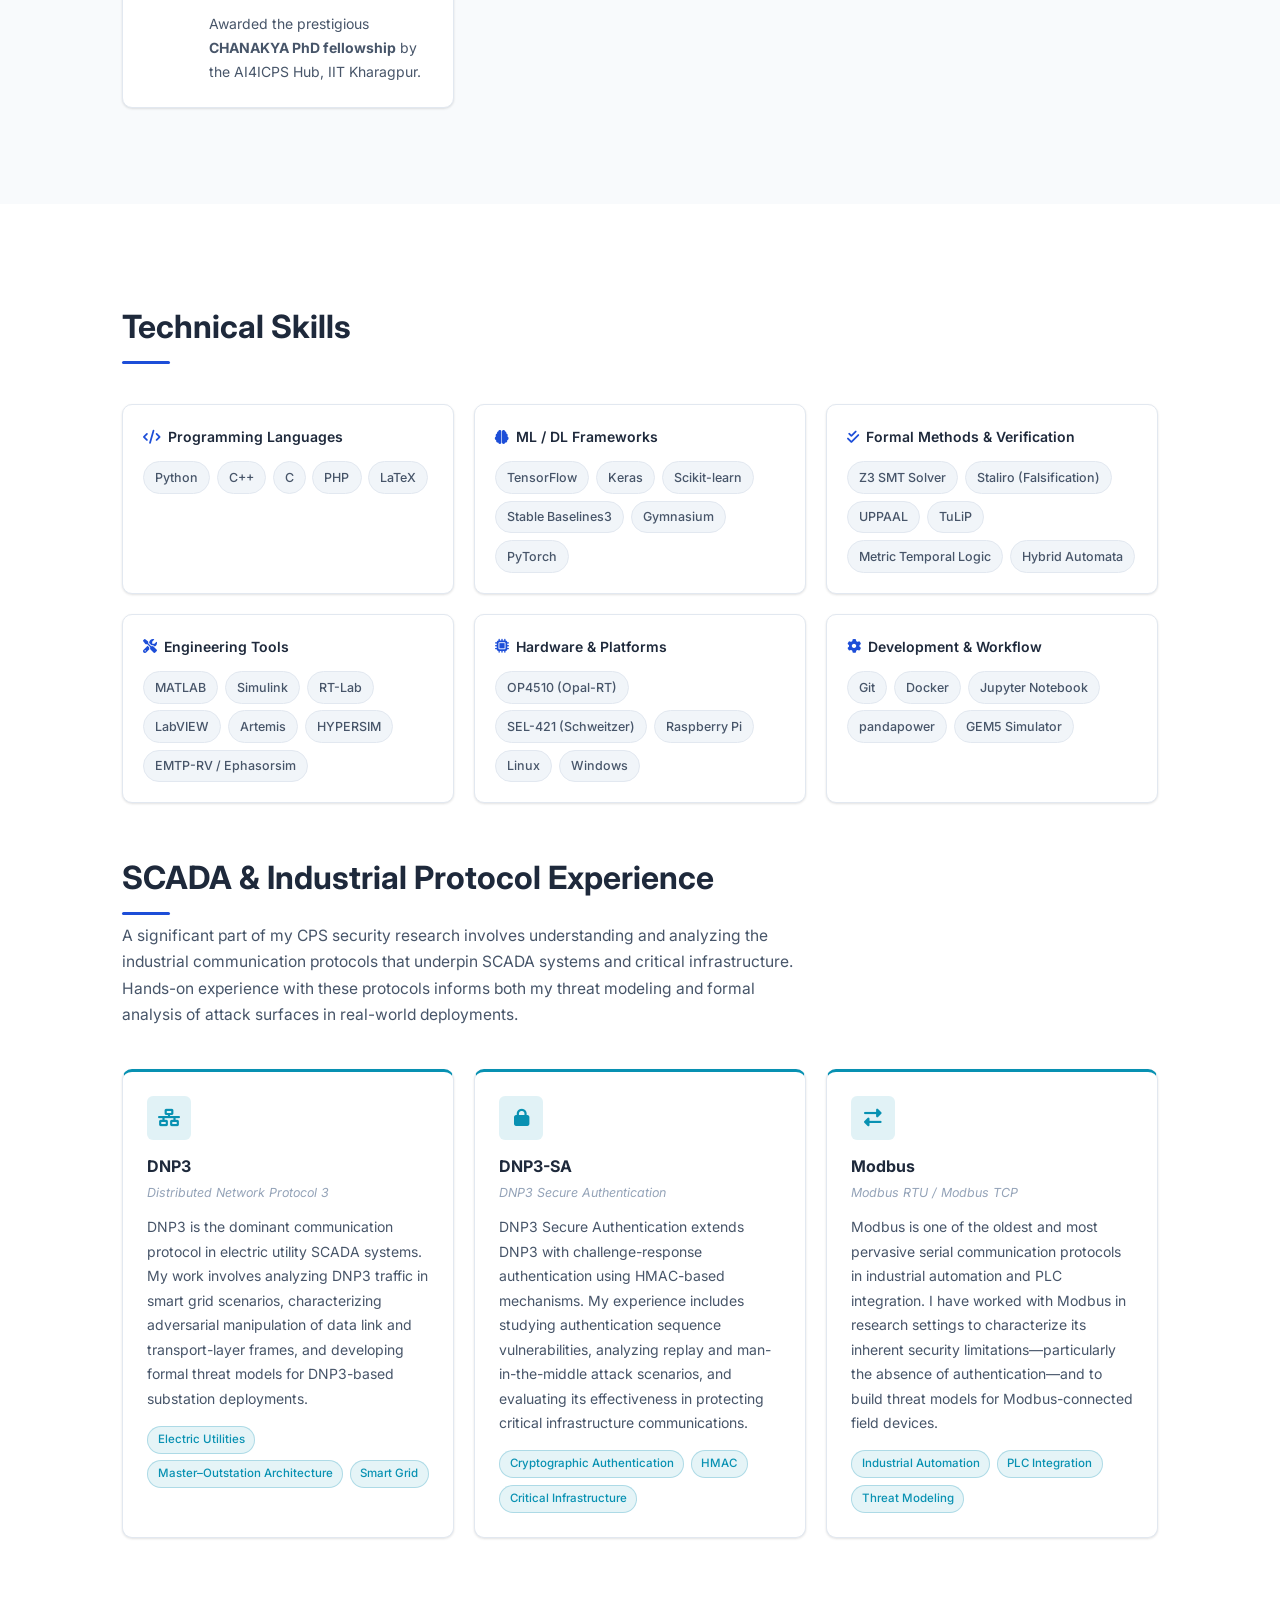
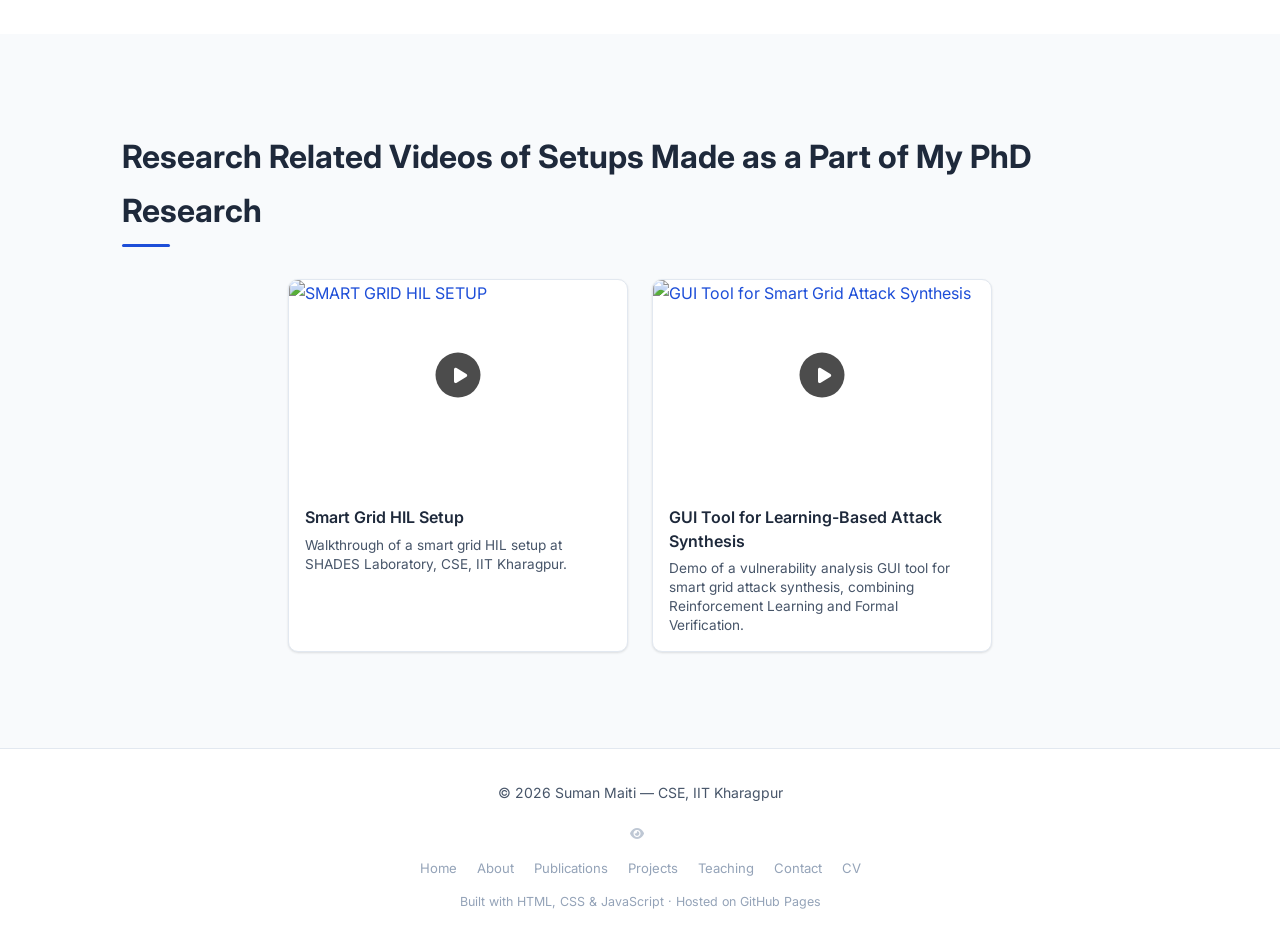
==== commit 60163e80: "Optimize profile image and add visitor counter" ====
--- a/index.html
+++ b/index.html
@@ -80,6 +80,7 @@
     }
     </script>
 
+    <link rel="preload" as="image" href="assets/images/profile.webp" type="image/webp">
     <link rel="stylesheet" href="style.css">
     <link rel="preconnect" href="https://fonts.googleapis.com">
     <link rel="preconnect" href="https://fonts.gstatic.com" crossorigin>
@@ -122,10 +123,15 @@
         <div class="container">
             <div class="hero-content">
                 <div class="hero-image-wrap">
-                    <img src="assets/images/profile.png"
-                         alt="Suman Maiti — PhD Research Scholar, CSE, IIT Kharagpur"
-                         class="profile-photo"
-                         onerror="this.style.display='none'; document.getElementById('initials-avatar').style.display='flex';">
+                    <picture>
+                        <source srcset="assets/images/profile.webp" type="image/webp">
+                        <img src="assets/images/profile.png"
+                             alt="Suman Maiti — PhD Research Scholar, CSE, IIT Kharagpur"
+                             class="profile-photo"
+                             fetchpriority="high"
+                             decoding="async"
+                             onerror="this.style.display='none'; document.getElementById('initials-avatar').style.display='flex';">
+                    </picture>
                     <div class="initials-avatar" id="initials-avatar" aria-hidden="true">SM</div>
                 </div>
 
@@ -946,6 +952,10 @@
         <div class="container">
             <div class="footer-inner">
                 <p class="footer-copy">&copy; <span id="footerYear"></span> Suman Maiti &mdash; CSE, IIT Kharagpur</p>
+                <p class="footer-note" style="margin-top: 0.4rem;">
+                    <i class="fas fa-eye" style="margin-right: 0.35rem; opacity: 0.6;"></i>
+                    <span id="visitorCount" style="opacity: 0.7;">Loading visits...</span>
+                </p>
                 <nav class="footer-nav" aria-label="Footer navigation">
                     <a href="#home">Home</a>
                     <a href="#about">About</a>
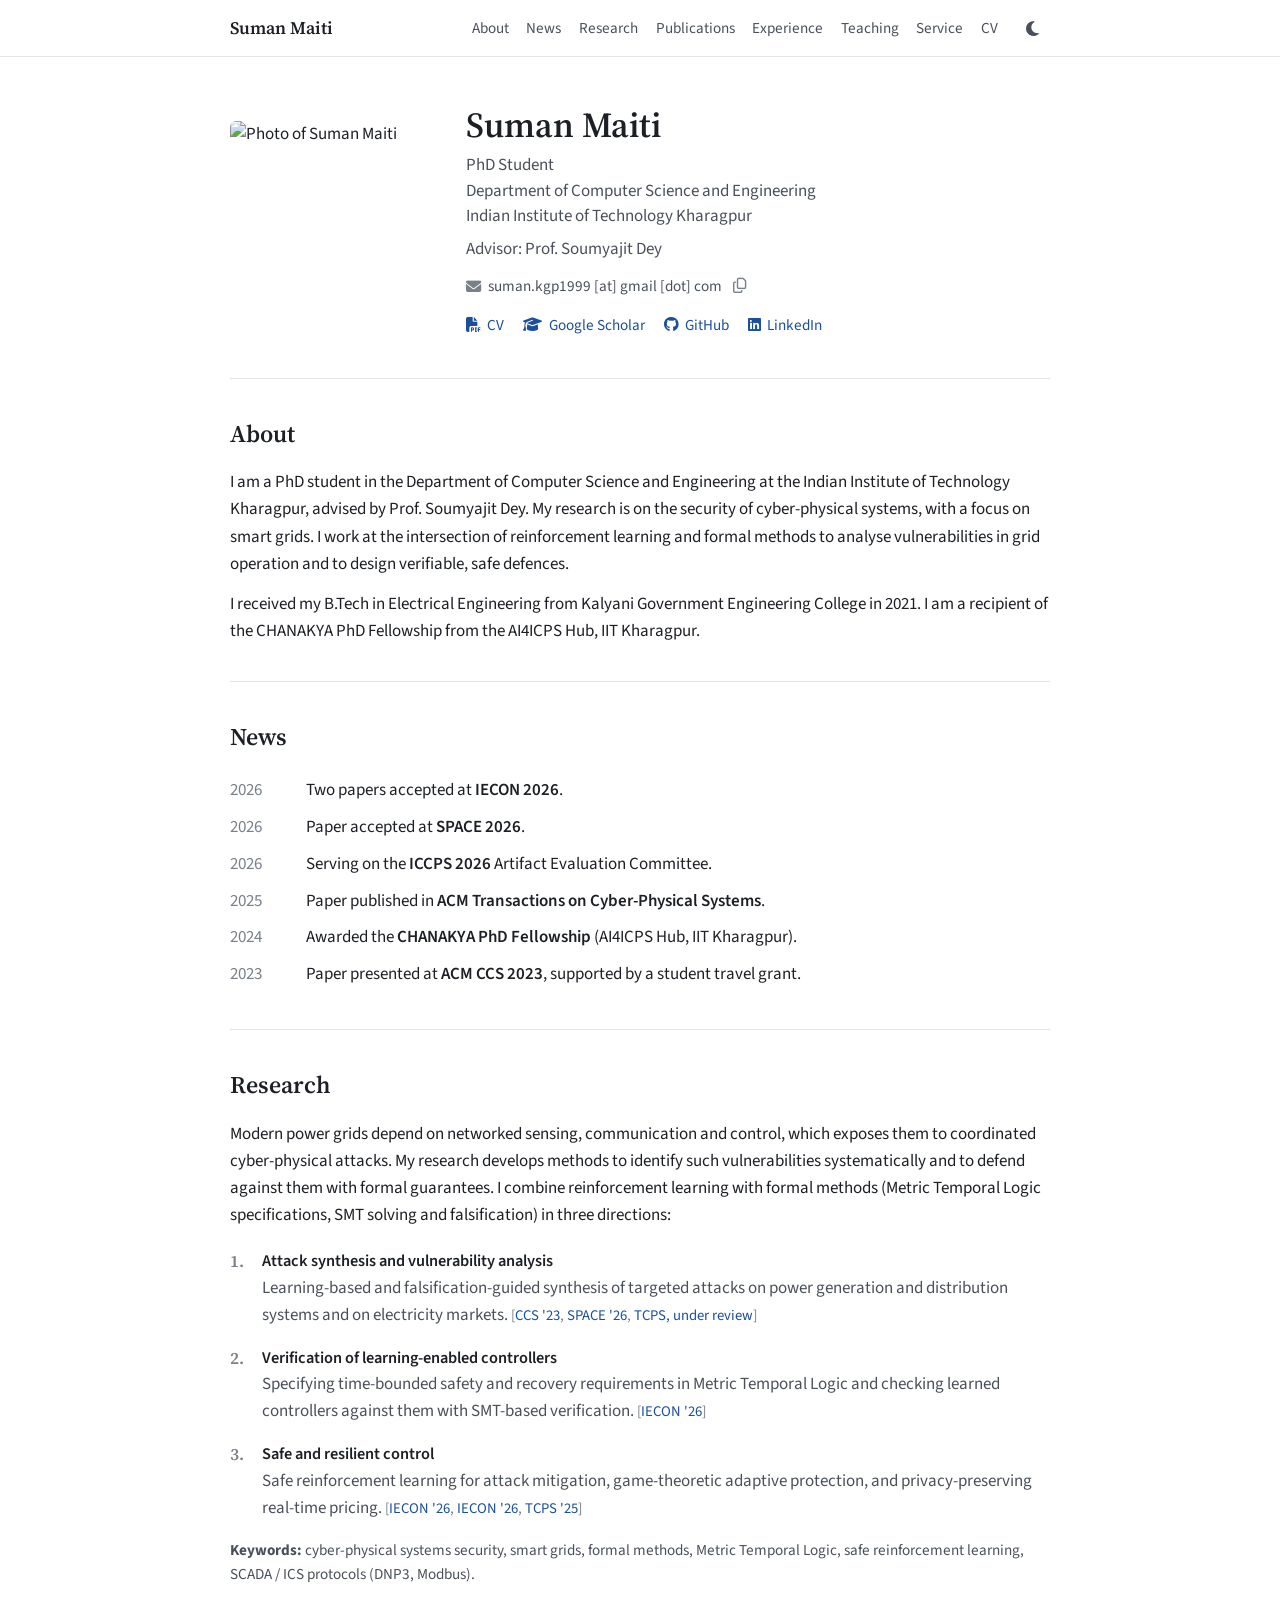
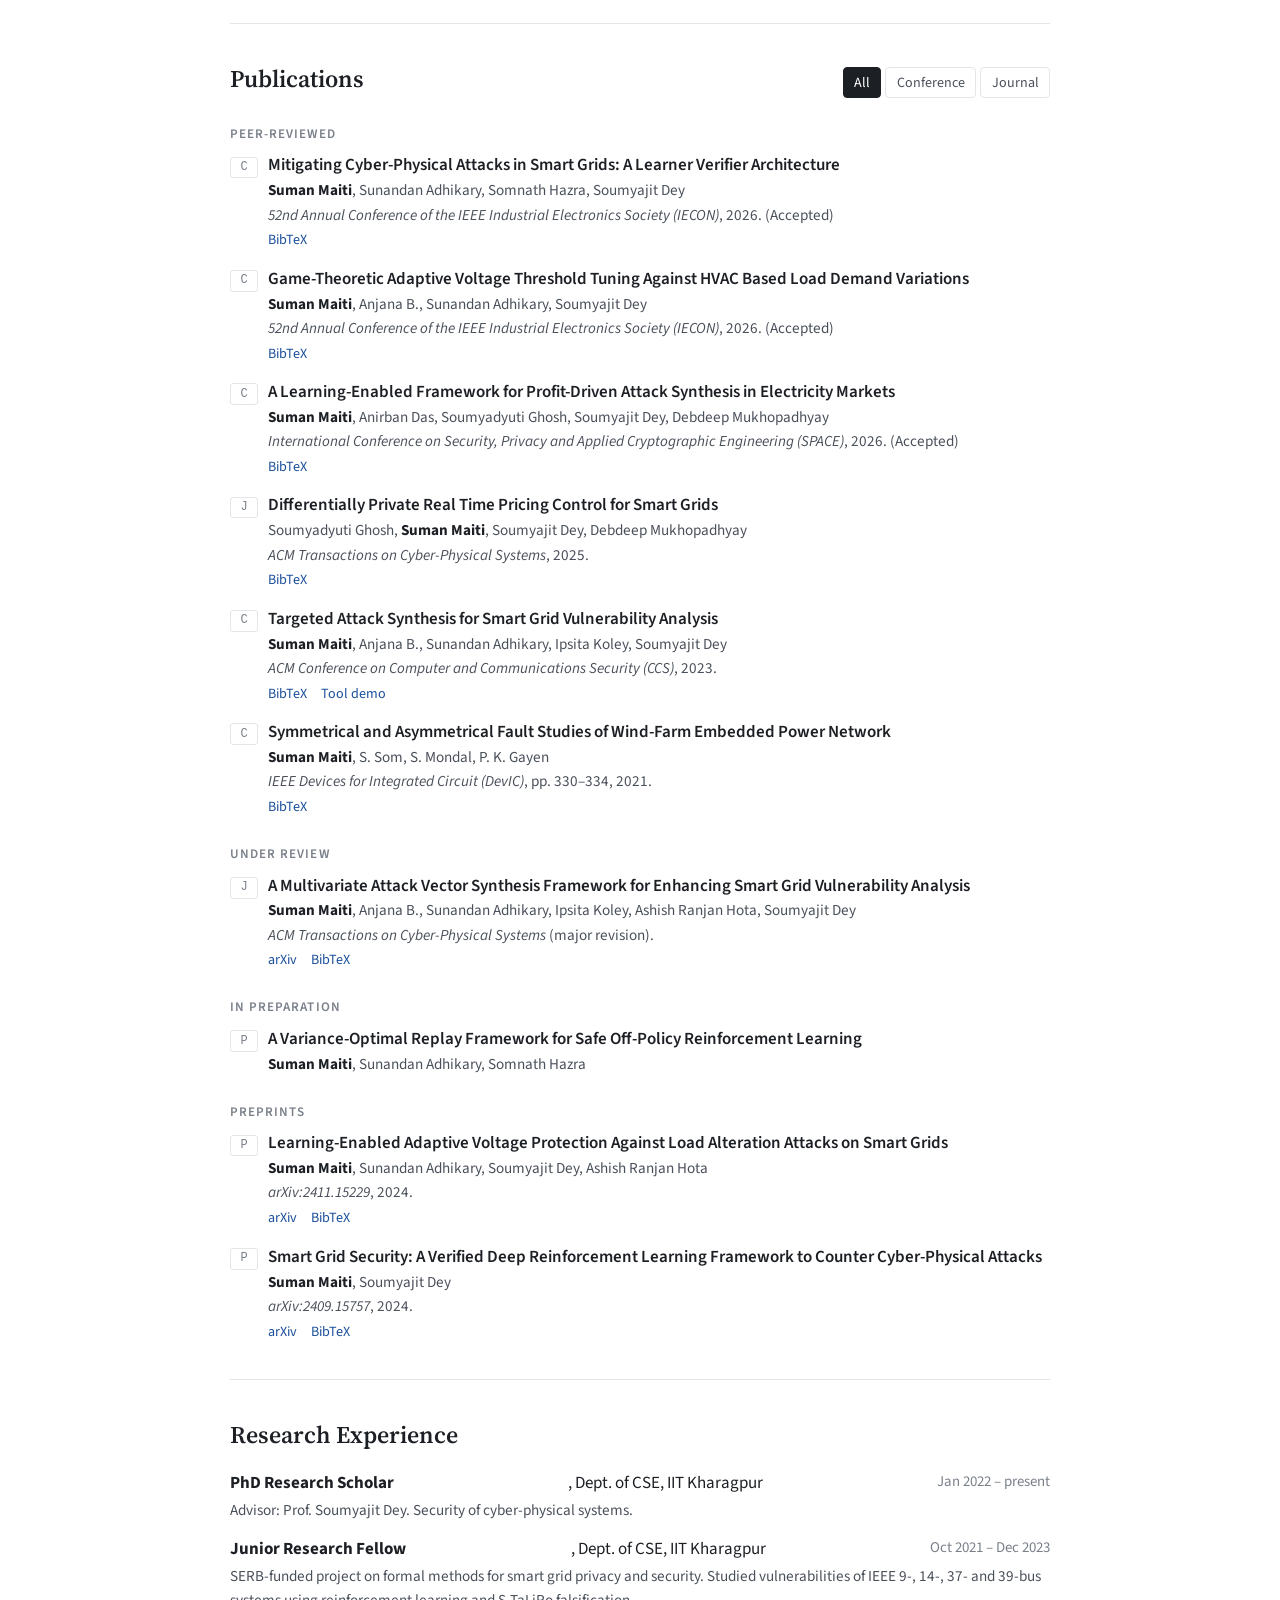
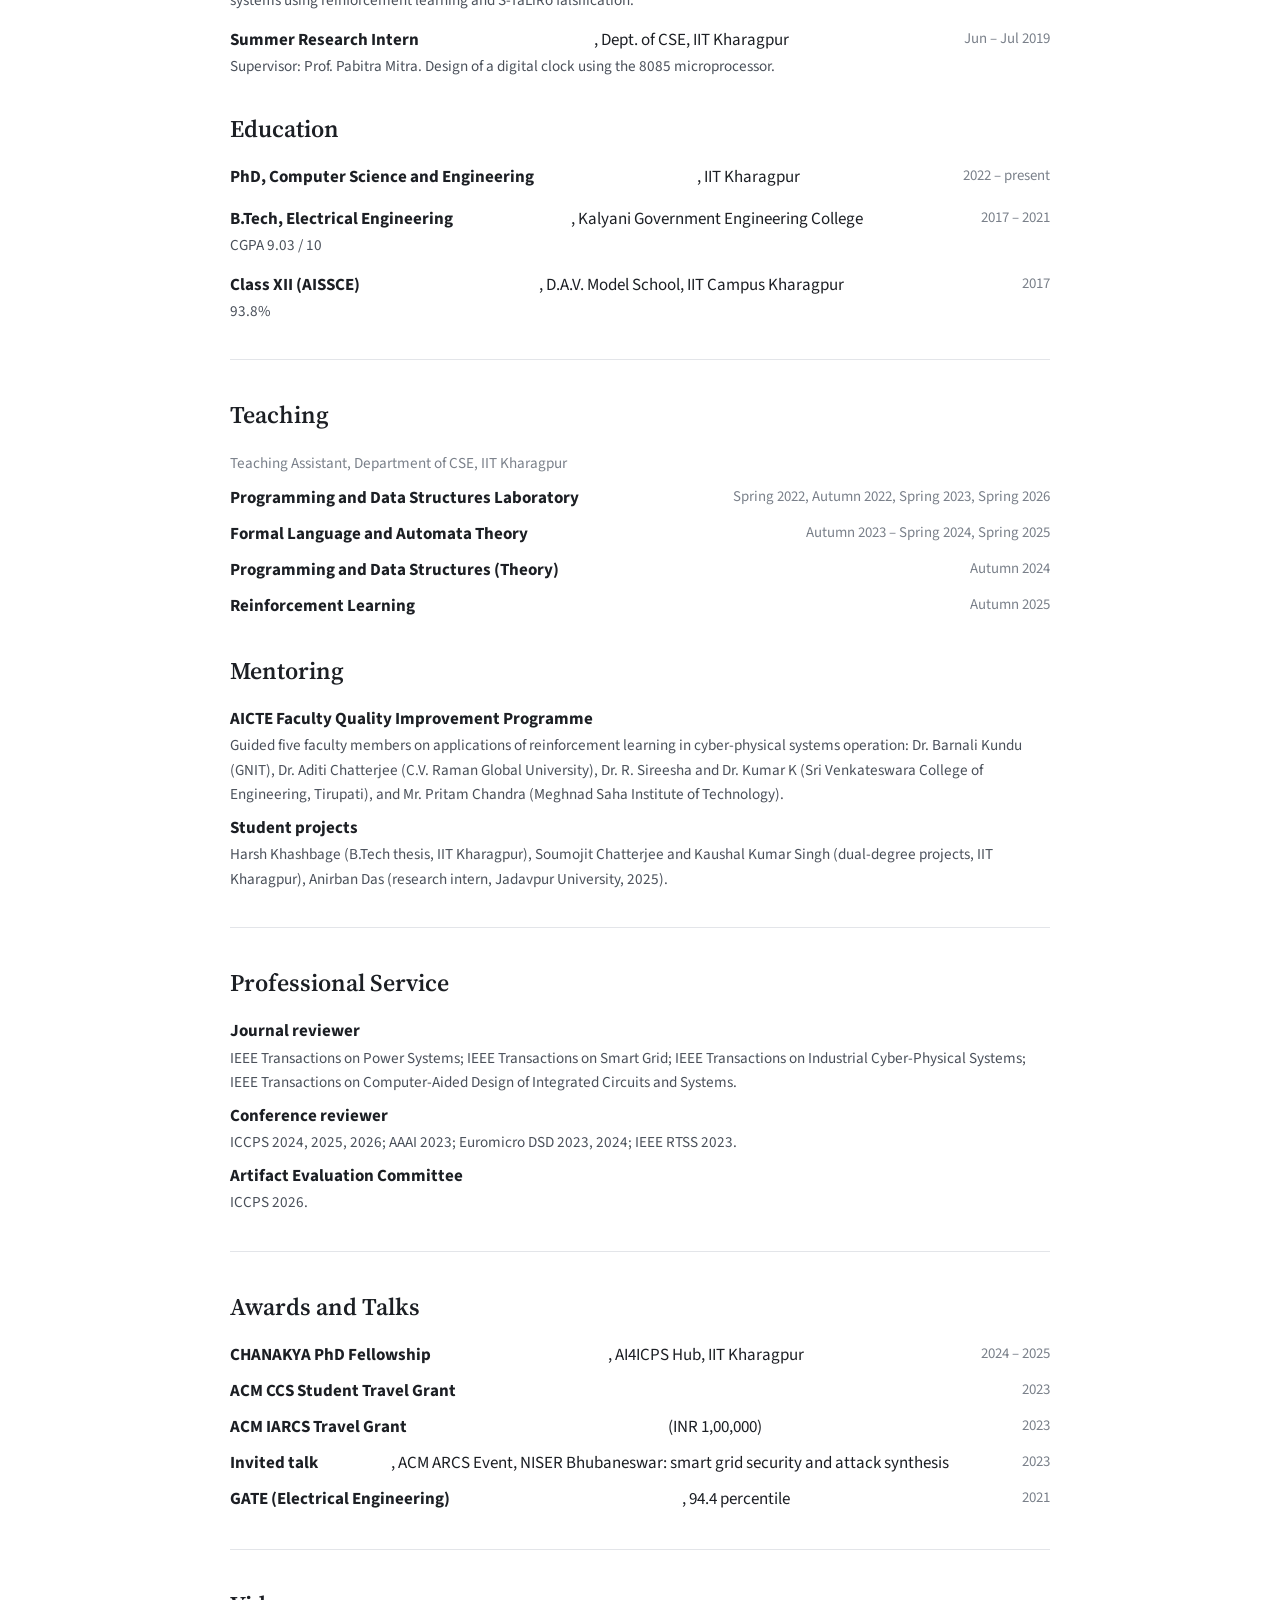
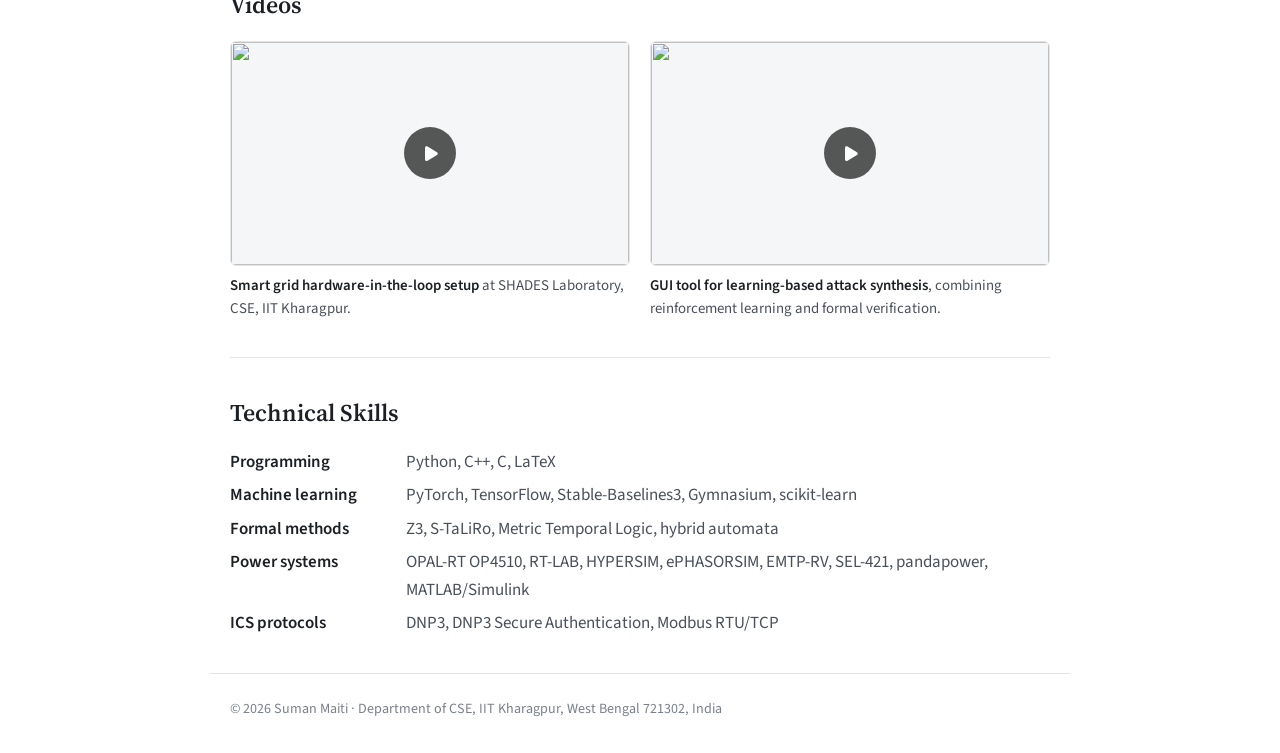
==== commit c6e39ac1: "Add files via upload" ====
--- a/index.html
+++ b/index.html
@@ -1,34 +1,30 @@
 <!DOCTYPE html>
-<html lang="en" data-theme="light">
+<html lang="en">
 <head>
     <meta charset="UTF-8">
     <meta name="viewport" content="width=device-width, initial-scale=1.0">
 
-    <!-- ── PRIMARY SEO ── -->
-    <title>Suman Maiti | PhD CSE Researcher | IIT Kharagpur | CPS Security</title>
-    <meta name="description" content="Suman Maiti is a PhD researcher in Computer Science and Engineering (CSE) at IIT Kharagpur, advised by Prof. Soumyajit Dey. Research in CPS security, smart grid security, formal methods (MTL, SMT), and safe reinforcement learning.">
-    <meta name="keywords" content="Suman Maiti, Suman Maiti CSE, Suman Maiti IIT Kharagpur, CPS security researcher, smart grid security, formal methods, safe reinforcement learning, SCADA security, PhD CSE IIT Kharagpur, cyber physical systems">
+    <title>Suman Maiti | PhD Student, CSE, IIT Kharagpur</title>
+    <meta name="description" content="Suman Maiti is a PhD student in Computer Science and Engineering at IIT Kharagpur, advised by Prof. Soumyajit Dey. His research is on the security of cyber-physical systems, with a focus on smart grids, formal methods and safe reinforcement learning.">
+    <meta name="keywords" content="Suman Maiti, IIT Kharagpur, cyber-physical systems security, smart grid security, formal methods, metric temporal logic, safe reinforcement learning, attack synthesis">
     <meta name="author" content="Suman Maiti">
     <meta name="robots" content="index, follow, max-image-preview:large">
     <link rel="canonical" href="https://sumanmaiti100.github.io/">
-
-    <!-- ── OPEN GRAPH ── -->
+    <link rel="icon" href="data:image/svg+xml,%3Csvg xmlns='http://www.w3.org/2000/svg' viewBox='0 0 64 64'%3E%3Crect width='64' height='64' rx='12' fill='%231b3a6b'/%3E%3Ctext x='32' y='42' font-family='Georgia,serif' font-size='28' text-anchor='middle' fill='%23fff'%3ESM%3C/text%3E%3C/svg%3E">
+
     <meta property="og:type"        content="profile">
-    <meta property="og:title"       content="Suman Maiti | PhD CSE Researcher | IIT Kharagpur">
-    <meta property="og:description" content="PhD Research Scholar in Computer Science and Engineering at IIT Kharagpur. Research on CPS security, smart grid security, formal methods, and safe reinforcement learning.">
+    <meta property="og:title"       content="Suman Maiti | PhD Student, CSE, IIT Kharagpur">
+    <meta property="og:description" content="PhD student at IIT Kharagpur working on cyber-physical systems security, smart grids, formal methods and safe reinforcement learning.">
     <meta property="og:url"         content="https://sumanmaiti100.github.io/">
-    <meta property="og:image"       content="https://sumanmaiti100.github.io/assets/images/profile.png">
-    <meta property="og:site_name"   content="Suman Maiti — Academic Portfolio">
+    <meta property="og:image"       content="https://sumanmaiti100.github.io/assets/images/og-image.jpg">
+    <meta property="og:site_name"   content="Suman Maiti">
     <meta property="profile:first_name" content="Suman">
     <meta property="profile:last_name"  content="Maiti">
-
-    <!-- ── TWITTER CARD ── -->
-    <meta name="twitter:card"        content="summary_large_image">
-    <meta name="twitter:title"       content="Suman Maiti | PhD CSE | IIT Kharagpur">
-    <meta name="twitter:description" content="PhD Research Scholar at IIT Kharagpur CSE. CPS Security · Smart Grid · Formal Methods · Safe RL">
-    <meta name="twitter:image"       content="https://sumanmaiti100.github.io/assets/images/profile.png">
-
-    <!-- ── JSON-LD STRUCTURED DATA (Person schema) ── -->
+    <meta name="twitter:card"        content="summary">
+    <meta name="twitter:title"       content="Suman Maiti | PhD Student, CSE, IIT Kharagpur">
+    <meta name="twitter:description" content="Cyber-physical systems security, smart grids, formal methods and safe reinforcement learning.">
+    <meta name="twitter:image"       content="https://sumanmaiti100.github.io/assets/images/og-image.jpg">
+
     <script type="application/ld+json">
     {
       "@context": "https://schema.org",
@@ -36,8 +32,8 @@
       "name": "Suman Maiti",
       "givenName": "Suman",
       "familyName": "Maiti",
-      "jobTitle": "PhD Research Scholar, Computer Science and Engineering",
-      "description": "PhD Research Scholar in Computer Science and Engineering (CSE) at IIT Kharagpur, working on cyber-physical systems security, smart grid security, formal methods, and safe reinforcement learning.",
+      "jobTitle": "PhD Student, Computer Science and Engineering",
+      "description": "PhD student at IIT Kharagpur working on cyber-physical systems security, smart grid security, formal methods and safe reinforcement learning.",
       "affiliation": {
         "@type": "EducationalOrganization",
         "name": "Indian Institute of Technology Kharagpur",
@@ -45,930 +41,402 @@
         "department": "Department of Computer Science and Engineering"
       },
       "alumniOf": [
-        {
-          "@type": "EducationalOrganization",
-          "name": "Kalyani Government Engineering College",
-          "address": { "@type": "PostalAddress", "addressLocality": "Nadia", "addressRegion": "West Bengal", "addressCountry": "IN" }
-        },
-        {
-          "@type": "EducationalOrganization",
-          "name": "D.A.V. Model School IIT Campus Kharagpur"
-        }
+        { "@type": "EducationalOrganization", "name": "Kalyani Government Engineering College" },
+        { "@type": "EducationalOrganization", "name": "D.A.V. Model School IIT Campus Kharagpur" }
       ],
       "email": "suman.kgp1999@gmail.com",
       "url": "https://sumanmaiti100.github.io/",
-      "image": "https://sumanmaiti100.github.io/assets/images/profile.png",
+      "image": "https://sumanmaiti100.github.io/assets/images/og-image.jpg",
       "sameAs": [
         "https://github.com/sumanmaiti100",
         "https://www.linkedin.com/in/suman-maiti-ab2882250/",
         "https://scholar.google.com/citations?user=FTC-QboAAAAJ&hl=en"
       ],
-      "knowsAbout": [
-        "Cyber-Physical Systems Security",
-        "Smart Grid Security",
-        "Formal Methods",
-        "Metric Temporal Logic",
-        "Safe Reinforcement Learning",
-        "SCADA Security",
-        "DNP3",
-        "DNP3 Secure Authentication",
-        "Modbus",
-        "Attack Synthesis",
-        "SMT Solving",
-        "Hybrid Automata"
-      ]
+      "knowsAbout": ["Cyber-Physical Systems Security", "Smart Grid Security", "Formal Methods", "Metric Temporal Logic", "Safe Reinforcement Learning", "Attack Synthesis", "SCADA Security"]
     }
     </script>
 
-    <link rel="preload" as="image" href="assets/images/profile.webp" type="image/webp">
-    <link rel="stylesheet" href="style.css">
+    <script>
+        (function () {
+            try {
+                var t = localStorage.getItem('theme');
+                if (t) document.documentElement.setAttribute('data-theme', t);
+            } catch (e) {}
+        })();
+    </script>
+
     <link rel="preconnect" href="https://fonts.googleapis.com">
     <link rel="preconnect" href="https://fonts.gstatic.com" crossorigin>
-    <link href="https://fonts.googleapis.com/css2?family=Inter:wght@300;400;500;600;700&display=swap" rel="stylesheet">
-    <link rel="stylesheet" href="https://cdnjs.cloudflare.com/ajax/libs/font-awesome/6.5.2/css/all.min.css" crossorigin="anonymous" referrerpolicy="no-referrer" />
+    <link href="https://fonts.googleapis.com/css2?family=Source+Sans+3:ital,wght@0,400;0,600;0,700;1,400&family=Source+Serif+4:opsz,wght@8..60,500;8..60,600&display=swap" rel="stylesheet">
+    <link rel="stylesheet" href="https://cdnjs.cloudflare.com/ajax/libs/font-awesome/6.5.2/css/all.min.css" crossorigin="anonymous" referrerpolicy="no-referrer">
+    <link rel="stylesheet" href="style.css">
 </head>
 <body>
-
-    <!-- ─────────────────────── NAVIGATION ─────────────────────── -->
-    <nav class="navbar" id="navbar">
-        <div class="nav-container">
-            <a href="#home" class="nav-brand">Suman Maiti</a>
-
-            <div class="nav-menu" id="navMenu">
-                <a href="#home"         class="nav-link">Home</a>
-                <a href="#about"        class="nav-link">About</a>
-                <a href="#research"     class="nav-link">Research</a>
-                <a href="#projects"     class="nav-link">Projects</a>
-                <a href="#publications" class="nav-link">Publications</a>
-                <a href="#teaching"     class="nav-link">Teaching</a>
-                <a href="#awards"       class="nav-link">Awards</a>
-                <a href="#skills"       class="nav-link">Skills</a>
-
+    <a class="skip-link" href="#main">Skip to content</a>
+
+    <header class="nav" id="nav">
+        <div class="nav-inner">
+            <a href="#top" class="brand">Suman Maiti</a>
+            <nav class="nav-links" id="navLinks" aria-label="Primary">
+                <a href="#about">About</a>
+                <a href="#news">News</a>
+                <a href="#research">Research</a>
+                <a href="#publications">Publications</a>
+                <a href="#experience">Experience</a>
+                <a href="#teaching">Teaching</a>
+                <a href="#service">Service</a>
+                <a href="assets/docs/resume.pdf" target="_blank" rel="noopener">CV</a>
+            </nav>
+            <div class="nav-actions">
+                <button class="icon-btn" id="themeToggle" aria-label="Toggle dark mode"><i class="fas fa-moon" aria-hidden="true"></i></button>
+                <button class="icon-btn menu-btn" id="menuBtn" aria-label="Open menu" aria-expanded="false" aria-controls="navLinks"><i class="fas fa-bars" aria-hidden="true"></i></button>
             </div>
-
-            <div class="nav-actions">
-                <button class="theme-toggle" id="themeToggle" aria-label="Toggle dark mode">
-                    <i class="fas fa-moon" id="themeIcon"></i>
+        </div>
+    </header>
+
+    <main id="main" class="page">
+
+        <!-- ───────── PROFILE ───────── -->
+        <section class="profile" id="top">
+            <picture class="profile-photo">
+                <source srcset="assets/images/profile-720.webp" type="image/webp">
+                <img src="assets/images/profile-720.jpg" width="720" height="720" alt="Photo of Suman Maiti">
+            </picture>
+            <div class="profile-text">
+                <h1>Suman Maiti</h1>
+                <p class="role">PhD Student<br>Department of Computer Science and Engineering<br>Indian Institute of Technology Kharagpur</p>
+                <p class="advisor">Advisor: Prof. Soumyajit Dey</p>
+                <p class="email"><i class="fas fa-envelope" aria-hidden="true"></i> suman.kgp1999 [at] gmail [dot] com
+                    <button class="copy-btn" id="copyEmail" data-email="suman.kgp1999@gmail.com" aria-label="Copy email address"><i class="far fa-copy" aria-hidden="true"></i></button>
+                </p>
+                <ul class="profile-links">
+                    <li><a href="assets/docs/resume.pdf" target="_blank" rel="noopener"><i class="fas fa-file-pdf" aria-hidden="true"></i> CV</a></li>
+                    <li><a href="https://scholar.google.com/citations?user=FTC-QboAAAAJ&hl=en" target="_blank" rel="noopener"><i class="fas fa-graduation-cap" aria-hidden="true"></i> Google Scholar</a></li>
+                    <li><a href="https://github.com/sumanmaiti100" target="_blank" rel="noopener"><i class="fab fa-github" aria-hidden="true"></i> GitHub</a></li>
+                    <li><a href="https://www.linkedin.com/in/suman-maiti-ab2882250/" target="_blank" rel="noopener"><i class="fab fa-linkedin" aria-hidden="true"></i> LinkedIn</a></li>
+                </ul>
+            </div>
+        </section>
+
+        <!-- ───────── ABOUT ───────── -->
+        <section class="block" id="about">
+            <h2>About</h2>
+            <p>
+                I am a PhD student in the Department of Computer Science and Engineering at the Indian Institute of Technology Kharagpur, advised by Prof. Soumyajit Dey. My research is on the security of cyber-physical systems, with a focus on smart grids. I work at the intersection of reinforcement learning and formal methods to analyse vulnerabilities in grid operation and to design verifiable, safe defences.
+            </p>
+            <p>
+                I received my B.Tech in Electrical Engineering from Kalyani Government Engineering College in 2021. I am a recipient of the CHANAKYA PhD Fellowship from the AI4ICPS Hub, IIT Kharagpur.
+            </p>
+        </section>
+
+        <!-- ───────── NEWS ───────── -->
+        <section class="block" id="news">
+            <h2>News</h2>
+            <ul class="news">
+                <li><span class="date">2026</span> <span>Two papers accepted at <b>IECON 2026</b>.</span></li>
+                <li><span class="date">2026</span> <span>Paper accepted at <b>SPACE 2026</b>.</span></li>
+                <li><span class="date">2026</span> <span>Serving on the <b>ICCPS 2026</b> Artifact Evaluation Committee.</span></li>
+                <li><span class="date">2025</span> <span>Paper published in <b>ACM Transactions on Cyber-Physical Systems</b>.</span></li>
+                <li><span class="date">2024</span> <span>Awarded the <b>CHANAKYA PhD Fellowship</b> (AI4ICPS Hub, IIT Kharagpur).</span></li>
+                <li><span class="date">2023</span> <span>Paper presented at <b>ACM CCS 2023</b>, supported by a student travel grant.</span></li>
+            </ul>
+        </section>
+
+        <!-- ───────── RESEARCH ───────── -->
+        <section class="block" id="research">
+            <h2>Research</h2>
+            <p>
+                Modern power grids depend on networked sensing, communication and control, which exposes them to coordinated cyber-physical attacks. My research develops methods to identify such vulnerabilities systematically and to defend against them with formal guarantees. I combine reinforcement learning with formal methods (Metric Temporal Logic specifications, SMT solving and falsification) in three directions:
+            </p>
+            <ol class="research-list">
+                <li>
+                    <h3>Attack synthesis and vulnerability analysis</h3>
+                    <p>Learning-based and falsification-guided synthesis of targeted attacks on power generation and distribution systems and on electricity markets.
+                    <span class="refs">[<a href="#pub-ccs23">CCS '23</a>, <a href="#pub-space26">SPACE '26</a>, <a href="#pub-tcps-rev">TCPS, under review</a>]</span></p>
+                </li>
+                <li>
+                    <h3>Verification of learning-enabled controllers</h3>
+                    <p>Specifying time-bounded safety and recovery requirements in Metric Temporal Logic and checking learned controllers against them with SMT-based verification.
+                    <span class="refs">[<a href="#pub-iecon26a">IECON '26</a>]</span></p>
+                </li>
+                <li>
+                    <h3>Safe and resilient control</h3>
+                    <p>Safe reinforcement learning for attack mitigation, game-theoretic adaptive protection, and privacy-preserving real-time pricing.
+                    <span class="refs">[<a href="#pub-iecon26a">IECON '26</a>, <a href="#pub-iecon26b">IECON '26</a>, <a href="#pub-tcps25">TCPS '25</a>]</span></p>
+                </li>
+            </ol>
+            <p class="keywords"><b>Keywords:</b> cyber-physical systems security, smart grids, formal methods, Metric Temporal Logic, safe reinforcement learning, SCADA / ICS protocols (DNP3, Modbus).</p>
+        </section>
+
+        <!-- ───────── PUBLICATIONS ───────── -->
+        <section class="block" id="publications">
+            <div class="block-head">
+                <h2>Publications</h2>
+                <div class="pub-filter" role="group" aria-label="Filter publications">
+                    <button class="filter-btn is-on" data-filter="all" aria-pressed="true">All</button>
+                    <button class="filter-btn" data-filter="conference" aria-pressed="false">Conference</button>
+                    <button class="filter-btn" data-filter="journal" aria-pressed="false">Journal</button>
+                </div>
+            </div>
+
+            <h3 class="pub-heading">Peer-Reviewed</h3>
+            <ol class="pubs">
+                <li class="pub" id="pub-iecon26a" data-type="conference"
+                    data-bib-type="inproceedings" data-bib-key="maiti2026mitigating" data-bib-year="2026"
+                    data-bib-venue="Proceedings of the 52nd Annual Conference of the IEEE Industrial Electronics Society (IECON)">
+                    <span class="pub-tag">C</span>
+                    <div>
+                        <p class="pub-title">Mitigating Cyber-Physical Attacks in Smart Grids: A Learner Verifier Architecture</p>
+                        <p class="pub-authors"><b>Suman Maiti</b>, Sunandan Adhikary, Somnath Hazra, Soumyajit Dey</p>
+                        <p class="pub-venue"><i>52nd Annual Conference of the IEEE Industrial Electronics Society (IECON)</i>, 2026. (Accepted)</p>
+                        <p class="pub-links"><button class="link-btn" data-bib>BibTeX</button></p>
+                    </div>
+                </li>
+                <li class="pub" id="pub-iecon26b" data-type="conference"
+                    data-bib-type="inproceedings" data-bib-key="maiti2026game" data-bib-year="2026"
+                    data-bib-venue="Proceedings of the 52nd Annual Conference of the IEEE Industrial Electronics Society (IECON)">
+                    <span class="pub-tag">C</span>
+                    <div>
+                        <p class="pub-title">Game-Theoretic Adaptive Voltage Threshold Tuning Against HVAC Based Load Demand Variations</p>
+                        <p class="pub-authors"><b>Suman Maiti</b>, Anjana B., Sunandan Adhikary, Soumyajit Dey</p>
+                        <p class="pub-venue"><i>52nd Annual Conference of the IEEE Industrial Electronics Society (IECON)</i>, 2026. (Accepted)</p>
+                        <p class="pub-links"><button class="link-btn" data-bib>BibTeX</button></p>
+                    </div>
+                </li>
+                <li class="pub" id="pub-space26" data-type="conference"
+                    data-bib-type="inproceedings" data-bib-key="maiti2026learning" data-bib-year="2026"
+                    data-bib-venue="International Conference on Security, Privacy and Applied Cryptographic Engineering (SPACE)">
+                    <span class="pub-tag">C</span>
+                    <div>
+                        <p class="pub-title">A Learning-Enabled Framework for Profit-Driven Attack Synthesis in Electricity Markets</p>
+                        <p class="pub-authors"><b>Suman Maiti</b>, Anirban Das, Soumyadyuti Ghosh, Soumyajit Dey, Debdeep Mukhopadhyay</p>
+                        <p class="pub-venue"><i>International Conference on Security, Privacy and Applied Cryptographic Engineering (SPACE)</i>, 2026. (Accepted)</p>
+                        <p class="pub-links"><button class="link-btn" data-bib>BibTeX</button></p>
+                    </div>
+                </li>
+                <li class="pub" id="pub-tcps25" data-type="journal"
+                    data-bib-type="article" data-bib-key="ghosh2025differentially" data-bib-year="2025"
+                    data-bib-venue="ACM Transactions on Cyber-Physical Systems">
+                    <span class="pub-tag">J</span>
+                    <div>
+                        <p class="pub-title">Differentially Private Real Time Pricing Control for Smart Grids</p>
+                        <p class="pub-authors">Soumyadyuti Ghosh, <b>Suman Maiti</b>, Soumyajit Dey, Debdeep Mukhopadhyay</p>
+                        <p class="pub-venue"><i>ACM Transactions on Cyber-Physical Systems</i>, 2025.</p>
+                        <p class="pub-links"><button class="link-btn" data-bib>BibTeX</button></p>
+                    </div>
+                </li>
+                <li class="pub" id="pub-ccs23" data-type="conference"
+                    data-bib-type="inproceedings" data-bib-key="maiti2023targeted" data-bib-year="2023"
+                    data-bib-venue="Proceedings of the 2023 ACM SIGSAC Conference on Computer and Communications Security (CCS)">
+                    <span class="pub-tag">C</span>
+                    <div>
+                        <p class="pub-title">Targeted Attack Synthesis for Smart Grid Vulnerability Analysis</p>
+                        <p class="pub-authors"><b>Suman Maiti</b>, Anjana B., Sunandan Adhikary, Ipsita Koley, Soumyajit Dey</p>
+                        <p class="pub-venue"><i>ACM Conference on Computer and Communications Security (CCS)</i>, 2023.</p>
+                        <p class="pub-links"><button class="link-btn" data-bib>BibTeX</button> <a href="https://www.youtube.com/watch?v=N872qlW5NZE" data-video="N872qlW5NZE" target="_blank" rel="noopener">Tool demo</a></p>
+                    </div>
+                </li>
+
+                <li class="pub" id="pub-devic21" data-type="conference"
+                    data-bib-type="inproceedings" data-bib-key="maiti2021symmetrical" data-bib-year="2021" data-bib-venue="2021 Devices for Integrated Circuit (DevIC)">
+                    <span class="pub-tag">C</span>
+                    <div>
+                        <p class="pub-title">Symmetrical and Asymmetrical Fault Studies of Wind-Farm Embedded Power Network</p>
+                        <p class="pub-authors"><b>Suman Maiti</b>, S. Som, S. Mondal, P. K. Gayen</p>
+                        <p class="pub-venue"><i>IEEE Devices for Integrated Circuit (DevIC)</i>, pp. 330–334, 2021.</p>
+                        <p class="pub-links"><button class="link-btn" data-bib>BibTeX</button></p>
+                    </div>
+                </li>
+            </ol>
+
+            <h3 class="pub-heading">Under Review</h3>
+            <ol class="pubs">
+                <li class="pub" id="pub-tcps-rev" data-type="journal"
+                    data-bib-type="article" data-bib-key="maiti2023multivariate" data-bib-year=""
+                    data-bib-venue="ACM Transactions on Cyber-Physical Systems (under review)">
+                    <span class="pub-tag">J</span>
+                    <div>
+                        <p class="pub-title">A Multivariate Attack Vector Synthesis Framework for Enhancing Smart Grid Vulnerability Analysis</p>
+                        <p class="pub-authors"><b>Suman Maiti</b>, Anjana B., Sunandan Adhikary, Ipsita Koley, Ashish Ranjan Hota, Soumyajit Dey</p>
+                        <p class="pub-venue"><i>ACM Transactions on Cyber-Physical Systems</i> (major revision).</p>
+                        <p class="pub-links"><a href="https://arxiv.org/abs/2306.09057" target="_blank" rel="noopener">arXiv</a> <button class="link-btn" data-bib>BibTeX</button></p>
+                    </div>
+                </li>
+            </ol>
+
+            <h3 class="pub-heading">In Preparation</h3>
+            <ol class="pubs">
+                <li class="pub" data-type="other">
+                    <span class="pub-tag">P</span>
+                    <div>
+                        <p class="pub-title">A Variance-Optimal Replay Framework for Safe Off-Policy Reinforcement Learning</p>
+                        <p class="pub-authors"><b>Suman Maiti</b>, Sunandan Adhikary, Somnath Hazra</p>
+                    </div>
+                </li>
+            </ol>
+
+            <h3 class="pub-heading">Preprints</h3>
+            <ol class="pubs">
+                <li class="pub" data-type="other"
+                    data-bib-type="misc" data-bib-key="maiti2024learning" data-bib-year="2024" data-bib-venue="arXiv preprint arXiv:2411.15229">
+                    <span class="pub-tag">P</span>
+                    <div>
+                        <p class="pub-title">Learning-Enabled Adaptive Voltage Protection Against Load Alteration Attacks on Smart Grids</p>
+                        <p class="pub-authors"><b>Suman Maiti</b>, Sunandan Adhikary, Soumyajit Dey, Ashish Ranjan Hota</p>
+                        <p class="pub-venue"><i>arXiv:2411.15229</i>, 2024.</p>
+                        <p class="pub-links"><a href="https://arxiv.org/abs/2411.15229" target="_blank" rel="noopener">arXiv</a> <button class="link-btn" data-bib>BibTeX</button></p>
+                    </div>
+                </li>
+                <li class="pub" data-type="other"
+                    data-bib-type="misc" data-bib-key="maiti2024smart" data-bib-year="2024" data-bib-venue="arXiv preprint arXiv:2409.15757">
+                    <span class="pub-tag">P</span>
+                    <div>
+                        <p class="pub-title">Smart Grid Security: A Verified Deep Reinforcement Learning Framework to Counter Cyber-Physical Attacks</p>
+                        <p class="pub-authors"><b>Suman Maiti</b>, Soumyajit Dey</p>
+                        <p class="pub-venue"><i>arXiv:2409.15757</i>, 2024.</p>
+                        <p class="pub-links"><a href="https://arxiv.org/abs/2409.15757" target="_blank" rel="noopener">arXiv</a> <button class="link-btn" data-bib>BibTeX</button></p>
+                    </div>
+                </li>
+            </ol>
+            <p class="pub-empty" id="pubEmpty" hidden>No publications in this category.</p>
+        </section>
+
+        <!-- ───────── EXPERIENCE & EDUCATION ───────── -->
+        <section class="block" id="experience">
+            <h2>Research Experience</h2>
+            <ul class="entries">
+                <li>
+                    <div class="entry-head"><b>PhD Research Scholar</b>, Dept. of CSE, IIT Kharagpur<span class="when">Jan 2022 – present</span></div>
+                    <p>Advisor: Prof. Soumyajit Dey. Security of cyber-physical systems.</p>
+                </li>
+                <li>
+                    <div class="entry-head"><b>Junior Research Fellow</b>, Dept. of CSE, IIT Kharagpur<span class="when">Oct 2021 – Dec 2023</span></div>
+                    <p>SERB-funded project on formal methods for smart grid privacy and security. Studied vulnerabilities of IEEE 9-, 14-, 37- and 39-bus systems using reinforcement learning and S-TaLiRo falsification.</p>
+                </li>
+                <li>
+                    <div class="entry-head"><b>Summer Research Intern</b>, Dept. of CSE, IIT Kharagpur<span class="when">Jun – Jul 2019</span></div>
+                    <p>Supervisor: Prof. Pabitra Mitra. Design of a digital clock using the 8085 microprocessor.</p>
+                </li>
+            </ul>
+
+            <h2 class="sub">Education</h2>
+            <ul class="entries">
+                <li>
+                    <div class="entry-head"><b>PhD, Computer Science and Engineering</b>, IIT Kharagpur<span class="when">2022 – present</span></div>
+                </li>
+                <li>
+                    <div class="entry-head"><b>B.Tech, Electrical Engineering</b>, Kalyani Government Engineering College<span class="when">2017 – 2021</span></div>
+                    <p>CGPA 9.03 / 10</p>
+                </li>
+                <li>
+                    <div class="entry-head"><b>Class XII (AISSCE)</b>, D.A.V. Model School, IIT Campus Kharagpur<span class="when">2017</span></div>
+                    <p>93.8%</p>
+                </li>
+            </ul>
+        </section>
+
+        <!-- ───────── TEACHING ───────── -->
+        <section class="block" id="teaching">
+            <h2>Teaching</h2>
+            <p class="lead-note">Teaching Assistant, Department of CSE, IIT Kharagpur</p>
+            <ul class="entries compact">
+                <li><div class="entry-head"><b>Programming and Data Structures Laboratory</b><span class="when">Spring 2022, Autumn 2022, Spring 2023, Spring 2026</span></div></li>
+                <li><div class="entry-head"><b>Formal Language and Automata Theory</b><span class="when">Autumn 2023 – Spring 2024, Spring 2025</span></div></li>
+                <li><div class="entry-head"><b>Programming and Data Structures (Theory)</b><span class="when">Autumn 2024</span></div></li>
+                <li><div class="entry-head"><b>Reinforcement Learning</b><span class="when">Autumn 2025</span></div></li>
+            </ul>
+
+            <h2 class="sub">Mentoring</h2>
+            <ul class="entries compact">
+                <li>
+                    <div class="entry-head"><b>AICTE Faculty Quality Improvement Programme</b></div>
+                    <p>Guided five faculty members on applications of reinforcement learning in cyber-physical systems operation: Dr. Barnali Kundu (GNIT), Dr. Aditi Chatterjee (C.V. Raman Global University), Dr. R. Sireesha and Dr. Kumar K (Sri Venkateswara College of Engineering, Tirupati), and Mr. Pritam Chandra (Meghnad Saha Institute of Technology).</p>
+                </li>
+                <li>
+                    <div class="entry-head"><b>Student projects</b></div>
+                    <p>Harsh Khashbage (B.Tech thesis, IIT Kharagpur), Soumojit Chatterjee and Kaushal Kumar Singh (dual-degree projects, IIT Kharagpur), Anirban Das (research intern, Jadavpur University, 2025).</p>
+                </li>
+            </ul>
+        </section>
+
+        <!-- ───────── SERVICE ───────── -->
+        <section class="block" id="service">
+            <h2>Professional Service</h2>
+            <ul class="entries compact">
+                <li>
+                    <div class="entry-head"><b>Journal reviewer</b></div>
+                    <p>IEEE Transactions on Power Systems; IEEE Transactions on Smart Grid; IEEE Transactions on Industrial Cyber-Physical Systems; IEEE Transactions on Computer-Aided Design of Integrated Circuits and Systems.</p>
+                </li>
+                <li>
+                    <div class="entry-head"><b>Conference reviewer</b></div>
+                    <p>ICCPS 2024, 2025, 2026; AAAI 2023; Euromicro DSD 2023, 2024; IEEE RTSS 2023.</p>
+                </li>
+                <li>
+                    <div class="entry-head"><b>Artifact Evaluation Committee</b></div>
+                    <p>ICCPS 2026.</p>
+                </li>
+            </ul>
+        </section>
+
+        <!-- ───────── AWARDS & TALKS ───────── -->
+        <section class="block" id="awards">
+            <h2>Awards and Talks</h2>
+            <ul class="entries compact">
+                <li><div class="entry-head"><b>CHANAKYA PhD Fellowship</b>, AI4ICPS Hub, IIT Kharagpur<span class="when">2024 – 2025</span></div></li>
+                <li><div class="entry-head"><b>ACM CCS Student Travel Grant</b><span class="when">2023</span></div></li>
+                <li><div class="entry-head"><b>ACM IARCS Travel Grant</b> (INR 1,00,000)<span class="when">2023</span></div></li>
+                <li><div class="entry-head"><b>Invited talk</b>, ACM ARCS Event, NISER Bhubaneswar: smart grid security and attack synthesis<span class="when">2023</span></div></li>
+                <li><div class="entry-head"><b>GATE (Electrical Engineering)</b>, 94.4 percentile<span class="when">2021</span></div></li>
+            </ul>
+        </section>
+
+        <!-- ───────── VIDEOS ───────── -->
+        <section class="block" id="videos">
+            <h2>Videos</h2>
+            <div class="videos">
+                <button class="video" data-video="pZDQif6DV3M" aria-label="Play video: Smart grid hardware-in-the-loop setup">
+                    <span class="thumb"><img src="https://img.youtube.com/vi/pZDQif6DV3M/hqdefault.jpg" alt="" loading="lazy"><span class="play" aria-hidden="true"><i class="fas fa-play"></i></span></span>
+                    <span class="caption"><b>Smart grid hardware-in-the-loop setup</b> at SHADES Laboratory, CSE, IIT Kharagpur.</span>
                 </button>
-                <button class="hamburger" id="hamburger" aria-label="Toggle menu" aria-expanded="false">
-                    <span></span><span></span><span></span>
+                <button class="video" data-video="N872qlW5NZE" aria-label="Play video: GUI tool for learning-based attack synthesis">
+                    <span class="thumb"><img src="https://img.youtube.com/vi/N872qlW5NZE/hqdefault.jpg" alt="" loading="lazy"><span class="play" aria-hidden="true"><i class="fas fa-play"></i></span></span>
+                    <span class="caption"><b>GUI tool for learning-based attack synthesis</b>, combining reinforcement learning and formal verification.</span>
                 </button>
             </div>
+        </section>
+
+        <!-- ───────── SKILLS ───────── -->
+        <section class="block" id="skills">
+            <h2>Technical Skills</h2>
+            <dl class="skills">
+                <dt>Programming</dt><dd>Python, C++, C, LaTeX</dd>
+                <dt>Machine learning</dt><dd>PyTorch, TensorFlow, Stable-Baselines3, Gymnasium, scikit-learn</dd>
+                <dt>Formal methods</dt><dd>Z3, S-TaLiRo, Metric Temporal Logic, hybrid automata</dd>
+                <dt>Power systems</dt><dd>OPAL-RT OP4510, RT-LAB, HYPERSIM, ePHASORSIM, EMTP-RV, SEL-421, pandapower, MATLAB/Simulink</dd>
+                <dt>ICS protocols</dt><dd>DNP3, DNP3 Secure Authentication, Modbus RTU/TCP</dd>
+            </dl>
+        </section>
+    </main>
+
+    <footer class="footer">
+        <p>&copy; <span id="year">2026</span> Suman Maiti · Department of CSE, IIT Kharagpur, West Bengal 721302, India</p>
+    </footer>
+
+    <dialog class="modal" id="bibModal" aria-labelledby="bibTitle">
+        <div class="modal-head">
+            <h3 id="bibTitle">BibTeX</h3>
+            <button class="icon-btn" data-close aria-label="Close"><i class="fas fa-xmark" aria-hidden="true"></i></button>
         </div>
-    </nav>
-
-    <!-- ─────────────────────── HERO ─────────────────────── -->
-    <section id="home" class="hero-section">
-        <div class="hero-bg-pattern" aria-hidden="true"></div>
-        <div class="container">
-            <div class="hero-content">
-                <div class="hero-image-wrap">
-                    <picture>
-                        <source srcset="assets/images/profile.webp" type="image/webp">
-                        <img src="assets/images/profile.png"
-                             alt="Suman Maiti — PhD Research Scholar, CSE, IIT Kharagpur"
-                             class="profile-photo"
-                             fetchpriority="high"
-                             decoding="async"
-                             onerror="this.style.display='none'; document.getElementById('initials-avatar').style.display='flex';">
-                    </picture>
-                    <div class="initials-avatar" id="initials-avatar" aria-hidden="true">SM</div>
-                </div>
-
-                <div class="hero-text">
-                    <h1 class="hero-name">Suman Maiti</h1>
-                    <p class="hero-title">PhD Student, Department of Computer Science and Engineering</p>
-                    <p class="hero-affiliation">
-                        <i class="fas fa-university" aria-hidden="true"></i>
-                        Indian Institute of Technology Kharagpur
-                    </p>
-
-                    <div class="hero-tags" aria-label="Research areas">
-                        <span class="tag">CPS Security</span>
-                        <span class="tag">Formal Methods</span>
-                        <span class="tag">Safe Reinforcement Learning</span>
-                        <span class="tag">Smart Grid Security</span>
-                        <span class="tag">SCADA / ICS</span>
-                    </div>
-
-                    <div class="hero-actions">
-                        <a href="assets/docs/resume.pdf" class="btn btn-primary" target="_blank" rel="noopener" download>
-                            <i class="fas fa-file-pdf" aria-hidden="true"></i> CV
-                        </a>
-                        <a href="mailto:suman.kgp1999@gmail.com" class="btn btn-outline">
-                            <i class="fas fa-envelope" aria-hidden="true"></i> Email
-                        </a>
-                        <a href="https://github.com/sumanmaiti100" class="btn btn-outline" target="_blank" rel="noopener">
-                            <i class="fab fa-github" aria-hidden="true"></i> GitHub
-                        </a>
-                        <a href="https://www.linkedin.com/in/suman-maiti-ab2882250/" class="btn btn-outline" target="_blank" rel="noopener">
-                            <i class="fab fa-linkedin-in" aria-hidden="true"></i> LinkedIn
-                        </a>
-                        <a href="https://scholar.google.com/citations?user=FTC-QboAAAAJ&hl=en" class="btn btn-outline" target="_blank" rel="noopener">
-                            <i class="fas fa-graduation-cap" aria-hidden="true"></i> Scholar
-                        </a>
-                    </div>
-                </div>
-            </div>
-        </div>
-    </section>
-
-    <!-- ─────────────────────── ABOUT ─────────────────────── -->
-    <section id="about" class="section section-alt">
-        <div class="container">
-            <h2 class="section-title reveal">About Me</h2>
-
-            <div class="about-grid">
-                <!-- Left: text + research statement -->
-                <div class="about-text reveal">
-                    <p class="about-intro">
-                        I am a PhD Research Scholar in the Department of Computer Science and Engineering at the Indian Institute of Technology Kharagpur, working under the supervision of Prof. Soumyajit Dey. Before joining IIT Kharagpur for my doctorate, I completed a Bachelor of Technology in Electrical Engineering from Kalyani Government Engineering College.
-                    </p>
-
-                    <div class="research-statement">
-                        <h3>Research Statement</h3>
-                        <p>
-                            My research interests lie at the intersection of cyber-physical systems security, formal methods, and safe reinforcement learning. I focus on developing rigorous vulnerability analysis and defense frameworks for safety-critical CPS domains such as smart grids, industrial control systems, and networked infrastructures, where adversaries can manipulate control commands, sensor measurements, actuator signals, or communication channels.
-                        </p>
-                        <p>
-                            A central part of my work is the formal specification of safety and security requirements using temporal logic, particularly Metric Temporal Logic, to capture time-bounded constraints on system states, recovery behavior, operational limits, and sustained safe operation. I am also interested in using formal methods such as SMT solving, hybrid automata, robustness-guided falsification, and reachability analysis to systematically synthesize unsafe scenarios and verify whether learned controllers satisfy safety properties.
-                        </p>
-                        <p>
-                            On the defense side, I work on safe reinforcement learning methods that train mitigation and protection agents under operational constraints, where the agent must restore the system to a safe region while avoiding unsafe or overly aggressive actions. My broader goal is to build mathematically grounded and practically deployable CPS security frameworks that combine temporal-logic-based specifications, formal verification, and safe RL to improve resilience against coordinated cyber-physical attacks.
-                        </p>
-                    </div>
-                </div>
-
-                <!-- Right: sidebar cards -->
-                <div class="about-sidebar">
-                    <div class="info-card reveal">
-                        <h4><i class="fas fa-tags" aria-hidden="true"></i> Research Keywords</h4>
-                        <ul>
-                            <li>Cyber-Physical Systems Security</li>
-                            <li>Smart Grid Security</li>
-                            <li>Formal Verification &amp; MTL</li>
-                            <li>Safe Reinforcement Learning</li>
-                            <li>SCADA &amp; ICS Security</li>
-                            <li>Attack Synthesis &amp; Falsification</li>
-                        </ul>
-                    </div>
-                </div>
-            </div>
-
-            <!-- ── EDUCATION TIMELINE ── -->
-            <div class="subsection-title reveal" id="education">
-                <h3>Education</h3>
-            </div>
-            <div class="timeline">
-
-                <div class="timeline-item reveal">
-                    <div class="timeline-dot"><i class="fas fa-graduation-cap" aria-hidden="true"></i></div>
-                    <div class="timeline-content">
-                        <div class="tl-header">
-                            <div>
-                                <h4>Doctor of Philosophy (PhD)</h4>
-                                <p class="tl-sub">Computer Science and Engineering</p>
-                                <p class="tl-sub">Indian Institute of Technology Kharagpur &mdash; Kharagpur, India</p>
-                            </div>
-                            <span class="tl-badge ongoing">Ongoing</span>
-                        </div>
-                        <p class="tl-period"><i class="far fa-calendar-alt" aria-hidden="true"></i> January 2022 – Present</p>
-                        <p class="tl-detail">Supervisor: Prof. Soumyajit Dey &nbsp;&middot;&nbsp; Research: Security of Cyber-Physical Systems</p>
-                        <p class="tl-courses"><strong>Courses:</strong> High Performance Computer Architecture, Foundations of Algorithm Design and Machine Learning, AI for Cyber-Physical Systems, Computational Foundations of CPS, Statistical Methods, English for Technical Writing</p>
-                    </div>
-                </div>
-
-                <div class="timeline-item reveal">
-                    <div class="timeline-dot"><i class="fas fa-university" aria-hidden="true"></i></div>
-                    <div class="timeline-content">
-                        <div class="tl-header">
-                            <div>
-                                <h4>Bachelor of Technology (B.Tech) — Electrical Engineering</h4>
-                                <p class="tl-sub">Kalyani Government Engineering College &mdash; Nadia, India</p>
-                            </div>
-                            <span class="tl-badge completed">CGPA: 9.03&thinsp;/&thinsp;10</span>
-                        </div>
-                        <p class="tl-period"><i class="far fa-calendar-alt" aria-hidden="true"></i> September 2017 – August 2021</p>
-                        <p class="tl-courses"><strong>Courses:</strong> Digital Electronics, Analog Electronics, Control Systems, Signals and Systems, Power Systems, Power Electronics</p>
-                    </div>
-                </div>
-
-                <div class="timeline-item reveal">
-                    <div class="timeline-dot school-dot"><i class="fas fa-school" aria-hidden="true"></i></div>
-                    <div class="timeline-content">
-                        <div class="tl-header">
-                            <div>
-                                <h4>All India Senior School Certificate Examination — Class XII</h4>
-                                <p class="tl-sub">D.A.V. Model School, IIT Campus Kharagpur &mdash; Kharagpur, India</p>
-                            </div>
-                            <span class="tl-badge highlight">93.8%</span>
-                        </div>
-                        <p class="tl-period"><i class="far fa-calendar-alt" aria-hidden="true"></i> March 2017</p>
-                        <p class="tl-courses"><strong>Subjects:</strong> Physics, Chemistry, Mathematics, Computer Science, English</p>
-                    </div>
-                </div>
-
-                <div class="timeline-item reveal">
-                    <div class="timeline-dot school-dot"><i class="fas fa-school" aria-hidden="true"></i></div>
-                    <div class="timeline-content">
-                        <div class="tl-header">
-                            <div>
-                                <h4>All India Secondary School Examination — Class X</h4>
-                                <p class="tl-sub">D.A.V. Model School, IIT Campus Kharagpur &mdash; Kharagpur, India</p>
-                            </div>
-                            <span class="tl-badge highlight">CGPA 10 / 10</span>
-                        </div>
-                        <p class="tl-period"><i class="far fa-calendar-alt" aria-hidden="true"></i> March 2015</p>
-                        <p class="tl-courses"><strong>Subjects:</strong> Mathematics, Science, Social Science, Computer Science, English</p>
-                    </div>
-                </div>
-
-            </div><!-- /education timeline -->
-
-            <!-- ── RESEARCH EXPERIENCE ── -->
-            <div class="subsection-title reveal" id="experience">
-                <h3>Research Experience</h3>
-            </div>
-            <div class="timeline">
-
-                <div class="timeline-item reveal">
-                    <div class="timeline-dot"><i class="fas fa-flask" aria-hidden="true"></i></div>
-                    <div class="timeline-content">
-                        <div class="tl-header">
-                            <div>
-                                <h4>Junior Research Fellow (JRF)</h4>
-                                <p class="tl-sub">Supervisor: Prof. Soumyajit Dey</p>
-                                <p class="tl-sub">Dept. of Computer Science and Engineering, IIT Kharagpur</p>
-                            </div>
-                            <span class="tl-badge completed">Completed</span>
-                        </div>
-                        <p class="tl-period"><i class="far fa-calendar-alt" aria-hidden="true"></i> October 2021 – December 2023</p>
-                        <p class="tl-detail"><strong>Smart Grid Privacy and Security:</strong> Conducted research into vulnerabilities in smart grid environments and their countermeasures. Applied machine learning techniques, particularly reinforcement learning, to identify vulnerabilities in IEEE 9, 14, 37, and 39 bus power grid models.</p>
-                    </div>
-                </div>
-
-                <div class="timeline-item reveal">
-                    <div class="timeline-dot intern-dot"><i class="fas fa-laptop-code" aria-hidden="true"></i></div>
-                    <div class="timeline-content">
-                        <div class="tl-header">
-                            <div>
-                                <h4>Summer Research Intern</h4>
-                                <p class="tl-sub">Supervisor: Prof. Pabitra Mitra</p>
-                                <p class="tl-sub">Dept. of Computer Science and Engineering, IIT Kharagpur</p>
-                            </div>
-                            <span class="tl-badge completed">Completed</span>
-                        </div>
-                        <p class="tl-period"><i class="far fa-calendar-alt" aria-hidden="true"></i> June 2019 – July 2019</p>
-                        <p class="tl-detail"><strong>Design of a Digital Clock using 8085 Microprocessor:</strong> Implemented microprocessor programming to display time using a seven-segment display, gaining foundational experience in low-level hardware-software interaction.</p>
-                    </div>
-                </div>
-
-            </div><!-- /research experience -->
-
-            <!-- ── NATIONAL COMPETITIVE EXAMINATIONS ── -->
-            <div class="subsection-title reveal" id="exams">
-                <h3>National Competitive Examinations</h3>
-            </div>
-            <div class="exams-grid">
-                <div class="exam-card reveal">
-                    <div class="exam-icon"><i class="fas fa-medal" aria-hidden="true"></i></div>
-                    <div class="exam-body">
-                        <h4>GATE 2021</h4>
-                        <p class="exam-subject">Graduate Aptitude Test in Engineering &mdash; Electrical Engineering</p>
-                        <div class="exam-scores">
-                            <div class="exam-score">
-                                <span class="score-label">Percentile</span>
-                                <span class="score-value"><strong>94.4</strong></span>
-                            </div>
-                        </div>
-                    </div>
-                </div>
-            </div>
-
-        </div>
-    </section>
-
-    <!-- ─────────────────────── RESEARCH INTERESTS ─────────────────────── -->
-    <section id="research" class="section">
-        <div class="container">
-            <h2 class="section-title reveal">Research Interests</h2>
-            <p class="section-sub reveal">My work spans several interconnected areas within cyber-physical systems security and formal methods.</p>
-
-            <div class="cards-grid">
-                <div class="research-card reveal">
-                    <div class="rc-icon"><i class="fas fa-shield-alt" aria-hidden="true"></i></div>
-                    <h3>CPS Security</h3>
-                    <p>Rigorous defense frameworks for safety-critical systems where adversaries manipulate control commands, sensor data, actuator signals, or communication channels.</p>
-                </div>
-                <div class="research-card reveal">
-                    <div class="rc-icon"><i class="fas fa-bolt" aria-hidden="true"></i></div>
-                    <h3>Smart Grid Security</h3>
-                    <p>Vulnerability analysis and defense of power grid systems against load alteration attacks, false data injection, and coordinated cyber-physical intrusions on IEEE bus models.</p>
-                </div>
-                <div class="research-card reveal">
-                    <div class="rc-icon"><i class="fas fa-project-diagram" aria-hidden="true"></i></div>
-                    <h3>Formal Methods &amp; MTL</h3>
-                    <p>Safety and security requirements specified in Metric Temporal Logic; verification via SMT solving, hybrid automata, and reachability analysis to formally prove system safety.</p>
-                </div>
-                <div class="research-card reveal">
-                    <div class="rc-icon"><i class="fas fa-robot" aria-hidden="true"></i></div>
-                    <h3>Safe Reinforcement Learning</h3>
-                    <p>Training protection agents under operational safety constraints, ensuring the agent restores the system to a safe region without violating operational or physical limits.</p>
-                </div>
-                <div class="research-card reveal">
-                    <div class="rc-icon"><i class="fas fa-industry" aria-hidden="true"></i></div>
-                    <h3>SCADA &amp; ICS Security</h3>
-                    <p>Security analysis of industrial control systems and SCADA environments using domain protocols (DNP3, DNP3-SA, Modbus) and formal threat modeling frameworks.</p>
-                </div>
-                <div class="research-card reveal">
-                    <div class="rc-icon"><i class="fas fa-crosshairs" aria-hidden="true"></i></div>
-                    <h3>Attack Synthesis &amp; Falsification</h3>
-                    <p>Systematic synthesis of adversarial inputs and unsafe scenarios using robustness-guided falsification (Staliro) to discover safety-critical vulnerabilities in CPS.</p>
-                </div>
-            </div>
-        </div>
-    </section>
-
-    <!-- ─────────────────────── PROJECTS ─────────────────────── -->
-    <section id="projects" class="section section-alt">
-        <div class="container">
-            <h2 class="section-title reveal">Selected Projects</h2>
-            <p class="section-sub reveal">Research projects spanning CPS security, formal verification, power systems simulation, and autonomous control.</p>
-
-            <div class="projects-grid">
-
-                <div class="project-card reveal">
-                    <div class="proj-num">01</div>
-                    <div class="proj-body">
-                        <h3>Formal Methods for Smart Grid Privacy and Security</h3>
-                        <p>Investigated vulnerabilities of IEEE 9, 14, and 39 bus power grid generation and distribution units using a reinforcement learning agent in combination with the formal falsification tool Staliro. The work produced targeted attack sequences and formal safety proofs under MTL specifications.</p>
-                        <p style="font-size: 0.85rem; color: var(--text-2); margin-top: 0.5rem;"><i class="fas fa-flask" style="margin-right: 0.35rem;"></i>Funded by the <strong>Science and Engineering Research Board (SERB)</strong>, Government of India.</p>
-                        <div class="proj-tags">
-                            <span class="ptag2">Formal Methods</span>
-                            <span class="ptag2">Staliro</span>
-                            <span class="ptag2">Reinforcement Learning</span>
-                            <span class="ptag2">IEEE Bus Models</span>
-                            <span class="ptag2">SERB Funded</span>
-                        </div>
-                    </div>
-                </div>
-
-                <div class="project-card reveal">
-                    <div class="proj-num">02</div>
-                    <div class="proj-body">
-                        <h3>Fault Studies of Wind-Farm Embedded Power Network</h3>
-                        <p>Simulated symmetrical and asymmetrical fault conditions in a 225/90 kV power transmission network. Analyzed voltage and power waveforms of transmission lines during fault conditions, contributing to the published paper at IEEE DevIC 2021.</p>
-                        <div class="proj-tags">
-                            <span class="ptag2">Power Systems</span>
-                            <span class="ptag2">Fault Analysis</span>
-                            <span class="ptag2">MATLAB/Simulink</span>
-                            <span class="ptag2">IEEE DevIC 2021</span>
-                        </div>
-                    </div>
-                </div>
-
-                <div class="project-card reveal">
-                    <div class="proj-num">03</div>
-                    <div class="proj-body">
-                        <h3>CPU Architecture Performance Estimation using GEM5</h3>
-                        <p>Developed a framework for generating different CPU configuration combinations from user-specified parameters and evaluating their performance by running benchmark programs on the GEM5 system simulator, enabling systematic architectural trade-off analysis.</p>
-                        <div class="proj-tags">
-                            <span class="ptag2">GEM5 Simulator</span>
-                            <span class="ptag2">Computer Architecture</span>
-                            <span class="ptag2">Benchmarking</span>
-                        </div>
-                    </div>
-                </div>
-
-                <div class="project-card reveal">
-                    <div class="proj-num">04</div>
-                    <div class="proj-body">
-                        <h3>Autonomous Driving in F-1/10 Vehicle</h3>
-                        <p>Designing a controller for an F-1/10 autonomous vehicle that enables it to follow a given track while avoiding obstacles. The project explores control strategies and safety guarantees for autonomous mobile platforms.</p>
-                        <div class="proj-tags">
-                            <span class="ptag2">Autonomous Systems</span>
-                            <span class="ptag2">Control Theory</span>
-                            <span class="ptag2">F-1/10 Platform</span>
-                        </div>
-                    </div>
-                </div>
-
-            </div>
-        </div>
-    </section>
-
-
-
-    <!-- ─────────────────────── PUBLICATIONS ─────────────────────── -->
-    <section id="publications" class="section">
-        <div class="container">
-            <h2 class="section-title reveal">Publications</h2>
-
-            <div class="pub-filters reveal" role="group" aria-label="Filter publications by type">
-                <button class="filter-btn active" data-filter="all">All</button>
-                <button class="filter-btn" data-filter="journal">Journal</button>
-                <button class="filter-btn" data-filter="conference">Conference</button>
-                <button class="filter-btn" data-filter="preprint">Preprint</button>
-            </div>
-
-            <div class="publications-list" id="pubList">
-
-                <!-- 2025 -->
-                <div class="pub-card reveal" data-type="journal">
-                    <div class="pub-card-left"><span class="pub-year-badge">2025</span></div>
-                    <div class="pub-card-body">
-                        <div class="pub-badges">
-                            <span class="type-badge journal">Journal</span>
-                        </div>
-                        <h3 class="pub-title">Differentially Private Real Time Pricing Control for Smart Grids</h3>
-                        <p class="pub-authors">S. Ghosh, <strong>S. Maiti</strong>, D. Mukhopadhyay, S. Dey</p>
-                        <p class="pub-venue"><i class="fas fa-book-open" aria-hidden="true"></i> <em>ACM Transactions on Cyber-Physical Systems</em>, 2025</p>
-                        <div class="pub-links-row"></div>
-                    </div>
-                </div>
-
-                <!-- 2024 -->
-                <div class="pub-card reveal" data-type="preprint">
-                    <div class="pub-card-left"><span class="pub-year-badge">2024</span></div>
-                    <div class="pub-card-body">
-                        <div class="pub-badges">
-                            <span class="type-badge preprint">Preprint</span>
-                            <span class="cite-badge"><i class="fas fa-quote-right" aria-hidden="true"></i> Cited by 1</span>
-                        </div>
-                        <h3 class="pub-title">Learning-Enabled Adaptive Voltage Protection Against Load Alteration Attacks on Smart Grids</h3>
-                        <p class="pub-authors"><strong>S. Maiti</strong>, S. Adhikary, S. Dey, A. R. Hota</p>
-                        <p class="pub-venue"><i class="fas fa-archive" aria-hidden="true"></i> <em>arXiv preprint</em>, arXiv:2411.15229, 2024</p>
-                        <div class="pub-links-row">
-                            <a href="https://arxiv.org/abs/2411.15229" class="pub-link" target="_blank" rel="noopener"><i class="fas fa-file-alt" aria-hidden="true"></i> arXiv</a>
-                        </div>
-                    </div>
-                </div>
-
-                <div class="pub-card reveal" data-type="preprint">
-                    <div class="pub-card-left"><span class="pub-year-badge">2024</span></div>
-                    <div class="pub-card-body">
-                        <div class="pub-badges">
-                            <span class="type-badge preprint">Preprint</span>
-                            <span class="cite-badge"><i class="fas fa-quote-right" aria-hidden="true"></i> Cited by 11</span>
-                        </div>
-                        <h3 class="pub-title">Smart Grid Security: A Verified Deep Reinforcement Learning Framework to Counter Cyber-Physical Attacks</h3>
-                        <p class="pub-authors"><strong>S. Maiti</strong>, S. Dey</p>
-                        <p class="pub-venue"><i class="fas fa-archive" aria-hidden="true"></i> <em>arXiv preprint</em>, arXiv:2409.15757, 2024</p>
-                        <div class="pub-links-row">
-                            <a href="https://arxiv.org/abs/2409.15757" class="pub-link" target="_blank" rel="noopener"><i class="fas fa-file-alt" aria-hidden="true"></i> arXiv</a>
-                        </div>
-                    </div>
-                </div>
-
-                <!-- 2023 -->
-                <div class="pub-card reveal" data-type="conference">
-                    <div class="pub-card-left"><span class="pub-year-badge">2023</span></div>
-                    <div class="pub-card-body">
-                        <div class="pub-badges">
-                            <span class="type-badge conference">Conference</span>
-                            <span class="cite-badge"><i class="fas fa-quote-right" aria-hidden="true"></i> Cited by 18</span>
-                        </div>
-                        <h3 class="pub-title">Targeted Attack Synthesis for Smart Grid Vulnerability Analysis</h3>
-                        <p class="pub-authors"><strong>S. Maiti</strong>, A. Balabhaskara, S. Adhikary, I. Koley, S. Dey</p>
-                        <p class="pub-venue"><i class="fas fa-microphone-alt" aria-hidden="true"></i> <em>Proceedings of the 2023 ACM SIGSAC Conference on Computer and Communications Security (CCS&nbsp;'23)</em>, 2023</p>
-                        <div class="pub-links-row"></div>
-                    </div>
-                </div>
-
-
-
-                <div class="pub-card reveal" data-type="preprint">
-                    <div class="pub-card-left"><span class="pub-year-badge">2023</span></div>
-                    <div class="pub-card-body">
-                        <div class="pub-badges">
-                            <span class="type-badge preprint">Preprint</span>
-                            <span class="cite-badge" style="background: var(--accent); color: #fff;"><i class="fas fa-hourglass-half" aria-hidden="true"></i> Under Review</span>
-                        </div>
-                        <h3 class="pub-title">A Learning Assisted Method for Uncovering Power Grid Generation and Distribution System Vulnerabilities</h3>
-                        <p class="pub-authors"><strong>S. Maiti</strong>, S. Adhikary, I. Koley, S. Dey</p>
-                        <p class="pub-venue"><i class="fas fa-archive" aria-hidden="true"></i> <em>arXiv preprint</em>, arXiv:2306.09057, 2023 &nbsp;&middot;&nbsp; <em>Currently under review in <strong>ACM Transactions on Cyber-Physical Systems (TCPS)</strong></em></p>
-                        <div class="pub-links-row">
-                            <a href="https://arxiv.org/abs/2306.09057" class="pub-link" target="_blank" rel="noopener"><i class="fas fa-file-alt" aria-hidden="true"></i> arXiv</a>
-                        </div>
-                    </div>
-                </div>
-
-                <!-- 2021 -->
-                <div class="pub-card reveal" data-type="conference">
-                    <div class="pub-card-left"><span class="pub-year-badge">2021</span></div>
-                    <div class="pub-card-body">
-                        <div class="pub-badges">
-                            <span class="type-badge conference">Conference</span>
-                            <span class="cite-badge"><i class="fas fa-quote-right" aria-hidden="true"></i> Cited by 2</span>
-                        </div>
-                        <h3 class="pub-title">Symmetrical and Asymmetrical Fault Studies of Wind-Farm Embedded Power Network</h3>
-                        <p class="pub-authors"><strong>S. Maiti</strong>, S. Som, S. Mondal, P. K. Gayen</p>
-                        <p class="pub-venue"><i class="fas fa-microphone-alt" aria-hidden="true"></i> <em>2021 Devices for Integrated Circuit (DevIC)</em>, pp. 330–334, IEEE, 2021</p>
-                        <div class="pub-links-row"></div>
-                    </div>
-                </div>
-
-            </div>
-        </div>
-    </section>
-
-    <!-- ─────────────────────── TEACHING ─────────────────────── -->
-    <section id="teaching" class="section section-alt">
-        <div class="container">
-            <h2 class="section-title reveal">Mentorship &amp; Academic Services</h2>
-            <p class="section-sub reveal">Department of Computer Science and Engineering, IIT Kharagpur</p>
-
-            <div class="highlight-card reveal" style="background: var(--card-bg); border: 2px solid var(--accent); border-radius: var(--radius-md); padding: 2rem; margin-bottom: 2rem; box-shadow: var(--shadow-sm);">
-                <h3 style="color: var(--accent); margin-bottom: 1rem; font-size: 1.3rem;"><i class="fas fa-chalkboard-teacher"></i> <a href="https://qippg.aicte.gov.in/" target="_blank" rel="noopener" style="color: inherit; text-decoration: underline;">AICTE Faculty Quality Improvement Program</a></h3>
-                <p style="margin-bottom: 1rem; color: var(--text-2);">Research topic: <strong>Application of Reinforcement Learning in Cyber-Physical Systems Operation</strong>. Guided the following esteemed faculty members:</p>
-                <ul style="list-style-type: none; padding-left: 0;">
-                    <li style="margin-bottom: 0.5rem;"><i class="fas fa-check-circle" style="color: var(--accent); margin-right: 8px;"></i> <strong>Dr. Barnali Kundu</strong> &mdash; HoD Electrical Engineering, Guru Nanak Institute of Technology</li>
-                    <li style="margin-bottom: 0.5rem;"><i class="fas fa-check-circle" style="color: var(--accent); margin-right: 8px;"></i> <strong>Dr. Aditi Chatterjee</strong> &mdash; HoD Electrical Engineering, C.V. Raman Global University, Bhubaneswar</li>
-                    <li style="margin-bottom: 0.5rem;"><i class="fas fa-check-circle" style="color: var(--accent); margin-right: 8px;"></i> <strong>Dr. R. Sireesha</strong> &mdash; Professor, Sri Venkateswara College of Engineering, Tirupati</li>
-                    <li style="margin-bottom: 0.5rem;"><i class="fas fa-check-circle" style="color: var(--accent); margin-right: 8px;"></i> <strong>Mr. Pritam Chandra</strong> &mdash; Professor, Meghnad Saha Institute of Technology, Kolkata</li>
-                    <li style="margin-bottom: 0.5rem;"><i class="fas fa-check-circle" style="color: var(--accent); margin-right: 8px;"></i> <strong>Dr. Kumar K</strong> &mdash; Professor, Sri Venkateswara College of Engineering, Tirupati</li>
-                </ul>
-            </div>
-
-            <h3 class="subsection-title reveal" style="margin-bottom: 1.5rem; font-size: 1.4rem; color: var(--text); font-weight: 600;">Student Mentorship</h3>
-            <div class="info-card reveal" style="background: var(--card-bg); padding: 1.5rem; border-radius: var(--radius-md); margin-bottom: 3rem; border: 1px solid var(--border);">
-                <ul style="list-style-type: none; padding-left: 0; margin-bottom: 0;">
-                    <li style="margin-bottom: 1rem; padding-bottom: 1rem; border-bottom: 1px solid var(--border);">
-                        <strong>Mr. Harsh Khashbage</strong> (B.Tech, CSE IIT KGP) &mdash; Bachelors Thesis Work<br>
-                        <span style="color: var(--text-2); font-size: 0.95rem;">Research topic: Learning assisted methods for smart grid vulnerability analysis.</span>
-                    </li>
-                    <li style="margin-bottom: 1rem; padding-bottom: 1rem; border-bottom: 1px solid var(--border);">
-                        <strong>Mr. Soumojit Chatterjee</strong> (Dual Degree, CSE IIT KGP) &mdash; Design Lab Thesis Work<br>
-                        <span style="color: var(--text-2); font-size: 0.95rem;">Thesis topic: Multi-agent reinforcement learning assisted methods for smart grid vulnerability analysis.</span>
-                    </li>
-                    <li style="margin-bottom: 1rem; padding-bottom: 1rem; border-bottom: 1px solid var(--border);">
-                        <strong>Mr. Kaushal Kumar Singh</strong> (Dual Degree, CSE IIT KGP) &mdash; Design Lab Thesis Work<br>
-                        <span style="color: var(--text-2); font-size: 0.95rem;">Thesis topic: Multi-agent reinforcement learning assisted methods for smart grid vulnerability analysis.</span>
-                    </li>
-                    <li style="margin-bottom: 0;">
-                        <strong>Mr. Anirban Das</strong> (B.Tech, EE, Jadavpur University) &mdash; Research Intern<br>
-                        <span style="color: var(--text-2); font-size: 0.95rem;">Internship period: May 2025 – July 2025.</span>
-                    </li>
-                </ul>
-            </div>
-
-            <h3 class="subsection-title reveal" style="margin-bottom: 1.5rem; font-size: 1.4rem; color: var(--text); font-weight: 600;">Professional Service &amp; Peer Review</h3>
-            <div class="info-card reveal" style="background: var(--card-bg); padding: 1.5rem; border-radius: var(--radius-md); margin-bottom: 3rem; border: 1px solid var(--border);">
-                
-                <h4 style="color: var(--accent); margin-bottom: 1rem; font-size: 1.1rem;"><i class="fas fa-book-reader"></i> External Reviewer (Journals)</h4>
-                <ul style="list-style-type: none; padding-left: 0; margin-bottom: 1.5rem;">
-                    <li style="margin-bottom: 0.5rem; border-bottom: 1px solid var(--border); padding-bottom: 0.5rem;"><i class="fas fa-check" style="color: var(--text-2); margin-right: 8px; font-size: 0.8rem;"></i> IEEE Transactions on Power Systems</li>
-                    <li style="margin-bottom: 0.5rem; border-bottom: 1px solid var(--border); padding-bottom: 0.5rem;"><i class="fas fa-check" style="color: var(--text-2); margin-right: 8px; font-size: 0.8rem;"></i> IEEE Transactions on Smart Grid</li>
-                    <li style="margin-bottom: 0.5rem; border-bottom: 1px solid var(--border); padding-bottom: 0.5rem;"><i class="fas fa-check" style="color: var(--text-2); margin-right: 8px; font-size: 0.8rem;"></i> IEEE Transactions on Industrial Cyber-Physical Systems</li>
-                    <li style="margin-bottom: 0; border-bottom: none;"><i class="fas fa-check" style="color: var(--text-2); margin-right: 8px; font-size: 0.8rem;"></i> IEEE Transactions on Computer-Aided Design of Integrated Circuits &amp; Systems (TCAD)</li>
-                </ul>
-
-                <h4 style="color: var(--accent); margin-bottom: 1rem; font-size: 1.1rem;"><i class="fas fa-users-cog"></i> External Reviewer (Conferences)</h4>
-                <ul style="list-style-type: none; padding-left: 0; margin-bottom: 0;">
-                    <li style="margin-bottom: 0.5rem; border-bottom: 1px solid var(--border); padding-bottom: 0.5rem;"><i class="fas fa-check" style="color: var(--text-2); margin-right: 8px; font-size: 0.8rem;"></i> International Conference on Cyber-Physical Systems (ICCPS): <strong>2024, 2025, 2026</strong></li>
-                    <li style="margin-bottom: 0.5rem; border-bottom: 1px solid var(--border); padding-bottom: 0.5rem;"><i class="fas fa-check" style="color: var(--text-2); margin-right: 8px; font-size: 0.8rem;"></i> ICCPS <strong>2026</strong> Artifact Evaluation Committee</li>
-                    <li style="margin-bottom: 0.5rem; border-bottom: 1px solid var(--border); padding-bottom: 0.5rem;"><i class="fas fa-check" style="color: var(--text-2); margin-right: 8px; font-size: 0.8rem;"></i> AAAI Conference on Artificial Intelligence: <strong>2023</strong></li>
-                    <li style="margin-bottom: 0.5rem; border-bottom: 1px solid var(--border); padding-bottom: 0.5rem;"><i class="fas fa-check" style="color: var(--text-2); margin-right: 8px; font-size: 0.8rem;"></i> Euromicro Conference on Digital System Design (DSD): <strong>2023, 2024</strong></li>
-                    <li style="margin-bottom: 0; border-bottom: none;"><i class="fas fa-check" style="color: var(--text-2); margin-right: 8px; font-size: 0.8rem;"></i> IEEE Real-Time Systems Symposium (RTSS): <strong>2023</strong></li>
-                </ul>
-            </div>
-
-            <h3 class="subsection-title reveal" style="margin-bottom: 1.5rem; font-size: 1.4rem; color: var(--text); font-weight: 600;">Teaching Assistantship</h3>
-            <div class="timeline">
-
-                <div class="timeline-item reveal">
-                    <div class="timeline-dot ta-dot"><i class="fas fa-chalkboard-teacher" aria-hidden="true"></i></div>
-                    <div class="timeline-content">
-                        <span class="semester-badge">Spring Semester 2026</span>
-                        <h4>Programming and Data Structures Laboratory</h4>
-                        <p class="tl-sub">Instructor: Prof. Dipanwita Roy Chowdhury</p>
-                        <p class="tl-period"><i class="far fa-calendar-alt" aria-hidden="true"></i> January 2026 – May 2026</p>
-                    </div>
-                </div>
-
-                <div class="timeline-item reveal">
-                    <div class="timeline-dot ta-dot"><i class="fas fa-chalkboard-teacher" aria-hidden="true"></i></div>
-                    <div class="timeline-content">
-                        <span class="semester-badge">Autumn Semester 2025</span>
-                        <h4>Reinforcement Learning</h4>
-                        <p class="tl-sub">Instructor: Prof. Soumyajit Dey</p>
-                        <p class="tl-period"><i class="far fa-calendar-alt" aria-hidden="true"></i> July 2025 – January 2026</p>
-                    </div>
-                </div>
-
-                <div class="timeline-item reveal">
-                    <div class="timeline-dot ta-dot"><i class="fas fa-chalkboard-teacher" aria-hidden="true"></i></div>
-                    <div class="timeline-content">
-                        <span class="semester-badge">Spring Semester 2025</span>
-                        <h4>Formal Language and Automata Theory</h4>
-                        <p class="tl-sub">Instructors: Prof. Soumyajit Dey and Prof. Animesh Mukherjee</p>
-                        <p class="tl-period"><i class="far fa-calendar-alt" aria-hidden="true"></i> February 2025 – July 2025</p>
-                    </div>
-                </div>
-
-                <div class="timeline-item reveal">
-                    <div class="timeline-dot ta-dot"><i class="fas fa-chalkboard-teacher" aria-hidden="true"></i></div>
-                    <div class="timeline-content">
-                        <span class="semester-badge">Autumn Semester 2024</span>
-                        <h4>Programming and Data Structures Theory</h4>
-                        <p class="tl-sub">Instructor: Prof. Soumyajit Dey</p>
-                        <p class="tl-period"><i class="far fa-calendar-alt" aria-hidden="true"></i> July 2024 – January 2025</p>
-                    </div>
-                </div>
-
-                <div class="timeline-item reveal">
-                    <div class="timeline-dot ta-dot"><i class="fas fa-chalkboard-teacher" aria-hidden="true"></i></div>
-                    <div class="timeline-content">
-                        <span class="semester-badge">Autumn Semester 2023 – Spring Semester 2024</span>
-                        <h4>Formal Language and Automata Theory</h4>
-                        <p class="tl-sub">Instructors: Prof. Soumyajit Dey and Prof. Animesh Mukherjee</p>
-                        <p class="tl-period"><i class="far fa-calendar-alt" aria-hidden="true"></i> August 2023 – March 2024</p>
-                    </div>
-                </div>
-
-                <div class="timeline-item reveal">
-                    <div class="timeline-dot ta-dot"><i class="fas fa-chalkboard-teacher" aria-hidden="true"></i></div>
-                    <div class="timeline-content">
-                        <span class="semester-badge">Spring Semester 2023</span>
-                        <h4>Programming and Data Structure Laboratory</h4>
-                        <p class="tl-sub">Instructor: Prof. Pallab Dasgupta</p>
-                        <p class="tl-period"><i class="far fa-calendar-alt" aria-hidden="true"></i> March 2023 – July 2023</p>
-                    </div>
-                </div>
-
-                <div class="timeline-item reveal">
-                    <div class="timeline-dot ta-dot"><i class="fas fa-chalkboard-teacher" aria-hidden="true"></i></div>
-                    <div class="timeline-content">
-                        <span class="semester-badge">Autumn Semester 2022 – Spring Semester 2023</span>
-                        <h4>Programming and Data Structures Laboratory</h4>
-                        <p class="tl-sub">Instructors: Prof. Soumyakanti Ghosh and Prof. K. S. Rao</p>
-                        <p class="tl-period"><i class="far fa-calendar-alt" aria-hidden="true"></i> October 2022 – February 2023</p>
-                    </div>
-                </div>
-
-                <div class="timeline-item reveal">
-                    <div class="timeline-dot ta-dot"><i class="fas fa-chalkboard-teacher" aria-hidden="true"></i></div>
-                    <div class="timeline-content">
-                        <span class="semester-badge">Spring Semester 2022</span>
-                        <h4>Programming and Data Structures Laboratory</h4>
-                        <p class="tl-sub">Instructor: Prof. Debasis Samanta</p>
-                        <p class="tl-period"><i class="far fa-calendar-alt" aria-hidden="true"></i> April 2022 – July 2022</p>
-                    </div>
-                </div>
-
-            </div>
-        </div>
-    </section>
-
-    <!-- ─────────────────────── AWARDS ─────────────────────── -->
-    <section id="awards" class="section">
-        <div class="container">
-            <h2 class="section-title reveal">Awards, Grants &amp; Talks</h2>
-
-            <div class="awards-grid">
-
-                <div class="award-card reveal">
-                    <div class="award-icon-wrap grant">
-                        <i class="fas fa-hand-holding-usd" aria-hidden="true"></i>
-                    </div>
-                    <div class="award-body">
-                        <span class="award-type-badge grant">Travel Grant</span>
-                        <h3>ACM IARCS Travel Grant</h3>
-                        <p>Awarded the ACM IARCS Travel Grant of <strong>INR 1,00,000</strong> in recognition of research contribution and to support participation in international academic events.</p>
-                    </div>
-                </div>
-
-                <div class="award-card reveal">
-                    <div class="award-icon-wrap award">
-                        <i class="fas fa-medal" aria-hidden="true"></i>
-                    </div>
-                    <div class="award-body">
-                        <span class="award-type-badge award">Student Award</span>
-                        <h3>ACM CCS 2023 Student Travel Grant</h3>
-                        <p>Recipient of the <strong>ACM CCS 2023 Student Travel Grant</strong>, awarded in recognition of research presented at the ACM Conference on Computer and Communications Security.</p>
-                    </div>
-                </div>
-
-                <div class="award-card reveal">
-                    <div class="award-icon-wrap talk">
-                        <i class="fas fa-microphone-alt" aria-hidden="true"></i>
-                    </div>
-                    <div class="award-body">
-                        <span class="award-type-badge talk">Invited Talk</span>
-                        <h3>ACM ARCS Event 2023 &mdash; NISER Bhubaneswar</h3>
-                        <p>Delivered an <strong>invited talk</strong> at the ACM ARCS Event 2023 at the National Institute of Science Education and Research (NISER), Bhubaneswar, on smart grid security and cyber-physical attack synthesis.</p>
-                    </div>
-                </div>
-
-                <div class="award-card reveal">
-                    <div class="award-icon-wrap award">
-                        <i class="fas fa-trophy" aria-hidden="true"></i>
-                    </div>
-                    <div class="award-body">
-                        <span class="award-type-badge award">Fellowship</span>
-                        <h3>CHANAKYA PhD Fellowship (2024-2025)</h3>
-                        <p>Awarded the prestigious <strong>CHANAKYA PhD fellowship</strong> by the AI4ICPS Hub, IIT Kharagpur.</p>
-                    </div>
-                </div>
-
-            </div>
-        </div>
-    </section>
-
-    <!-- ─────────────────────── SKILLS ─────────────────────── -->
-    <section id="skills" class="section section-alt">
-        <div class="container">
-            <h2 class="section-title reveal">Technical Skills</h2>
-
-            <div class="skills-grid">
-
-                <div class="skill-cat reveal">
-                    <h3><i class="fas fa-code" aria-hidden="true"></i> Programming Languages</h3>
-                    <div class="skill-tags">
-                        <span class="stag">Python</span>
-                        <span class="stag">C++</span>
-                        <span class="stag">C</span>
-                        <span class="stag">PHP</span>
-                        <span class="stag">LaTeX</span>
-                    </div>
-                </div>
-
-                <div class="skill-cat reveal">
-                    <h3><i class="fas fa-brain" aria-hidden="true"></i> ML / DL Frameworks</h3>
-                    <div class="skill-tags">
-                        <span class="stag">TensorFlow</span>
-                        <span class="stag">Keras</span>
-                        <span class="stag">Scikit-learn</span>
-                        <span class="stag">Stable Baselines3</span>
-                        <span class="stag">Gymnasium</span>
-                        <span class="stag">PyTorch</span>
-                    </div>
-                </div>
-
-                <div class="skill-cat reveal">
-                    <h3><i class="fas fa-check-double" aria-hidden="true"></i> Formal Methods &amp; Verification</h3>
-                    <div class="skill-tags">
-                        <span class="stag">Z3 SMT Solver</span>
-                        <span class="stag">Staliro (Falsification)</span>
-                        <span class="stag">UPPAAL</span>
-                        <span class="stag">TuLiP</span>
-                        <span class="stag">Metric Temporal Logic</span>
-                        <span class="stag">Hybrid Automata</span>
-                    </div>
-                </div>
-
-                <div class="skill-cat reveal">
-                    <h3><i class="fas fa-tools" aria-hidden="true"></i> Engineering Tools</h3>
-                    <div class="skill-tags">
-                        <span class="stag">MATLAB</span>
-                        <span class="stag">Simulink</span>
-                        <span class="stag">RT-Lab</span>
-                        <span class="stag">LabVIEW</span>
-                        <span class="stag">Artemis</span>
-                        <span class="stag">HYPERSIM</span>
-                        <span class="stag">EMTP-RV / Ephasorsim</span>
-                    </div>
-                </div>
-
-                <div class="skill-cat reveal">
-                    <h3><i class="fas fa-microchip" aria-hidden="true"></i> Hardware &amp; Platforms</h3>
-                    <div class="skill-tags">
-                        <span class="stag">OP4510 (Opal-RT)</span>
-                        <span class="stag">SEL-421 (Schweitzer)</span>
-                        <span class="stag">Raspberry Pi</span>
-                        <span class="stag">Linux</span>
-                        <span class="stag">Windows</span>
-                    </div>
-                </div>
-
-                <div class="skill-cat reveal">
-                    <h3><i class="fas fa-cog" aria-hidden="true"></i> Development &amp; Workflow</h3>
-                    <div class="skill-tags">
-                        <span class="stag">Git</span>
-                        <span class="stag">Docker</span>
-                        <span class="stag">Jupyter Notebook</span>
-                        <span class="stag">pandapower</span>
-                        <span class="stag">GEM5 Simulator</span>
-                    </div>
-                </div>
-
-            </div>
-
-            <!-- ── SCADA & Industrial Protocols ── -->
-            <div id="scada" class="scada-section">
-                <div class="scada-header reveal">
-                    <h2 class="section-title">SCADA &amp; Industrial Protocol Experience</h2>
-                    <p class="section-sub">
-                        A significant part of my CPS security research involves understanding and analyzing the industrial communication protocols that underpin SCADA systems and critical infrastructure. Hands-on experience with these protocols informs both my threat modeling and formal analysis of attack surfaces in real-world deployments.
-                    </p>
-                </div>
-
-                <div class="protocol-grid">
-
-                    <div class="protocol-card reveal">
-                        <div class="proto-icon"><i class="fas fa-network-wired" aria-hidden="true"></i></div>
-                        <h3>DNP3</h3>
-                        <p class="proto-full">Distributed Network Protocol 3</p>
-                        <p>DNP3 is the dominant communication protocol in electric utility SCADA systems. My work involves analyzing DNP3 traffic in smart grid scenarios, characterizing adversarial manipulation of data link and transport-layer frames, and developing formal threat models for DNP3-based substation deployments.</p>
-                        <div class="proto-tags">
-                            <span class="ptag">Electric Utilities</span>
-                            <span class="ptag">Master–Outstation Architecture</span>
-                            <span class="ptag">Smart Grid</span>
-                        </div>
-                    </div>
-
-                    <div class="protocol-card reveal">
-                        <div class="proto-icon"><i class="fas fa-lock" aria-hidden="true"></i></div>
-                        <h3>DNP3-SA</h3>
-                        <p class="proto-full">DNP3 Secure Authentication</p>
-                        <p>DNP3 Secure Authentication extends DNP3 with challenge-response authentication using HMAC-based mechanisms. My experience includes studying authentication sequence vulnerabilities, analyzing replay and man-in-the-middle attack scenarios, and evaluating its effectiveness in protecting critical infrastructure communications.</p>
-                        <div class="proto-tags">
-                            <span class="ptag">Cryptographic Authentication</span>
-                            <span class="ptag">HMAC</span>
-                            <span class="ptag">Critical Infrastructure</span>
-                        </div>
-                    </div>
-
-                    <div class="protocol-card reveal">
-                        <div class="proto-icon"><i class="fas fa-exchange-alt" aria-hidden="true"></i></div>
-                        <h3>Modbus</h3>
-                        <p class="proto-full">Modbus RTU / Modbus TCP</p>
-                        <p>Modbus is one of the oldest and most pervasive serial communication protocols in industrial automation and PLC integration. I have worked with Modbus in research settings to characterize its inherent security limitations—particularly the absence of authentication—and to build threat models for Modbus-connected field devices.</p>
-                        <div class="proto-tags">
-                            <span class="ptag">Industrial Automation</span>
-                            <span class="ptag">PLC Integration</span>
-                            <span class="ptag">Threat Modeling</span>
-                        </div>
-                    </div>
-
-                </div>
-            </div>
-
-        </div>
-    </section>
-
-
-
-
-    <!-- ─────────────────────── VIDEOS ─────────────────────── -->
-    <section id="videos" class="section">
-        <div class="container">
-            <h2 class="section-title reveal">Research Related Videos of Setups Made as a Part of My PhD Research</h2>
-
-            <div style="display: flex; flex-wrap: wrap; gap: 1.5rem; justify-content: center; margin-top: 1.5rem;">
-
-                <a href="https://youtu.be/pZDQif6DV3M" target="_blank" rel="noopener" class="project-card reveal" style="text-decoration: none; padding: 0; overflow: hidden; display: flex; flex-direction: column; max-width: 340px; width: 100%;">
-                    <div style="position: relative; width: 100%; padding-top: 56.25%;">
-                        <img src="https://img.youtube.com/vi/pZDQif6DV3M/maxresdefault.jpg" alt="SMART GRID HIL SETUP" style="position: absolute; top: 0; left: 0; width: 100%; height: 100%; object-fit: cover;">
-                        <div style="position: absolute; top: 50%; left: 50%; transform: translate(-50%, -50%); width: 45px; height: 45px; background: rgba(0,0,0,0.7); border-radius: 50%; display: flex; align-items: center; justify-content: center; color: white; font-size: 1.1rem; transition: background 0.3s;">
-                            <i class="fas fa-play" style="margin-left: 4px;"></i>
-                        </div>
-                    </div>
-                    <div class="proj-body" style="padding: 1rem;">
-                        <h3 style="font-size: 1rem; margin-bottom: 0.4rem;">Smart Grid HIL Setup</h3>
-                        <p style="color: var(--text-2); font-size: 0.85rem; line-height: 1.4; margin-bottom: 0;">Walkthrough of a smart grid HIL setup at SHADES Laboratory, CSE, IIT Kharagpur.</p>
-                    </div>
-                </a>
-
-                <a href="https://www.youtube.com/watch?v=N872qlW5NZE" target="_blank" rel="noopener" class="project-card reveal" style="text-decoration: none; padding: 0; overflow: hidden; display: flex; flex-direction: column; max-width: 340px; width: 100%;">
-                    <div style="position: relative; width: 100%; padding-top: 56.25%;">
-                        <img src="https://img.youtube.com/vi/N872qlW5NZE/maxresdefault.jpg" alt="GUI Tool for Smart Grid Attack Synthesis" style="position: absolute; top: 0; left: 0; width: 100%; height: 100%; object-fit: cover;">
-                        <div style="position: absolute; top: 50%; left: 50%; transform: translate(-50%, -50%); width: 45px; height: 45px; background: rgba(0,0,0,0.7); border-radius: 50%; display: flex; align-items: center; justify-content: center; color: white; font-size: 1.1rem; transition: background 0.3s;">
-                            <i class="fas fa-play" style="margin-left: 4px;"></i>
-                        </div>
-                    </div>
-                    <div class="proj-body" style="padding: 1rem;">
-                        <h3 style="font-size: 1rem; margin-bottom: 0.4rem;">GUI Tool for Learning-Based Attack Synthesis</h3>
-                        <p style="color: var(--text-2); font-size: 0.85rem; line-height: 1.4; margin-bottom: 0;">Demo of a vulnerability analysis GUI tool for smart grid attack synthesis, combining Reinforcement Learning and Formal Verification.</p>
-                    </div>
-                </a>
-
-            </div>
-        </div>
-    </section>
-
-    <!-- ─────────────────────── FOOTER ─────────────────────── -->
-    <footer class="footer">
-        <div class="container">
-            <div class="footer-inner">
-                <p class="footer-copy">&copy; <span id="footerYear"></span> Suman Maiti &mdash; CSE, IIT Kharagpur</p>
-                <p class="footer-note" style="margin-top: 0.4rem;">
-                    <i class="fas fa-eye" style="margin-right: 0.35rem; opacity: 0.6;"></i>
-                    <span id="visitorCount" style="opacity: 0.7;">Loading visits...</span>
-                </p>
-                <nav class="footer-nav" aria-label="Footer navigation">
-                    <a href="#home">Home</a>
-                    <a href="#about">About</a>
-                    <a href="#publications">Publications</a>
-                    <a href="#projects">Projects</a>
-                    <a href="#teaching">Teaching</a>
-                    <a href="mailto:suman.kgp1999@gmail.com">Contact</a>
-                    <a href="assets/docs/resume.pdf" target="_blank" rel="noopener" download>CV</a>
-                </nav>
-                <p class="footer-note">Built with HTML, CSS &amp; JavaScript &middot; Hosted on GitHub Pages</p>
-            </div>
-        </div>
-    </footer>
+        <pre class="bib" id="bibText"></pre>
+        <div class="modal-foot"><button class="btn" id="copyBib">Copy</button></div>
+    </dialog>
+
+    <dialog class="modal modal-video" id="videoModal" aria-label="Video player">
+        <button class="icon-btn video-close" data-close aria-label="Close video"><i class="fas fa-xmark" aria-hidden="true"></i></button>
+        <div class="video-frame" id="videoFrame"></div>
+    </dialog>
+
+    <div class="toast" id="toast" role="status" aria-live="polite"></div>
 
     <script src="script.js"></script>
 </body>
--- a/style.css
+++ b/style.css
@@ -1,1302 +1,185 @@
-/* ─────────────────────────────────────────────────────────────────
-   SUMAN MAITI — ACADEMIC PORTFOLIO
-   style.css
-   ───────────────────────────────────────────────────────────────── */
+/* ─────────────────────────────────────────────────────────────
+   SUMAN MAITI — ACADEMIC SITE · style.css
+   ───────────────────────────────────────────────────────────── */
 
-/* ── 1. DESIGN TOKENS (CSS Custom Properties) ── */
 :root {
-    /* Colors — Light Mode */
-    --bg:           #f8fafc;
-    --bg-alt:       #ffffff;
-    --bg-nav:       rgba(255, 255, 255, 0.97);
-    --bg-card:      #ffffff;
-    --bg-code:      #f1f5f9;
+    --bg:      #ffffff;
+    --bg-soft: #f5f6f8;
+    --ink:     #1c1f24;
+    --ink-2:   #4a505a;
+    --ink-3:   #7a808a;
+    --line:    #e3e5e9;
+    --accent:  #1b4f9c;
+    --nav-bg:  rgba(255, 255, 255, .92);
 
-    --text:         #1e293b;
-    --text-2:       #475569;
-    --text-3:       #94a3b8;
+    --serif: "Source Serif 4", Georgia, "Times New Roman", serif;
+    --sans:  "Source Sans 3", -apple-system, BlinkMacSystemFont, "Segoe UI", Roboto, sans-serif;
+    --mono:  ui-monospace, SFMono-Regular, Menlo, Consolas, monospace;
 
-    --accent:       #1d4ed8;
-    --accent-h:     #1e40af;
-    --accent-2:     #0891b2;
-
-    --border:       #e2e8f0;
-    --border-h:     #cbd5e1;
-
-    --shadow-sm:    0 1px 3px rgba(0,0,0,.07), 0 1px 2px rgba(0,0,0,.05);
-    --shadow-md:    0 4px 12px rgba(0,0,0,.08), 0 2px 4px rgba(0,0,0,.05);
-    --shadow-lg:    0 12px 24px rgba(0,0,0,.10), 0 4px 8px rgba(0,0,0,.05);
-
-    --radius-sm:    6px;
-    --radius-md:    10px;
-    --radius-lg:    16px;
-    --radius-xl:    24px;
-
-    --nav-h:        64px;
-    --max-w:        1100px;
-    --transition:   0.25s ease;
-
-    /* Badge palette */
-    --journal-bg:    #dcfce7; --journal-text:    #166534;
-    --conf-bg:       #dbeafe; --conf-text:       #1d4ed8;
-    --preprint-bg:   #fef9c3; --preprint-text:   #854d0e;
-    --grant-bg:      #f3e8ff; --grant-text:      #6d28d9;
-    --award-bg:      #fef3c7; --award-text:      #92400e;
-    --talk-bg:       #e0f2fe; --talk-text:       #075985;
+    --max: 860px;
+    --nav-h: 56px;
+    color-scheme: light;
 }
 
-[data-theme="dark"] {
-    --bg:           #0f172a;
-    --bg-alt:       #1e293b;
-    --bg-nav:       rgba(15, 23, 42, 0.97);
-    --bg-card:      #1e293b;
-    --bg-code:      #0f172a;
-
-    --text:         #e2e8f0;
-    --text-2:       #94a3b8;
-    --text-3:       #64748b;
-
-    --accent:       #60a5fa;
-    --accent-h:     #93c5fd;
-    --accent-2:     #22d3ee;
-
-    --border:       #334155;
-    --border-h:     #475569;
-
-    --shadow-sm:    0 1px 3px rgba(0,0,0,.4), 0 1px 2px rgba(0,0,0,.3);
-    --shadow-md:    0 4px 12px rgba(0,0,0,.4), 0 2px 4px rgba(0,0,0,.3);
-    --shadow-lg:    0 12px 24px rgba(0,0,0,.5), 0 4px 8px rgba(0,0,0,.3);
-
-    --journal-bg:    #14532d; --journal-text:    #86efac;
-    --conf-bg:       #1e3a5f; --conf-text:       #93c5fd;
-    --preprint-bg:   #422006; --preprint-text:   #fde68a;
-    --grant-bg:      #2e1065; --grant-text:      #d8b4fe;
-    --award-bg:      #451a03; --award-text:      #fbbf24;
-    --talk-bg:       #0c2d48; --talk-text:       #7dd3fc;
+@media (prefers-color-scheme: dark) {
+    :root:not([data-theme="light"]) {
+        --bg: #14161a; --bg-soft: #1b1e23; --ink: #e6e7ea; --ink-2: #b2b6bd; --ink-3: #868b94;
+        --line: #2b2f36; --accent: #8db4f0; --nav-bg: rgba(20, 22, 26, .92);
+        color-scheme: dark;
+    }
+}
+:root[data-theme="dark"] {
+    --bg: #14161a; --bg-soft: #1b1e23; --ink: #e6e7ea; --ink-2: #b2b6bd; --ink-3: #868b94;
+    --line: #2b2f36; --accent: #8db4f0; --nav-bg: rgba(20, 22, 26, .92);
+    color-scheme: dark;
 }
 
-/* ── 2. RESET & BASE ── */
-*, *::before, *::after { box-sizing: border-box; margin: 0; padding: 0; }
+*, *::before, *::after { box-sizing: border-box; }
+* { margin: 0; padding: 0; }
+html { scroll-behavior: smooth; scroll-padding-top: calc(var(--nav-h) + 16px); -webkit-text-size-adjust: 100%; }
+body { font-family: var(--sans); font-size: 17px; line-height: 1.6; color: var(--ink); background: var(--bg); -webkit-font-smoothing: antialiased; }
+img { max-width: 100%; display: block; }
+a { color: var(--accent); text-decoration: none; }
+a:hover { text-decoration: underline; text-underline-offset: 2px; }
+button { font: inherit; color: inherit; background: none; border: 0; cursor: pointer; }
+ul, ol { list-style: none; }
+[hidden] { display: none !important; }
+:focus-visible { outline: 2px solid var(--accent); outline-offset: 2px; border-radius: 3px; }
+@media (prefers-reduced-motion: reduce) { html { scroll-behavior: auto; } }
 
-html {
-    scroll-behavior: smooth;
-    font-size: 16px;
-    scroll-padding-top: var(--nav-h);
+.skip-link { position: absolute; left: -999px; top: 8px; background: var(--ink); color: var(--bg); padding: .4rem .8rem; z-index: 100; }
+.skip-link:focus { left: 8px; }
+
+/* ── Nav ─────────────────────────────────────────────────── */
+.nav { position: sticky; top: 0; z-index: 50; background: var(--nav-bg); backdrop-filter: blur(8px); -webkit-backdrop-filter: blur(8px); border-bottom: 1px solid var(--line); }
+.nav-inner { max-width: var(--max); margin: 0 auto; padding-inline: 20px; height: var(--nav-h); display: flex; align-items: center; gap: 1rem; }
+.brand { font-family: var(--serif); font-weight: 600; font-size: 1.1rem; color: var(--ink); }
+.brand:hover { text-decoration: none; }
+.nav-links { display: flex; gap: 1.1rem; margin-left: auto; }
+.nav-links a { color: var(--ink-2); font-size: .95rem; }
+.nav-links a:hover, .nav-links a.active { color: var(--accent); text-decoration: none; }
+.nav-actions { display: flex; align-items: center; }
+.icon-btn { width: 36px; height: 36px; border-radius: 6px; display: grid; place-items: center; color: var(--ink-2); }
+.icon-btn:hover { background: var(--bg-soft); color: var(--ink); }
+.menu-btn { display: none; }
+
+/* ── Page ────────────────────────────────────────────────── */
+.page { max-width: var(--max); margin: 0 auto; padding: 0 20px; }
+
+.profile { display: grid; grid-template-columns: 200px 1fr; gap: 2.25rem; align-items: center; padding: 3rem 0 2.5rem; border-bottom: 1px solid var(--line); }
+.profile-photo img { width: 200px; height: 200px; object-fit: cover; border-radius: 6px; }
+.profile h1 { font-family: var(--serif); font-weight: 600; font-size: 2.2rem; line-height: 1.15; margin-bottom: .5rem; }
+.role { color: var(--ink-2); line-height: 1.5; }
+.advisor { color: var(--ink-2); margin-top: .35rem; }
+.email { color: var(--ink-2); margin-top: .6rem; display: flex; align-items: center; gap: .45rem; font-size: .95rem; }
+.email > i { color: var(--ink-3); }
+.copy-btn { color: var(--ink-3); padding: 2px 4px; border-radius: 4px; }
+.copy-btn:hover { color: var(--accent); background: var(--bg-soft); }
+.profile-links { display: flex; flex-wrap: wrap; gap: .35rem 1.2rem; margin-top: .8rem; font-size: .95rem; }
+.profile-links i { margin-right: .2rem; }
+
+.block { padding: 2.25rem 0; border-bottom: 1px solid var(--line); }
+.block:last-child { border-bottom: 0; }
+.block h2 { font-family: var(--serif); font-weight: 600; font-size: 1.5rem; margin-bottom: 1rem; }
+.block h2.sub { margin-top: 2rem; }
+.block > p + p { margin-top: .8rem; }
+.block-head { display: flex; flex-wrap: wrap; align-items: baseline; justify-content: space-between; gap: .5rem 1rem; margin-bottom: .5rem; }
+.block-head h2 { margin-bottom: 0; }
+
+/* News */
+.news li { display: grid; grid-template-columns: 4rem 1fr; gap: .75rem; padding: .3rem 0; }
+.news .date { color: var(--ink-3); font-variant-numeric: tabular-nums; }
+.news b { font-weight: 600; }
+
+/* Research */
+.research-list { counter-reset: r; margin: 1.2rem 0 1rem; display: grid; gap: 1rem; }
+.research-list li { counter-increment: r; position: relative; padding-left: 2rem; }
+.research-list li::before { content: counter(r) "."; position: absolute; left: 0; top: 0; font-family: var(--serif); font-weight: 600; color: var(--ink-3); }
+.research-list h3 { font-size: 1.02rem; font-weight: 600; }
+.research-list p { color: var(--ink-2); }
+.refs { color: var(--ink-3); font-size: .92rem; white-space: normal; }
+.keywords { color: var(--ink-2); font-size: .95rem; }
+
+/* Publications */
+.pub-filter { display: flex; gap: .25rem; }
+.filter-btn { font-size: .88rem; color: var(--ink-2); padding: .2rem .65rem; border: 1px solid var(--line); border-radius: 4px; }
+.filter-btn:hover { color: var(--ink); }
+.filter-btn.is-on { background: var(--ink); color: var(--bg); border-color: var(--ink); }
+.pub-heading { font-size: .82rem; font-weight: 600; text-transform: uppercase; letter-spacing: .08em; color: var(--ink-3); margin: 1.6rem 0 .6rem; }
+.pubs { display: grid; gap: 1rem; }
+.pub { display: grid; grid-template-columns: 1.75rem 1fr; gap: .6rem; scroll-margin-top: calc(var(--nav-h) + 16px); border-radius: 4px; }
+.pub.flash { animation: flash 1.8s ease; }
+@keyframes flash { 0%, 50% { background: color-mix(in srgb, var(--accent) 12%, transparent); } 100% { background: transparent; } }
+.pub-tag { font-family: var(--mono); font-size: .75rem; color: var(--ink-3); border: 1px solid var(--line); border-radius: 3px; height: 1.35rem; display: grid; place-items: center; margin-top: .15rem; }
+.pub-title { font-weight: 600; line-height: 1.4; }
+.pub-authors { color: var(--ink-2); font-size: .95rem; }
+.pub-authors b { color: var(--ink); }
+.pub-venue { color: var(--ink-2); font-size: .95rem; }
+.pub-links { font-size: .88rem; margin-top: .15rem; display: flex; gap: .9rem; }
+.link-btn { color: var(--accent); font-size: inherit; }
+.link-btn:hover { text-decoration: underline; text-underline-offset: 2px; }
+.pub-empty { color: var(--ink-3); margin-top: 1rem; }
+
+/* Entries (experience, teaching, service, awards) */
+.lead-note { color: var(--ink-3); margin-bottom: .6rem; font-size: .95rem; }
+.entries { display: grid; gap: .9rem; }
+.entries.compact { gap: .55rem; }
+.entry-head { display: flex; justify-content: space-between; gap: 1rem; }
+.entry-head .when { flex: none; color: var(--ink-3); font-size: .93rem; text-align: right; }
+.entries p { color: var(--ink-2); font-size: .95rem; }
+
+/* Videos */
+.videos { display: grid; grid-template-columns: 1fr 1fr; gap: 1.25rem; }
+.video { text-align: left; display: grid; gap: .5rem; }
+.thumb { position: relative; display: block; aspect-ratio: 16 / 9; border-radius: 6px; overflow: hidden; background: var(--bg-soft); border: 1px solid var(--line); }
+.thumb img { width: 100%; height: 100%; object-fit: cover; }
+.play { position: absolute; inset: 0; margin: auto; width: 52px; height: 52px; border-radius: 50%; display: grid; place-items: center; background: rgba(0,0,0,.65); color: #fff; transition: background .2s; }
+.play i { margin-left: 3px; }
+.video:hover .play { background: rgba(0,0,0,.85); }
+.caption { font-size: .93rem; color: var(--ink-2); }
+.caption b { color: var(--ink); font-weight: 600; }
+
+/* Skills */
+.skills { display: grid; grid-template-columns: 10rem 1fr; gap: .4rem 1rem; }
+.skills dt { font-weight: 600; }
+.skills dd { color: var(--ink-2); }
+
+.footer { max-width: var(--max); margin: 0 auto; padding: 1.5rem 20px calc(2rem + env(safe-area-inset-bottom, 0px)); border-top: 1px solid var(--line); color: var(--ink-3); font-size: .88rem; }
+
+/* Modals & toast */
+.btn { font-weight: 600; font-size: .92rem; padding: .45rem 1rem; border-radius: 5px; background: var(--ink); color: var(--bg); }
+.modal { margin: auto; width: min(620px, calc(100vw - 32px)); border: 1px solid var(--line); border-radius: 8px; background: var(--bg); color: var(--ink); padding: 0; }
+.modal::backdrop { background: rgba(0,0,0,.5); }
+.modal-head { display: flex; justify-content: space-between; align-items: center; padding: .6rem .6rem .6rem 1.1rem; border-bottom: 1px solid var(--line); }
+.modal-head h3 { font-size: 1rem; font-weight: 600; }
+.bib { font-family: var(--mono); font-size: .8rem; line-height: 1.55; padding: 1rem 1.1rem; overflow-x: auto; background: var(--bg-soft); white-space: pre; }
+.modal-foot { display: flex; justify-content: flex-end; padding: .7rem 1rem; border-top: 1px solid var(--line); }
+.modal-video { width: min(960px, calc(100vw - 32px)); background: #000; border: 0; overflow: visible; }
+.video-frame { aspect-ratio: 16 / 9; }
+.video-frame iframe { width: 100%; height: 100%; border: 0; display: block; }
+.video-close { position: absolute; top: -44px; right: 0; color: #fff; }
+.video-close:hover { background: rgba(255,255,255,.15); color: #fff; }
+
+.toast { position: fixed; left: 50%; bottom: calc(24px + env(safe-area-inset-bottom, 0px)); transform: translateX(-50%); z-index: 80; background: var(--ink); color: var(--bg); font-size: .9rem; padding: .45rem .9rem; border-radius: 5px; opacity: 0; pointer-events: none; transition: opacity .2s; }
+.toast.show { opacity: 1; }
+
+/* Responsive */
+@media (max-width: 860px) {
+    .menu-btn { display: grid; }
+    .nav-actions { margin-left: auto; }
+    .nav-links { position: absolute; top: var(--nav-h); left: 0; right: 0; flex-direction: column; gap: 0; background: var(--bg); border-bottom: 1px solid var(--line); padding: .25rem 20px .75rem; }
+    .nav-links:not(.open) { display: none; }
+    .nav-links a { padding: .55rem 0; border-bottom: 1px solid var(--line); }
+    .nav-links a:last-child { border-bottom: 0; }
 }
-
-body {
-    font-family: 'Inter', system-ui, -apple-system, sans-serif;
-    background: var(--bg);
-    color: var(--text);
-    line-height: 1.7;
-    transition: background var(--transition), color var(--transition);
-    -webkit-font-smoothing: antialiased;
+@media (max-width: 600px) {
+    body { font-size: 16px; }
+    .profile { grid-template-columns: 1fr; gap: 1.25rem; padding-top: 2rem; }
+    .profile-photo img { width: 150px; height: 150px; }
+    .profile h1 { font-size: 1.9rem; }
+    .entry-head { flex-direction: column; gap: 0; }
+    .entry-head .when { text-align: left; }
+    .videos, .skills { grid-template-columns: 1fr; }
+    .skills dd { margin-bottom: .5rem; }
+    .news li { grid-template-columns: 3.2rem 1fr; }
 }
-
-img { max-width: 100%; height: auto; display: block; }
-a   { color: var(--accent); text-decoration: none; }
-a:hover { color: var(--accent-h); }
-
-ul { list-style: none; }
-
-/* ── 3. LAYOUT UTILITIES ── */
-.container {
-    max-width: var(--max-w);
-    margin-inline: auto;
-    padding-inline: clamp(1.25rem, 5vw, 2rem);
-}
-
-.section {
-    padding-block: clamp(4rem, 8vw, 6rem);
-}
-
-.section-alt {
-    background: var(--bg-alt);
-}
-
-.section-title {
-    font-size: clamp(1.6rem, 4vw, 2rem);
-    font-weight: 700;
-    color: var(--text);
-    margin-bottom: 0.5rem;
-    position: relative;
-    display: inline-block;
-}
-
-.section-title::after {
-    content: '';
-    display: block;
-    height: 3px;
-    width: 48px;
-    background: var(--accent);
-    border-radius: 2px;
-    margin-top: 6px;
-}
-
-.section-sub {
-    color: var(--text-2);
-    max-width: 68ch;
-    margin-bottom: 2.5rem;
-    font-size: 0.975rem;
-}
-
-.subsection-title { margin-top: 3.5rem; margin-bottom: 1.5rem; }
-.subsection-title h3 {
-    font-size: 1.3rem;
-    font-weight: 600;
-    color: var(--text);
-    border-left: 3px solid var(--accent);
-    padding-left: 0.75rem;
-}
-
-.mt-1 { margin-top: 1rem; }
-
-/* ── 4. SCROLL REVEAL ANIMATION ── */
-.reveal {
-    opacity: 0;
-    transform: translateY(24px);
-    transition: opacity 0.6s ease, transform 0.6s ease;
-}
-.reveal.visible {
-    opacity: 1;
-    transform: translateY(0);
-}
-
-/* ── 5. NAVIGATION ── */
-.navbar {
-    position: fixed;
-    inset-block-start: 0;
-    inset-inline: 0;
-    height: var(--nav-h);
-    background: var(--bg-nav);
-    border-bottom: 1px solid var(--border);
-    z-index: 1000;
-    backdrop-filter: blur(10px);
-    -webkit-backdrop-filter: blur(10px);
-    transition: background var(--transition), border-color var(--transition), box-shadow var(--transition);
-}
-
-.navbar.scrolled { box-shadow: var(--shadow-md); }
-
-.nav-container {
-    max-width: var(--max-w);
-    height: 100%;
-    margin-inline: auto;
-    padding-inline: clamp(1.25rem, 5vw, 2rem);
-    display: flex;
-    align-items: center;
-    gap: 1rem;
-}
-
-.nav-brand {
-    font-weight: 700;
-    font-size: 1.05rem;
-    color: var(--text);
-    white-space: nowrap;
-    margin-right: auto;
-    letter-spacing: -0.02em;
-}
-
-.nav-menu {
-    display: flex;
-    gap: 0.15rem;
-}
-
-.nav-link {
-    font-size: 0.875rem;
-    font-weight: 500;
-    color: var(--text-2);
-    padding: 0.4rem 0.6rem;
-    border-radius: var(--radius-sm);
-    transition: color var(--transition), background var(--transition);
-}
-
-.nav-link:hover,
-.nav-link.active {
-    color: var(--accent);
-    background: color-mix(in srgb, var(--accent) 8%, transparent);
-}
-
-.nav-actions { display: flex; align-items: center; gap: 0.5rem; }
-
-.theme-toggle {
-    width: 40px; height: 40px;
-    border: 2px solid var(--accent);
-    border-radius: var(--radius-sm);
-    background: color-mix(in srgb, var(--accent) 8%, transparent);
-    color: var(--accent);
-    cursor: pointer;
-    display: flex; align-items: center; justify-content: center;
-    font-size: 1.1rem;
-    transition: color var(--transition), border-color var(--transition), background var(--transition);
-}
-.theme-toggle:hover {
-    color: #fff;
-    border-color: var(--accent);
-    background: var(--accent);
-}
-
-.hamburger {
-    display: none;
-    flex-direction: column;
-    gap: 5px;
-    width: 38px; height: 38px;
-    align-items: center; justify-content: center;
-    border: 1px solid var(--border);
-    border-radius: var(--radius-sm);
-    background: transparent;
-    cursor: pointer;
-    padding: 0;
-}
-.hamburger span {
-    display: block;
-    width: 20px; height: 2px;
-    background: var(--text-2);
-    border-radius: 2px;
-    transition: all var(--transition);
-}
-.hamburger.open span:nth-child(1) { transform: translateY(7px) rotate(45deg); }
-.hamburger.open span:nth-child(2) { opacity: 0; }
-.hamburger.open span:nth-child(3) { transform: translateY(-7px) rotate(-45deg); }
-
-/* ── 6. HERO ── */
-.hero-section {
-    min-height: 100dvh;
-    display: flex;
-    align-items: center;
-    padding-top: calc(var(--nav-h) + 2rem);
-    padding-bottom: 4rem;
-    position: relative;
-    overflow: hidden;
-}
-
-.hero-bg-pattern {
-    position: absolute;
-    inset: 0;
-    background-image:
-        radial-gradient(circle at 20% 50%, color-mix(in srgb, var(--accent) 6%, transparent) 0%, transparent 55%),
-        radial-gradient(circle at 80% 20%, color-mix(in srgb, var(--accent-2) 5%, transparent) 0%, transparent 50%);
-    pointer-events: none;
-}
-
-.hero-content {
-    display: flex;
-    align-items: center;
-    gap: clamp(2rem, 6vw, 5rem);
-    flex-wrap: wrap;
-}
-
-/* Profile photo */
-.hero-image-wrap {
-    flex-shrink: 0;
-}
-
-.profile-photo {
-    width: clamp(200px, 28vw, 280px);
-    height: clamp(200px, 28vw, 280px);
-    border-radius: 50%;
-    object-fit: cover;
-    border: 4px solid var(--border);
-    box-shadow: var(--shadow-lg);
-    transition: border-color var(--transition);
-}
-
-.initials-avatar {
-    display: none;
-    width: clamp(200px, 28vw, 280px);
-    height: clamp(200px, 28vw, 280px);
-    border-radius: 50%;
-    background: linear-gradient(135deg, var(--accent), var(--accent-2));
-    color: #fff;
-    font-size: clamp(2.5rem, 6vw, 3.5rem);
-    font-weight: 700;
-    align-items: center;
-    justify-content: center;
-    box-shadow: var(--shadow-lg);
-    letter-spacing: -0.02em;
-}
-
-/* Hero text */
-.hero-text { flex: 1; min-width: 260px; }
-
-.hero-name {
-    font-size: clamp(2rem, 5vw, 2.8rem);
-    font-weight: 700;
-    color: var(--text);
-    letter-spacing: -0.03em;
-    line-height: 1.15;
-    margin-bottom: 0.3rem;
-}
-
-.hero-title {
-    font-size: 1.1rem;
-    font-weight: 500;
-    color: var(--accent);
-    margin-bottom: 0.5rem;
-}
-
-.hero-affiliation {
-    font-size: 0.925rem;
-    color: var(--text-2);
-    line-height: 1.6;
-    margin-bottom: 1.25rem;
-}
-.hero-affiliation i { margin-right: 0.4rem; }
-
-.hero-tags {
-    display: flex;
-    flex-wrap: wrap;
-    gap: 0.5rem;
-    margin-bottom: 1.75rem;
-}
-
-.tag {
-    font-size: 0.78rem;
-    font-weight: 500;
-    padding: 0.3rem 0.75rem;
-    border-radius: 999px;
-    border: 1px solid var(--accent);
-    color: var(--accent);
-    background: color-mix(in srgb, var(--accent) 8%, transparent);
-    white-space: nowrap;
-}
-
-.hero-actions {
-    display: flex;
-    flex-wrap: wrap;
-    gap: 0.75rem;
-    align-items: center;
-}
-
-/* ── 7. BUTTONS ── */
-.btn {
-    display: inline-flex;
-    align-items: center;
-    gap: 0.45rem;
-    font-size: 0.875rem;
-    font-weight: 600;
-    padding: 0.6rem 1.25rem;
-    border-radius: var(--radius-sm);
-    border: 2px solid transparent;
-    cursor: pointer;
-    transition: all var(--transition);
-    white-space: nowrap;
-}
-
-.btn-primary {
-    background: var(--accent);
-    color: #fff;
-    border-color: var(--accent);
-}
-.btn-primary:hover {
-    background: var(--accent-h);
-    border-color: var(--accent-h);
-    color: #fff;
-    box-shadow: 0 4px 12px color-mix(in srgb, var(--accent) 40%, transparent);
-}
-
-.btn-outline {
-    background: transparent;
-    color: var(--accent);
-    border-color: var(--accent);
-}
-.btn-outline:hover {
-    background: color-mix(in srgb, var(--accent) 10%, transparent);
-    color: var(--accent);
-}
-
-.btn-icon {
-    width: 42px; height: 42px;
-    padding: 0;
-    justify-content: center;
-    border-radius: var(--radius-sm);
-    font-size: 1.05rem;
-    background: transparent;
-    color: var(--text-2);
-    border: 2px solid var(--border);
-}
-.btn-icon:hover {
-    color: var(--accent);
-    border-color: var(--accent);
-    background: color-mix(in srgb, var(--accent) 8%, transparent);
-}
-
-/* ── 8. ABOUT ── */
-.about-grid {
-    display: grid;
-    grid-template-columns: 1fr 340px;
-    gap: 3rem;
-    align-items: start;
-}
-
-.about-intro {
-    font-size: 1.025rem;
-    color: var(--text);
-    margin-bottom: 1.5rem;
-    line-height: 1.75;
-    text-align: justify;
-}
-
-.research-statement {
-    border-left: 3px solid var(--accent);
-    padding-left: 1.25rem;
-    margin-top: 1rem;
-}
-
-.research-statement h3 {
-    font-size: 1rem;
-    font-weight: 600;
-    color: var(--accent);
-    text-transform: uppercase;
-    letter-spacing: 0.06em;
-    margin-bottom: 0.85rem;
-}
-
-.research-statement p {
-    color: var(--text-2);
-    font-size: 0.95rem;
-    line-height: 1.8;
-    margin-bottom: 0.9rem;
-    text-align: justify;
-}
-.research-statement p:last-child { margin-bottom: 0; }
-
-.about-sidebar { display: flex; flex-direction: column; gap: 1rem; }
-
-.info-card {
-    background: var(--bg-card);
-    border: 1px solid var(--border);
-    border-radius: var(--radius-md);
-    padding: 1.25rem;
-    box-shadow: var(--shadow-sm);
-    transition: background var(--transition), border-color var(--transition);
-}
-
-.info-card h4 {
-    font-size: 0.8rem;
-    font-weight: 600;
-    text-transform: uppercase;
-    letter-spacing: 0.06em;
-    color: var(--accent);
-    margin-bottom: 0.6rem;
-}
-.info-card h4 i { margin-right: 0.4rem; }
-
-.info-card p, .info-card li {
-    font-size: 0.875rem;
-    color: var(--text-2);
-    line-height: 1.6;
-}
-.info-card ul { padding-left: 0; }
-.info-card li { padding: 0.15rem 0; }
-.info-card li::before { content: '▸ '; color: var(--accent); font-size: 0.7rem; }
-
-/* ── 9. TIMELINE ── */
-.timeline {
-    position: relative;
-    padding-left: 2rem;
-    margin-top: 1.5rem;
-}
-
-.timeline::before {
-    content: '';
-    position: absolute;
-    left: 0.5rem;
-    top: 0;
-    bottom: 0;
-    width: 2px;
-    background: var(--border);
-    border-radius: 2px;
-}
-
-.timeline-item {
-    position: relative;
-    margin-bottom: 2rem;
-    padding-left: 1.5rem;
-}
-.timeline-item:last-child { margin-bottom: 0; }
-
-.timeline-dot {
-    position: absolute;
-    left: -2.5rem;
-    top: 0.2rem;
-    width: 32px; height: 32px;
-    border-radius: 50%;
-    background: var(--accent);
-    color: #fff;
-    display: flex; align-items: center; justify-content: center;
-    font-size: 0.75rem;
-    box-shadow: var(--shadow-sm);
-    flex-shrink: 0;
-}
-
-.ta-dot     { background: var(--accent-2); }
-.school-dot { background: #7c3aed; }
-.intern-dot { background: #0891b2; }
-
-.timeline-content {
-    background: var(--bg-card);
-    border: 1px solid var(--border);
-    border-radius: var(--radius-md);
-    padding: 1.25rem 1.5rem;
-    box-shadow: var(--shadow-sm);
-    transition: background var(--transition), border-color var(--transition);
-}
-
-.tl-header {
-    display: flex;
-    align-items: flex-start;
-    justify-content: space-between;
-    gap: 1rem;
-    margin-bottom: 0.5rem;
-}
-
-.timeline-content h4 {
-    font-size: 1rem;
-    font-weight: 600;
-    color: var(--text);
-    margin-bottom: 0.2rem;
-}
-
-.tl-sub {
-    font-size: 0.875rem;
-    color: var(--text-2);
-    margin-bottom: 0.1rem;
-}
-
-.tl-placeholder { font-style: italic; color: var(--text-3); }
-
-.tl-period {
-    font-size: 0.8rem;
-    color: var(--text-3);
-    margin-top: 0.5rem;
-}
-.tl-period i { margin-right: 0.3rem; }
-
-.tl-detail {
-    font-size: 0.875rem;
-    color: var(--text-2);
-    margin-top: 0.25rem;
-}
-
-.tl-courses {
-    font-size: 0.82rem;
-    color: var(--text-3);
-    margin-top: 0.4rem;
-    line-height: 1.6;
-}
-
-/* ── HERO ADVISOR LINE ── */
-.hero-advisor {
-    font-size: 0.875rem;
-    color: var(--text-2);
-    margin-bottom: 1rem;
-}
-.hero-advisor i { margin-right: 0.4rem; }
-
-.tl-badge {
-    font-size: 0.72rem;
-    font-weight: 600;
-    padding: 0.25rem 0.65rem;
-    border-radius: 999px;
-    white-space: nowrap;
-}
-.tl-badge.ongoing  { background: #dcfce7; color: #166534; }
-.tl-badge.completed{ background: #dbeafe; color: #1d4ed8; }
-.tl-badge.highlight{ background: #fef3c7; color: #92400e; }
-
-[data-theme="dark"] .tl-badge.ongoing   { background: #14532d; color: #86efac; }
-[data-theme="dark"] .tl-badge.completed { background: #1e3a5f; color: #93c5fd; }
-[data-theme="dark"] .tl-badge.highlight { background: #451a03; color: #fbbf24; }
-
-.semester-badge {
-    display: inline-block;
-    font-size: 0.72rem;
-    font-weight: 700;
-    text-transform: uppercase;
-    letter-spacing: 0.07em;
-    color: var(--accent-2);
-    margin-bottom: 0.4rem;
-    padding: 0.2rem 0.6rem;
-    background: color-mix(in srgb, var(--accent-2) 12%, transparent);
-    border-radius: 999px;
-}
-
-/* ── EXAMS ── */
-.exams-grid {
-    display: grid;
-    grid-template-columns: repeat(auto-fill, minmax(300px, 1fr));
-    gap: 1.25rem;
-    margin-top: 1.5rem;
-}
-
-.exam-card {
-    display: flex;
-    gap: 1.25rem;
-    align-items: flex-start;
-    background: var(--bg-card);
-    border: 2px solid var(--border);
-    border-radius: var(--radius-md);
-    padding: 1.5rem;
-    box-shadow: var(--shadow-sm);
-    transition: transform var(--transition), box-shadow var(--transition),
-                border-color var(--transition);
-    border-left: 4px solid var(--accent-2);
-}
-.exam-card:hover {
-    transform: translateY(-2px);
-    box-shadow: var(--shadow-md);
-    border-color: var(--accent-2);
-}
-
-.exam-icon {
-    width: 48px;
-    height: 48px;
-    border-radius: var(--radius-sm);
-    background: color-mix(in srgb, var(--accent-2) 12%, transparent);
-    color: var(--accent-2);
-    display: flex;
-    align-items: center;
-    justify-content: center;
-    font-size: 1.2rem;
-    flex-shrink: 0;
-}
-
-.exam-body { flex: 1; }
-
-.exam-body h4 {
-    font-size: 1rem;
-    font-weight: 700;
-    color: var(--text);
-    margin-bottom: 0.3rem;
-}
-
-.exam-subject {
-    font-size: 0.85rem;
-    color: var(--text-2);
-    margin-bottom: 0.9rem;
-    line-height: 1.6;
-}
-
-.exam-scores {
-    display: grid;
-    grid-template-columns: repeat(2, 1fr);
-    gap: 0.75rem;
-}
-
-.exam-score {
-    display: flex;
-    flex-direction: column;
-    align-items: center;
-    justify-content: center;
-    background: var(--bg-code);
-    border: 1px solid var(--border);
-    border-radius: var(--radius-sm);
-    padding: 0.75rem;
-    text-align: center;
-}
-
-.score-label {
-    font-size: 0.72rem;
-    font-weight: 600;
-    text-transform: uppercase;
-    letter-spacing: 0.05em;
-    color: var(--text-3);
-    margin-bottom: 0.3rem;
-}
-
-.score-value {
-    font-size: 1.25rem;
-    font-weight: 700;
-    color: var(--accent-2);
-}
-
-/* ── RESEARCH CARD ── */
-.cards-grid {
-    display: grid;
-    grid-template-columns: repeat(auto-fill, minmax(280px, 1fr));
-    gap: 1.25rem;
-    margin-top: 2rem;
-}
-
-.research-card {
-    background: var(--bg-card);
-    border: 1px solid var(--border);
-    border-radius: var(--radius-md);
-    padding: 1.5rem;
-    box-shadow: var(--shadow-sm);
-    transition: transform var(--transition), box-shadow var(--transition),
-                background var(--transition), border-color var(--transition);
-}
-.research-card:hover {
-    transform: translateY(-3px);
-    box-shadow: var(--shadow-md);
-    border-color: var(--accent);
-}
-
-.rc-icon {
-    width: 44px; height: 44px;
-    border-radius: var(--radius-sm);
-    background: color-mix(in srgb, var(--accent) 12%, transparent);
-    color: var(--accent);
-    display: flex; align-items: center; justify-content: center;
-    font-size: 1.1rem;
-    margin-bottom: 1rem;
-}
-
-.research-card h3 {
-    font-size: 0.975rem;
-    font-weight: 600;
-    color: var(--text);
-    margin-bottom: 0.5rem;
-}
-.research-card p {
-    font-size: 0.875rem;
-    color: var(--text-2);
-    line-height: 1.7;
-}
-
-/* ── 11. PROJECTS ── */
-.projects-grid {
-    display: grid;
-    grid-template-columns: repeat(auto-fill, minmax(420px, 1fr));
-    gap: 1.25rem;
-    margin-top: 2rem;
-}
-
-.project-card {
-    display: flex;
-    gap: 1.25rem;
-    align-items: flex-start;
-    background: var(--bg-card);
-    border: 1px solid var(--border);
-    border-radius: var(--radius-md);
-    padding: 1.5rem;
-    box-shadow: var(--shadow-sm);
-    transition: transform var(--transition), box-shadow var(--transition),
-                background var(--transition), border-color var(--transition);
-}
-.project-card:hover {
-    transform: translateY(-3px);
-    box-shadow: var(--shadow-md);
-    border-color: var(--border-h);
-}
-
-.proj-num {
-    font-size: 2rem;
-    font-weight: 800;
-    color: color-mix(in srgb, var(--accent) 20%, transparent);
-    line-height: 1;
-    flex-shrink: 0;
-    width: 40px;
-    text-align: center;
-    margin-top: 0.1rem;
-    letter-spacing: -0.05em;
-}
-
-.proj-body { flex: 1; }
-
-.proj-body h3 {
-    font-size: 0.975rem;
-    font-weight: 600;
-    color: var(--text);
-    margin-bottom: 0.5rem;
-    line-height: 1.45;
-}
-
-.proj-body p {
-    font-size: 0.875rem;
-    color: var(--text-2);
-    line-height: 1.75;
-    margin-bottom: 0.85rem;
-}
-
-.proj-tags { display: flex; flex-wrap: wrap; gap: 0.4rem; }
-
-.ptag2 {
-    font-size: 0.72rem;
-    font-weight: 500;
-    padding: 0.2rem 0.6rem;
-    border-radius: 999px;
-    background: color-mix(in srgb, var(--accent) 10%, transparent);
-    color: var(--accent);
-    border: 1px solid color-mix(in srgb, var(--accent) 25%, transparent);
-}
-
-/* ── 11. PUBLICATIONS ── */
-.pub-filters {
-    display: flex;
-    flex-wrap: wrap;
-    gap: 0.5rem;
-    margin-bottom: 2rem;
-}
-
-.filter-btn {
-    font-size: 0.82rem;
-    font-weight: 500;
-    padding: 0.4rem 1rem;
-    border-radius: 999px;
-    border: 1px solid var(--border);
-    background: transparent;
-    color: var(--text-2);
-    cursor: pointer;
-    transition: all var(--transition);
-}
-.filter-btn:hover, .filter-btn.active {
-    background: var(--accent);
-    color: #fff;
-    border-color: var(--accent);
-}
-
-.publications-list {
-    display: flex;
-    flex-direction: column;
-    gap: 1.1rem;
-}
-
-.pub-card {
-    display: flex;
-    gap: 0;
-    background: var(--bg-card);
-    border: 1px solid var(--border);
-    border-radius: var(--radius-md);
-    overflow: hidden;
-    box-shadow: var(--shadow-sm);
-    transition: transform var(--transition), box-shadow var(--transition),
-                background var(--transition), border-color var(--transition), opacity 0.3s;
-}
-.pub-card:hover {
-    transform: translateY(-2px);
-    box-shadow: var(--shadow-md);
-    border-color: var(--border-h);
-}
-.pub-card.hidden {
-    display: none;
-}
-
-.pub-card-left {
-    display: flex;
-    align-items: flex-start;
-    justify-content: center;
-    padding: 1.25rem 0.75rem 1.25rem 1rem;
-    min-width: 58px;
-}
-
-.pub-year-badge {
-    font-size: 0.75rem;
-    font-weight: 700;
-    color: var(--accent);
-    background: color-mix(in srgb, var(--accent) 10%, transparent);
-    padding: 0.25rem 0.4rem;
-    border-radius: var(--radius-sm);
-    writing-mode: horizontal-tb;
-    white-space: nowrap;
-}
-
-.pub-card-body {
-    flex: 1;
-    padding: 1.1rem 1.25rem 1.1rem 0.25rem;
-    border-left: 1px solid var(--border);
-}
-
-.pub-badges {
-    display: flex;
-    flex-wrap: wrap;
-    gap: 0.4rem;
-    margin-bottom: 0.6rem;
-    align-items: center;
-}
-
-.type-badge {
-    font-size: 0.7rem;
-    font-weight: 700;
-    text-transform: uppercase;
-    letter-spacing: 0.05em;
-    padding: 0.2rem 0.6rem;
-    border-radius: 999px;
-}
-.type-badge.journal   { background: var(--journal-bg);  color: var(--journal-text); }
-.type-badge.conference{ background: var(--conf-bg);     color: var(--conf-text); }
-.type-badge.preprint  { background: var(--preprint-bg); color: var(--preprint-text); }
-
-.cite-badge {
-    font-size: 0.72rem;
-    color: var(--text-3);
-    display: flex; align-items: center; gap: 0.3rem;
-}
-
-.pub-title {
-    font-size: 0.975rem;
-    font-weight: 600;
-    color: var(--text);
-    line-height: 1.5;
-    margin-bottom: 0.35rem;
-}
-
-.pub-authors {
-    font-size: 0.85rem;
-    color: var(--text-2);
-    margin-bottom: 0.3rem;
-}
-
-.pub-venue {
-    font-size: 0.85rem;
-    color: var(--text-2);
-    margin-bottom: 0.6rem;
-    display: flex; align-items: flex-start; gap: 0.4rem;
-}
-.pub-venue i { margin-top: 0.15rem; flex-shrink: 0; color: var(--text-3); }
-
-.pub-links-row {
-    display: flex;
-    flex-wrap: wrap;
-    gap: 0.5rem;
-}
-
-.pub-link {
-    font-size: 0.78rem;
-    font-weight: 600;
-    padding: 0.25rem 0.7rem;
-    border-radius: var(--radius-sm);
-    background: color-mix(in srgb, var(--accent) 10%, transparent);
-    color: var(--accent);
-    border: 1px solid color-mix(in srgb, var(--accent) 30%, transparent);
-    transition: all var(--transition);
-    display: inline-flex; align-items: center; gap: 0.3rem;
-}
-.pub-link:hover {
-    background: var(--accent);
-    color: #fff;
-    border-color: var(--accent);
-}
-
-/* inline hyperlinks (in text) */
-.inline-link {
-    color: var(--accent);
-    text-decoration: underline;
-    text-underline-offset: 3px;
-}
-.inline-link:hover { color: var(--accent-h); }
-
-/* ── 12. AWARDS ── */
-.awards-grid {
-    display: grid;
-    grid-template-columns: repeat(auto-fill, minmax(300px, 1fr));
-    gap: 1.25rem;
-    margin-top: 2rem;
-}
-
-.award-card {
-    display: flex;
-    gap: 1.1rem;
-    align-items: flex-start;
-    background: var(--bg-card);
-    border: 1px solid var(--border);
-    border-radius: var(--radius-md);
-    padding: 1.5rem;
-    box-shadow: var(--shadow-sm);
-    transition: transform var(--transition), box-shadow var(--transition),
-                background var(--transition), border-color var(--transition);
-}
-.award-card:hover {
-    transform: translateY(-3px);
-    box-shadow: var(--shadow-md);
-}
-
-.award-icon-wrap {
-    width: 44px; height: 44px;
-    border-radius: var(--radius-sm);
-    display: flex; align-items: center; justify-content: center;
-    font-size: 1.1rem;
-    flex-shrink: 0;
-}
-.award-icon-wrap.grant { background: var(--grant-bg); color: var(--grant-text); }
-.award-icon-wrap.award { background: var(--award-bg); color: var(--award-text); }
-.award-icon-wrap.talk  { background: var(--talk-bg);  color: var(--talk-text); }
-
-.award-body { flex: 1; }
-.award-type-badge {
-    font-size: 0.7rem;
-    font-weight: 700;
-    text-transform: uppercase;
-    letter-spacing: 0.06em;
-    padding: 0.2rem 0.6rem;
-    border-radius: 999px;
-    display: inline-block;
-    margin-bottom: 0.5rem;
-}
-.award-type-badge.grant { background: var(--grant-bg); color: var(--grant-text); }
-.award-type-badge.award { background: var(--award-bg); color: var(--award-text); }
-.award-type-badge.talk  { background: var(--talk-bg);  color: var(--talk-text); }
-.award-icon-wrap.exam  { background: var(--journal-bg); color: var(--journal-text); }
-.award-type-badge.exam { background: var(--journal-bg); color: var(--journal-text); }
-
-.award-body h3 {
-    font-size: 0.975rem;
-    font-weight: 600;
-    color: var(--text);
-    margin-bottom: 0.4rem;
-}
-.award-body p {
-    font-size: 0.875rem;
-    color: var(--text-2);
-    line-height: 1.7;
-}
-
-/* ── 13. SKILLS ── */
-.skills-grid {
-    display: grid;
-    grid-template-columns: repeat(auto-fill, minmax(280px, 1fr));
-    gap: 1.25rem;
-    margin-top: 2rem;
-}
-
-.skill-cat {
-    background: var(--bg-card);
-    border: 1px solid var(--border);
-    border-radius: var(--radius-md);
-    padding: 1.25rem;
-    box-shadow: var(--shadow-sm);
-    transition: background var(--transition), border-color var(--transition);
-}
-
-.skill-cat h3 {
-    font-size: 0.875rem;
-    font-weight: 600;
-    color: var(--text);
-    margin-bottom: 0.8rem;
-    display: flex; align-items: center; gap: 0.45rem;
-}
-.skill-cat h3 i { color: var(--accent); }
-
-.skill-tags { display: flex; flex-wrap: wrap; gap: 0.4rem; }
-
-.stag {
-    font-size: 0.78rem;
-    font-weight: 500;
-    padding: 0.3rem 0.7rem;
-    border-radius: 999px;
-    background: var(--bg-code);
-    color: var(--text-2);
-    border: 1px solid var(--border);
-    transition: all var(--transition);
-}
-.stag:hover {
-    background: color-mix(in srgb, var(--accent) 10%, transparent);
-    color: var(--accent);
-    border-color: var(--accent);
-}
-
-/* ── 14. SCADA ── */
-.scada-section { margin-top: 3rem; }
-
-.scada-header { margin-bottom: 2rem; }
-
-.protocol-grid {
-    display: grid;
-    grid-template-columns: repeat(auto-fill, minmax(290px, 1fr));
-    gap: 1.25rem;
-}
-
-.protocol-card {
-    background: var(--bg-card);
-    border: 1px solid var(--border);
-    border-radius: var(--radius-md);
-    padding: 1.5rem;
-    box-shadow: var(--shadow-sm);
-    transition: transform var(--transition), box-shadow var(--transition),
-                background var(--transition), border-color var(--transition);
-    border-top: 3px solid var(--accent-2);
-}
-.protocol-card:hover {
-    transform: translateY(-3px);
-    box-shadow: var(--shadow-md);
-}
-
-.proto-icon {
-    width: 44px; height: 44px;
-    border-radius: var(--radius-sm);
-    background: color-mix(in srgb, var(--accent-2) 12%, transparent);
-    color: var(--accent-2);
-    display: flex; align-items: center; justify-content: center;
-    font-size: 1.1rem;
-    margin-bottom: 0.85rem;
-}
-
-.protocol-card h3 {
-    font-size: 1rem;
-    font-weight: 700;
-    color: var(--text);
-    margin-bottom: 0.1rem;
-}
-
-.proto-full {
-    font-size: 0.78rem;
-    color: var(--text-3);
-    margin-bottom: 0.75rem;
-    font-style: italic;
-}
-
-.protocol-card p:not(.proto-full) {
-    font-size: 0.875rem;
-    color: var(--text-2);
-    line-height: 1.75;
-    margin-bottom: 0.9rem;
-}
-
-.proto-tags { display: flex; flex-wrap: wrap; gap: 0.4rem; }
-
-.ptag {
-    font-size: 0.72rem;
-    font-weight: 500;
-    padding: 0.2rem 0.6rem;
-    border-radius: 999px;
-    background: color-mix(in srgb, var(--accent-2) 10%, transparent);
-    color: var(--accent-2);
-    border: 1px solid color-mix(in srgb, var(--accent-2) 25%, transparent);
-}
-
-/* ── 15. CONTACT ── */
-.contact-grid {
-    display: grid;
-    grid-template-columns: repeat(auto-fill, minmax(220px, 1fr));
-    gap: 1.1rem;
-    margin-top: 2rem;
-}
-
-.contact-card {
-    display: flex;
-    flex-direction: column;
-    align-items: center;
-    text-align: center;
-    gap: 0.6rem;
-    background: var(--bg-card);
-    border: 1px solid var(--border);
-    border-radius: var(--radius-md);
-    padding: 2rem 1.25rem;
-    box-shadow: var(--shadow-sm);
-    color: var(--text);
-    transition: transform var(--transition), box-shadow var(--transition),
-                border-color var(--transition), background var(--transition);
-}
-.contact-card:hover {
-    transform: translateY(-4px);
-    box-shadow: var(--shadow-md);
-    border-color: var(--accent);
-    color: var(--text);
-}
-
-.contact-card i {
-    font-size: 1.75rem;
-    color: var(--accent);
-    transition: transform var(--transition);
-}
-.contact-card:hover i { transform: scale(1.1); }
-
-.contact-card h3 {
-    font-size: 0.9rem;
-    font-weight: 600;
-    color: var(--text);
-}
-.contact-card p {
-    font-size: 0.82rem;
-    color: var(--text-2);
-    word-break: break-all;
-}
-
-/* ── 16. FOOTER ── */
-.footer {
-    background: var(--bg-alt);
-    border-top: 1px solid var(--border);
-    padding-block: 2rem;
-    margin-top: 0;
-}
-
-.footer-inner {
-    display: flex;
-    flex-direction: column;
-    align-items: center;
-    gap: 0.75rem;
-    text-align: center;
-}
-
-.footer-copy {
-    font-size: 0.875rem;
-    color: var(--text-2);
-}
-
-.footer-nav {
-    display: flex;
-    flex-wrap: wrap;
-    gap: 1.25rem;
-    justify-content: center;
-}
-.footer-nav a {
-    font-size: 0.82rem;
-    color: var(--text-3);
-    transition: color var(--transition);
-}
-.footer-nav a:hover { color: var(--accent); }
-
-.footer-note {
-    font-size: 0.78rem;
-    color: var(--text-3);
-}
-
-/* ── 17. RESPONSIVE ── */
-@media (max-width: 900px) {
-    .about-grid {
-        grid-template-columns: 1fr;
-    }
-    .about-sidebar {
-        flex-direction: row;
-        flex-wrap: wrap;
-    }
-    .about-sidebar .info-card { flex: 1; min-width: 240px; }
-}
-
-@media (max-width: 860px) {
-    .projects-grid { grid-template-columns: 1fr; }
-}
-
-@media (max-width: 768px) {
-    .nav-menu {
-        display: none;
-        position: fixed;
-        inset-block-start: var(--nav-h);
-        inset-inline: 0;
-        background: var(--bg-nav);
-        border-bottom: 1px solid var(--border);
-        padding: 1rem 1.5rem 1.5rem;
-        flex-direction: column;
-        gap: 0.25rem;
-        box-shadow: var(--shadow-md);
-        backdrop-filter: blur(10px);
-        -webkit-backdrop-filter: blur(10px);
-    }
-    .nav-menu.open { display: flex; }
-    .nav-link { padding: 0.65rem 0.75rem; font-size: 0.925rem; }
-    .hamburger { display: flex; }
-
-    .hero-content { justify-content: center; text-align: center; }
-    .hero-tags    { justify-content: center; }
-    .hero-actions { justify-content: center; }
-
-    .hero-affiliation { text-align: center; }
-
-    .pub-card-left { display: none; }
-    .pub-card-body { padding: 1.1rem; border-left: none; }
-
-    .timeline { padding-left: 1.5rem; }
-    .timeline-dot { left: -2rem; width: 28px; height: 28px; font-size: 0.65rem; }
-    .tl-header { flex-direction: column; }
-}
-
-@media (max-width: 480px) {
-    .cards-grid, .protocol-grid, .awards-grid, .skills-grid, .contact-grid, .projects-grid, .exams-grid {
-        grid-template-columns: 1fr;
-    }
-    .about-sidebar { flex-direction: column; }
-    .hero-actions .btn-icon { display: none; }
-    .hero-actions { gap: 0.5rem; }
-}
